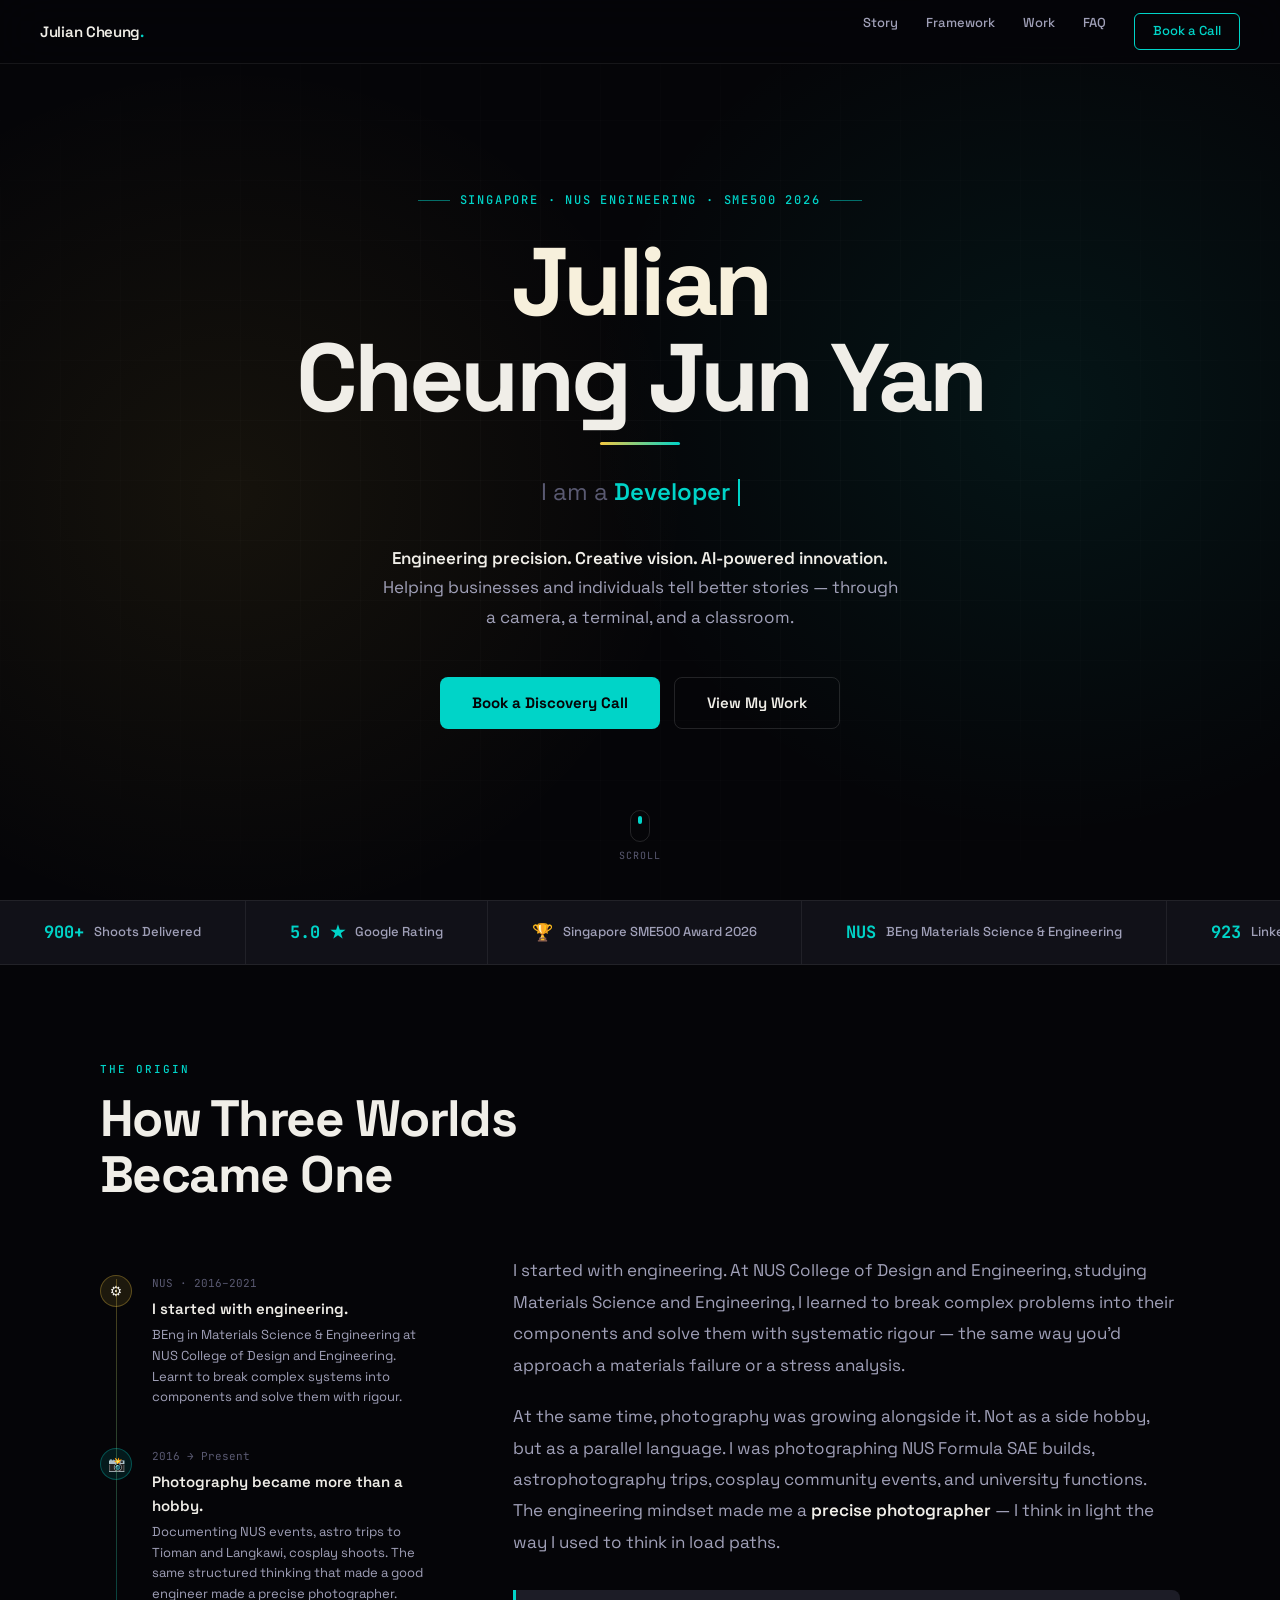
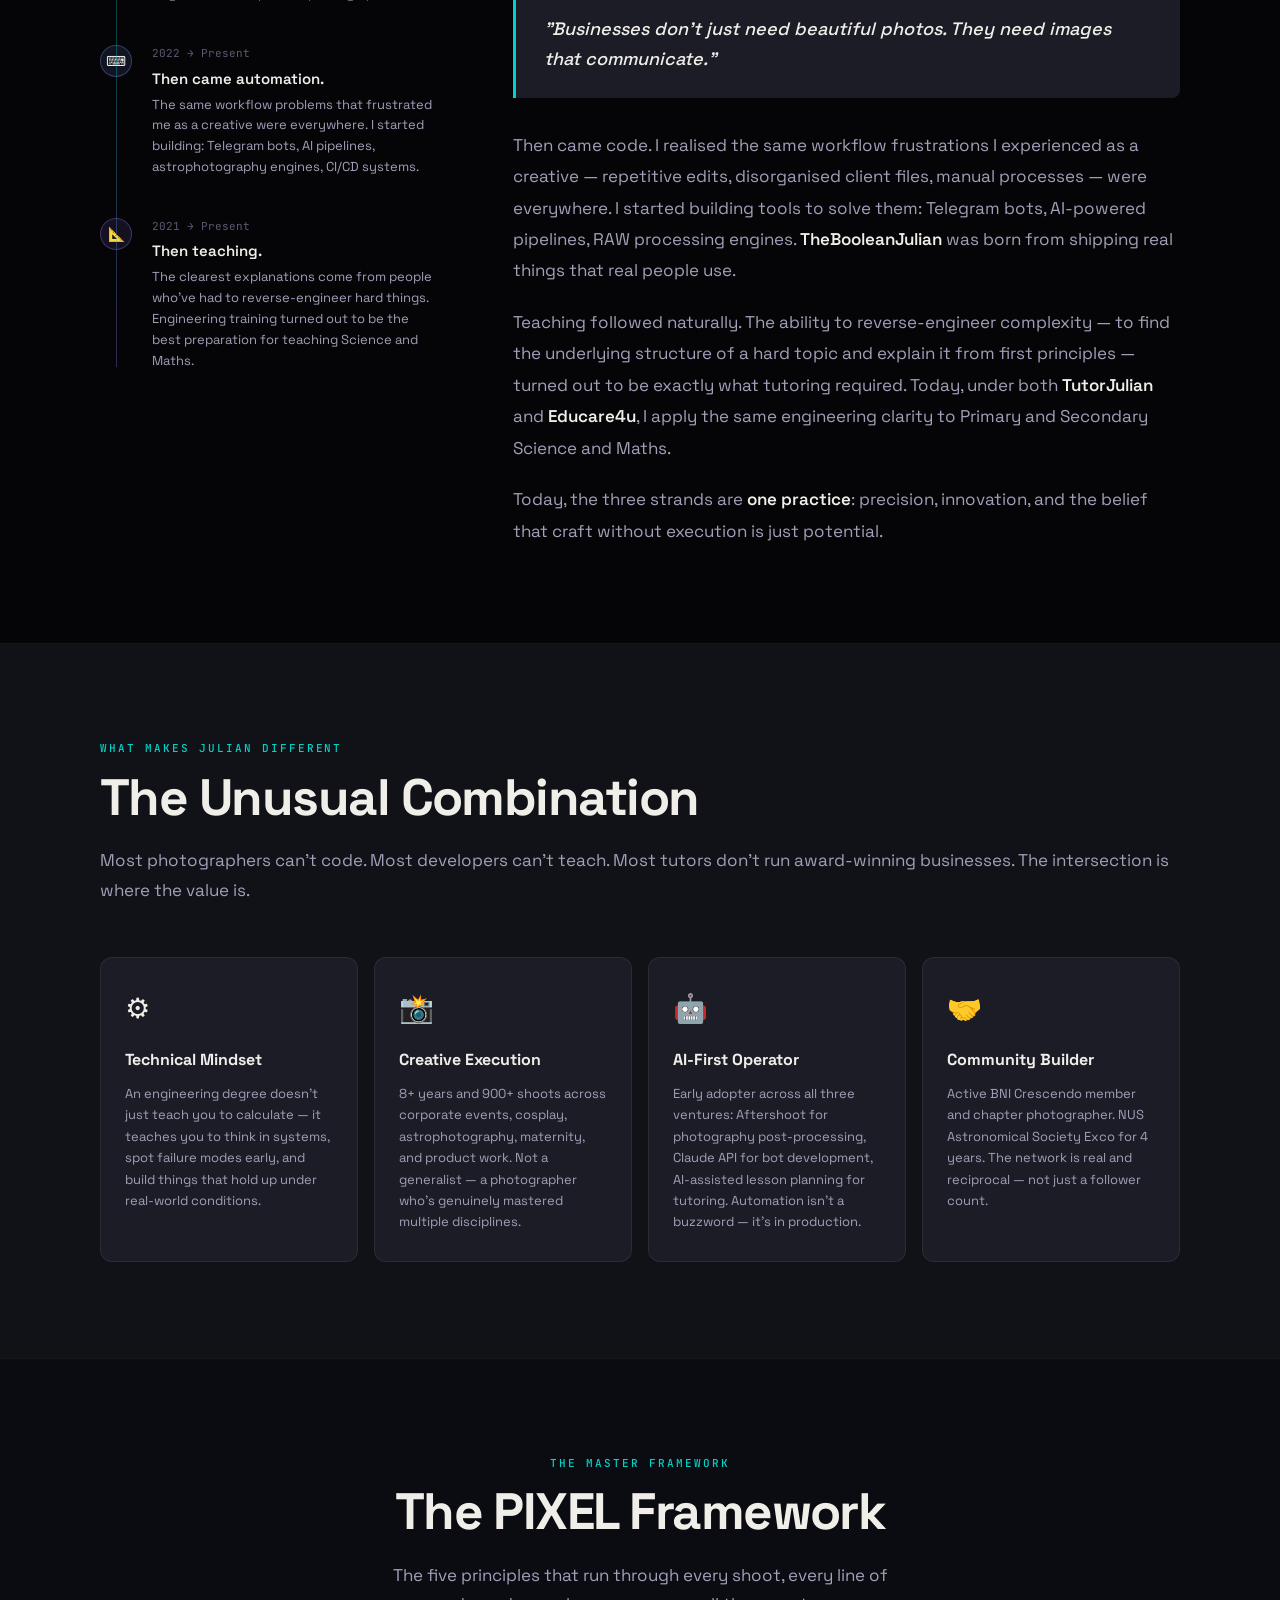
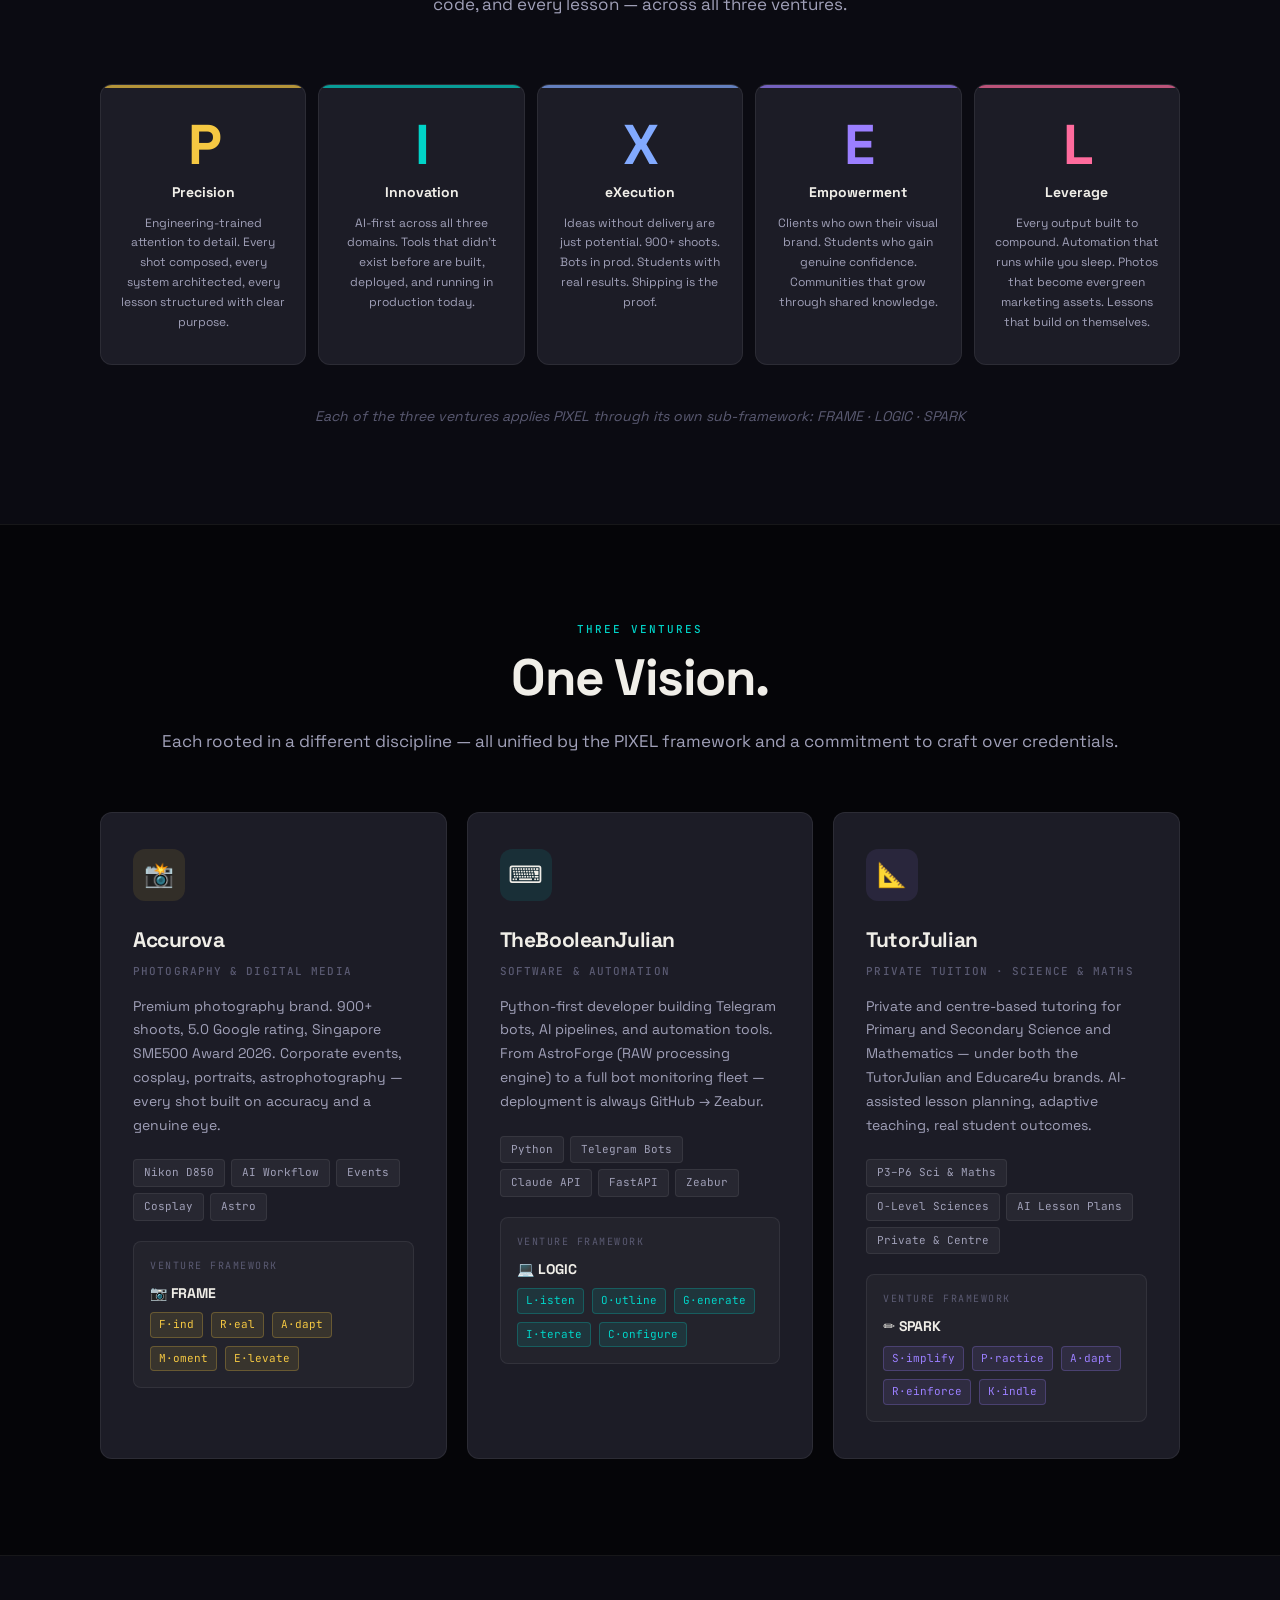
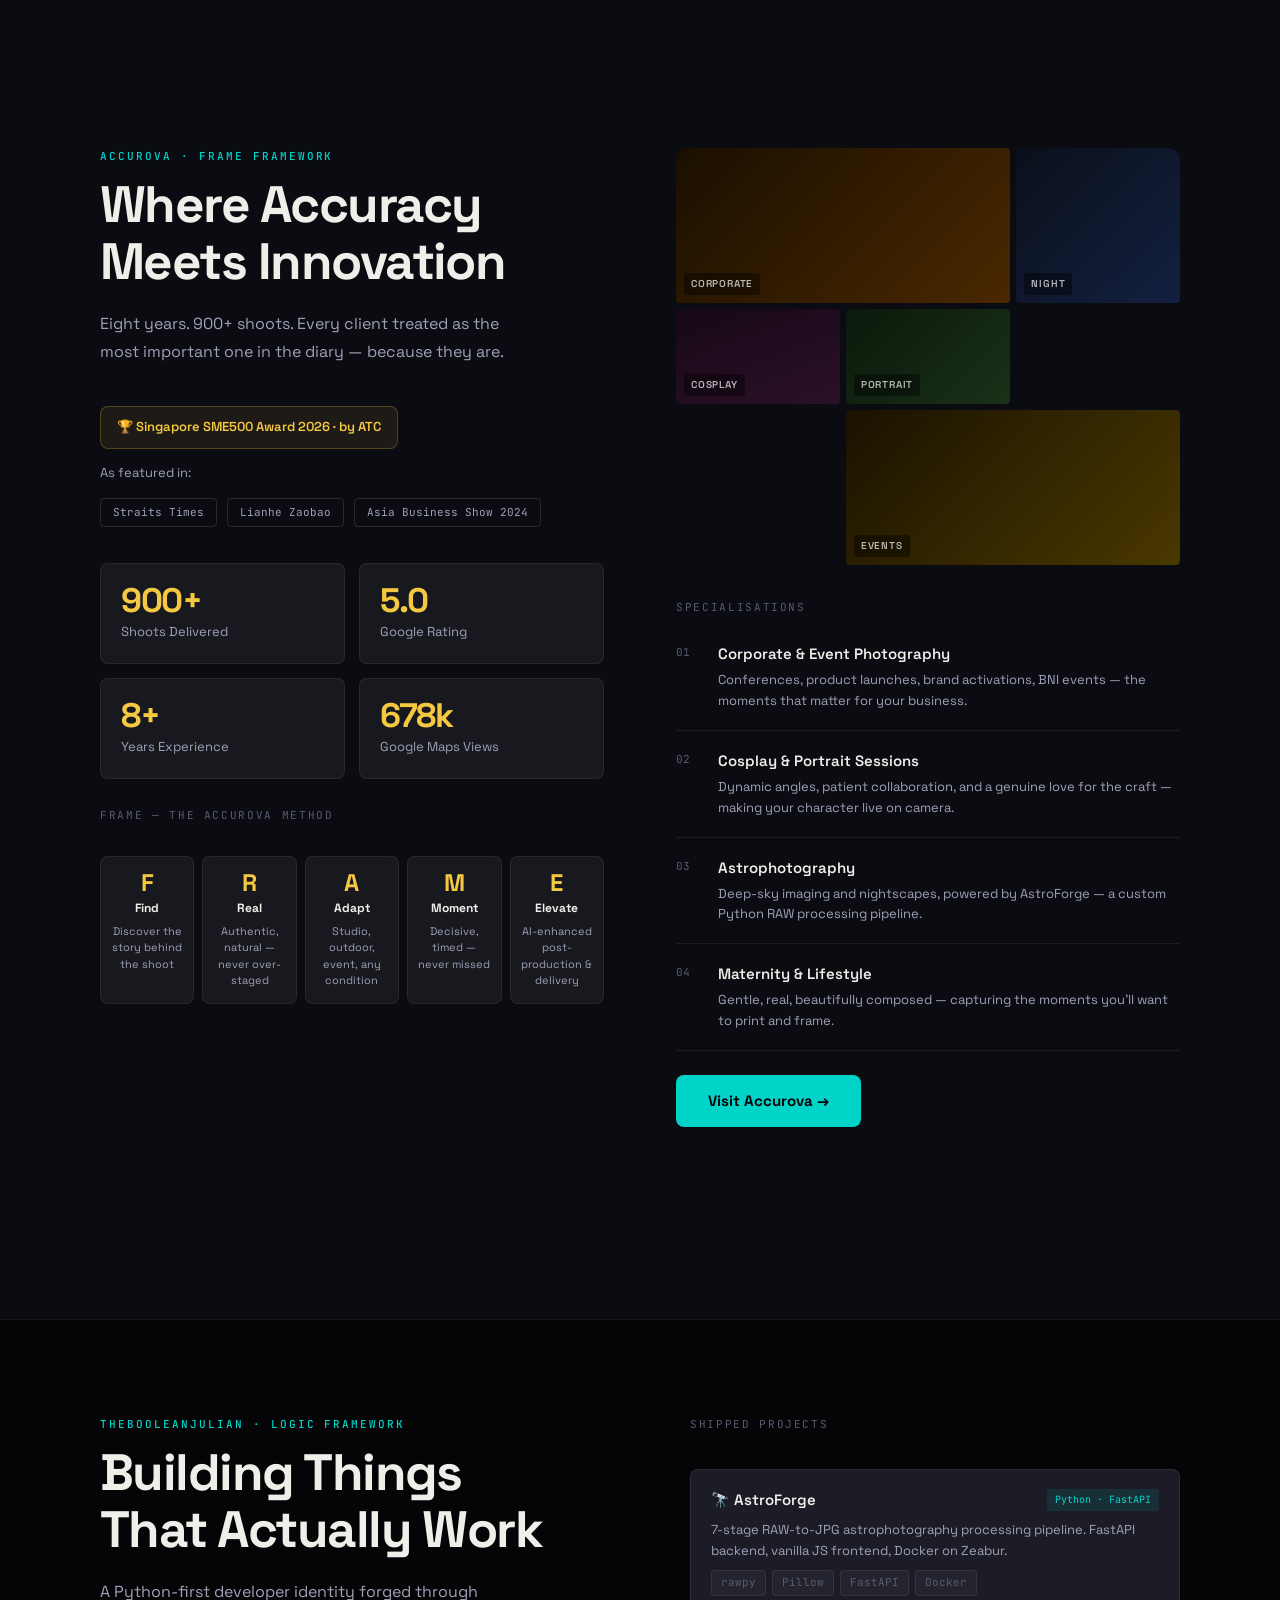
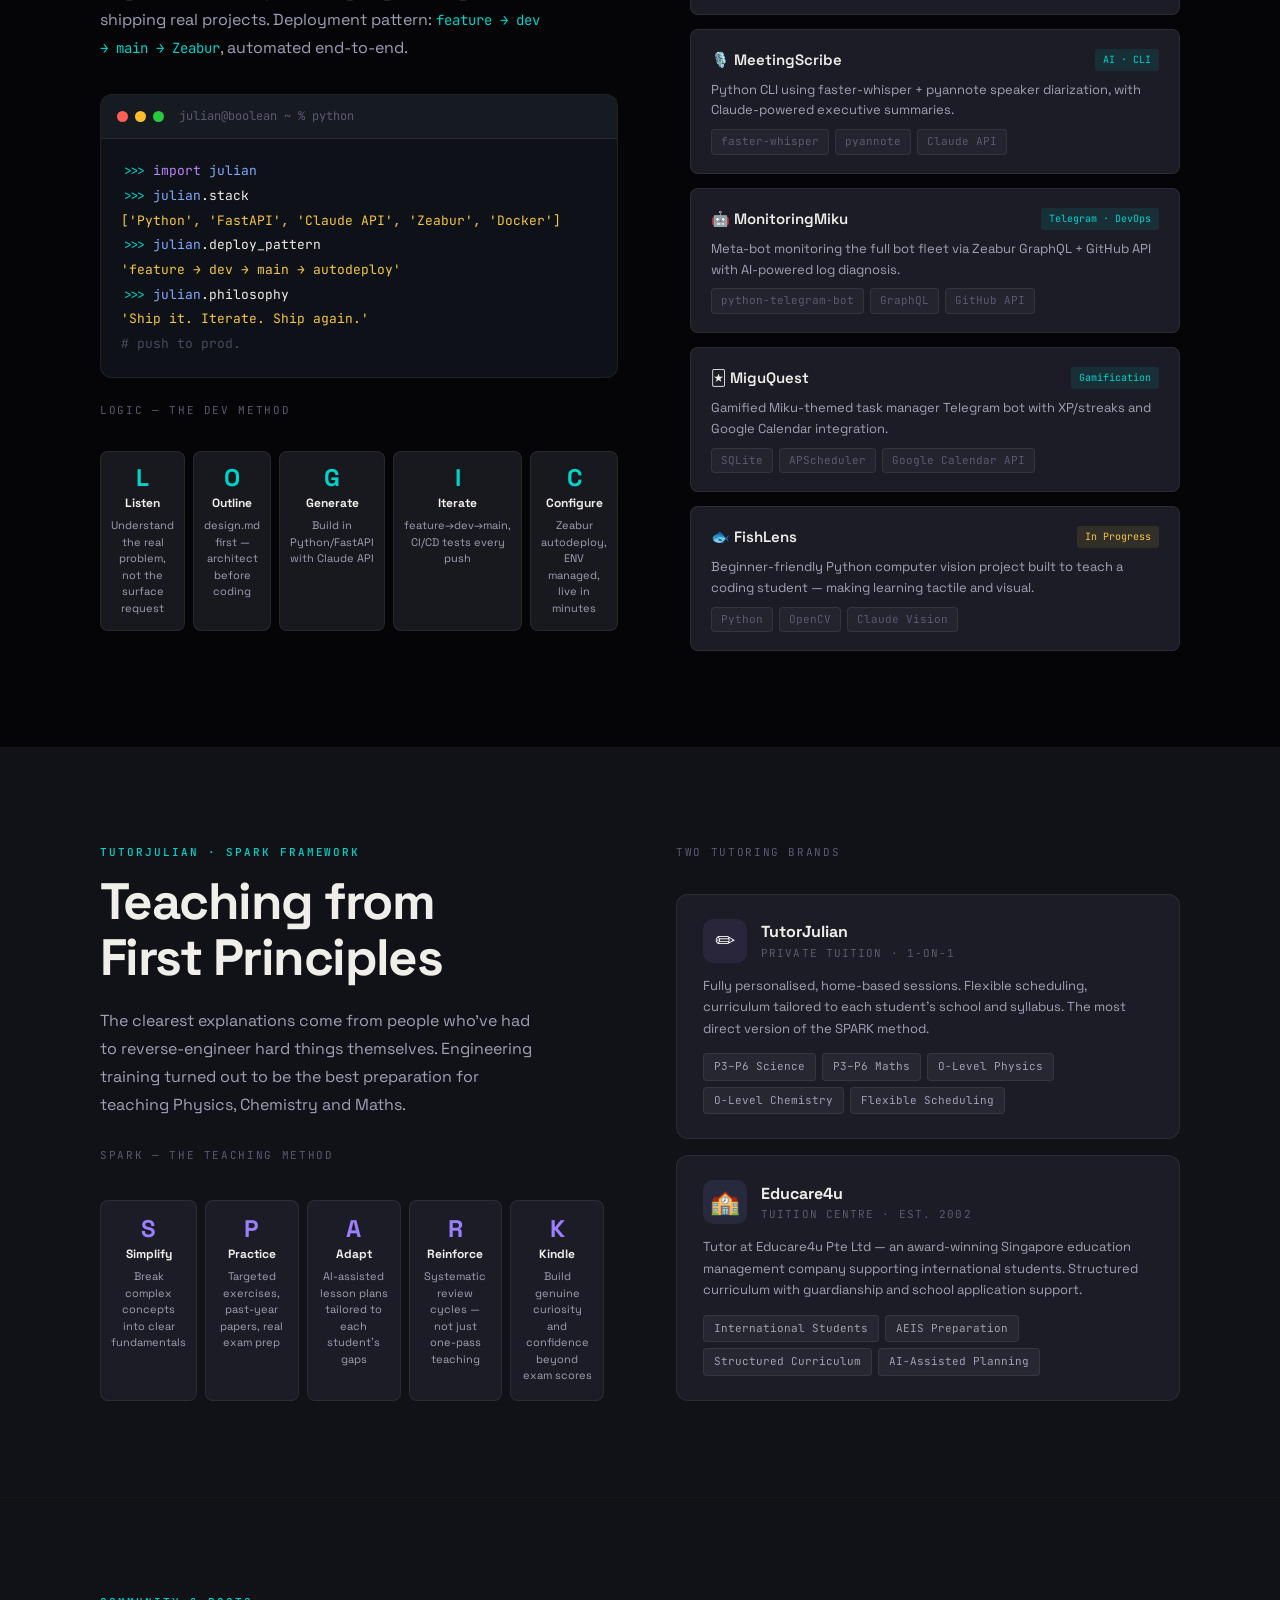
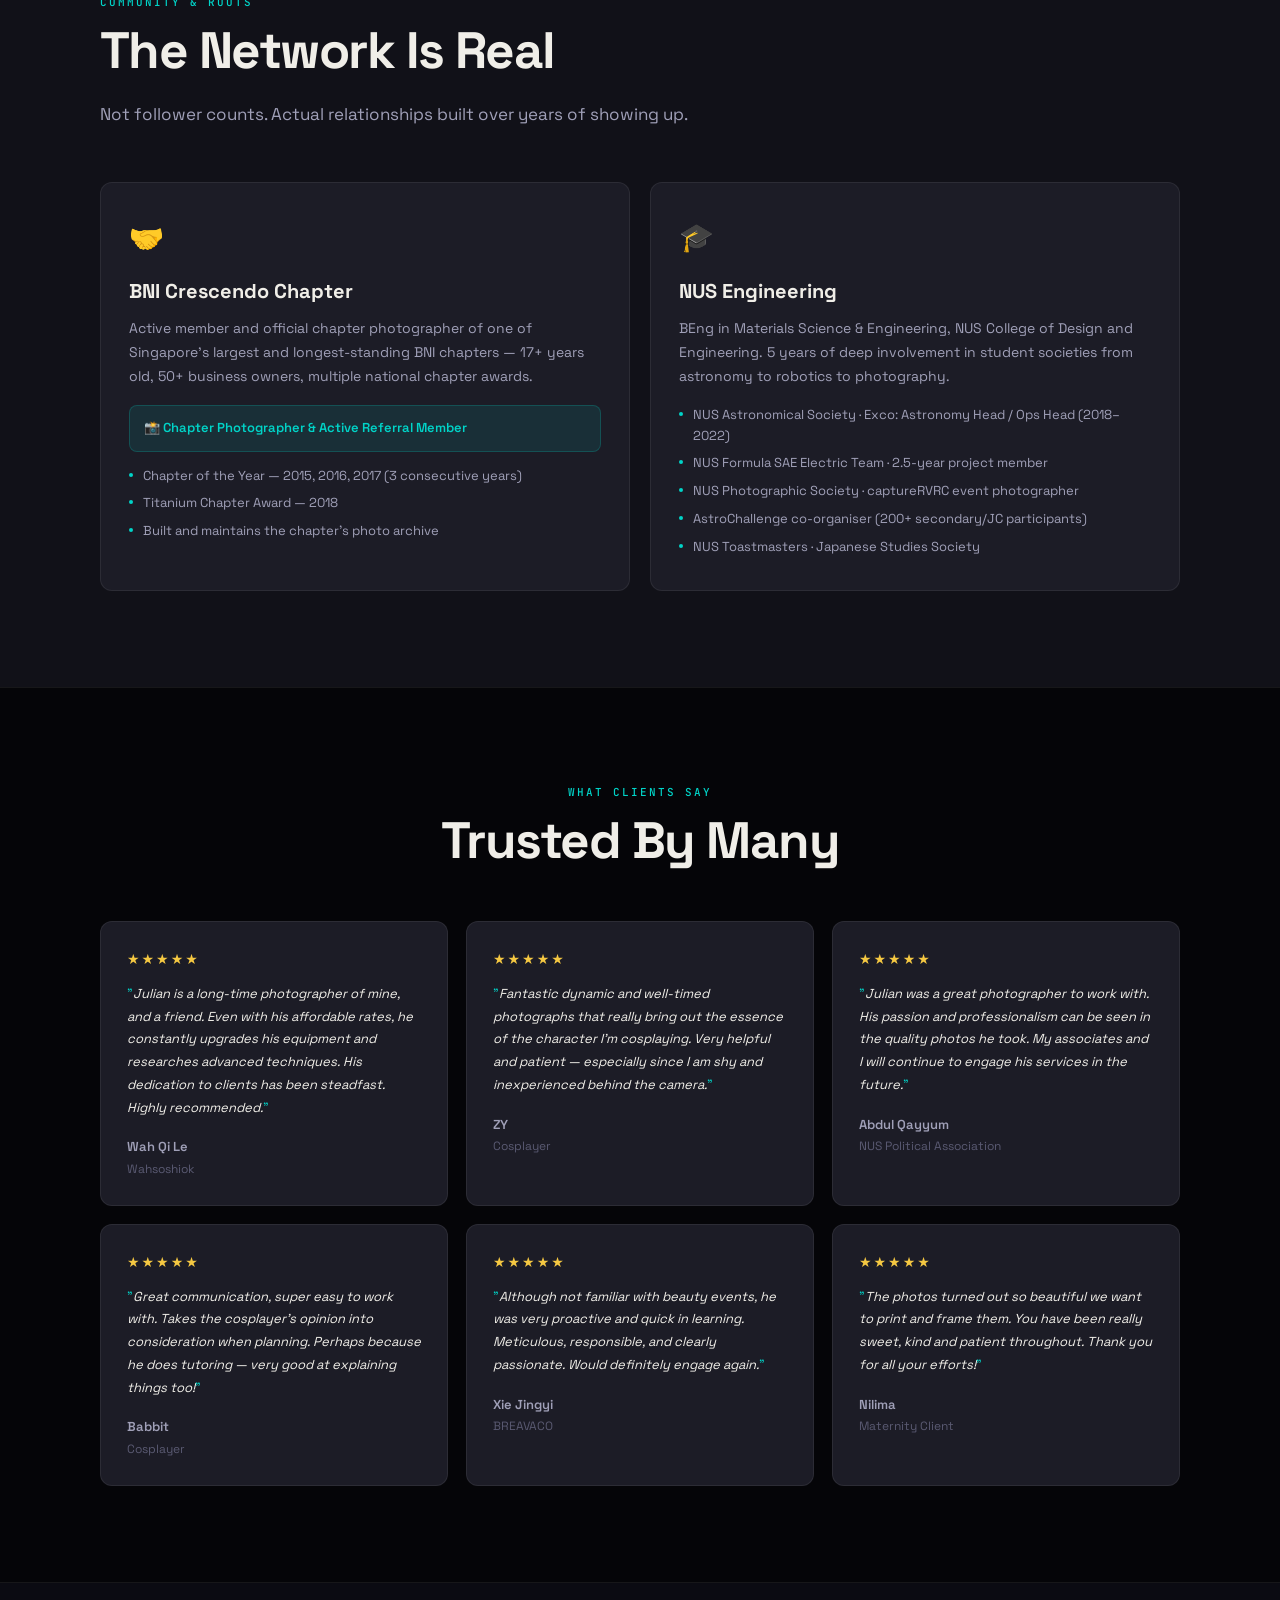
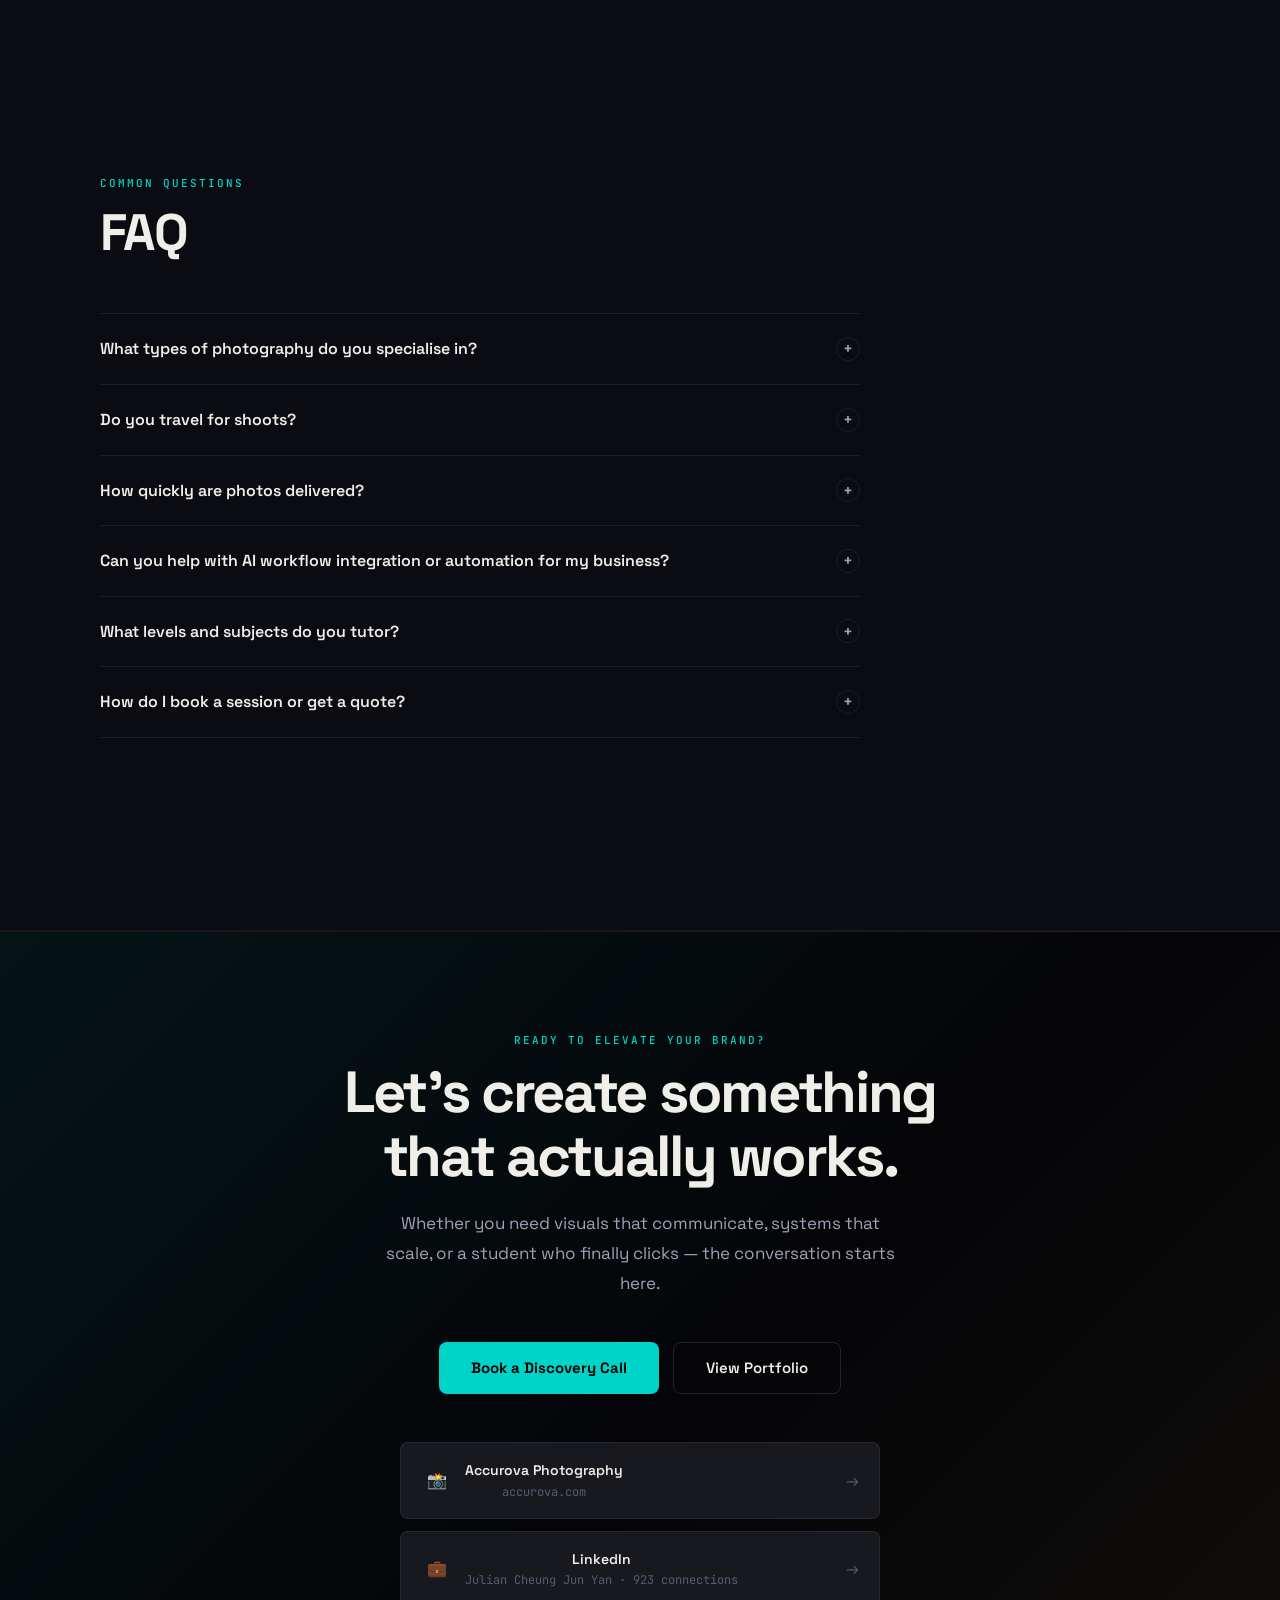
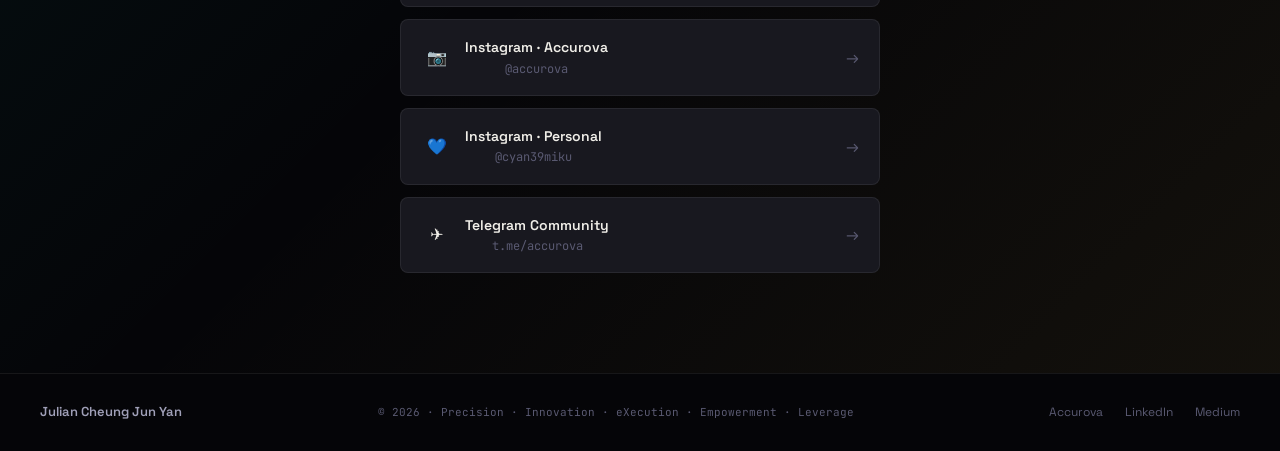
==== index.html @ e4d11c20 "Revamp README with badges/structure and update index.html Co-Authored-By: Claude Sonnet 5 <noreply@a" ====
<!DOCTYPE html>
<html lang="en">
<head>
<meta charset="UTF-8">
<meta name="viewport" content="width=device-width, initial-scale=1.0">
<title>Julian Cheung Jun Yan — Photographer · Developer · Educator</title>
<meta name="description" content="Singapore-based photographer, developer and educator. Founder of Accurova (SME500 2026). NUS Engineering graduate. Precision, Innovation, and real results.">
<link rel="preconnect" href="https://fonts.googleapis.com">
<link href="https://fonts.googleapis.com/css2?family=Space+Grotesk:wght@300;400;500;600;700&family=JetBrains+Mono:wght@400;500&display=swap" rel="stylesheet">
<style>
:root {
  --void:#050508; --deep:#0B0B12; --surface:#111118; --raised:#18181F; --card:#1C1C26;
  --border:rgba(255,255,255,0.07); --border-mid:rgba(255,255,255,0.12);
  --teal:#00D4C8; --teal-dim:rgba(0,212,200,0.1); --teal-glow:rgba(0,212,200,0.25);
  --gold:#F5C842; --gold-dim:rgba(245,200,66,0.10);
  --purple:#9B7FFF; --purple-dim:rgba(155,127,255,0.1);
  --t1:#F0EEE8; --t2:#A0A0B8; --t3:#5A5A72;
  --fd:'Space Grotesk',system-ui,sans-serif; --fm:'JetBrains Mono',monospace;
  --r:12px; --rs:8px;
}
*,*::before,*::after{box-sizing:border-box;margin:0;padding:0}
html{scroll-behavior:smooth}
body{background:var(--void);color:var(--t1);font-family:var(--fd);font-size:16px;line-height:1.6;-webkit-font-smoothing:antialiased;overflow-x:hidden}
a{color:inherit;text-decoration:none}

/* ── NAV ── */
nav{position:fixed;top:0;left:0;right:0;z-index:100;display:flex;align-items:center;justify-content:space-between;padding:0 40px;height:64px;background:rgba(5,5,8,0.88);backdrop-filter:blur(24px);border-bottom:1px solid var(--border)}
.nwm{font-size:15px;font-weight:600;letter-spacing:-0.02em}.nwm span{color:var(--teal)}
.nlinks{display:flex;gap:28px}.nlinks a{font-size:13px;font-weight:500;color:var(--t2);transition:color .2s}.nlinks a:hover{color:var(--teal)}
.ncta{padding:7px 18px;border:1px solid var(--teal);border-radius:6px;font-size:13px;font-weight:600;color:var(--teal)!important;transition:background .2s}.ncta:hover{background:var(--teal-dim)}

/* ── HERO ── */
#hero{position:relative;min-height:100vh;display:flex;align-items:center;justify-content:center;overflow:hidden;padding:100px 40px 80px}
.hbgl{position:absolute;inset:0;background:radial-gradient(ellipse 60% 80% at 18% 55%,rgba(245,200,66,0.07) 0%,transparent 60%);pointer-events:none}
.hbgr{position:absolute;inset:0;background:radial-gradient(ellipse 60% 80% at 82% 45%,rgba(0,212,200,0.08) 0%,transparent 60%);pointer-events:none}
.hgrid{position:absolute;inset:0;background-image:linear-gradient(rgba(255,255,255,0.022) 1px,transparent 1px),linear-gradient(90deg,rgba(255,255,255,0.022) 1px,transparent 1px);background-size:60px 60px;mask-image:radial-gradient(ellipse 80% 70% at 50% 50%,black 0%,transparent 100%);pointer-events:none}
.hc{position:relative;z-index:1;text-align:center;max-width:880px;width:100%}
.hey{font-family:var(--fm);font-size:12px;font-weight:500;letter-spacing:.15em;text-transform:uppercase;color:var(--teal);margin-bottom:24px;display:flex;align-items:center;justify-content:center;gap:10px}
.hey::before,.hey::after{content:'';display:block;width:32px;height:1px;background:var(--teal);opacity:.5}
.hname{font-size:clamp(52px,8vw,96px);font-weight:700;letter-spacing:-0.04em;line-height:1.0;margin-bottom:8px}
.hname .f{color:#F7F0DC}.hname .l{color:var(--t1)}
.hline{height:3px;width:80px;margin:16px auto 28px;background:linear-gradient(90deg,var(--gold),var(--teal));border-radius:99px}
.hroles{font-size:clamp(18px,2.5vw,24px);font-weight:400;color:var(--t2);margin-bottom:32px;min-height:34px;display:flex;align-items:center;justify-content:center;gap:6px}
.hroles .st{color:var(--t3)}
#role-text{color:var(--teal);font-weight:600;transition:opacity .3s}
.cur{display:inline-block;width:2px;height:1.1em;background:var(--teal);margin-left:2px;vertical-align:middle;animation:blink .9s step-end infinite}
@keyframes blink{0%,100%{opacity:1}50%{opacity:0}}
.htag{font-size:17px;color:var(--t2);max-width:520px;margin:0 auto 44px;line-height:1.75}
.htag strong{color:var(--t1);font-weight:600}
.hbtns{display:flex;gap:14px;justify-content:center;flex-wrap:wrap}
.btn-p{padding:14px 32px;background:var(--teal);color:#050508;font-family:var(--fd);font-weight:700;font-size:15px;border-radius:8px;display:inline-block;transition:transform .15s,box-shadow .15s}
.btn-p:hover{transform:translateY(-2px);box-shadow:0 8px 32px var(--teal-glow)}
.btn-s{padding:13px 32px;background:transparent;color:var(--t1);font-family:var(--fd);font-weight:600;font-size:15px;border-radius:8px;border:1px solid var(--border-mid);display:inline-block;transition:border-color .2s,color .2s}
.btn-s:hover{border-color:var(--teal);color:var(--teal)}
.hscroll{position:absolute;bottom:36px;left:50%;transform:translateX(-50%);display:flex;flex-direction:column;align-items:center;gap:6px;font-family:var(--fm);font-size:10px;letter-spacing:.1em;color:var(--t3);text-transform:uppercase}
.sdot{width:20px;height:32px;border:1px solid var(--border-mid);border-radius:10px;display:flex;align-items:flex-start;justify-content:center;padding-top:5px}
.sdot::after{content:'';width:4px;height:8px;background:var(--teal);border-radius:99px;animation:sd 1.8s ease-in-out infinite}
@keyframes sd{0%,100%{transform:translateY(0);opacity:1}80%{transform:translateY(10px);opacity:0}}

/* ── CRED STRIP ── */
#cred{background:var(--surface);border-top:1px solid var(--border);border-bottom:1px solid var(--border);overflow:hidden}
.mtrack{display:flex;align-items:center;animation:mq 30s linear infinite;white-space:nowrap}
.mtrack:hover{animation-play-state:paused}
@keyframes mq{0%{transform:translateX(0)}100%{transform:translateX(-50%)}}
.ci{display:flex;align-items:center;gap:10px;padding:18px 44px;font-size:13px;font-weight:500;color:var(--t2);white-space:nowrap;border-right:1px solid var(--border)}
.ci .n{font-family:var(--fm);font-size:17px;font-weight:700;color:var(--teal)}

/* ── LAYOUT ── */
.sec{padding:96px 40px;max-width:1160px;margin:0 auto}
.sec-bg{padding:96px 0}
.sec-in{max-width:1160px;margin:0 auto;padding:0 40px}
.slbl{font-family:var(--fm);font-size:11px;font-weight:500;letter-spacing:.18em;text-transform:uppercase;color:var(--teal);margin-bottom:12px}
.stit{font-size:clamp(32px,4vw,52px);font-weight:700;letter-spacing:-0.03em;line-height:1.1;margin-bottom:20px}
.ssub{font-size:17px;color:var(--t2);line-height:1.75}
.sdiv{width:100%;height:1px;background:var(--border)}
.fi{opacity:0;transform:translateY(24px);transition:opacity .65s ease,transform .65s ease}
.fi.vis{opacity:1;transform:translateY(0)}

/* ── STORY ── */
.story-layout{display:grid;grid-template-columns:1fr 2fr;gap:80px;align-items:start}
.story-spine{display:flex;flex-direction:column;gap:0;position:relative}
.story-spine::before{content:'';position:absolute;left:16px;top:24px;bottom:24px;width:1px;background:linear-gradient(to bottom,var(--gold),var(--teal),var(--purple));opacity:.3}
.story-node{display:flex;align-items:flex-start;gap:20px;padding:20px 0}
.s-dot{width:32px;height:32px;border-radius:50%;display:flex;align-items:center;justify-content:center;font-size:14px;flex-shrink:0;border:1px solid var(--border)}
.s-dot.eng{background:var(--gold-dim);border-color:rgba(245,200,66,0.3)}
.s-dot.photo{background:var(--teal-dim);border-color:rgba(0,212,200,0.3)}
.s-dot.code{background:rgba(130,170,255,0.1);border-color:rgba(130,170,255,0.3)}
.s-dot.teach{background:var(--purple-dim);border-color:rgba(155,127,255,0.3)}
.s-year{font-family:var(--fm);font-size:11px;color:var(--t3);margin-bottom:4px}
.s-title{font-size:15px;font-weight:600;margin-bottom:4px}
.s-desc{font-size:13px;color:var(--t2);line-height:1.6}
.story-text p{font-size:17px;color:var(--t2);line-height:1.85;margin-bottom:20px}
.story-text p:last-child{margin-bottom:0}
.story-text strong{color:var(--t1);font-weight:600}
.story-quote{margin:32px 0;padding:24px 28px;border-left:3px solid var(--teal);background:var(--card);border-radius:0 var(--rs) var(--rs) 0;font-size:18px;font-weight:500;color:var(--t1);line-height:1.65;font-style:italic}

/* ── DIFFERENTIATORS ── */
.diff-grid{display:grid;grid-template-columns:repeat(4,1fr);gap:16px;margin-top:52px}
.diff-card{background:var(--card);border:1px solid var(--border);border-radius:var(--r);padding:28px 24px;transition:border-color .3s,transform .3s}
.diff-card:hover{border-color:var(--border-mid);transform:translateY(-3px)}
.diff-icon{font-size:28px;margin-bottom:16px}
.diff-title{font-size:16px;font-weight:700;margin-bottom:10px}
.diff-desc{font-size:13px;color:var(--t2);line-height:1.65}

/* ── PIXEL FRAMEWORK ── */
#pixel{background:var(--deep)}
.pixel-header{text-align:center;margin-bottom:64px}
.pixel-grid{display:grid;grid-template-columns:repeat(5,1fr);gap:12px}
.pix{background:var(--card);border:1px solid var(--border);border-radius:var(--r);padding:32px 20px;text-align:center;transition:border-color .3s,transform .3s;position:relative;overflow:hidden}
.pix::before{content:'';position:absolute;top:0;left:0;right:0;height:3px;border-radius:12px 12px 0 0;opacity:.7}
.pix:nth-child(1)::before{background:var(--gold)}
.pix:nth-child(2)::before{background:var(--teal)}
.pix:nth-child(3)::before{background:#82AAFF}
.pix:nth-child(4)::before{background:var(--purple)}
.pix:nth-child(5)::before{background:#FF6B9D}
.pix:hover{border-color:var(--border-mid);transform:translateY(-4px)}
.pix-letter{font-size:56px;font-weight:700;letter-spacing:-0.05em;line-height:1;margin-bottom:8px}
.pix:nth-child(1) .pix-letter{color:var(--gold)}
.pix:nth-child(2) .pix-letter{color:var(--teal)}
.pix:nth-child(3) .pix-letter{color:#82AAFF}
.pix:nth-child(4) .pix-letter{color:var(--purple)}
.pix:nth-child(5) .pix-letter{color:#FF6B9D}
.pix-word{font-size:14px;font-weight:700;margin-bottom:10px;color:var(--t1)}
.pix-desc{font-size:12px;color:var(--t2);line-height:1.65}
.pixel-note{text-align:center;margin-top:40px;font-size:14px;color:var(--t3);font-style:italic}

/* ── VENTURES ── */
.v-header{text-align:center;margin-bottom:56px}
.v-grid{display:grid;grid-template-columns:repeat(3,1fr);gap:20px}
.vc{background:var(--card);border:1px solid var(--border);border-radius:var(--r);padding:36px 32px;transition:border-color .3s,transform .3s;position:relative;overflow:hidden}
.vc::before{content:'';position:absolute;top:0;left:0;right:0;height:3px;border-radius:12px 12px 0 0;opacity:0;transition:opacity .3s}
.vc.photo::before{background:linear-gradient(90deg,var(--gold),#E8A020)}
.vc.code::before{background:linear-gradient(90deg,var(--teal),#0097A7)}
.vc.edu::before{background:linear-gradient(90deg,var(--purple),#7C5CBF)}
.vc:hover{border-color:var(--border-mid);transform:translateY(-4px)}.vc:hover::before{opacity:1}
.v-icon{width:52px;height:52px;border-radius:12px;display:flex;align-items:center;justify-content:center;font-size:24px;margin-bottom:22px}
.vc.photo .v-icon{background:var(--gold-dim)}.vc.code .v-icon{background:var(--teal-dim)}.vc.edu .v-icon{background:var(--purple-dim)}
.v-name{font-size:21px;font-weight:700;letter-spacing:-0.02em;margin-bottom:6px}
.v-badge{font-family:var(--fm);font-size:11px;font-weight:500;color:var(--t3);letter-spacing:.1em;text-transform:uppercase;margin-bottom:14px}
.v-desc{font-size:14px;color:var(--t2);line-height:1.7;margin-bottom:22px}
.pills{display:flex;flex-wrap:wrap;gap:6px}
.pill{font-family:var(--fm);font-size:11px;padding:4px 10px;border-radius:4px;background:rgba(255,255,255,0.05);color:var(--t2);border:1px solid var(--border)}

/* ── MINI FRAMEWORK BADGES ── */
.mfw{margin-top:20px;padding:16px;background:rgba(255,255,255,0.03);border:1px solid var(--border);border-radius:var(--rs)}
.mfw-label{font-family:var(--fm);font-size:10px;letter-spacing:.15em;text-transform:uppercase;color:var(--t3);margin-bottom:8px}
.mfw-name{font-size:14px;font-weight:700;margin-bottom:8px}
.mfw-steps{display:flex;gap:8px;flex-wrap:wrap}
.mfw-step{font-family:var(--fm);font-size:11px;padding:3px 8px;border-radius:4px;border:1px solid var(--border)}
.vc.photo .mfw-step{color:var(--gold);border-color:rgba(245,200,66,.25);background:var(--gold-dim)}
.vc.code .mfw-step{color:var(--teal);border-color:rgba(0,212,200,.25);background:var(--teal-dim)}
.vc.edu .mfw-step{color:var(--purple);border-color:rgba(155,127,255,.25);background:var(--purple-dim)}

/* ── ACCUROVA DEEP ── */
.a-layout{display:grid;grid-template-columns:1fr 1fr;gap:72px;align-items:start}
.astats{display:grid;grid-template-columns:1fr 1fr;gap:14px;margin-top:36px}
.sc{background:var(--raised);border:1px solid var(--border);border-radius:var(--rs);padding:20px}
.sc .n{font-size:34px;font-weight:700;letter-spacing:-0.04em;color:var(--gold);line-height:1;margin-bottom:4px}
.sc .l{font-size:13px;color:var(--t2)}
.svc-item{display:flex;gap:16px;padding:18px 0;border-bottom:1px solid var(--border)}
.svc-item:last-child{border-bottom:none}
.svc-n{font-family:var(--fm);font-size:11px;color:var(--t3);padding-top:2px;min-width:26px}
.svc-t{font-size:15px;font-weight:600;margin-bottom:4px}
.svc-d{font-size:13px;color:var(--t2);line-height:1.6}
.pgrid{display:grid;grid-template-columns:repeat(3,1fr);grid-template-rows:155px 95px 155px;gap:6px;border-radius:var(--r);overflow:hidden}
.pc{border-radius:4px;position:relative;overflow:hidden}
.pc::after{content:attr(data-label);position:absolute;bottom:8px;left:8px;font-size:10px;font-weight:600;letter-spacing:.08em;text-transform:uppercase;color:rgba(255,255,255,0.7);background:rgba(0,0,0,.4);padding:3px 7px;border-radius:3px;backdrop-filter:blur(4px)}
.pc:nth-child(1){background:linear-gradient(135deg,#1A0F00,#4A2800);grid-column:1/3}
.pc:nth-child(2){background:linear-gradient(135deg,#0A0F1A,#132040)}
.pc:nth-child(3){background:linear-gradient(160deg,#160816,#2C1028)}
.pc:nth-child(4){background:linear-gradient(135deg,#0B1A0B,#1A3018)}
.pc:nth-child(5){background:linear-gradient(135deg,#1A1200,#4A3800);grid-column:2/4}
.pc:nth-child(6){background:radial-gradient(ellipse at 30% 40%,#001A1A,#000810);grid-column:1/4}
.award-b{display:inline-flex;align-items:center;gap:10px;padding:10px 16px;background:rgba(245,200,66,0.08);border:1px solid rgba(245,200,66,.25);border-radius:8px;font-size:13px;font-weight:600;color:var(--gold);margin-top:20px}
.media-s{display:flex;gap:10px;margin-top:14px;flex-wrap:wrap}
.mtag{font-family:var(--fm);font-size:11px;padding:5px 12px;border-radius:4px;border:1px solid var(--border-mid);color:var(--t2)}
.frame-grid{display:grid;grid-template-columns:repeat(5,1fr);gap:8px;margin-top:32px}
.fg{background:var(--raised);border:1px solid var(--border);border-radius:var(--rs);padding:14px 10px;text-align:center}
.fg-l{font-size:24px;font-weight:700;color:var(--gold);line-height:1;margin-bottom:4px}
.fg-w{font-size:12px;font-weight:700;color:var(--t1);margin-bottom:4px}
.fg-d{font-size:11px;color:var(--t2);line-height:1.5}

/* ── TECH DEEP ── */
.tech-layout{display:grid;grid-template-columns:1fr 1fr;gap:72px;align-items:start}
.tw{background:#0E1117;border:1px solid var(--border);border-radius:var(--r);overflow:hidden}
.tbar{display:flex;align-items:center;gap:7px;padding:12px 16px;background:#161B22;border-bottom:1px solid var(--border)}
.td{width:11px;height:11px;border-radius:50%}
.td.r{background:#FF5F56}.td.y{background:#FFBD2E}.td.g{background:#27C93F}
.tt{font-family:var(--fm);font-size:12px;color:var(--t3);margin-left:8px}
.tbody{padding:20px;font-family:var(--fm);font-size:13px;line-height:1.9}
.tp{color:var(--teal)}.tcm{color:#4A4A60}.ts{color:var(--gold)}.tk{color:#BB86FC}.tf{color:#82AAFF}
.plist{display:flex;flex-direction:column;gap:14px;margin-top:36px}
.pcard{background:var(--card);border:1px solid var(--border);border-radius:var(--rs);padding:18px 20px;transition:border-color .25s}
.pcard:hover{border-color:rgba(0,212,200,.3)}
.pc-h{display:flex;align-items:center;justify-content:space-between;margin-bottom:8px}
.pc-n{font-size:15px;font-weight:600}
.pc-t{font-family:var(--fm);font-size:10px;padding:3px 8px;border-radius:3px;background:var(--teal-dim);color:var(--teal)}
.pc-wip{font-family:var(--fm);font-size:10px;padding:3px 8px;border-radius:3px;background:rgba(245,200,66,.1);color:var(--gold)}
.pc-d{font-size:13px;color:var(--t2);line-height:1.6}
.spills{display:flex;flex-wrap:wrap;gap:6px;margin-top:8px}
.sp{font-family:var(--fm);font-size:11px;padding:3px 9px;border-radius:4px;background:rgba(255,255,255,.04);color:var(--t3);border:1px solid var(--border)}
.logic-grid{display:grid;grid-template-columns:repeat(5,1fr);gap:8px;margin-top:32px}
.lg{background:var(--raised);border:1px solid var(--border);border-radius:var(--rs);padding:14px 10px;text-align:center}
.lg-l{font-size:24px;font-weight:700;color:var(--teal);line-height:1;margin-bottom:4px}
.lg-w{font-size:12px;font-weight:700;color:var(--t1);margin-bottom:4px}
.lg-d{font-size:11px;color:var(--t2);line-height:1.5}

/* ── TUTOR SECTION ── */
#tutor{background:var(--surface)}
.tutor-layout{display:grid;grid-template-columns:1fr 1fr;gap:72px;align-items:start}
.tutor-brands{display:flex;flex-direction:column;gap:16px;margin-top:32px}
.tbrand{background:var(--card);border:1px solid var(--border);border-radius:var(--r);padding:24px 26px;transition:border-color .3s}
.tbrand:hover{border-color:var(--border-mid)}
.tb-head{display:flex;align-items:center;gap:14px;margin-bottom:12px}
.tb-icon{font-size:24px;width:44px;height:44px;border-radius:10px;display:flex;align-items:center;justify-content:center;flex-shrink:0}
.tbrand.private .tb-icon{background:var(--purple-dim)}
.tbrand.centre .tb-icon{background:rgba(130,170,255,.1)}
.tb-name{font-size:16px;font-weight:700}
.tb-type{font-family:var(--fm);font-size:11px;color:var(--t3);letter-spacing:.1em;text-transform:uppercase}
.tb-desc{font-size:13px;color:var(--t2);line-height:1.65;margin-bottom:14px}
.tb-pills{display:flex;flex-wrap:wrap;gap:6px}
.spark-grid{display:grid;grid-template-columns:repeat(5,1fr);gap:8px;margin-top:36px}
.sg{background:var(--card);border:1px solid var(--border);border-radius:var(--rs);padding:16px 10px;text-align:center}
.sg-l{font-size:24px;font-weight:700;color:var(--purple);line-height:1;margin-bottom:4px}
.sg-w{font-size:12px;font-weight:700;color:var(--t1);margin-bottom:4px}
.sg-d{font-size:11px;color:var(--t2);line-height:1.5}

/* ── COMMUNITY ── */
.com-grid{display:grid;grid-template-columns:1fr 1fr;gap:20px;margin-top:52px}
.com-card{background:var(--card);border:1px solid var(--border);border-radius:var(--r);padding:32px 28px}
.com-icon{font-size:28px;margin-bottom:16px}
.com-title{font-size:20px;font-weight:700;margin-bottom:10px}
.com-desc{font-size:14px;color:var(--t2);line-height:1.7;margin-bottom:16px}
.bni-b{display:flex;align-items:center;gap:10px;padding:12px 14px;background:var(--teal-dim);border:1px solid rgba(0,212,200,.2);border-radius:var(--rs);margin:14px 0;font-size:13px;font-weight:600;color:var(--teal)}
.eitems{display:flex;flex-direction:column;gap:7px}
.eitem{display:flex;align-items:flex-start;gap:10px;font-size:13px;color:var(--t2)}
.eitem::before{content:'';width:4px;height:4px;border-radius:50%;background:var(--teal);flex-shrink:0;margin-top:7px}

/* ── TESTIMONIALS ── */
.tgrid{display:grid;grid-template-columns:repeat(3,1fr);gap:18px}
.tc{background:var(--card);border:1px solid var(--border);border-radius:var(--r);padding:26px;transition:border-color .25s}
.tc:hover{border-color:var(--border-mid)}
.tst{color:var(--gold);font-size:14px;margin-bottom:12px;letter-spacing:2px}
.tq{font-size:13px;color:var(--t1);line-height:1.75;margin-bottom:18px;font-style:italic}
.tq::before{content:'"';color:var(--teal);font-style:normal}
.tq::after{content:'"';color:var(--teal);font-style:normal}
.tp2{font-size:13px;font-weight:600;color:var(--t2)}.tr{font-size:12px;color:var(--t3);margin-top:2px}

/* ── FAQ ── */
#faq{background:var(--deep)}
.faq-list{margin-top:52px;display:flex;flex-direction:column;gap:0;max-width:760px}
.faq-item{border-bottom:1px solid var(--border)}
.faq-item:first-child{border-top:1px solid var(--border)}
.faq-q{display:flex;align-items:center;justify-content:space-between;padding:22px 0;cursor:pointer;font-size:16px;font-weight:600;color:var(--t1);gap:20px;list-style:none}
.faq-q::-webkit-details-marker{display:none}
.faq-icon{width:24px;height:24px;border-radius:50%;border:1px solid var(--border);display:flex;align-items:center;justify-content:center;flex-shrink:0;font-size:16px;transition:background .2s,border-color .2s;color:var(--t2)}
details[open] .faq-icon{background:var(--teal-dim);border-color:var(--teal);color:var(--teal)}
details[open] .faq-icon::after{content:'−'}
.faq-icon::after{content:'+'}
.faq-a{padding:0 0 22px;font-size:14px;color:var(--t2);line-height:1.75;max-width:680px}

/* ── FINAL CTA ── */
#finalcta{background:linear-gradient(135deg,rgba(0,212,200,0.07) 0%,rgba(5,5,8,0) 50%,rgba(245,200,66,0.06) 100%);border-top:1px solid var(--border)}
.cta-inner{max-width:760px;margin:0 auto;text-align:center;padding:100px 40px}
.cta-title{font-size:clamp(36px,5vw,58px);font-weight:700;letter-spacing:-0.04em;line-height:1.1;margin-bottom:20px}
.cta-sub{font-size:17px;color:var(--t2);line-height:1.75;margin-bottom:44px;max-width:520px;margin-left:auto;margin-right:auto}
.cta-btns{display:flex;gap:14px;justify-content:center;flex-wrap:wrap;margin-bottom:48px}
.clinks{display:flex;flex-direction:column;gap:12px;max-width:480px;margin:0 auto}
.clc{display:flex;align-items:center;justify-content:space-between;padding:16px 20px;background:var(--raised);border:1px solid var(--border);border-radius:var(--rs);transition:border-color .25s,transform .2s}
.clc:hover{border-color:var(--teal);transform:translateX(4px)}
.clc-l{display:flex;align-items:center;gap:12px}
.clc-ico{font-size:16px;width:32px;text-align:center}
.clc-lb{font-size:14px;font-weight:600}
.clc-h{font-size:12px;color:var(--t3);font-family:var(--fm);margin-top:1px}
.clc-arr{color:var(--t3);transition:color .2s}.clc:hover .clc-arr{color:var(--teal)}

/* ── FOOTER ── */
footer{background:var(--void);border-top:1px solid var(--border);padding:28px 40px;display:flex;align-items:center;justify-content:space-between}
.f-name{font-size:13px;font-weight:600;color:var(--t2)}
.f-copy{font-family:var(--fm);font-size:11px;color:var(--t3)}
.f-links{display:flex;gap:22px}.f-links a{font-size:12px;color:var(--t3);transition:color .2s}.f-links a:hover{color:var(--teal)}

/* ── RESPONSIVE ── */
@media(max-width:960px){
  nav{padding:0 20px}.nlinks{display:none}
  #hero{padding:100px 24px 80px}
  .story-layout,.a-layout,.tech-layout,.tutor-layout{grid-template-columns:1fr;gap:40px}
  .v-grid,.diff-grid,.tgrid,.com-grid{grid-template-columns:1fr}
  .pixel-grid{grid-template-columns:repeat(3,1fr)}
  .frame-grid,.logic-grid,.spark-grid{grid-template-columns:repeat(3,1fr)}
  .sec{padding:68px 24px}
  footer{flex-direction:column;gap:14px;text-align:center}
  .cta-inner{padding:72px 24px}
}
</style>
</head>
<body>

<!-- ═══════════════════════════ NAV ═══════════════════════════ -->
<nav>
  <div class="nwm">Julian Cheung<span>.</span></div>
  <div class="nlinks">
    <a href="#story">Story</a>
    <a href="#pixel">Framework</a>
    <a href="#ventures">Work</a>
    <a href="#faq">FAQ</a>
    <a href="#finalcta" class="ncta">Book a Call</a>
  </div>
</nav>

<!-- ═══════════════════════════ HERO ═══════════════════════════ -->
<section id="hero">
  <div class="hbgl"></div><div class="hbgr"></div><div class="hgrid"></div>
  <div class="hc">
    <div class="hey">Singapore · NUS Engineering · SME500 2026</div>
    <h1 class="hname">
      <span class="f">Julian</span><br>
      <span class="l">Cheung Jun Yan</span>
    </h1>
    <div class="hline"></div>
    <div class="hroles">
      <span class="st">I am a</span>
      <span id="role-text">Photographer</span>
      <span class="cur"></span>
    </div>
    <p class="htag">
      <strong>Engineering precision. Creative vision. AI-powered innovation.</strong><br>
      Helping businesses and individuals tell better stories — through a camera, a terminal, and a classroom.
    </p>
    <div class="hbtns">
      <a href="https://www.accurova.com/contact/" class="btn-p" target="_blank">Book a Discovery Call</a>
      <a href="#ventures" class="btn-s">View My Work</a>
    </div>
  </div>
  <div class="hscroll"><div class="sdot"></div><span>scroll</span></div>
</section>

<!-- ═══════════════════════════ CRED STRIP ═══════════════════════════ -->
<div id="cred">
  <div class="mtrack">
    <!-- duplicated for seamless loop -->
    <div class="ci"><span class="n">900+</span> Shoots Delivered</div>
    <div class="ci"><span class="n">5.0 ★</span> Google Rating</div>
    <div class="ci"><span class="n">🏆</span> Singapore SME500 Award 2026</div>
    <div class="ci"><span class="n">NUS</span> BEng Materials Science & Engineering</div>
    <div class="ci"><span class="n">923</span> LinkedIn Connections</div>
    <div class="ci"><span class="n">8+</span> Years in Photography</div>
    <div class="ci"><span class="n">BNI</span> Crescendo Member</div>
    <div class="ci"><span class="n">Straits Times</span> Featured</div>
    <div class="ci"><span class="n">Lianhe Zaobao</span> Featured</div>
    <div class="ci"><span class="n">Asia Business Show</span> 2024 Exhibitor</div>
    <div class="ci"><span class="n">900+</span> Shoots Delivered</div>
    <div class="ci"><span class="n">5.0 ★</span> Google Rating</div>
    <div class="ci"><span class="n">🏆</span> Singapore SME500 Award 2026</div>
    <div class="ci"><span class="n">NUS</span> BEng Materials Science & Engineering</div>
    <div class="ci"><span class="n">923</span> LinkedIn Connections</div>
    <div class="ci"><span class="n">8+</span> Years in Photography</div>
    <div class="ci"><span class="n">BNI</span> Crescendo Member</div>
    <div class="ci"><span class="n">Straits Times</span> Featured</div>
    <div class="ci"><span class="n">Lianhe Zaobao</span> Featured</div>
    <div class="ci"><span class="n">Asia Business Show</span> 2024 Exhibitor</div>
  </div>
</div>

<!-- ═══════════════════════════ STORY ═══════════════════════════ -->
<section id="story">
  <div class="sec fi">
    <div class="slbl">The Origin</div>
    <h2 class="stit">How Three Worlds<br>Became One</h2>
    <div class="story-layout" style="margin-top:52px">
      <div class="story-spine">
        <div class="story-node">
          <div class="s-dot eng">⚙️</div>
          <div>
            <div class="s-year">NUS · 2016–2021</div>
            <div class="s-title">I started with engineering.</div>
            <div class="s-desc">BEng in Materials Science &amp; Engineering at NUS College of Design and Engineering. Learnt to break complex systems into components and solve them with rigour.</div>
          </div>
        </div>
        <div class="story-node">
          <div class="s-dot photo">📸</div>
          <div>
            <div class="s-year">2016 → Present</div>
            <div class="s-title">Photography became more than a hobby.</div>
            <div class="s-desc">Documenting NUS events, astro trips to Tioman and Langkawi, cosplay shoots. The same structured thinking that made a good engineer made a precise photographer.</div>
          </div>
        </div>
        <div class="story-node">
          <div class="s-dot code">⌨️</div>
          <div>
            <div class="s-year">2022 → Present</div>
            <div class="s-title">Then came automation.</div>
            <div class="s-desc">The same workflow problems that frustrated me as a creative were everywhere. I started building: Telegram bots, AI pipelines, astrophotography engines, CI/CD systems.</div>
          </div>
        </div>
        <div class="story-node">
          <div class="s-dot teach">📐</div>
          <div>
            <div class="s-year">2021 → Present</div>
            <div class="s-title">Then teaching.</div>
            <div class="s-desc">The clearest explanations come from people who've had to reverse-engineer hard things. Engineering training turned out to be the best preparation for teaching Science and Maths.</div>
          </div>
        </div>
      </div>
      <div class="story-text">
        <p>I started with engineering. At NUS College of Design and Engineering, studying Materials Science and Engineering, I learned to break complex problems into their components and solve them with systematic rigour — the same way you'd approach a materials failure or a stress analysis.</p>
        <p>At the same time, photography was growing alongside it. Not as a side hobby, but as a parallel language. I was photographing NUS Formula SAE builds, astrophotography trips, cosplay community events, and university functions. The engineering mindset made me a <strong>precise photographer</strong> — I think in light the way I used to think in load paths.</p>
        <div class="story-quote">
          "Businesses don't just need beautiful photos. They need images that communicate."
        </div>
        <p>Then came code. I realised the same workflow frustrations I experienced as a creative — repetitive edits, disorganised client files, manual processes — were everywhere. I started building tools to solve them: Telegram bots, AI-powered pipelines, RAW processing engines. <strong>TheBooleanJulian</strong> was born from shipping real things that real people use.</p>
        <p>Teaching followed naturally. The ability to reverse-engineer complexity — to find the underlying structure of a hard topic and explain it from first principles — turned out to be exactly what tutoring required. Today, under both <strong>TutorJulian</strong> and <strong>Educare4u</strong>, I apply the same engineering clarity to Primary and Secondary Science and Maths.</p>
        <p>Today, the three strands are <strong>one practice</strong>: precision, innovation, and the belief that craft without execution is just potential.</p>
      </div>
    </div>
  </div>
</section>

<div class="sdiv"></div>

<!-- ═══════════════════════════ DIFFERENTIATORS ═══════════════════════════ -->
<section id="diff" style="background:var(--surface)">
  <div class="sec fi">
    <div class="slbl">What Makes Julian Different</div>
    <h2 class="stit">The Unusual Combination</h2>
    <p class="ssub">Most photographers can't code. Most developers can't teach. Most tutors don't run award-winning businesses. The intersection is where the value is.</p>
    <div class="diff-grid">
      <div class="diff-card fi">
        <div class="diff-icon">⚙️</div>
        <div class="diff-title">Technical Mindset</div>
        <div class="diff-desc">An engineering degree doesn't just teach you to calculate — it teaches you to think in systems, spot failure modes early, and build things that hold up under real-world conditions.</div>
      </div>
      <div class="diff-card fi">
        <div class="diff-icon">📸</div>
        <div class="diff-title">Creative Execution</div>
        <div class="diff-desc">8+ years and 900+ shoots across corporate events, cosplay, astrophotography, maternity, and product work. Not a generalist — a photographer who's genuinely mastered multiple disciplines.</div>
      </div>
      <div class="diff-card fi">
        <div class="diff-icon">🤖</div>
        <div class="diff-title">AI-First Operator</div>
        <div class="diff-desc">Early adopter across all three ventures: Aftershoot for photography post-processing, Claude API for bot development, AI-assisted lesson planning for tutoring. Automation isn't a buzzword — it's in production.</div>
      </div>
      <div class="diff-card fi">
        <div class="diff-icon">🤝</div>
        <div class="diff-title">Community Builder</div>
        <div class="diff-desc">Active BNI Crescendo member and chapter photographer. NUS Astronomical Society Exco for 4 years. The network is real and reciprocal — not just a follower count.</div>
      </div>
    </div>
  </div>
</section>

<div class="sdiv"></div>

<!-- ═══════════════════════════ PIXEL FRAMEWORK ═══════════════════════════ -->
<section id="pixel" class="sec-bg" style="background:var(--deep)">
  <div class="sec-in fi">
    <div class="pixel-header">
      <div class="slbl">The Master Framework</div>
      <h2 class="stit">The PIXEL Framework</h2>
      <p class="ssub" style="margin:0 auto;text-align:center;max-width:540px">The five principles that run through every shoot, every line of code, and every lesson — across all three ventures.</p>
    </div>
    <div class="pixel-grid">
      <div class="pix fi">
        <div class="pix-letter">P</div>
        <div class="pix-word">Precision</div>
        <div class="pix-desc">Engineering-trained attention to detail. Every shot composed, every system architected, every lesson structured with clear purpose.</div>
      </div>
      <div class="pix fi">
        <div class="pix-letter">I</div>
        <div class="pix-word">Innovation</div>
        <div class="pix-desc">AI-first across all three domains. Tools that didn't exist before are built, deployed, and running in production today.</div>
      </div>
      <div class="pix fi">
        <div class="pix-letter">X</div>
        <div class="pix-word">eXecution</div>
        <div class="pix-desc">Ideas without delivery are just potential. 900+ shoots. Bots in prod. Students with real results. Shipping is the proof.</div>
      </div>
      <div class="pix fi">
        <div class="pix-letter">E</div>
        <div class="pix-word">Empowerment</div>
        <div class="pix-desc">Clients who own their visual brand. Students who gain genuine confidence. Communities that grow through shared knowledge.</div>
      </div>
      <div class="pix fi">
        <div class="pix-letter">L</div>
        <div class="pix-word">Leverage</div>
        <div class="pix-desc">Every output built to compound. Automation that runs while you sleep. Photos that become evergreen marketing assets. Lessons that build on themselves.</div>
      </div>
    </div>
    <div class="pixel-note">Each of the three ventures applies PIXEL through its own sub-framework: FRAME · LOGIC · SPARK</div>
  </div>
</section>

<div class="sdiv"></div>

<!-- ═══════════════════════════ VENTURES OVERVIEW ═══════════════════════════ -->
<div id="ventures">
  <div class="sec fi">
    <div class="v-header">
      <div class="slbl">Three Ventures</div>
      <h2 class="stit">One Vision.</h2>
      <p class="ssub" style="margin:0 auto;text-align:center">Each rooted in a different discipline — all unified by the PIXEL framework and a commitment to craft over credentials.</p>
    </div>
    <div class="v-grid">

      <!-- ACCUROVA -->
      <div class="vc photo fi">
        <div class="v-icon">📸</div>
        <div class="v-name">Accurova</div>
        <div class="v-badge">Photography & Digital Media</div>
        <p class="v-desc">Premium photography brand. 900+ shoots, 5.0 Google rating, Singapore SME500 Award 2026. Corporate events, cosplay, portraits, astrophotography — every shot built on accuracy and a genuine eye.</p>
        <div class="pills">
          <span class="pill">Nikon D850</span>
          <span class="pill">AI Workflow</span>
          <span class="pill">Events</span>
          <span class="pill">Cosplay</span>
          <span class="pill">Astro</span>
        </div>
        <div class="mfw">
          <div class="mfw-label">Venture Framework</div>
          <div class="mfw-name">📷 FRAME</div>
          <div class="mfw-steps">
            <span class="mfw-step">F·ind</span>
            <span class="mfw-step">R·eal</span>
            <span class="mfw-step">A·dapt</span>
            <span class="mfw-step">M·oment</span>
            <span class="mfw-step">E·levate</span>
          </div>
        </div>
      </div>

      <!-- THEBOOLEANJULIAN -->
      <div class="vc code fi">
        <div class="v-icon">⌨️</div>
        <div class="v-name">TheBooleanJulian</div>
        <div class="v-badge">Software & Automation</div>
        <p class="v-desc">Python-first developer building Telegram bots, AI pipelines, and automation tools. From AstroForge (RAW processing engine) to a full bot monitoring fleet — deployment is always GitHub → Zeabur.</p>
        <div class="pills">
          <span class="pill">Python</span>
          <span class="pill">Telegram Bots</span>
          <span class="pill">Claude API</span>
          <span class="pill">FastAPI</span>
          <span class="pill">Zeabur</span>
        </div>
        <div class="mfw">
          <div class="mfw-label">Venture Framework</div>
          <div class="mfw-name">💻 LOGIC</div>
          <div class="mfw-steps">
            <span class="mfw-step">L·isten</span>
            <span class="mfw-step">O·utline</span>
            <span class="mfw-step">G·enerate</span>
            <span class="mfw-step">I·terate</span>
            <span class="mfw-step">C·onfigure</span>
          </div>
        </div>
      </div>

      <!-- TUTORJULIAN -->
      <div class="vc edu fi">
        <div class="v-icon">📐</div>
        <div class="v-name">TutorJulian</div>
        <div class="v-badge">Private Tuition · Science & Maths</div>
        <p class="v-desc">Private and centre-based tutoring for Primary and Secondary Science and Mathematics — under both the TutorJulian and Educare4u brands. AI-assisted lesson planning, adaptive teaching, real student outcomes.</p>
        <div class="pills">
          <span class="pill">P3–P6 Sci & Maths</span>
          <span class="pill">O-Level Sciences</span>
          <span class="pill">AI Lesson Plans</span>
          <span class="pill">Private & Centre</span>
        </div>
        <div class="mfw">
          <div class="mfw-label">Venture Framework</div>
          <div class="mfw-name">✏️ SPARK</div>
          <div class="mfw-steps">
            <span class="mfw-step">S·implify</span>
            <span class="mfw-step">P·ractice</span>
            <span class="mfw-step">A·dapt</span>
            <span class="mfw-step">R·einforce</span>
            <span class="mfw-step">K·indle</span>
          </div>
        </div>
      </div>
    </div>
  </div>
</div>

<div class="sdiv"></div>

<!-- ═══════════════════════════ ACCUROVA DEEP ═══════════════════════════ -->
<section id="accurova" class="sec-bg" style="background:var(--deep)">
  <div class="sec-in" style="padding-top:96px;padding-bottom:96px">
    <div class="a-layout fi">
      <div>
        <div class="slbl">Accurova · FRAME Framework</div>
        <h2 class="stit">Where Accuracy<br>Meets Innovation</h2>
        <p style="font-size:16px;color:var(--t2);line-height:1.75;max-width:440px;margin-bottom:20px">Eight years. 900+ shoots. Every client treated as the most important one in the diary — because they are.</p>
        <div class="award-b">🏆 Singapore SME500 Award 2026 · by ATC</div>
        <div style="margin-top:14px;font-size:13px;color:var(--t2)">As featured in:</div>
        <div class="media-s">
          <span class="mtag">Straits Times</span>
          <span class="mtag">Lianhe Zaobao</span>
          <span class="mtag">Asia Business Show 2024</span>
        </div>
        <div class="astats">
          <div class="sc"><div class="n">900+</div><div class="l">Shoots Delivered</div></div>
          <div class="sc"><div class="n">5.0</div><div class="l">Google Rating</div></div>
          <div class="sc"><div class="n">8+</div><div class="l">Years Experience</div></div>
          <div class="sc"><div class="n">678k</div><div class="l">Google Maps Views</div></div>
        </div>
        <!-- FRAME Framework detail -->
        <div style="margin-top:28px;font-family:var(--fm);font-size:11px;letter-spacing:.15em;text-transform:uppercase;color:var(--t3);margin-bottom:12px">FRAME — The Accurova Method</div>
        <div class="frame-grid">
          <div class="fg"><div class="fg-l">F</div><div class="fg-w">Find</div><div class="fg-d">Discover the story behind the shoot</div></div>
          <div class="fg"><div class="fg-l">R</div><div class="fg-w">Real</div><div class="fg-d">Authentic, natural — never over-staged</div></div>
          <div class="fg"><div class="fg-l">A</div><div class="fg-w">Adapt</div><div class="fg-d">Studio, outdoor, event, any condition</div></div>
          <div class="fg"><div class="fg-l">M</div><div class="fg-w">Moment</div><div class="fg-d">Decisive, timed — never missed</div></div>
          <div class="fg"><div class="fg-l">E</div><div class="fg-w">Elevate</div><div class="fg-d">AI-enhanced post-production &amp; delivery</div></div>
        </div>
      </div>
      <div>
        <div class="pgrid">
          <div class="pc" data-label="Corporate"></div>
          <div class="pc" data-label="Night"></div>
          <div class="pc" data-label="Cosplay"></div>
          <div class="pc" data-label="Portrait"></div>
          <div class="pc" data-label="Events"></div>
          <div class="pc" data-label="Astrophotography"></div>
        </div>
        <div style="margin-top:28px;font-family:var(--fm);font-size:11px;letter-spacing:.15em;text-transform:uppercase;color:var(--t3);margin-bottom:8px">Specialisations</div>
        <div class="svc-item"><div class="svc-n">01</div><div><div class="svc-t">Corporate & Event Photography</div><div class="svc-d">Conferences, product launches, brand activations, BNI events — the moments that matter for your business.</div></div></div>
        <div class="svc-item"><div class="svc-n">02</div><div><div class="svc-t">Cosplay & Portrait Sessions</div><div class="svc-d">Dynamic angles, patient collaboration, and a genuine love for the craft — making your character live on camera.</div></div></div>
        <div class="svc-item"><div class="svc-n">03</div><div><div class="svc-t">Astrophotography</div><div class="svc-d">Deep-sky imaging and nightscapes, powered by AstroForge — a custom Python RAW processing pipeline.</div></div></div>
        <div class="svc-item"><div class="svc-n">04</div><div><div class="svc-t">Maternity & Lifestyle</div><div class="svc-d">Gentle, real, beautifully composed — capturing the moments you'll want to print and frame.</div></div></div>
        <div style="margin-top:24px"><a href="https://www.accurova.com" class="btn-p" target="_blank">Visit Accurova →</a></div>
      </div>
    </div>
  </div>
</section>

<div class="sdiv"></div>

<!-- ═══════════════════════════ TECH DEEP ═══════════════════════════ -->
<section id="tech">
  <div class="sec-in" style="padding-top:96px;padding-bottom:96px">
    <div class="tech-layout fi">
      <div>
        <div class="slbl">TheBooleanJulian · LOGIC Framework</div>
        <h2 class="stit">Building Things<br>That Actually Work</h2>
        <p style="font-size:16px;color:var(--t2);line-height:1.75;max-width:440px;margin-bottom:32px">A Python-first developer identity forged through shipping real projects. Deployment pattern: <code style="font-family:var(--fm);color:var(--teal);font-size:14px">feature → dev → main → Zeabur</code>, automated end-to-end.</p>
        <div class="tw">
          <div class="tbar"><div class="td r"></div><div class="td y"></div><div class="td g"></div><span class="tt">julian@boolean ~ % python</span></div>
          <div class="tbody">
            <div><span class="tp">&gt;&gt;&gt; </span><span class="tk">import</span> <span class="tf">julian</span></div>
            <div><span class="tp">&gt;&gt;&gt; </span><span class="tf">julian</span>.stack</div>
            <div><span class="ts">['Python', 'FastAPI', 'Claude API', 'Zeabur', 'Docker']</span></div>
            <div><span class="tp">&gt;&gt;&gt; </span><span class="tf">julian</span>.deploy_pattern</div>
            <div><span class="ts">'feature → dev → main → autodeploy'</span></div>
            <div><span class="tp">&gt;&gt;&gt; </span><span class="tf">julian</span>.philosophy</div>
            <div><span class="ts">'Ship it. Iterate. Ship again.'</span></div>
            <div><span class="tcm"># push to prod.</span></div>
          </div>
        </div>
        <div style="margin-top:24px;font-family:var(--fm);font-size:11px;letter-spacing:.15em;text-transform:uppercase;color:var(--t3);margin-bottom:12px">LOGIC — The Dev Method</div>
        <div class="logic-grid">
          <div class="lg"><div class="lg-l">L</div><div class="lg-w">Listen</div><div class="lg-d">Understand the real problem, not the surface request</div></div>
          <div class="lg"><div class="lg-l">O</div><div class="lg-w">Outline</div><div class="lg-d">design.md first — architect before coding</div></div>
          <div class="lg"><div class="lg-l">G</div><div class="lg-w">Generate</div><div class="lg-d">Build in Python/FastAPI with Claude API</div></div>
          <div class="lg"><div class="lg-l">I</div><div class="lg-w">Iterate</div><div class="lg-d">feature→dev→main, CI/CD tests every push</div></div>
          <div class="lg"><div class="lg-l">C</div><div class="lg-w">Configure</div><div class="lg-d">Zeabur autodeploy, ENV managed, live in minutes</div></div>
        </div>
      </div>
      <div>
        <div style="font-family:var(--fm);font-size:11px;letter-spacing:.15em;text-transform:uppercase;color:var(--t3);margin-bottom:18px">Shipped Projects</div>
        <div class="plist">
          <div class="pcard"><div class="pc-h"><div class="pc-n">🔭 AstroForge</div><div class="pc-t">Python · FastAPI</div></div><div class="pc-d">7-stage RAW-to-JPG astrophotography processing pipeline. FastAPI backend, vanilla JS frontend, Docker on Zeabur.</div><div class="spills"><span class="sp">rawpy</span><span class="sp">Pillow</span><span class="sp">FastAPI</span><span class="sp">Docker</span></div></div>
          <div class="pcard"><div class="pc-h"><div class="pc-n">🎙️ MeetingScribe</div><div class="pc-t">AI · CLI</div></div><div class="pc-d">Python CLI using faster-whisper + pyannote speaker diarization, with Claude-powered executive summaries.</div><div class="spills"><span class="sp">faster-whisper</span><span class="sp">pyannote</span><span class="sp">Claude API</span></div></div>
          <div class="pcard"><div class="pc-h"><div class="pc-n">🤖 MonitoringMiku</div><div class="pc-t">Telegram · DevOps</div></div><div class="pc-d">Meta-bot monitoring the full bot fleet via Zeabur GraphQL + GitHub API with AI-powered log diagnosis.</div><div class="spills"><span class="sp">python-telegram-bot</span><span class="sp">GraphQL</span><span class="sp">GitHub API</span></div></div>
          <div class="pcard"><div class="pc-h"><div class="pc-n">🃏 MiguQuest</div><div class="pc-t">Gamification</div></div><div class="pc-d">Gamified Miku-themed task manager Telegram bot with XP/streaks and Google Calendar integration.</div><div class="spills"><span class="sp">SQLite</span><span class="sp">APScheduler</span><span class="sp">Google Calendar API</span></div></div>
          <div class="pcard"><div class="pc-h"><div class="pc-n">🐟 FishLens</div><div class="pc-wip">In Progress</div></div><div class="pc-d">Beginner-friendly Python computer vision project built to teach a coding student — making learning tactile and visual.</div><div class="spills"><span class="sp">Python</span><span class="sp">OpenCV</span><span class="sp">Claude Vision</span></div></div>
        </div>
      </div>
    </div>
  </div>
</section>

<div class="sdiv"></div>

<!-- ═══════════════════════════ TUTOR SECTION ═══════════════════════════ -->
<section id="tutor">
  <div class="sec-in" style="padding-top:96px;padding-bottom:96px">
    <div class="tutor-layout fi">
      <div>
        <div class="slbl">TutorJulian · SPARK Framework</div>
        <h2 class="stit">Teaching from<br>First Principles</h2>
        <p style="font-size:16px;color:var(--t2);line-height:1.75;max-width:440px;margin-bottom:28px">The clearest explanations come from people who've had to reverse-engineer hard things themselves. Engineering training turned out to be the best preparation for teaching Physics, Chemistry and Maths.</p>
        <div style="font-family:var(--fm);font-size:11px;letter-spacing:.15em;text-transform:uppercase;color:var(--t3);margin-bottom:12px">SPARK — The Teaching Method</div>
        <div class="spark-grid">
          <div class="sg"><div class="sg-l">S</div><div class="sg-w">Simplify</div><div class="sg-d">Break complex concepts into clear fundamentals</div></div>
          <div class="sg"><div class="sg-l">P</div><div class="sg-w">Practice</div><div class="sg-d">Targeted exercises, past-year papers, real exam prep</div></div>
          <div class="sg"><div class="sg-l">A</div><div class="sg-w">Adapt</div><div class="sg-d">AI-assisted lesson plans tailored to each student's gaps</div></div>
          <div class="sg"><div class="sg-l">R</div><div class="sg-w">Reinforce</div><div class="sg-d">Systematic review cycles — not just one-pass teaching</div></div>
          <div class="sg"><div class="sg-l">K</div><div class="sg-w">Kindle</div><div class="sg-d">Build genuine curiosity and confidence beyond exam scores</div></div>
        </div>
      </div>
      <div>
        <div style="font-family:var(--fm);font-size:11px;letter-spacing:.15em;text-transform:uppercase;color:var(--t3);margin-bottom:20px">Two Tutoring Brands</div>
        <div class="tutor-brands">
          <div class="tbrand private">
            <div class="tb-head">
              <div class="tb-icon">✏️</div>
              <div>
                <div class="tb-name">TutorJulian</div>
                <div class="tb-type">Private Tuition · 1-on-1</div>
              </div>
            </div>
            <div class="tb-desc">Fully personalised, home-based sessions. Flexible scheduling, curriculum tailored to each student's school and syllabus. The most direct version of the SPARK method.</div>
            <div class="tb-pills pills">
              <span class="pill">P3–P6 Science</span>
              <span class="pill">P3–P6 Maths</span>
              <span class="pill">O-Level Physics</span>
              <span class="pill">O-Level Chemistry</span>
              <span class="pill">Flexible Scheduling</span>
            </div>
          </div>
          <div class="tbrand centre">
            <div class="tb-head">
              <div class="tb-icon">🏫</div>
              <div>
                <div class="tb-name">Educare4u</div>
                <div class="tb-type">Tuition Centre · Est. 2002</div>
              </div>
            </div>
            <div class="tb-desc">Tutor at Educare4u Pte Ltd — an award-winning Singapore education management company supporting international students. Structured curriculum with guardianship and school application support.</div>
            <div class="tb-pills pills">
              <span class="pill">International Students</span>
              <span class="pill">AEIS Preparation</span>
              <span class="pill">Structured Curriculum</span>
              <span class="pill">AI-Assisted Planning</span>
            </div>
          </div>
        </div>
      </div>
    </div>
  </div>
</section>

<div class="sdiv"></div>

<!-- ═══════════════════════════ COMMUNITY ═══════════════════════════ -->
<section id="community" style="background:var(--surface)">
  <div class="sec fi">
    <div class="slbl">Community & Roots</div>
    <h2 class="stit">The Network Is Real</h2>
    <p class="ssub">Not follower counts. Actual relationships built over years of showing up.</p>
    <div class="com-grid">
      <div class="com-card fi">
        <div class="com-icon">🤝</div>
        <div class="com-title">BNI Crescendo Chapter</div>
        <div class="com-desc">Active member and official chapter photographer of one of Singapore's largest and longest-standing BNI chapters — 17+ years old, 50+ business owners, multiple national chapter awards.</div>
        <div class="bni-b">📸 Chapter Photographer & Active Referral Member</div>
        <div class="eitems">
          <div class="eitem">Chapter of the Year — 2015, 2016, 2017 (3 consecutive years)</div>
          <div class="eitem">Titanium Chapter Award — 2018</div>
          <div class="eitem">Built and maintains the chapter's photo archive</div>
        </div>
      </div>
      <div class="com-card fi">
        <div class="com-icon">🎓</div>
        <div class="com-title">NUS Engineering</div>
        <div class="com-desc">BEng in Materials Science & Engineering, NUS College of Design and Engineering. 5 years of deep involvement in student societies from astronomy to robotics to photography.</div>
        <div class="eitems">
          <div class="eitem">NUS Astronomical Society · Exco: Astronomy Head / Ops Head (2018–2022)</div>
          <div class="eitem">NUS Formula SAE Electric Team · 2.5-year project member</div>
          <div class="eitem">NUS Photographic Society · captureRVRC event photographer</div>
          <div class="eitem">AstroChallenge co-organiser (200+ secondary/JC participants)</div>
          <div class="eitem">NUS Toastmasters · Japanese Studies Society</div>
        </div>
      </div>
    </div>
  </div>
</section>

<div class="sdiv"></div>

<!-- ═══════════════════════════ TESTIMONIALS ═══════════════════════════ -->
<section id="testimonials">
  <div class="sec fi">
    <div style="text-align:center;margin-bottom:52px">
      <div class="slbl">What Clients Say</div>
      <h2 class="stit">Trusted By Many</h2>
    </div>
    <div class="tgrid">
      <div class="tc"><div class="tst">★★★★★</div><div class="tq">Julian is a long-time photographer of mine, and a friend. Even with his affordable rates, he constantly upgrades his equipment and researches advanced techniques. His dedication to clients has been steadfast. Highly recommended.</div><div class="tp2">Wah Qi Le</div><div class="tr">Wahsoshiok</div></div>
      <div class="tc"><div class="tst">★★★★★</div><div class="tq">Fantastic dynamic and well-timed photographs that really bring out the essence of the character I'm cosplaying. Very helpful and patient — especially since I am shy and inexperienced behind the camera.</div><div class="tp2">ZY</div><div class="tr">Cosplayer</div></div>
      <div class="tc"><div class="tst">★★★★★</div><div class="tq">Julian was a great photographer to work with. His passion and professionalism can be seen in the quality photos he took. My associates and I will continue to engage his services in the future.</div><div class="tp2">Abdul Qayyum</div><div class="tr">NUS Political Association</div></div>
      <div class="tc"><div class="tst">★★★★★</div><div class="tq">Great communication, super easy to work with. Takes the cosplayer's opinion into consideration when planning. Perhaps because he does tutoring — very good at explaining things too!</div><div class="tp2">Babbit</div><div class="tr">Cosplayer</div></div>
      <div class="tc"><div class="tst">★★★★★</div><div class="tq">Although not familiar with beauty events, he was very proactive and quick in learning. Meticulous, responsible, and clearly passionate. Would definitely engage again.</div><div class="tp2">Xie Jingyi</div><div class="tr">BREAVACO</div></div>
      <div class="tc"><div class="tst">★★★★★</div><div class="tq">The photos turned out so beautiful we want to print and frame them. You have been really sweet, kind and patient throughout. Thank you for all your efforts!</div><div class="tp2">Nilima</div><div class="tr">Maternity Client</div></div>
    </div>
  </div>
</section>

<div class="sdiv"></div>

<!-- ═══════════════════════════ FAQ ═══════════════════════════ -->
<section id="faq" class="sec-bg" style="background:var(--deep)">
  <div class="sec-in" style="padding-top:96px;padding-bottom:96px">
    <div class="slbl fi">Common Questions</div>
    <h2 class="stit fi">FAQ</h2>
    <div class="faq-list fi">
      <details class="faq-item">
        <summary class="faq-q">What types of photography do you specialise in?<span class="faq-icon"></span></summary>
        <div class="faq-a">Corporate events, cosplay and character portraits, astrophotography, maternity, lifestyle, and product shoots. Each discipline applies the same FRAME method — but the technical approach is calibrated to the specific shoot type. If you're unsure whether your shoot fits, just ask.</div>
      </details>
      <details class="faq-item">
        <summary class="faq-q">Do you travel for shoots?<span class="faq-icon"></span></summary>
        <div class="faq-a">Yes, within Singapore without any surcharge. For shoots outside Singapore (including Malaysia and the region), travel and accommodation costs are discussed upfront and factored into the quote. The NUS Astronomical Society astro trips to Tioman and Langkawi confirmed that the camera goes wherever the shot requires.</div>
      </details>
      <details class="faq-item">
        <summary class="faq-q">How quickly are photos delivered?<span class="faq-icon"></span></summary>
        <div class="faq-a">Standard delivery is within 7–14 days of the shoot, depending on the volume of selects. Priority delivery (faster turnaround) is available on the Premium and Full-Day packages. Every client receives all raw selects to review before final edits are confirmed.</div>
      </details>
      <details class="faq-item">
        <summary class="faq-q">Can you help with AI workflow integration or automation for my business?<span class="faq-icon"></span></summary>
        <div class="faq-a">Yes, through TheBooleanJulian. This covers Telegram bot development, AI pipeline integration using the Claude API, workflow automation, and Python scripting. If you have a repetitive process eating your team's time, there's almost always a way to automate it. Reach out via LinkedIn to discuss.</div>
      </details>
      <details class="faq-item">
        <summary class="faq-q">What levels and subjects do you tutor?<span class="faq-icon"></span></summary>
        <div class="faq-a">Primary 3 to Primary 6 Mathematics and Science, and Secondary level Physics and Chemistry (O-Level syllabus). Available both privately (TutorJulian — 1-on-1, flexible location) and through Educare4u tuition centre. If you're unsure whether your child's level is a fit, a diagnostic session can be arranged first.</div>
      </details>
      <details class="faq-item">
        <summary class="faq-q">How do I book a session or get a quote?<span class="faq-icon"></span></summary>
        <div class="faq-a">For photography: visit accurova.com/contact or message via Instagram @accurova. For tutoring: reach out via LinkedIn or the contact links below. For development work: connect on LinkedIn with a brief description of the project. Response time is typically within 24 hours on weekdays.</div>
      </details>
    </div>
  </div>
</section>

<div class="sdiv"></div>

<!-- ═══════════════════════════ FINAL CTA ═══════════════════════════ -->
<section id="finalcta">
  <div class="cta-inner fi">
    <div class="slbl" style="text-align:center">Ready to Elevate Your Brand?</div>
    <h2 class="cta-title">Let's create something<br>that actually works.</h2>
    <p class="cta-sub">Whether you need visuals that communicate, systems that scale, or a student who finally clicks — the conversation starts here.</p>
    <div class="cta-btns">
      <a href="https://www.accurova.com/contact/" class="btn-p" target="_blank">Book a Discovery Call</a>
      <a href="https://www.accurova.com" class="btn-s" target="_blank">View Portfolio</a>
    </div>
    <div class="clinks">
      <a href="https://www.accurova.com" class="clc" target="_blank"><div class="clc-l"><div class="clc-ico">📸</div><div><div class="clc-lb">Accurova Photography</div><div class="clc-h">accurova.com</div></div></div><div class="clc-arr">→</div></a>
      <a href="https://sg.linkedin.com/in/juliancheungjunyan" class="clc" target="_blank"><div class="clc-l"><div class="clc-ico">💼</div><div><div class="clc-lb">LinkedIn</div><div class="clc-h">Julian Cheung Jun Yan · 923 connections</div></div></div><div class="clc-arr">→</div></a>
      <a href="https://www.instagram.com/accurova/" class="clc" target="_blank"><div class="clc-l"><div class="clc-ico">📷</div><div><div class="clc-lb">Instagram · Accurova</div><div class="clc-h">@accurova</div></div></div><div class="clc-arr">→</div></a>
      <a href="https://www.instagram.com/cyan39miku" class="clc" target="_blank"><div class="clc-l"><div class="clc-ico">💙</div><div><div class="clc-lb">Instagram · Personal</div><div class="clc-h">@cyan39miku</div></div></div><div class="clc-arr">→</div></a>
      <a href="https://t.me/accurova" class="clc" target="_blank"><div class="clc-l"><div class="clc-ico">✈️</div><div><div class="clc-lb">Telegram Community</div><div class="clc-h">t.me/accurova</div></div></div><div class="clc-arr">→</div></a>
    </div>
  </div>
</section>

<!-- ═══════════════════════════ FOOTER ═══════════════════════════ -->
<footer>
  <div class="f-name">Julian Cheung Jun Yan</div>
  <div class="f-copy">© 2026 · Precision · Innovation · eXecution · Empowerment · Leverage</div>
  <div class="f-links">
    <a href="https://www.accurova.com" target="_blank">Accurova</a>
    <a href="https://sg.linkedin.com/in/juliancheungjunyan" target="_blank">LinkedIn</a>
    <a href="https://accurova.medium.com" target="_blank">Medium</a>
  </div>
</footer>

<script>
// ── Role cycler
const roles = ['Photographer','Developer','Educator','Solopreneur','Bot Builder','Astrophotographer','Brand Storyteller'];
let i = 0;
const el = document.getElementById('role-text');
function cycle() {
  el.style.opacity = '0';
  setTimeout(() => { i = (i+1) % roles.length; el.textContent = roles[i]; el.style.opacity = '1'; }, 350);
}
setInterval(cycle, 2600);

// ── Scroll fade-in
const obs = new IntersectionObserver(entries => {
  entries.forEach(entry => {
    if (entry.isIntersecting) {
      const sibs = Array.from(entry.target.parentElement.querySelectorAll('.fi'));
      const idx = sibs.indexOf(entry.target);
      setTimeout(() => entry.target.classList.add('vis'), idx * 90);
      obs.unobserve(entry.target);
    }
  });
}, { threshold: 0.07, rootMargin: '0px 0px -40px 0px' });
document.querySelectorAll('.fi').forEach(el => obs.observe(el));
</script>
</body>
</html>
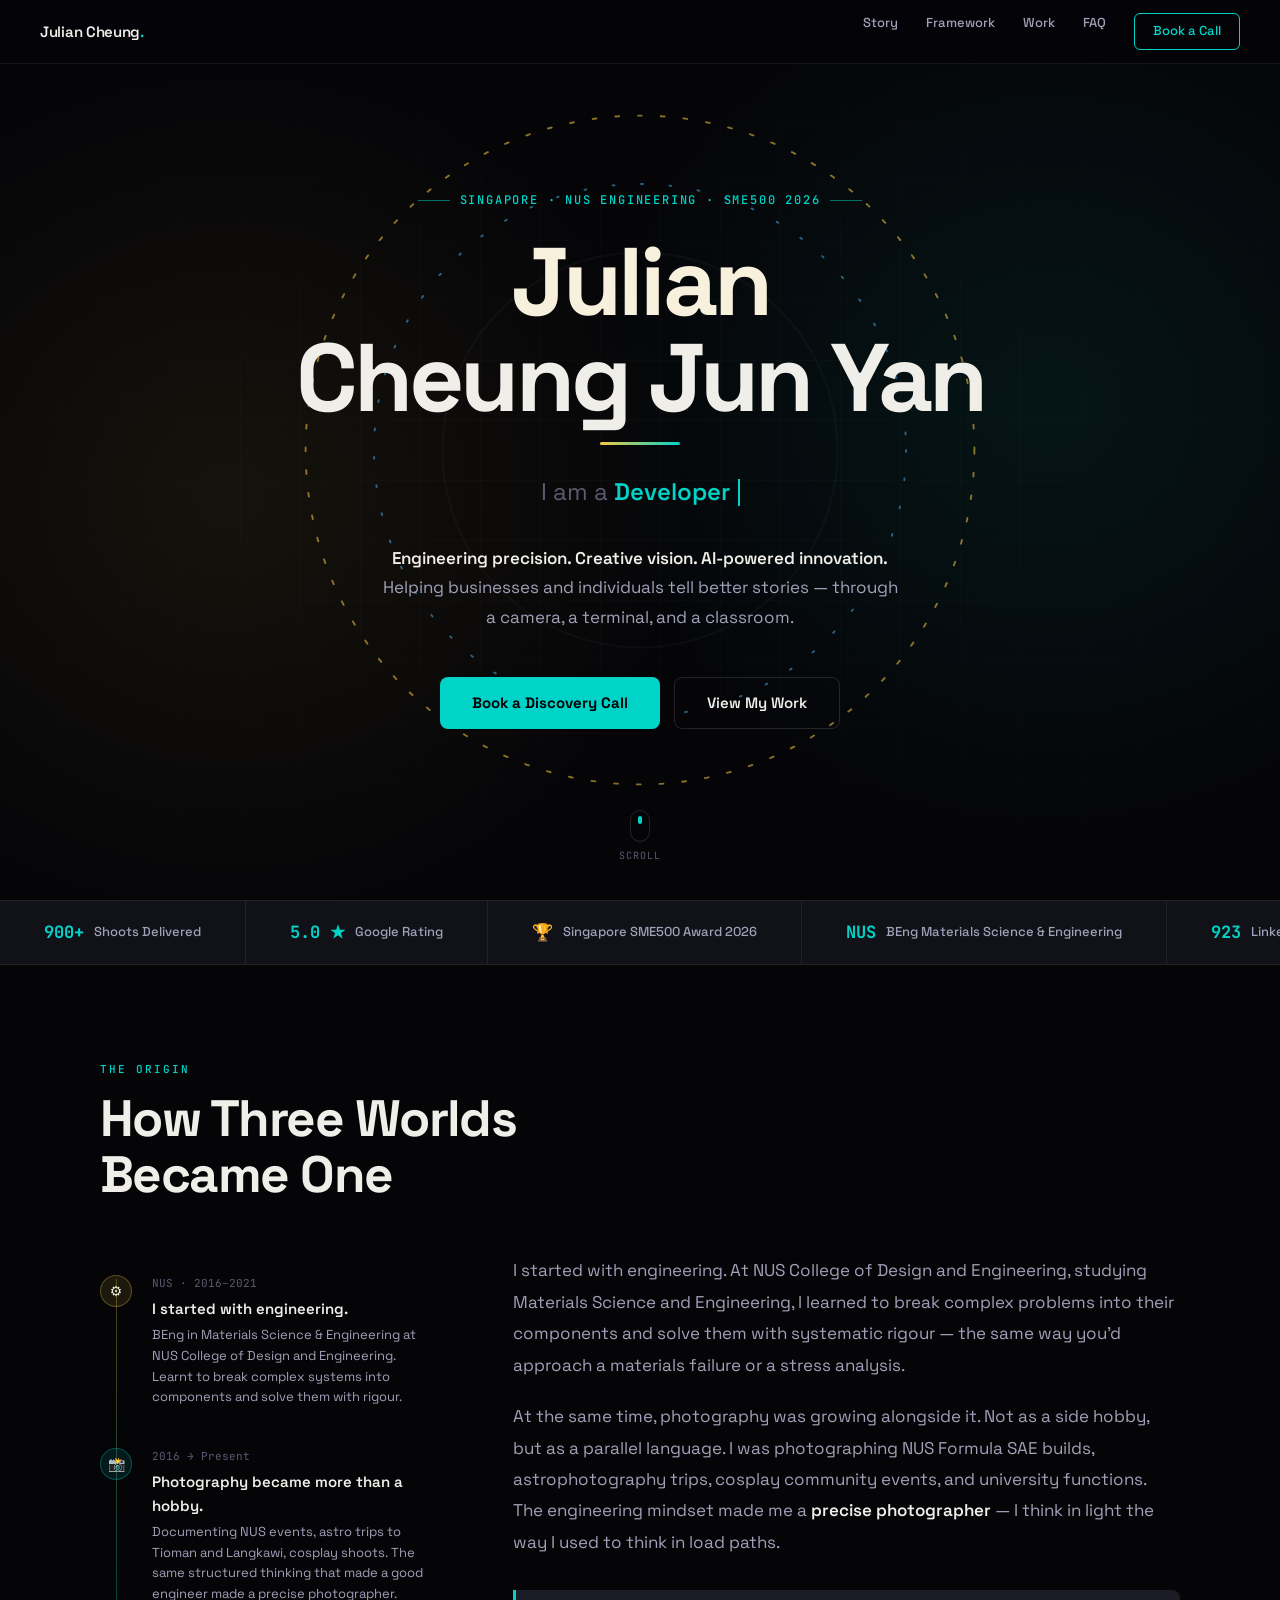
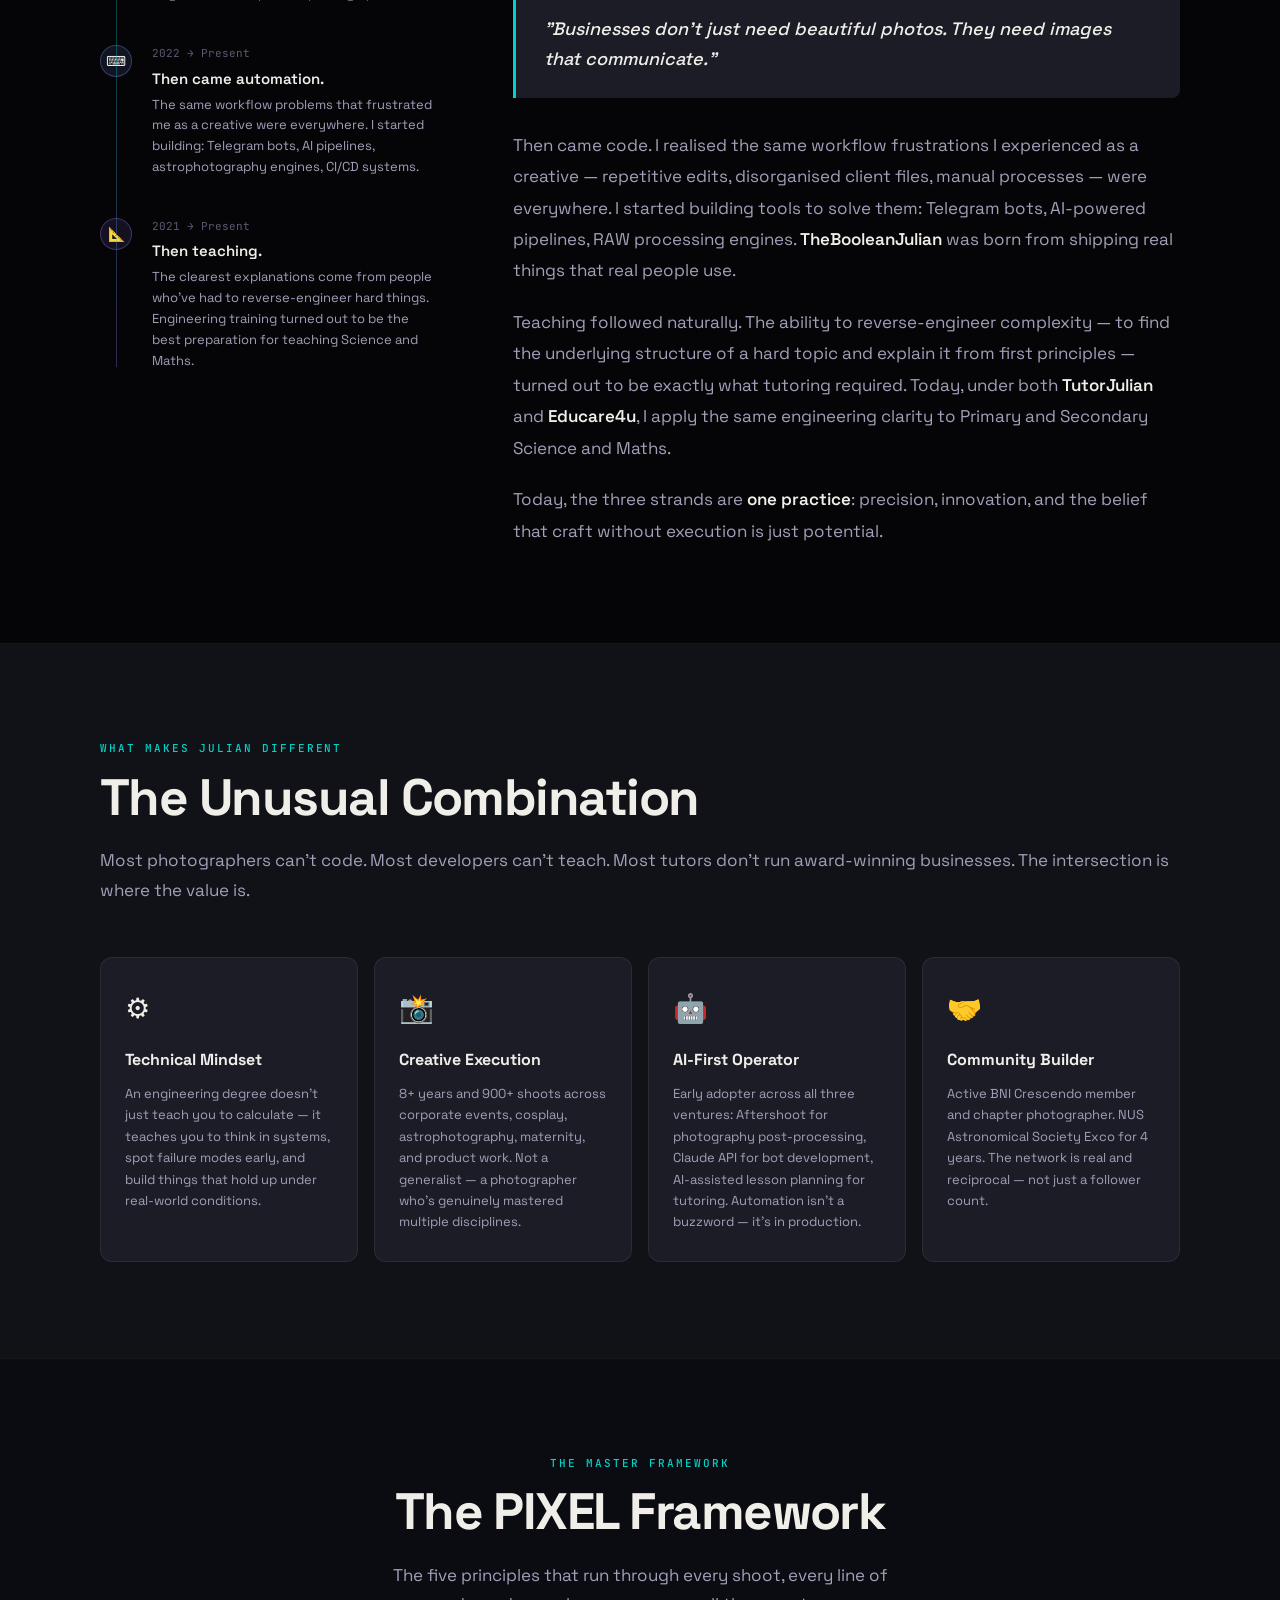
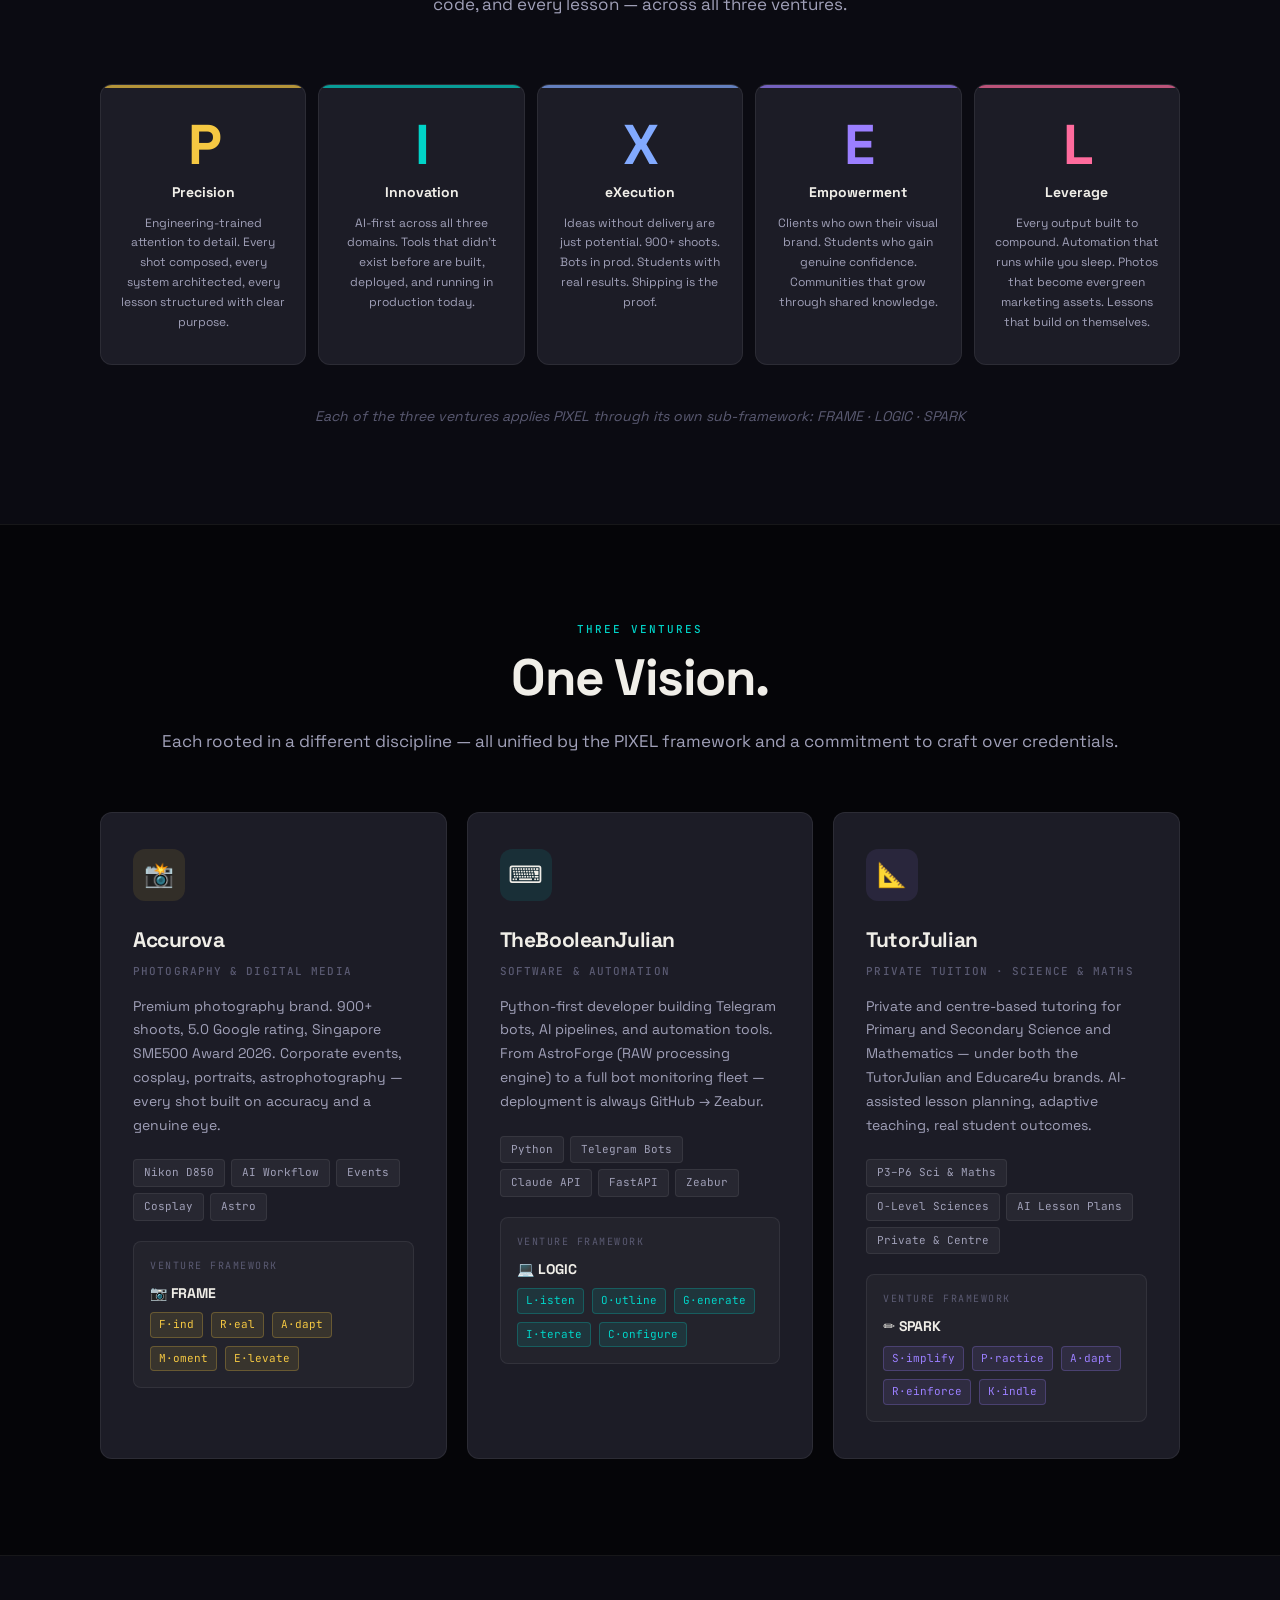
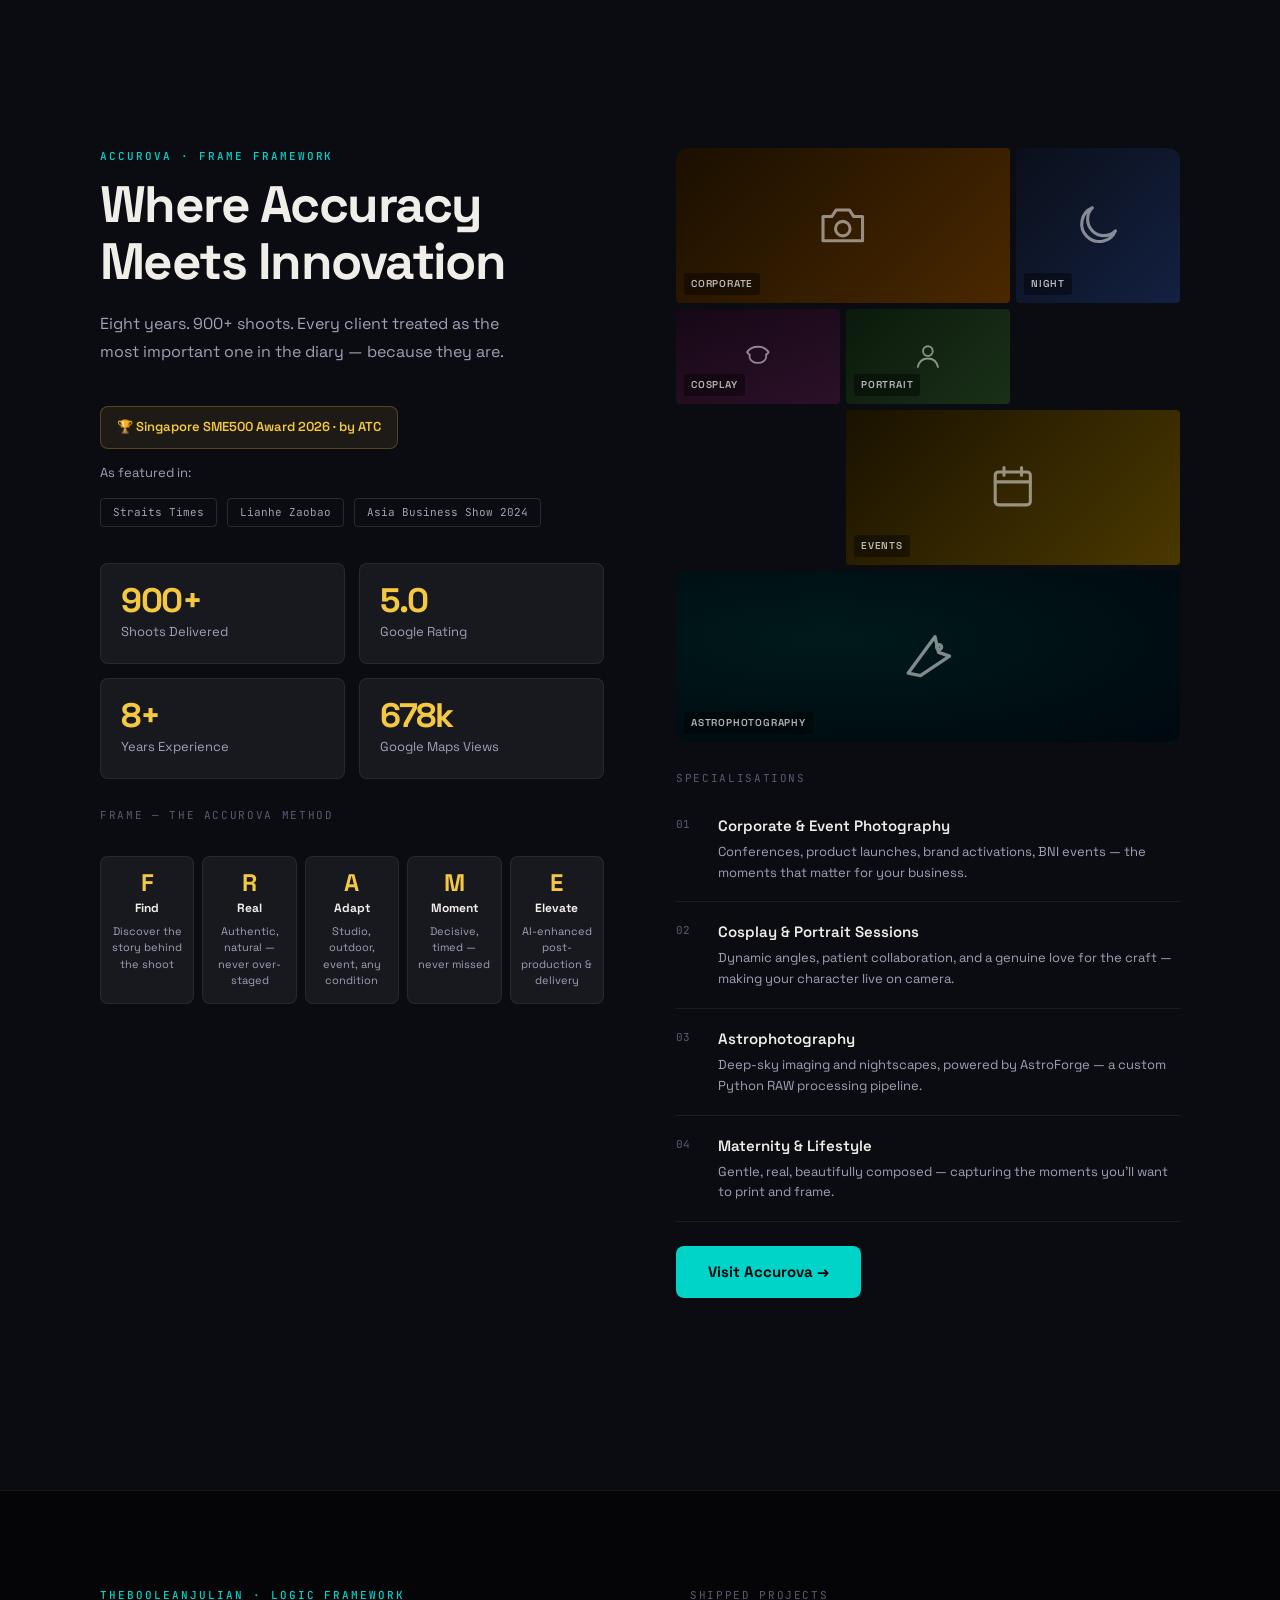
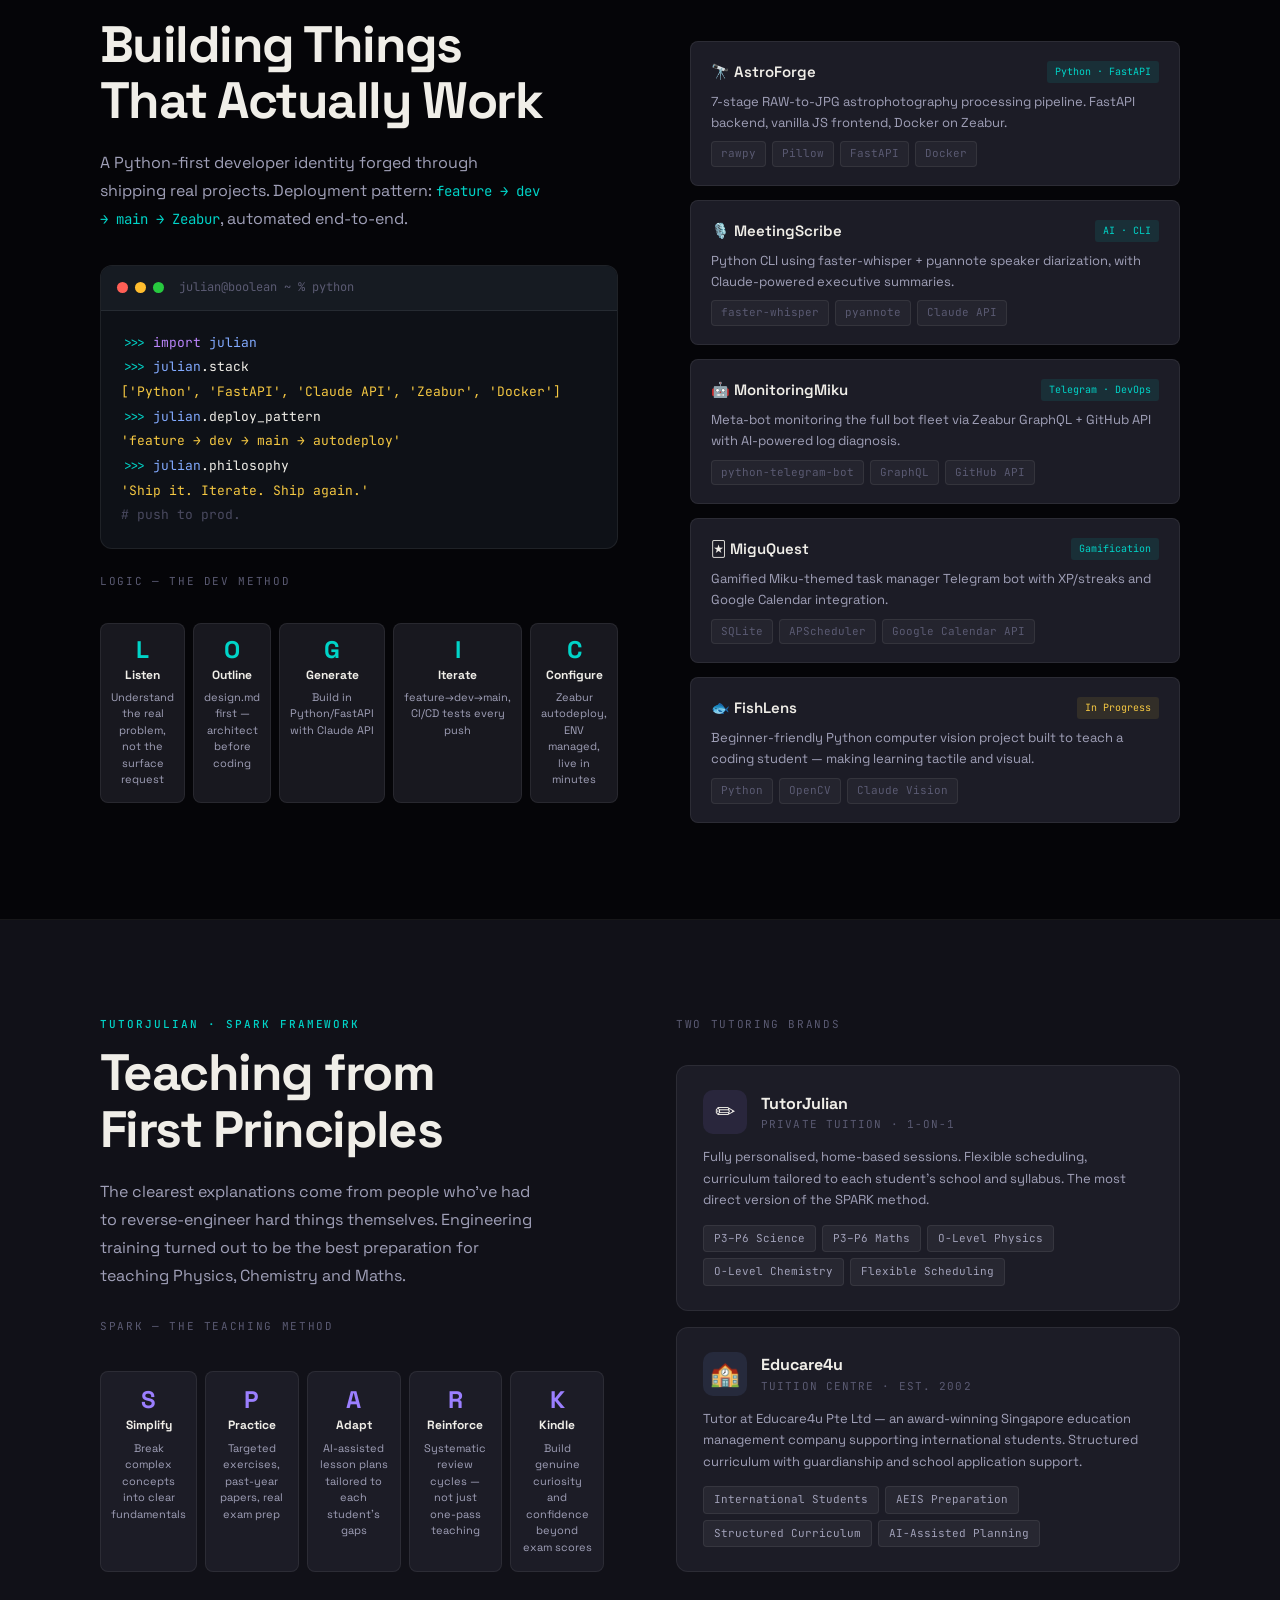
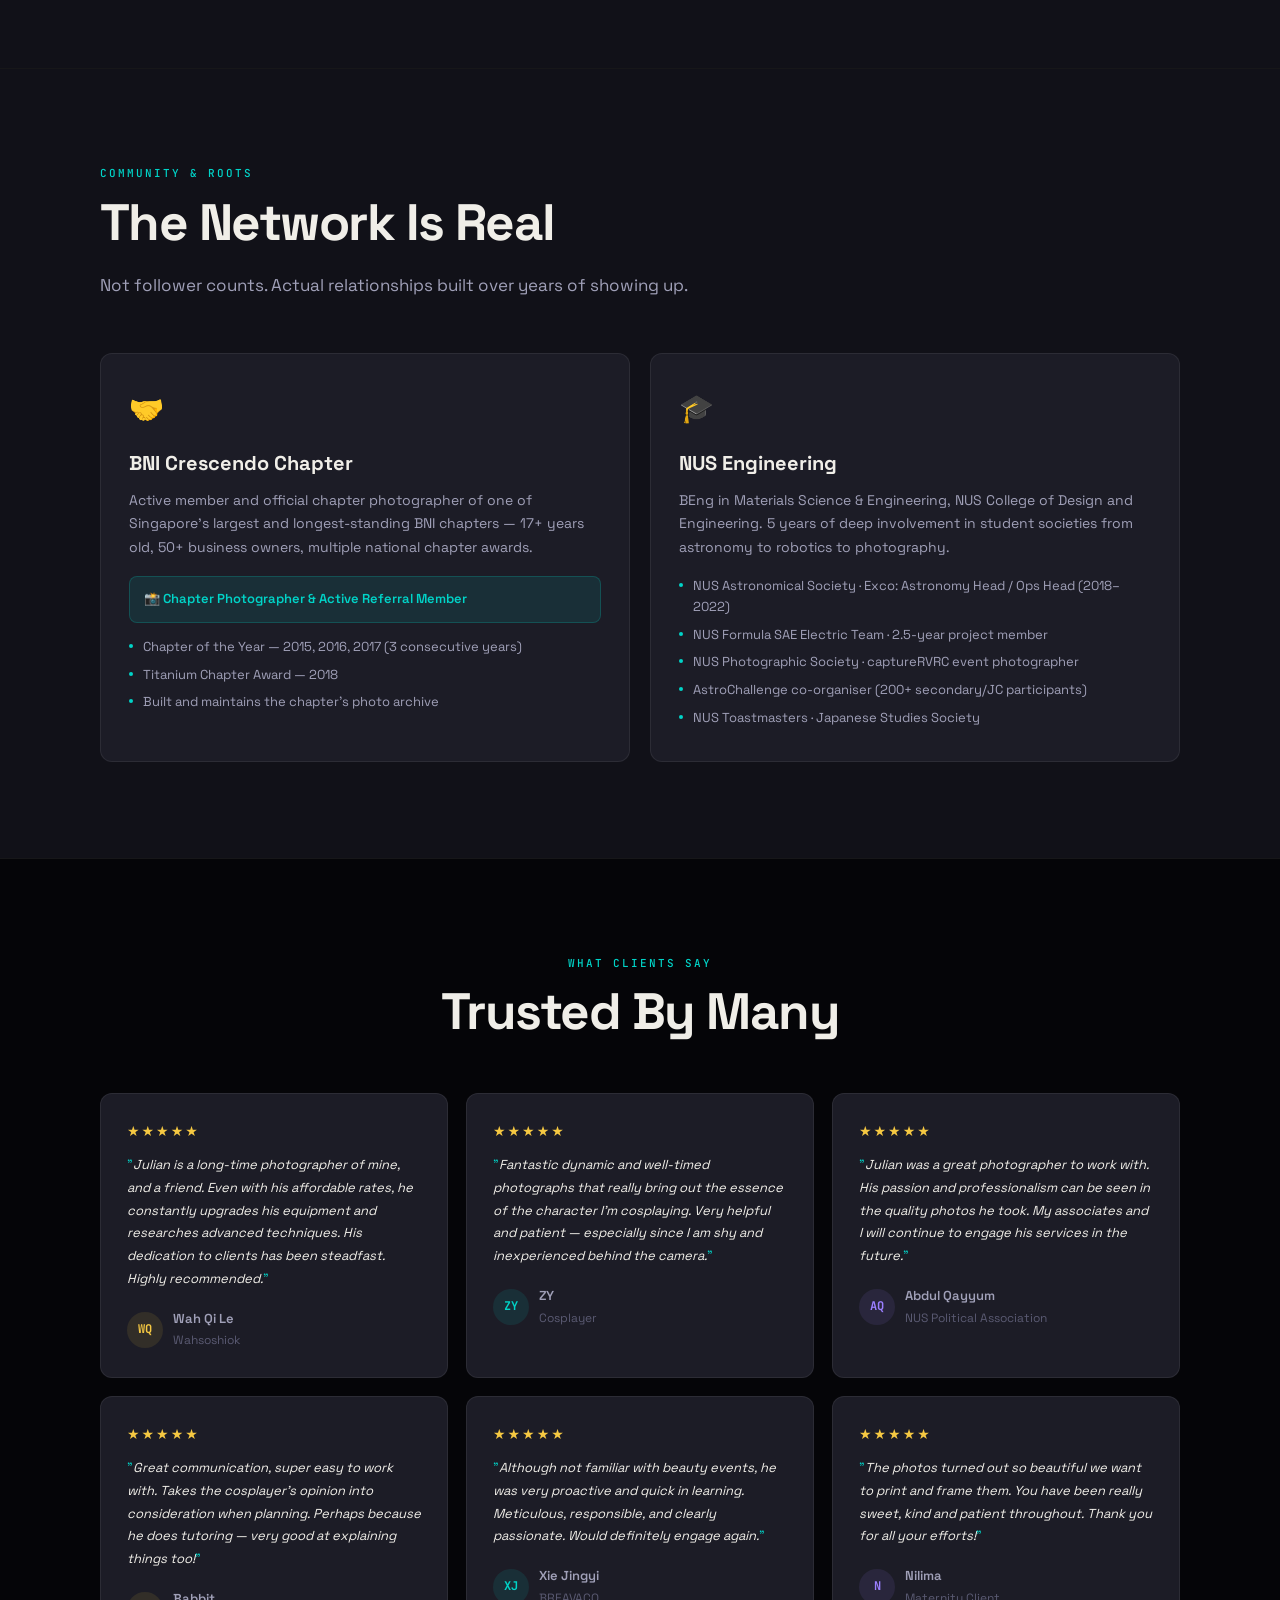
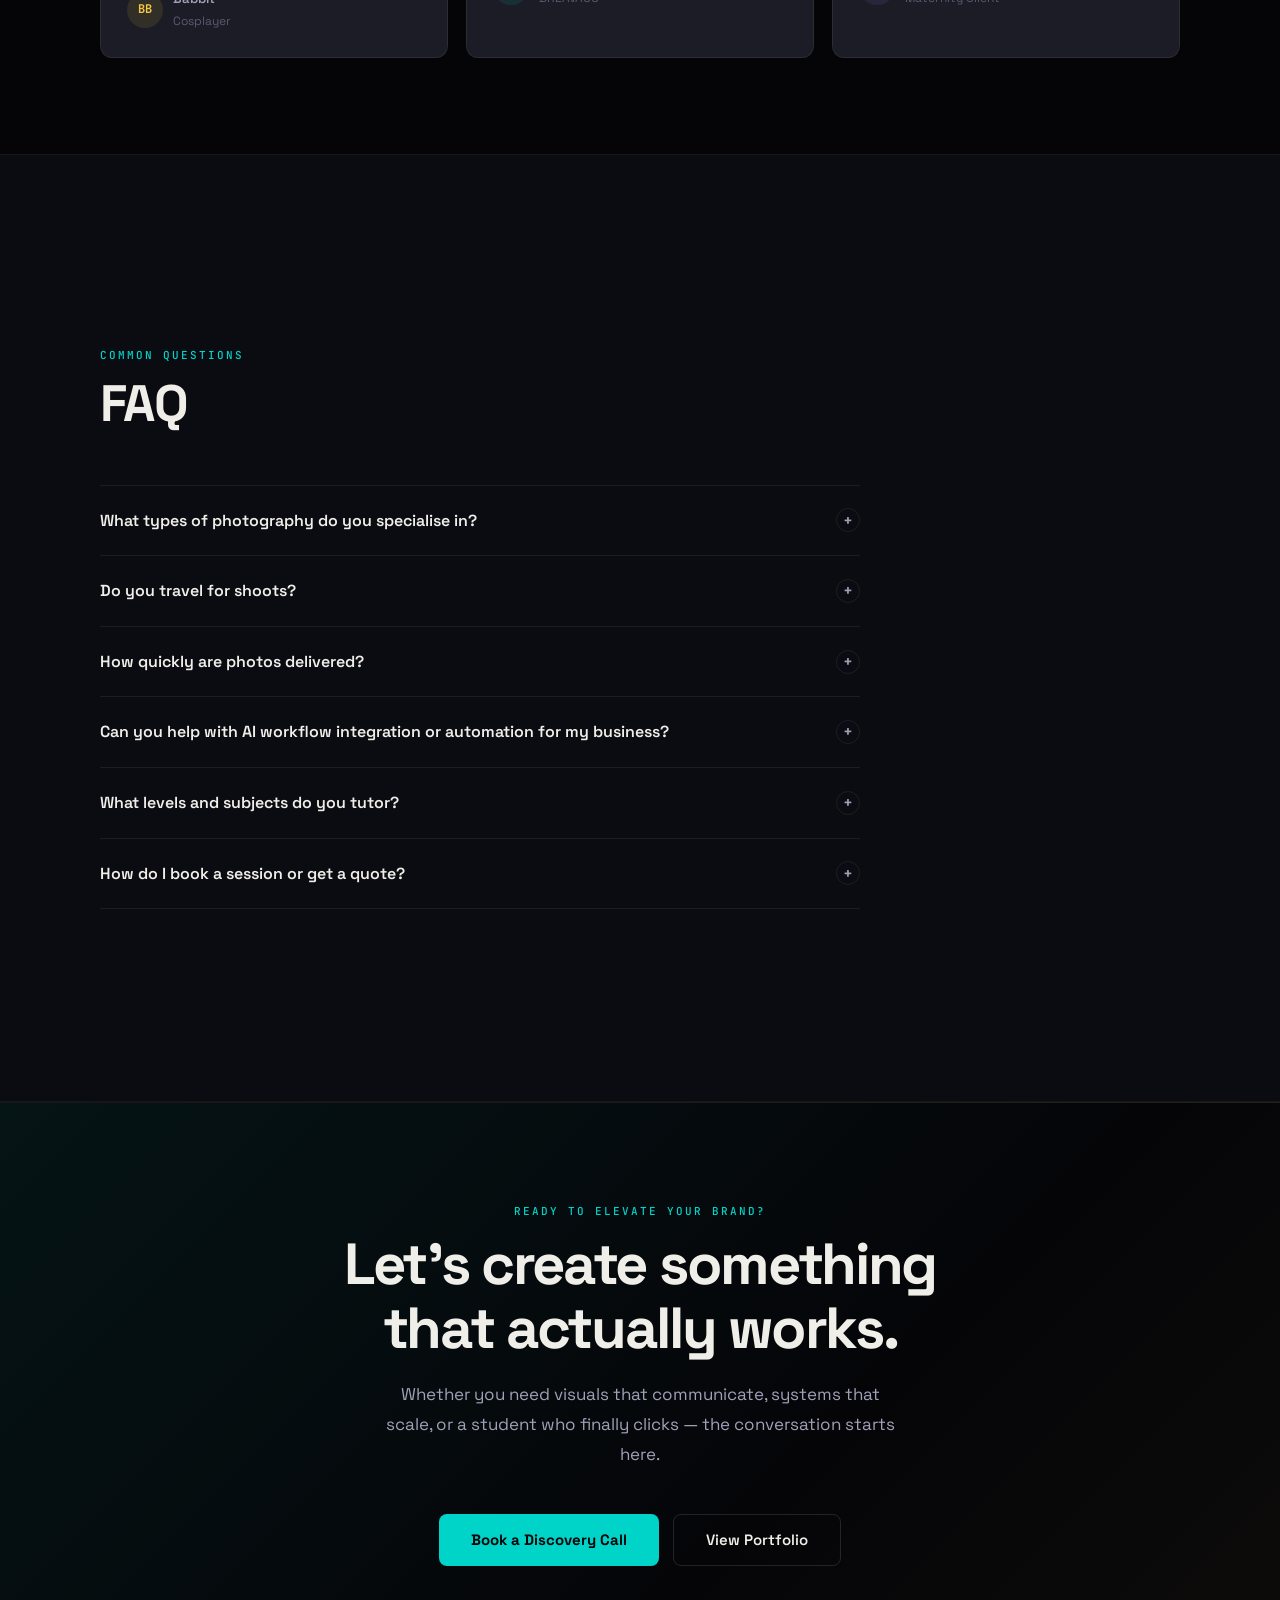
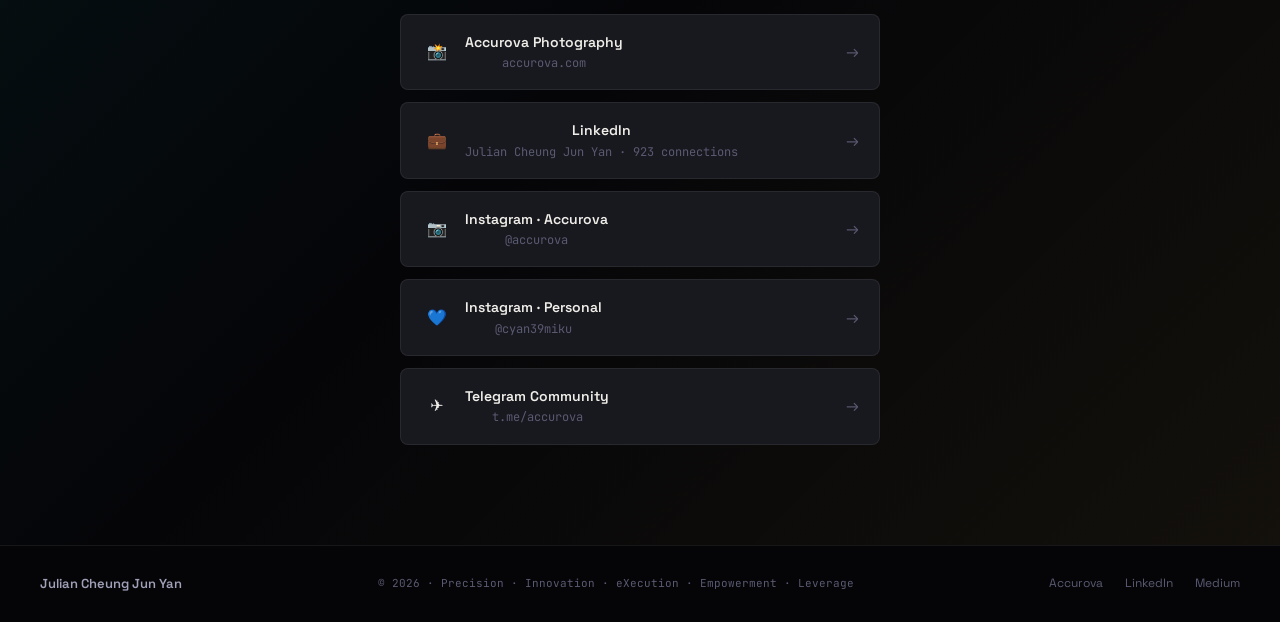
==== commit 218a6c0b: "Add abstract SVG graphics to hero, photo grid, and testimonials Co-Authored-By: Claude Sonnet 5 <nor" ====
--- a/index.html
+++ b/index.html
@@ -34,6 +34,10 @@
 .hbgl{position:absolute;inset:0;background:radial-gradient(ellipse 60% 80% at 18% 55%,rgba(245,200,66,0.07) 0%,transparent 60%);pointer-events:none}
 .hbgr{position:absolute;inset:0;background:radial-gradient(ellipse 60% 80% at 82% 45%,rgba(0,212,200,0.08) 0%,transparent 60%);pointer-events:none}
 .hgrid{position:absolute;inset:0;background-image:linear-gradient(rgba(255,255,255,0.022) 1px,transparent 1px),linear-gradient(90deg,rgba(255,255,255,0.022) 1px,transparent 1px);background-size:60px 60px;mask-image:radial-gradient(ellipse 80% 70% at 50% 50%,black 0%,transparent 100%);pointer-events:none}
+.hring{position:absolute;top:50%;left:50%;width:min(760px,90vw);height:min(760px,90vw);transform:translate(-50%,-50%);pointer-events:none;opacity:.55}
+.hring circle{animation:hspin 90s linear infinite;transform-origin:center}
+.hring .r2{animation-direction:reverse;animation-duration:70s}
+@keyframes hspin{to{transform:rotate(360deg)}}
 .hc{position:relative;z-index:1;text-align:center;max-width:880px;width:100%}
 .hey{font-family:var(--fm);font-size:12px;font-weight:500;letter-spacing:.15em;text-transform:uppercase;color:var(--teal);margin-bottom:24px;display:flex;align-items:center;justify-content:center;gap:10px}
 .hey::before,.hey::after{content:'';display:block;width:32px;height:1px;background:var(--teal);opacity:.5}
@@ -163,7 +167,9 @@
 .svc-t{font-size:15px;font-weight:600;margin-bottom:4px}
 .svc-d{font-size:13px;color:var(--t2);line-height:1.6}
 .pgrid{display:grid;grid-template-columns:repeat(3,1fr);grid-template-rows:155px 95px 155px;gap:6px;border-radius:var(--r);overflow:hidden}
-.pc{border-radius:4px;position:relative;overflow:hidden}
+.pc{border-radius:4px;position:relative;overflow:hidden;display:flex;align-items:center;justify-content:center}
+.pc svg{width:34%;height:34%;opacity:.5;stroke:#fff;transition:opacity .3s,transform .3s}
+.pc:hover svg{opacity:.85;transform:scale(1.08)}
 .pc::after{content:attr(data-label);position:absolute;bottom:8px;left:8px;font-size:10px;font-weight:600;letter-spacing:.08em;text-transform:uppercase;color:rgba(255,255,255,0.7);background:rgba(0,0,0,.4);padding:3px 7px;border-radius:3px;backdrop-filter:blur(4px)}
 .pc:nth-child(1){background:linear-gradient(135deg,#1A0F00,#4A2800);grid-column:1/3}
 .pc:nth-child(2){background:linear-gradient(135deg,#0A0F1A,#132040)}
@@ -244,6 +250,9 @@
 .tq{font-size:13px;color:var(--t1);line-height:1.75;margin-bottom:18px;font-style:italic}
 .tq::before{content:'"';color:var(--teal);font-style:normal}
 .tq::after{content:'"';color:var(--teal);font-style:normal}
+.tfoot{display:flex;align-items:center;gap:10px}
+.tav{width:36px;height:36px;border-radius:50%;display:flex;align-items:center;justify-content:center;font-family:var(--fm);font-size:12px;font-weight:700;flex-shrink:0}
+.tav.c1{background:var(--gold-dim);color:var(--gold)}.tav.c2{background:var(--teal-dim);color:var(--teal)}.tav.c3{background:var(--purple-dim);color:var(--purple)}
 .tp2{font-size:13px;font-weight:600;color:var(--t2)}.tr{font-size:12px;color:var(--t3);margin-top:2px}
 
 /* ── FAQ ── */
@@ -311,6 +320,15 @@
 <!-- ═══════════════════════════ HERO ═══════════════════════════ -->
 <section id="hero">
   <div class="hbgl"></div><div class="hbgr"></div><div class="hgrid"></div>
+  <svg class="hring" viewBox="0 0 400 400" fill="none">
+    <circle class="r1" cx="200" cy="200" r="176" stroke="url(#hg1)" stroke-width="1" stroke-dasharray="2 10" stroke-linecap="round"/>
+    <circle class="r2" cx="200" cy="200" r="140" stroke="url(#hg2)" stroke-width="1" stroke-dasharray="1 14" stroke-linecap="round"/>
+    <circle cx="200" cy="200" r="104" stroke="rgba(255,255,255,0.06)" stroke-width="1"/>
+    <defs>
+      <linearGradient id="hg1" x1="0" y1="0" x2="400" y2="400"><stop offset="0" stop-color="#F5C842"/><stop offset="1" stop-color="#00D4C8"/></linearGradient>
+      <linearGradient id="hg2" x1="400" y1="0" x2="0" y2="400"><stop offset="0" stop-color="#9B7FFF"/><stop offset="1" stop-color="#00D4C8"/></linearGradient>
+    </defs>
+  </svg>
   <div class="hc">
     <div class="hey">Singapore · NUS Engineering · SME500 2026</div>
     <h1 class="hname">
@@ -617,12 +635,12 @@
       </div>
       <div>
         <div class="pgrid">
-          <div class="pc" data-label="Corporate"></div>
-          <div class="pc" data-label="Night"></div>
-          <div class="pc" data-label="Cosplay"></div>
-          <div class="pc" data-label="Portrait"></div>
-          <div class="pc" data-label="Events"></div>
-          <div class="pc" data-label="Astrophotography"></div>
+          <div class="pc" data-label="Corporate"><svg viewBox="0 0 24 24" fill="none" stroke-width="1.4"><path d="M3 8h4l2-3h6l2 3h4v11H3z" stroke-linejoin="round"/><circle cx="12" cy="13.5" r="3.3"/></svg></div>
+          <div class="pc" data-label="Night"><svg viewBox="0 0 24 24" fill="none" stroke-width="1.4"><path d="M20 14.5A8 8 0 1 1 9.5 4a6.4 6.4 0 0 0 10.5 10.5z" stroke-linejoin="round"/></svg></div>
+          <div class="pc" data-label="Cosplay"><svg viewBox="0 0 24 24" fill="none" stroke-width="1.4"><path d="M4 9c2-3 5-4 8-4s6 1 8 4c-1 1.5-2 2-2 2s1 3-2 5c-1.5 1-2.5 1-4 1s-2.5 0-4-1c-3-2-2-5-2-5s-1-.5-2-2Z" stroke-linejoin="round"/></svg></div>
+          <div class="pc" data-label="Portrait"><svg viewBox="0 0 24 24" fill="none" stroke-width="1.4"><circle cx="12" cy="8.2" r="3.6"/><path d="M4.5 20c1-4.2 4-6.3 7.5-6.3S18.5 15.8 19.5 20" stroke-linecap="round"/></svg></div>
+          <div class="pc" data-label="Events"><svg viewBox="0 0 24 24" fill="none" stroke-width="1.4"><rect x="4" y="5" width="16" height="15" rx="1.5"/><path d="M4 9.5h16M8 3v3.5M16 3v3.5" stroke-linecap="round"/></svg></div>
+          <div class="pc" data-label="Astrophotography"><svg viewBox="0 0 24 24" fill="none" stroke-width="1.4"><path d="M4 19 15 4l1.5 6.5L21 12 9 20z" stroke-linejoin="round"/><circle cx="16.7" cy="8.3" r="1"/></svg></div>
         </div>
         <div style="margin-top:28px;font-family:var(--fm);font-size:11px;letter-spacing:.15em;text-transform:uppercase;color:var(--t3);margin-bottom:8px">Specialisations</div>
         <div class="svc-item"><div class="svc-n">01</div><div><div class="svc-t">Corporate & Event Photography</div><div class="svc-d">Conferences, product launches, brand activations, BNI events — the moments that matter for your business.</div></div></div>
@@ -788,12 +806,12 @@
       <h2 class="stit">Trusted By Many</h2>
     </div>
     <div class="tgrid">
-      <div class="tc"><div class="tst">★★★★★</div><div class="tq">Julian is a long-time photographer of mine, and a friend. Even with his affordable rates, he constantly upgrades his equipment and researches advanced techniques. His dedication to clients has been steadfast. Highly recommended.</div><div class="tp2">Wah Qi Le</div><div class="tr">Wahsoshiok</div></div>
-      <div class="tc"><div class="tst">★★★★★</div><div class="tq">Fantastic dynamic and well-timed photographs that really bring out the essence of the character I'm cosplaying. Very helpful and patient — especially since I am shy and inexperienced behind the camera.</div><div class="tp2">ZY</div><div class="tr">Cosplayer</div></div>
-      <div class="tc"><div class="tst">★★★★★</div><div class="tq">Julian was a great photographer to work with. His passion and professionalism can be seen in the quality photos he took. My associates and I will continue to engage his services in the future.</div><div class="tp2">Abdul Qayyum</div><div class="tr">NUS Political Association</div></div>
-      <div class="tc"><div class="tst">★★★★★</div><div class="tq">Great communication, super easy to work with. Takes the cosplayer's opinion into consideration when planning. Perhaps because he does tutoring — very good at explaining things too!</div><div class="tp2">Babbit</div><div class="tr">Cosplayer</div></div>
-      <div class="tc"><div class="tst">★★★★★</div><div class="tq">Although not familiar with beauty events, he was very proactive and quick in learning. Meticulous, responsible, and clearly passionate. Would definitely engage again.</div><div class="tp2">Xie Jingyi</div><div class="tr">BREAVACO</div></div>
-      <div class="tc"><div class="tst">★★★★★</div><div class="tq">The photos turned out so beautiful we want to print and frame them. You have been really sweet, kind and patient throughout. Thank you for all your efforts!</div><div class="tp2">Nilima</div><div class="tr">Maternity Client</div></div>
+      <div class="tc"><div class="tst">★★★★★</div><div class="tq">Julian is a long-time photographer of mine, and a friend. Even with his affordable rates, he constantly upgrades his equipment and researches advanced techniques. His dedication to clients has been steadfast. Highly recommended.</div><div class="tfoot"><div class="tav c1">WQ</div><div><div class="tp2">Wah Qi Le</div><div class="tr">Wahsoshiok</div></div></div></div>
+      <div class="tc"><div class="tst">★★★★★</div><div class="tq">Fantastic dynamic and well-timed photographs that really bring out the essence of the character I'm cosplaying. Very helpful and patient — especially since I am shy and inexperienced behind the camera.</div><div class="tfoot"><div class="tav c2">ZY</div><div><div class="tp2">ZY</div><div class="tr">Cosplayer</div></div></div></div>
+      <div class="tc"><div class="tst">★★★★★</div><div class="tq">Julian was a great photographer to work with. His passion and professionalism can be seen in the quality photos he took. My associates and I will continue to engage his services in the future.</div><div class="tfoot"><div class="tav c3">AQ</div><div><div class="tp2">Abdul Qayyum</div><div class="tr">NUS Political Association</div></div></div></div>
+      <div class="tc"><div class="tst">★★★★★</div><div class="tq">Great communication, super easy to work with. Takes the cosplayer's opinion into consideration when planning. Perhaps because he does tutoring — very good at explaining things too!</div><div class="tfoot"><div class="tav c1">BB</div><div><div class="tp2">Babbit</div><div class="tr">Cosplayer</div></div></div></div>
+      <div class="tc"><div class="tst">★★★★★</div><div class="tq">Although not familiar with beauty events, he was very proactive and quick in learning. Meticulous, responsible, and clearly passionate. Would definitely engage again.</div><div class="tfoot"><div class="tav c2">XJ</div><div><div class="tp2">Xie Jingyi</div><div class="tr">BREAVACO</div></div></div></div>
+      <div class="tc"><div class="tst">★★★★★</div><div class="tq">The photos turned out so beautiful we want to print and frame them. You have been really sweet, kind and patient throughout. Thank you for all your efforts!</div><div class="tfoot"><div class="tav c3">N</div><div><div class="tp2">Nilima</div><div class="tr">Maternity Client</div></div></div></div>
     </div>
   </div>
 </section>
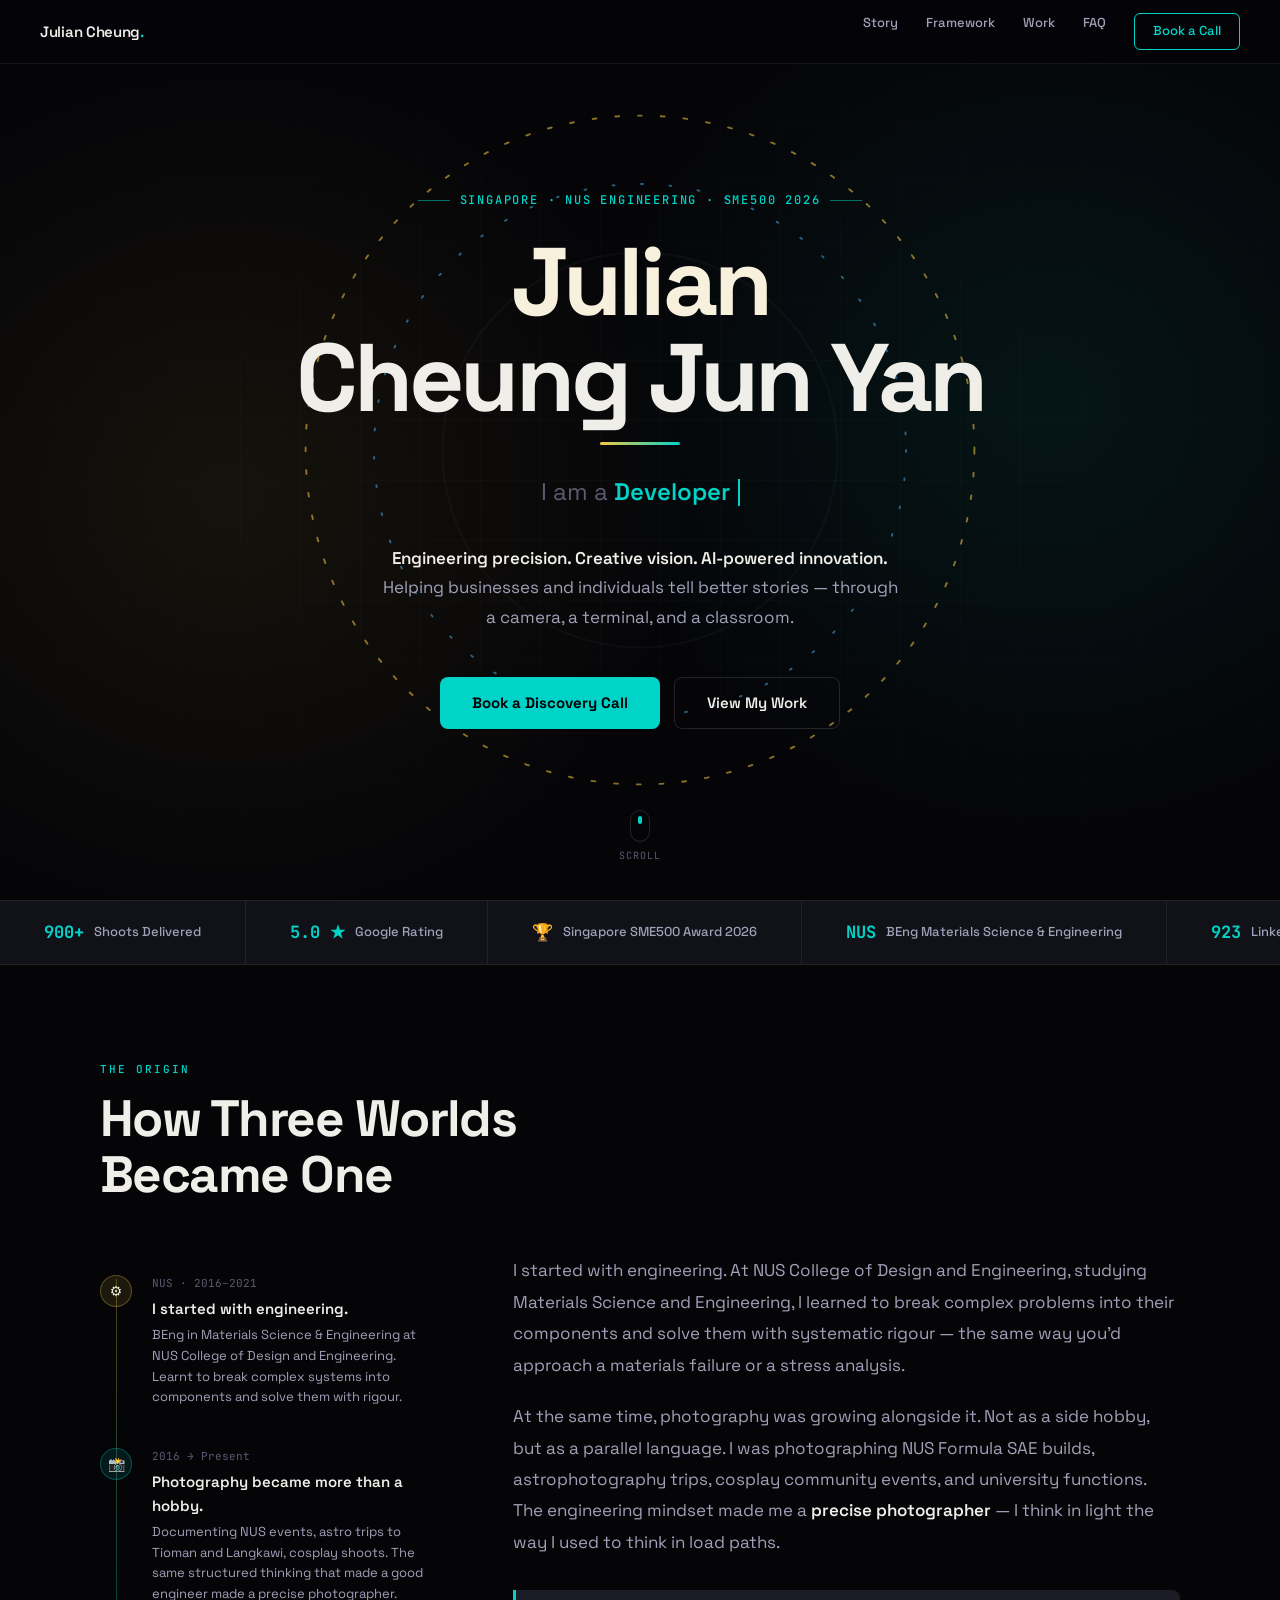
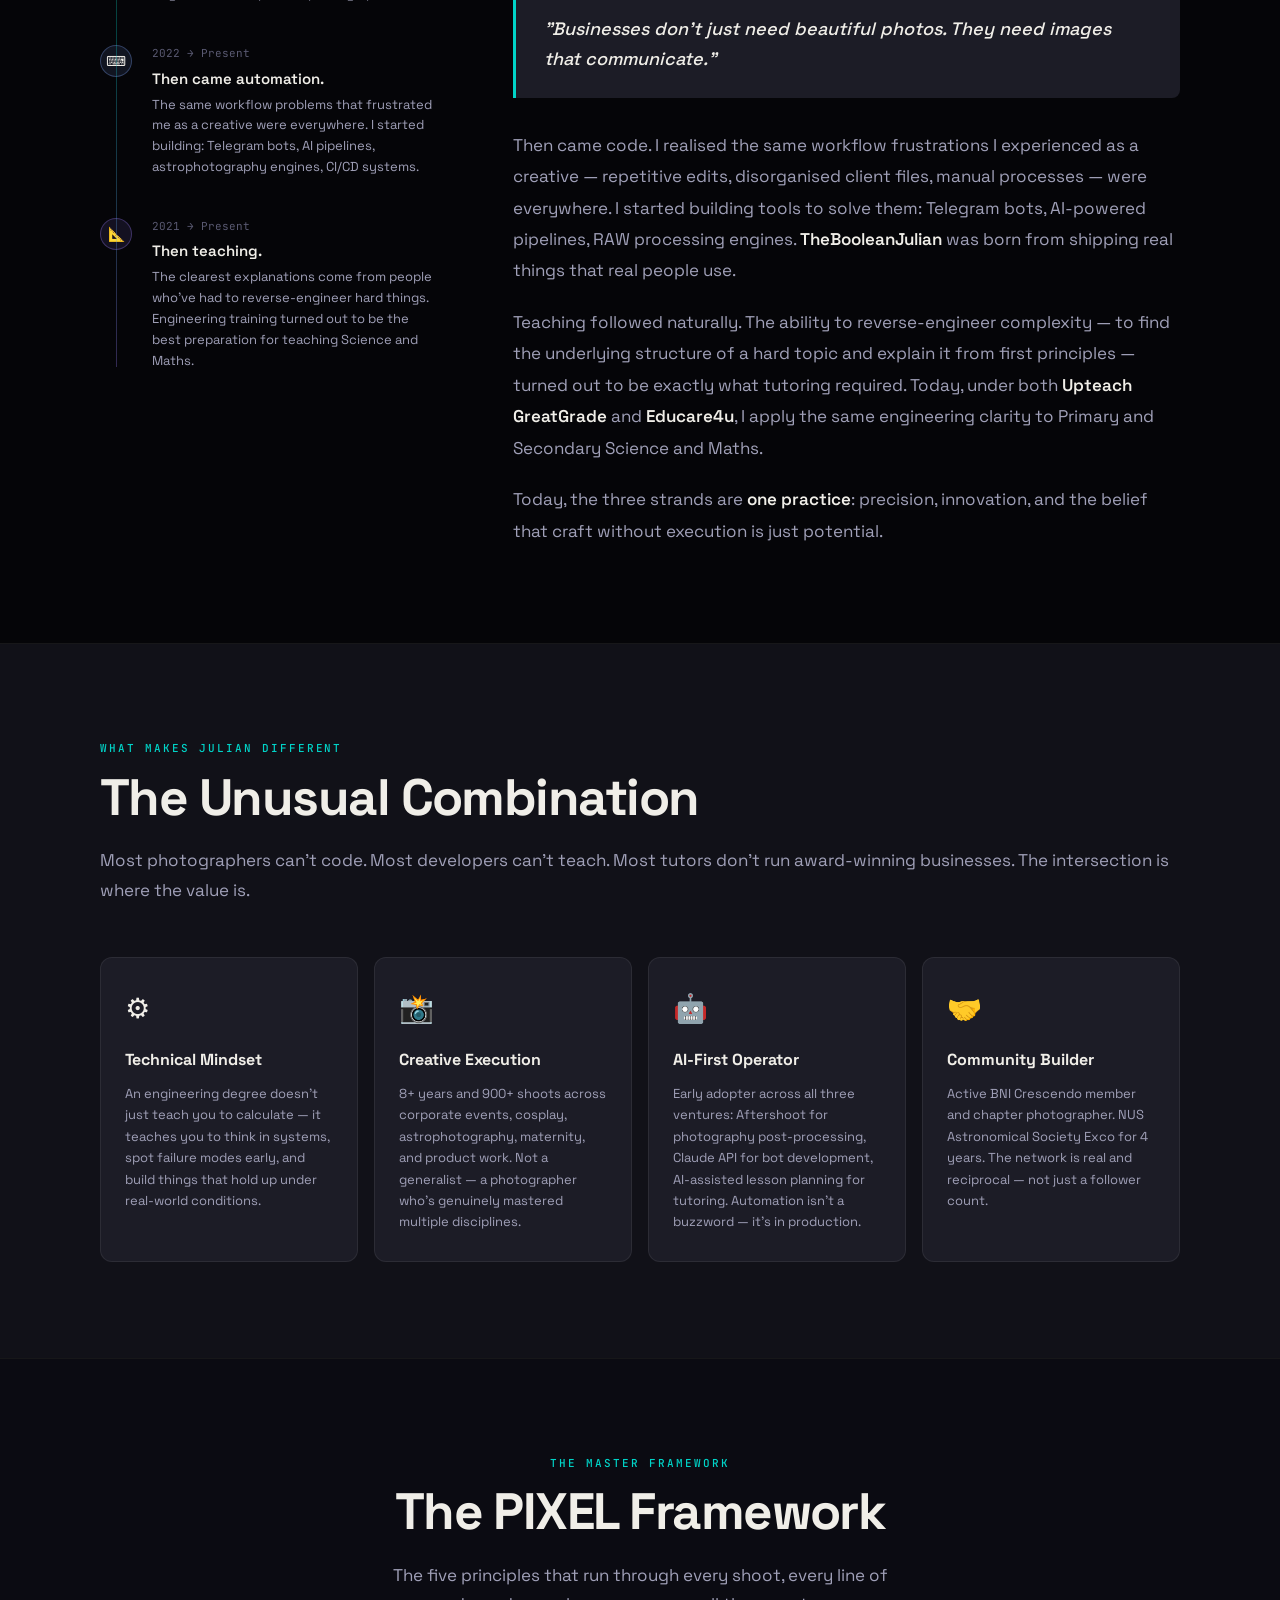
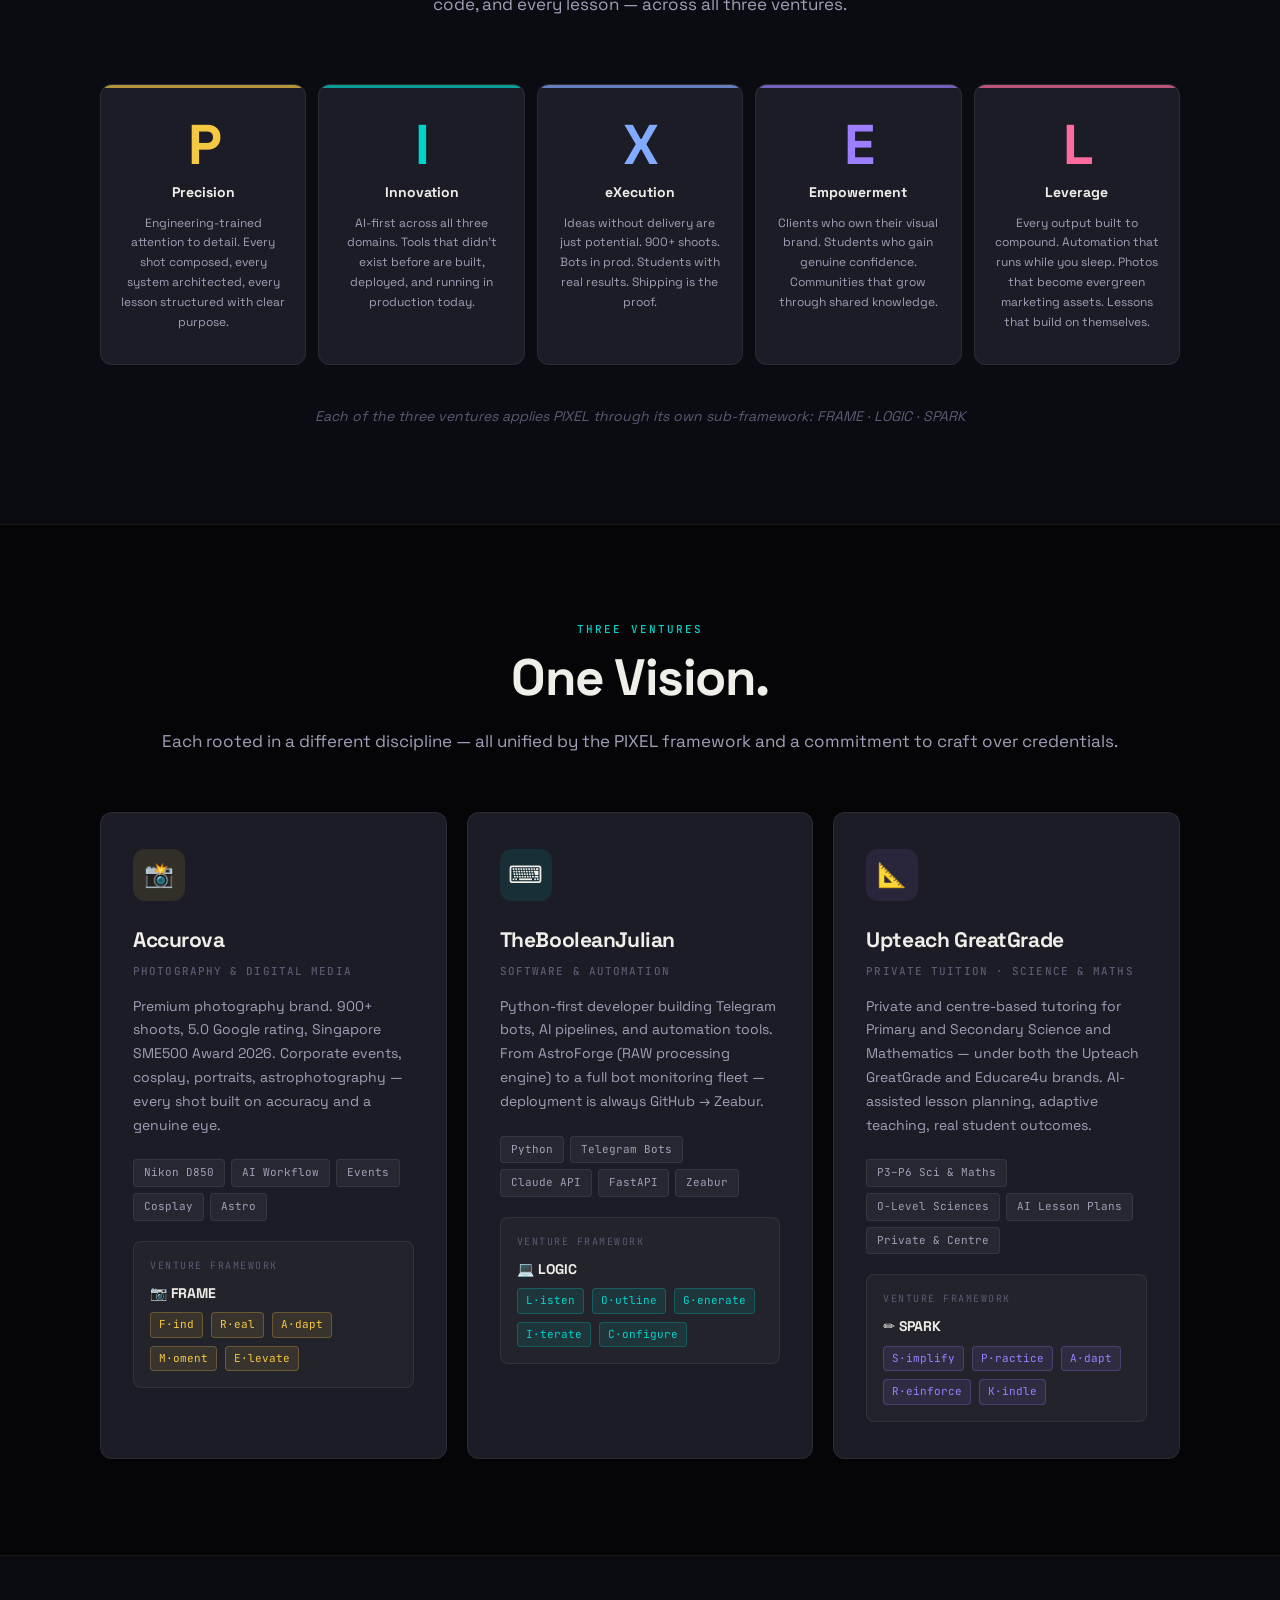
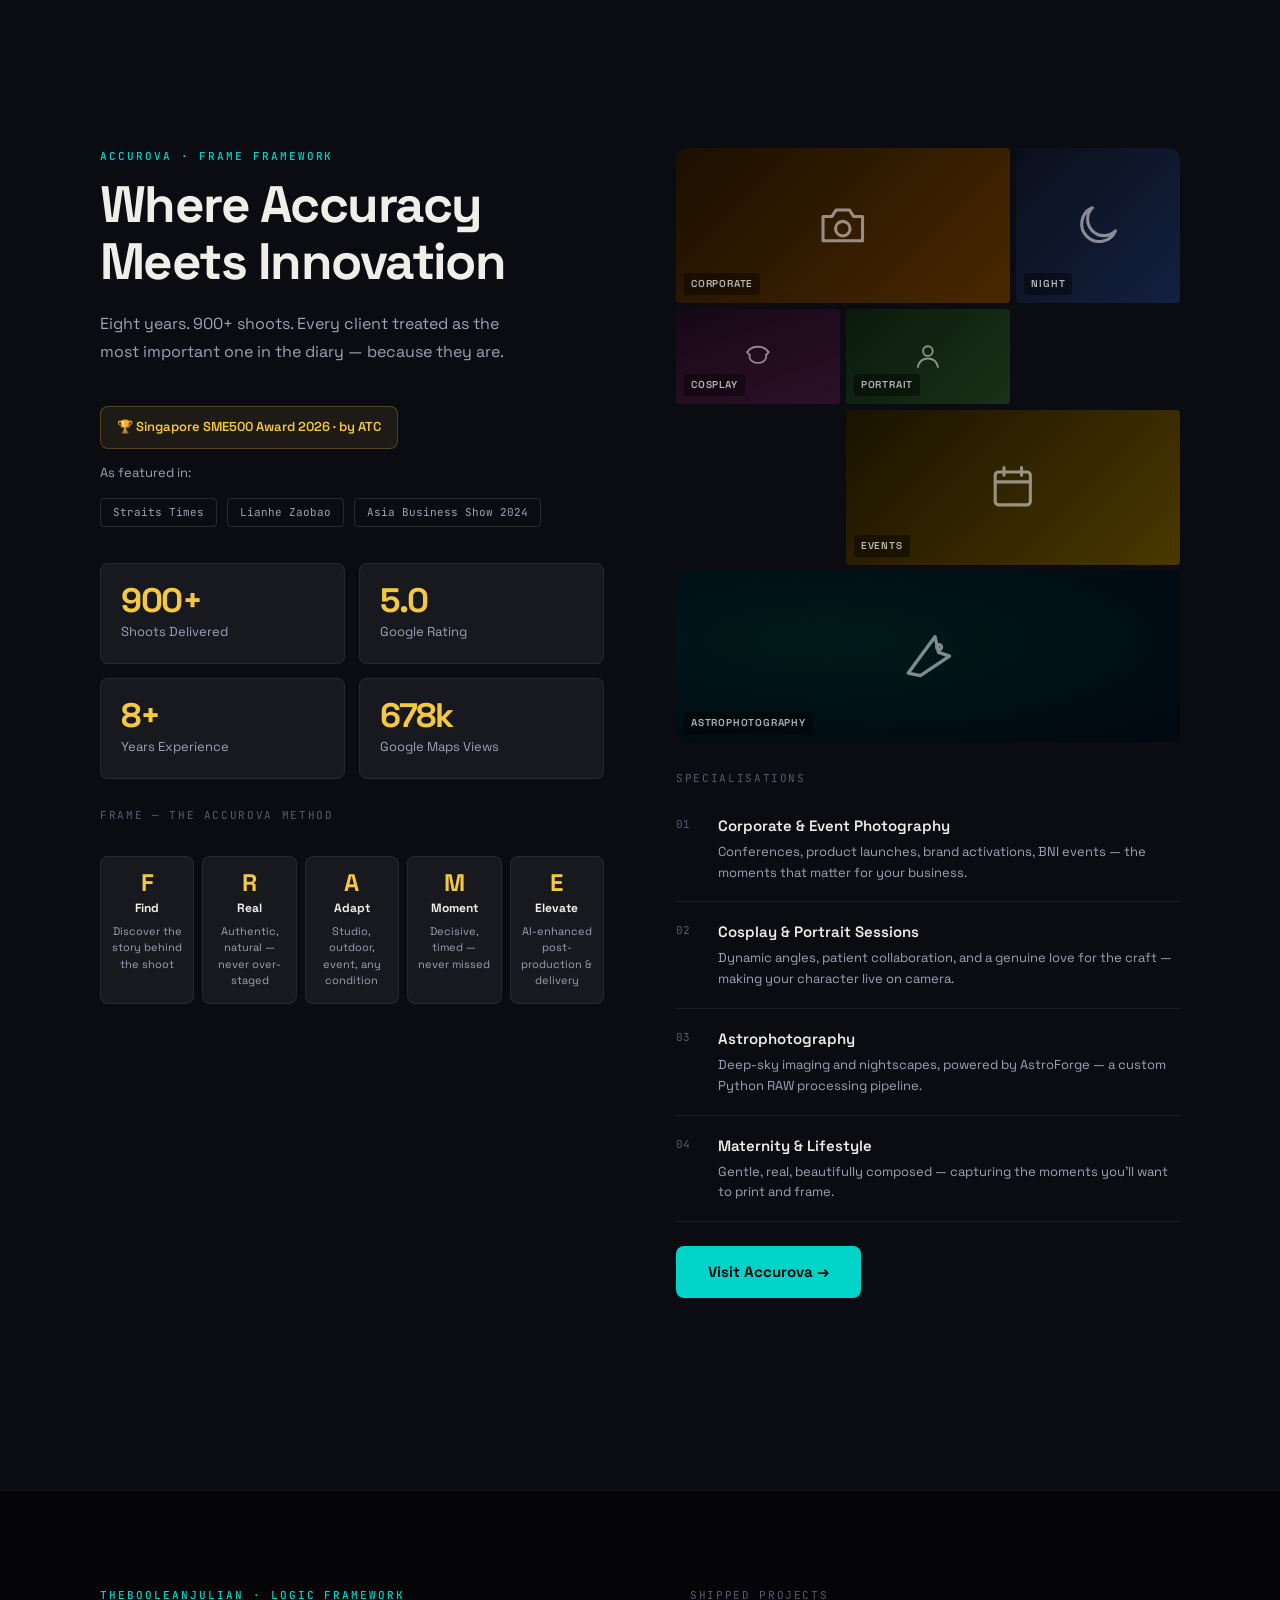
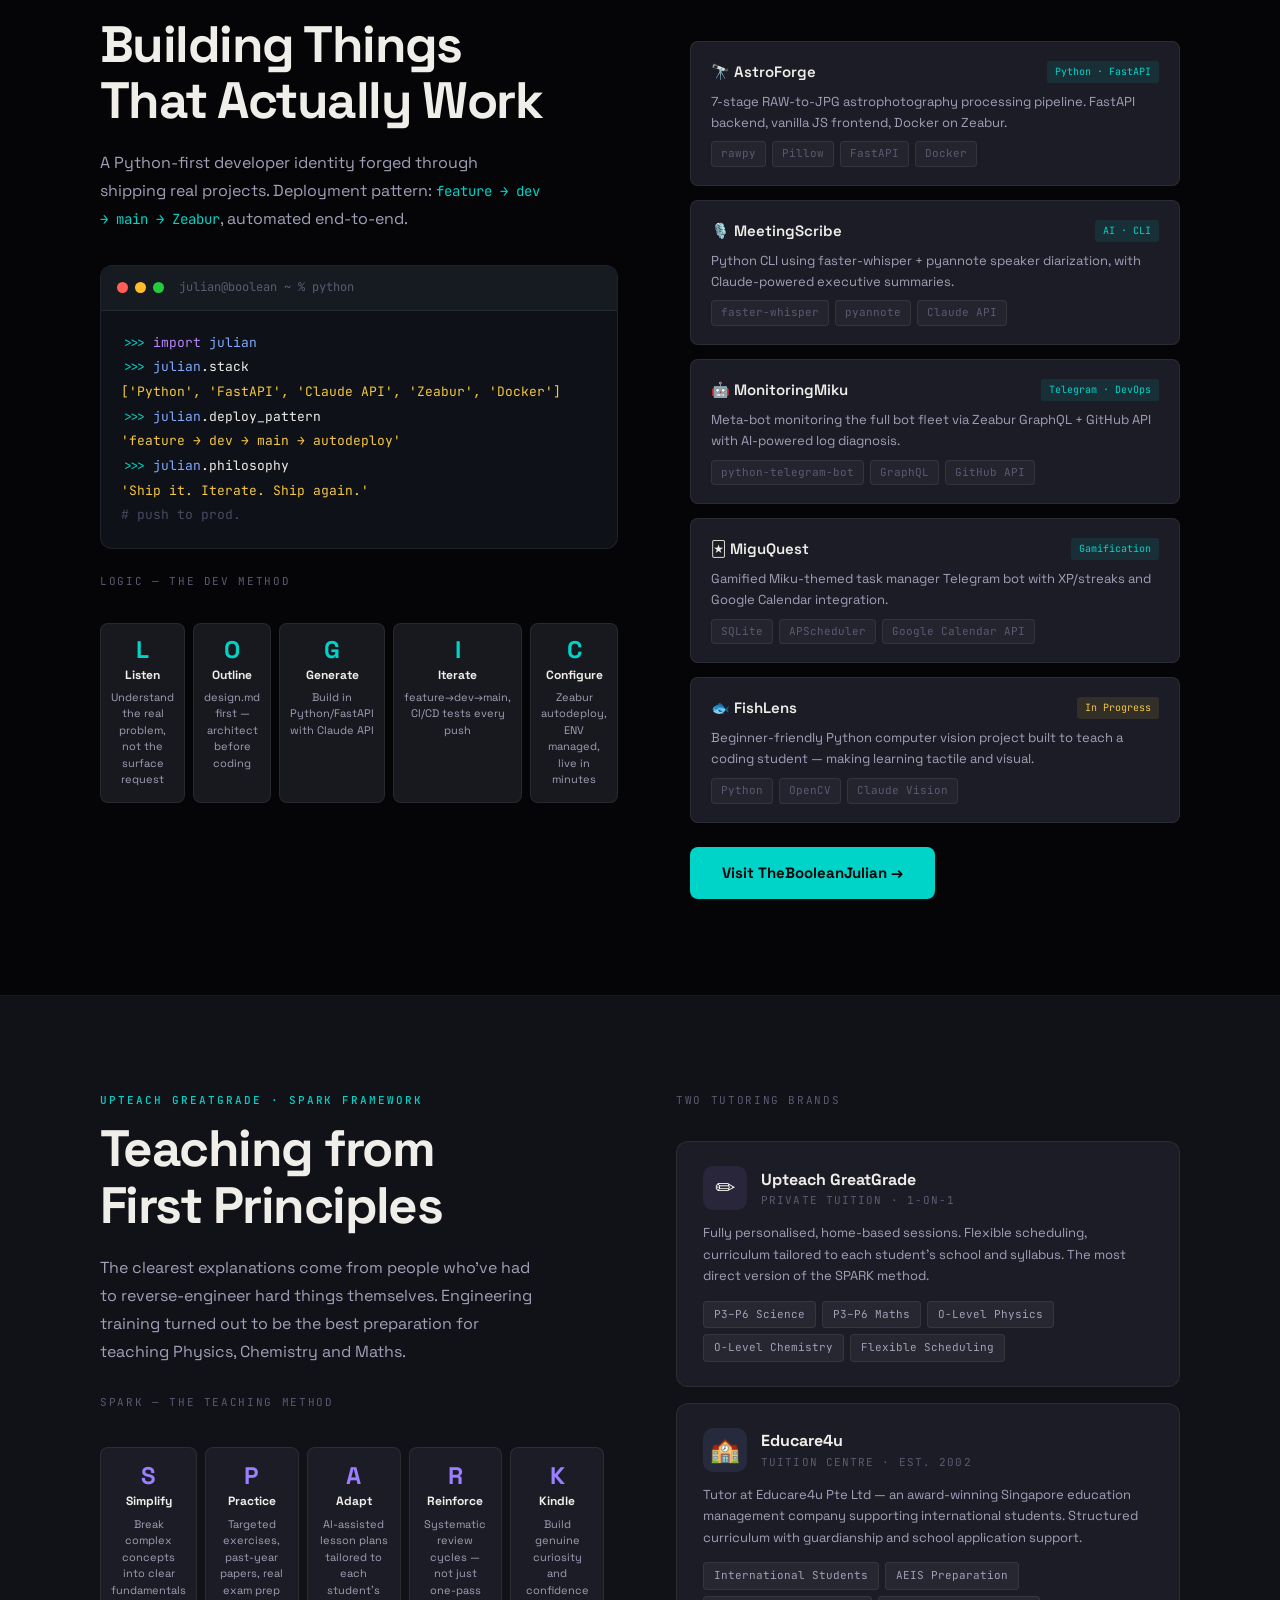
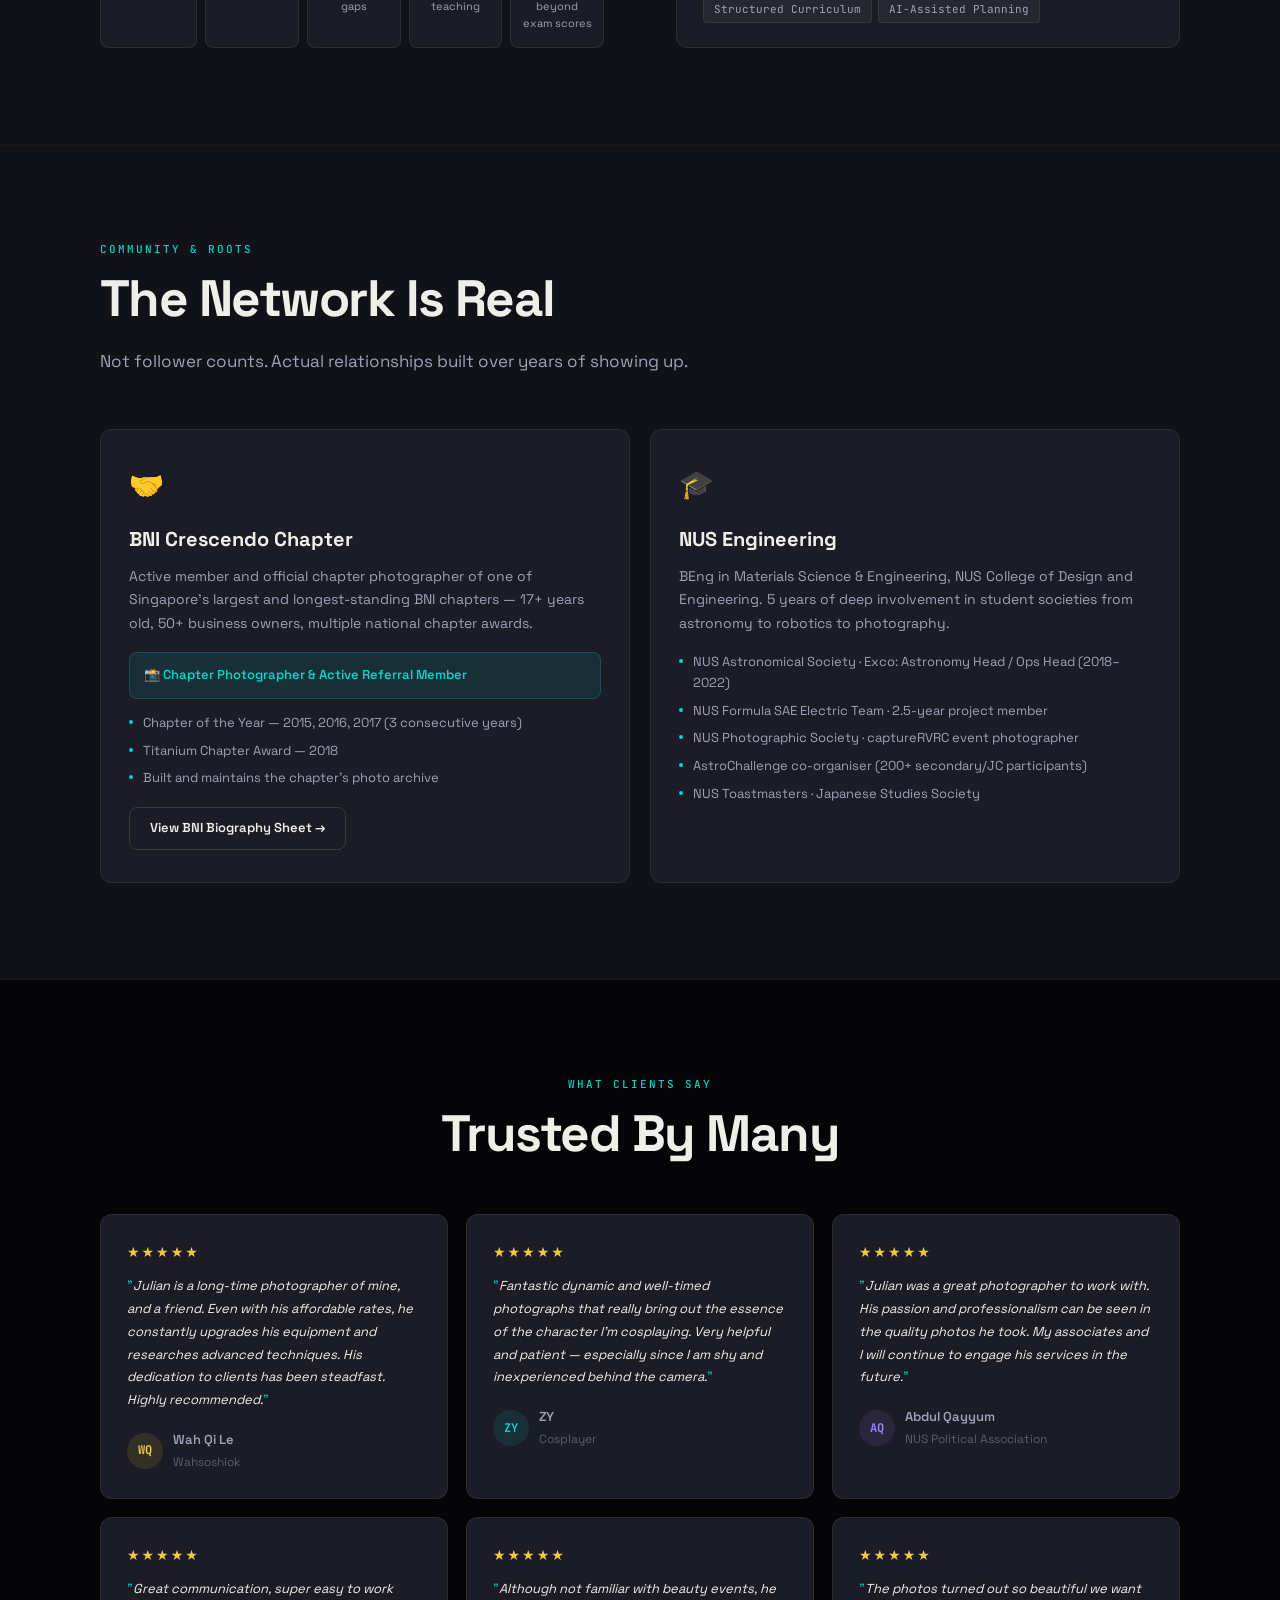
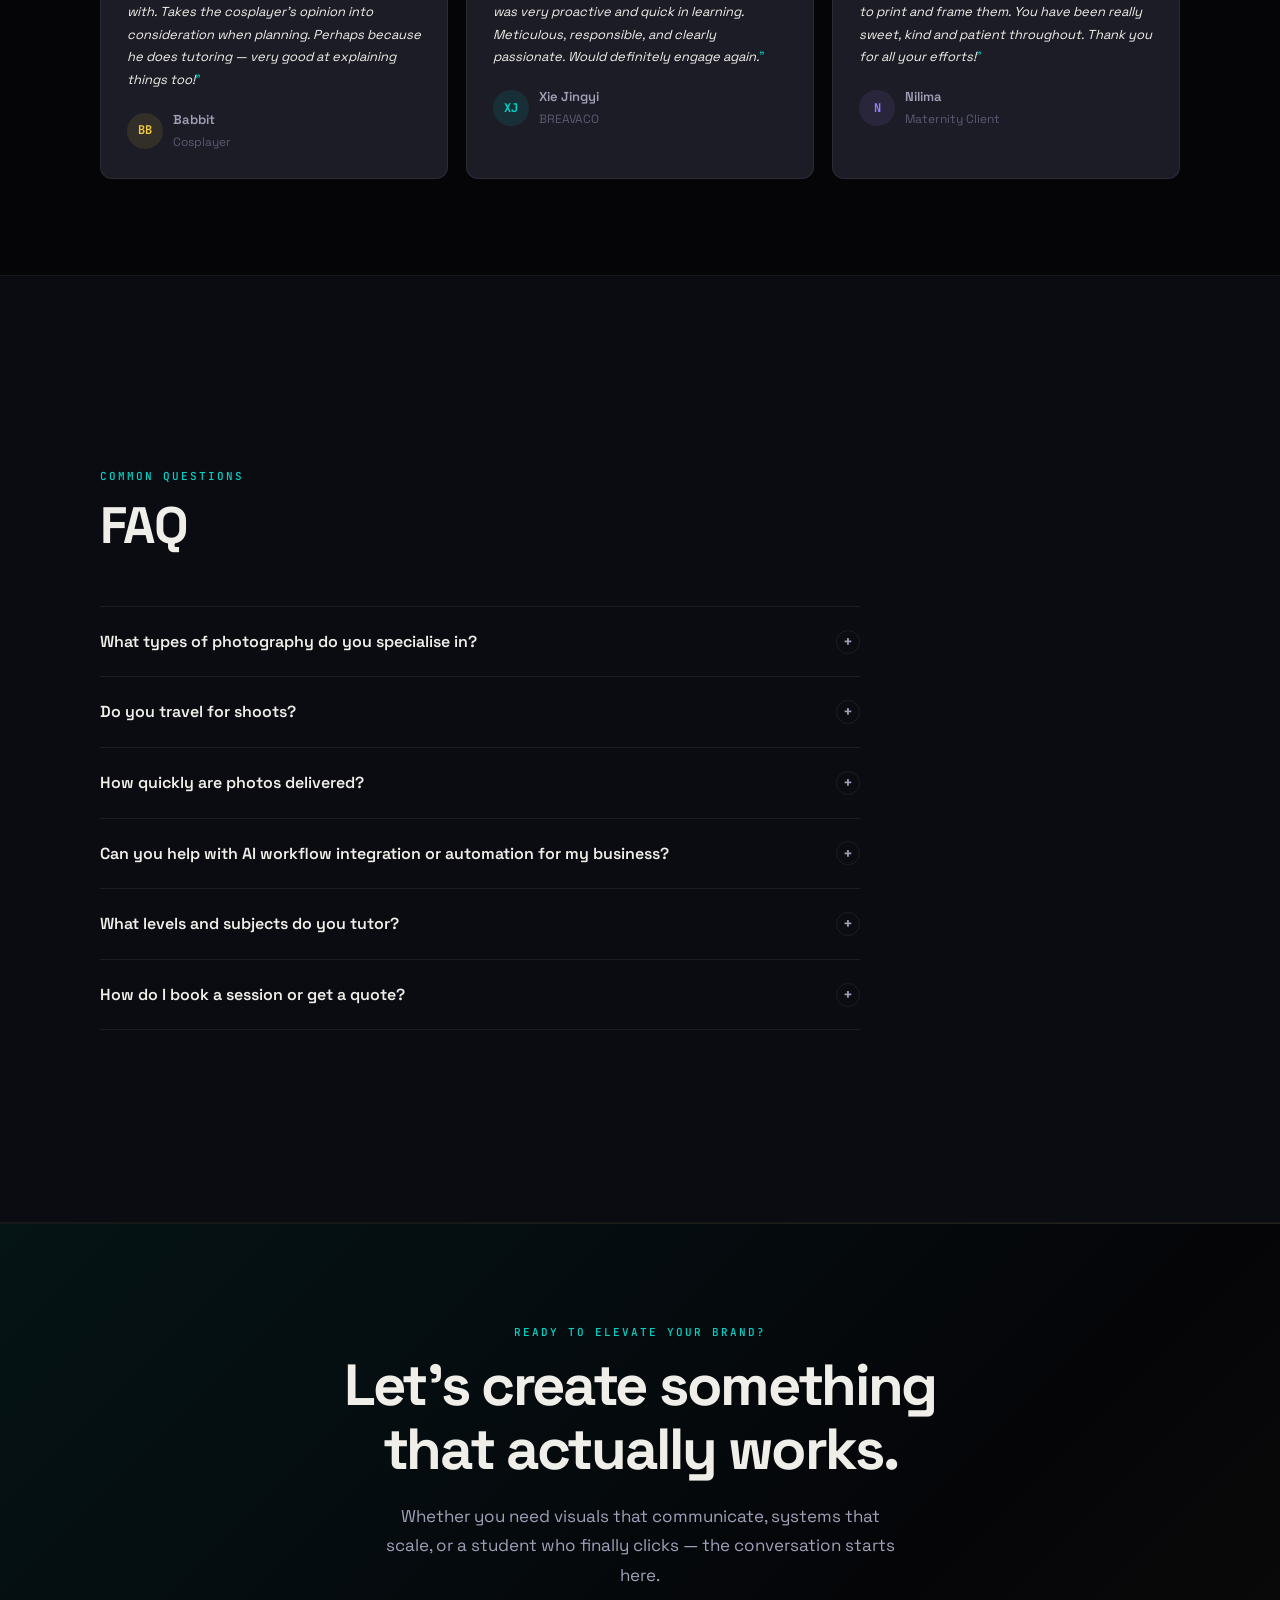
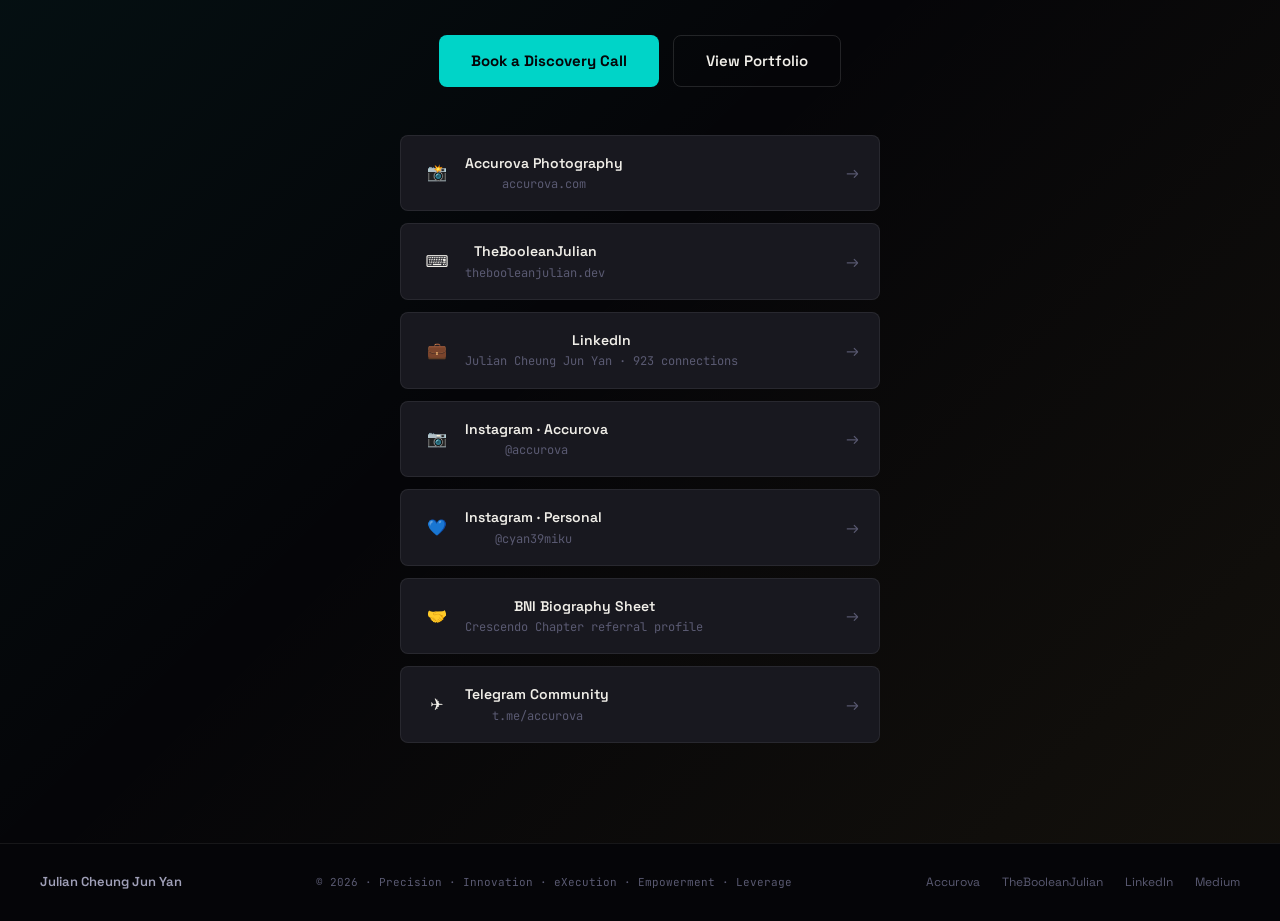
==== commit f9f9a9ab: "Link BNI biography sheet and TheBooleanJulian site, rebrand tutoring venture Restore link to bni-bio" ====
--- a/index.html
+++ b/index.html
@@ -427,7 +427,7 @@
           "Businesses don't just need beautiful photos. They need images that communicate."
         </div>
         <p>Then came code. I realised the same workflow frustrations I experienced as a creative — repetitive edits, disorganised client files, manual processes — were everywhere. I started building tools to solve them: Telegram bots, AI-powered pipelines, RAW processing engines. <strong>TheBooleanJulian</strong> was born from shipping real things that real people use.</p>
-        <p>Teaching followed naturally. The ability to reverse-engineer complexity — to find the underlying structure of a hard topic and explain it from first principles — turned out to be exactly what tutoring required. Today, under both <strong>TutorJulian</strong> and <strong>Educare4u</strong>, I apply the same engineering clarity to Primary and Secondary Science and Maths.</p>
+        <p>Teaching followed naturally. The ability to reverse-engineer complexity — to find the underlying structure of a hard topic and explain it from first principles — turned out to be exactly what tutoring required. Today, under both <strong>Upteach GreatGrade</strong> and <strong>Educare4u</strong>, I apply the same engineering clarity to Primary and Secondary Science and Maths.</p>
         <p>Today, the three strands are <strong>one practice</strong>: precision, innovation, and the belief that craft without execution is just potential.</p>
       </div>
     </div>
@@ -575,9 +575,9 @@
       <!-- TUTORJULIAN -->
       <div class="vc edu fi">
         <div class="v-icon">📐</div>
-        <div class="v-name">TutorJulian</div>
+        <div class="v-name">Upteach GreatGrade</div>
         <div class="v-badge">Private Tuition · Science & Maths</div>
-        <p class="v-desc">Private and centre-based tutoring for Primary and Secondary Science and Mathematics — under both the TutorJulian and Educare4u brands. AI-assisted lesson planning, adaptive teaching, real student outcomes.</p>
+        <p class="v-desc">Private and centre-based tutoring for Primary and Secondary Science and Mathematics — under both the Upteach GreatGrade and Educare4u brands. AI-assisted lesson planning, adaptive teaching, real student outcomes.</p>
         <div class="pills">
           <span class="pill">P3–P6 Sci & Maths</span>
           <span class="pill">O-Level Sciences</span>
@@ -694,6 +694,7 @@
           <div class="pcard"><div class="pc-h"><div class="pc-n">🃏 MiguQuest</div><div class="pc-t">Gamification</div></div><div class="pc-d">Gamified Miku-themed task manager Telegram bot with XP/streaks and Google Calendar integration.</div><div class="spills"><span class="sp">SQLite</span><span class="sp">APScheduler</span><span class="sp">Google Calendar API</span></div></div>
           <div class="pcard"><div class="pc-h"><div class="pc-n">🐟 FishLens</div><div class="pc-wip">In Progress</div></div><div class="pc-d">Beginner-friendly Python computer vision project built to teach a coding student — making learning tactile and visual.</div><div class="spills"><span class="sp">Python</span><span class="sp">OpenCV</span><span class="sp">Claude Vision</span></div></div>
         </div>
+        <div style="margin-top:24px"><a href="https://thebooleanjulian.dev" class="btn-p" target="_blank">Visit TheBooleanJulian →</a></div>
       </div>
     </div>
   </div>
@@ -706,7 +707,7 @@
   <div class="sec-in" style="padding-top:96px;padding-bottom:96px">
     <div class="tutor-layout fi">
       <div>
-        <div class="slbl">TutorJulian · SPARK Framework</div>
+        <div class="slbl">Upteach GreatGrade · SPARK Framework</div>
         <h2 class="stit">Teaching from<br>First Principles</h2>
         <p style="font-size:16px;color:var(--t2);line-height:1.75;max-width:440px;margin-bottom:28px">The clearest explanations come from people who've had to reverse-engineer hard things themselves. Engineering training turned out to be the best preparation for teaching Physics, Chemistry and Maths.</p>
         <div style="font-family:var(--fm);font-size:11px;letter-spacing:.15em;text-transform:uppercase;color:var(--t3);margin-bottom:12px">SPARK — The Teaching Method</div>
@@ -725,7 +726,7 @@
             <div class="tb-head">
               <div class="tb-icon">✏️</div>
               <div>
-                <div class="tb-name">TutorJulian</div>
+                <div class="tb-name">Upteach GreatGrade</div>
                 <div class="tb-type">Private Tuition · 1-on-1</div>
               </div>
             </div>
@@ -779,6 +780,7 @@
           <div class="eitem">Titanium Chapter Award — 2018</div>
           <div class="eitem">Built and maintains the chapter's photo archive</div>
         </div>
+        <div style="margin-top:18px"><a href="bni-bio.html" class="btn-s" style="padding:10px 20px;font-size:13px">View BNI Biography Sheet →</a></div>
       </div>
       <div class="com-card fi">
         <div class="com-icon">🎓</div>
@@ -842,7 +844,7 @@
       </details>
       <details class="faq-item">
         <summary class="faq-q">What levels and subjects do you tutor?<span class="faq-icon"></span></summary>
-        <div class="faq-a">Primary 3 to Primary 6 Mathematics and Science, and Secondary level Physics and Chemistry (O-Level syllabus). Available both privately (TutorJulian — 1-on-1, flexible location) and through Educare4u tuition centre. If you're unsure whether your child's level is a fit, a diagnostic session can be arranged first.</div>
+        <div class="faq-a">Primary 3 to Primary 6 Mathematics and Science, and Secondary level Physics and Chemistry (O-Level syllabus). Available both privately (Upteach GreatGrade — 1-on-1, flexible location) and through Educare4u tuition centre. If you're unsure whether your child's level is a fit, a diagnostic session can be arranged first.</div>
       </details>
       <details class="faq-item">
         <summary class="faq-q">How do I book a session or get a quote?<span class="faq-icon"></span></summary>
@@ -866,9 +868,11 @@
     </div>
     <div class="clinks">
       <a href="https://www.accurova.com" class="clc" target="_blank"><div class="clc-l"><div class="clc-ico">📸</div><div><div class="clc-lb">Accurova Photography</div><div class="clc-h">accurova.com</div></div></div><div class="clc-arr">→</div></a>
+      <a href="https://thebooleanjulian.dev" class="clc" target="_blank"><div class="clc-l"><div class="clc-ico">⌨️</div><div><div class="clc-lb">TheBooleanJulian</div><div class="clc-h">thebooleanjulian.dev</div></div></div><div class="clc-arr">→</div></a>
       <a href="https://sg.linkedin.com/in/juliancheungjunyan" class="clc" target="_blank"><div class="clc-l"><div class="clc-ico">💼</div><div><div class="clc-lb">LinkedIn</div><div class="clc-h">Julian Cheung Jun Yan · 923 connections</div></div></div><div class="clc-arr">→</div></a>
       <a href="https://www.instagram.com/accurova/" class="clc" target="_blank"><div class="clc-l"><div class="clc-ico">📷</div><div><div class="clc-lb">Instagram · Accurova</div><div class="clc-h">@accurova</div></div></div><div class="clc-arr">→</div></a>
       <a href="https://www.instagram.com/cyan39miku" class="clc" target="_blank"><div class="clc-l"><div class="clc-ico">💙</div><div><div class="clc-lb">Instagram · Personal</div><div class="clc-h">@cyan39miku</div></div></div><div class="clc-arr">→</div></a>
+      <a href="bni-bio.html" class="clc"><div class="clc-l"><div class="clc-ico">🤝</div><div><div class="clc-lb">BNI Biography Sheet</div><div class="clc-h">Crescendo Chapter referral profile</div></div></div><div class="clc-arr">→</div></a>
       <a href="https://t.me/accurova" class="clc" target="_blank"><div class="clc-l"><div class="clc-ico">✈️</div><div><div class="clc-lb">Telegram Community</div><div class="clc-h">t.me/accurova</div></div></div><div class="clc-arr">→</div></a>
     </div>
   </div>
@@ -880,6 +884,7 @@
   <div class="f-copy">© 2026 · Precision · Innovation · eXecution · Empowerment · Leverage</div>
   <div class="f-links">
     <a href="https://www.accurova.com" target="_blank">Accurova</a>
+    <a href="https://thebooleanjulian.dev" target="_blank">TheBooleanJulian</a>
     <a href="https://sg.linkedin.com/in/juliancheungjunyan" target="_blank">LinkedIn</a>
     <a href="https://accurova.medium.com" target="_blank">Medium</a>
   </div>
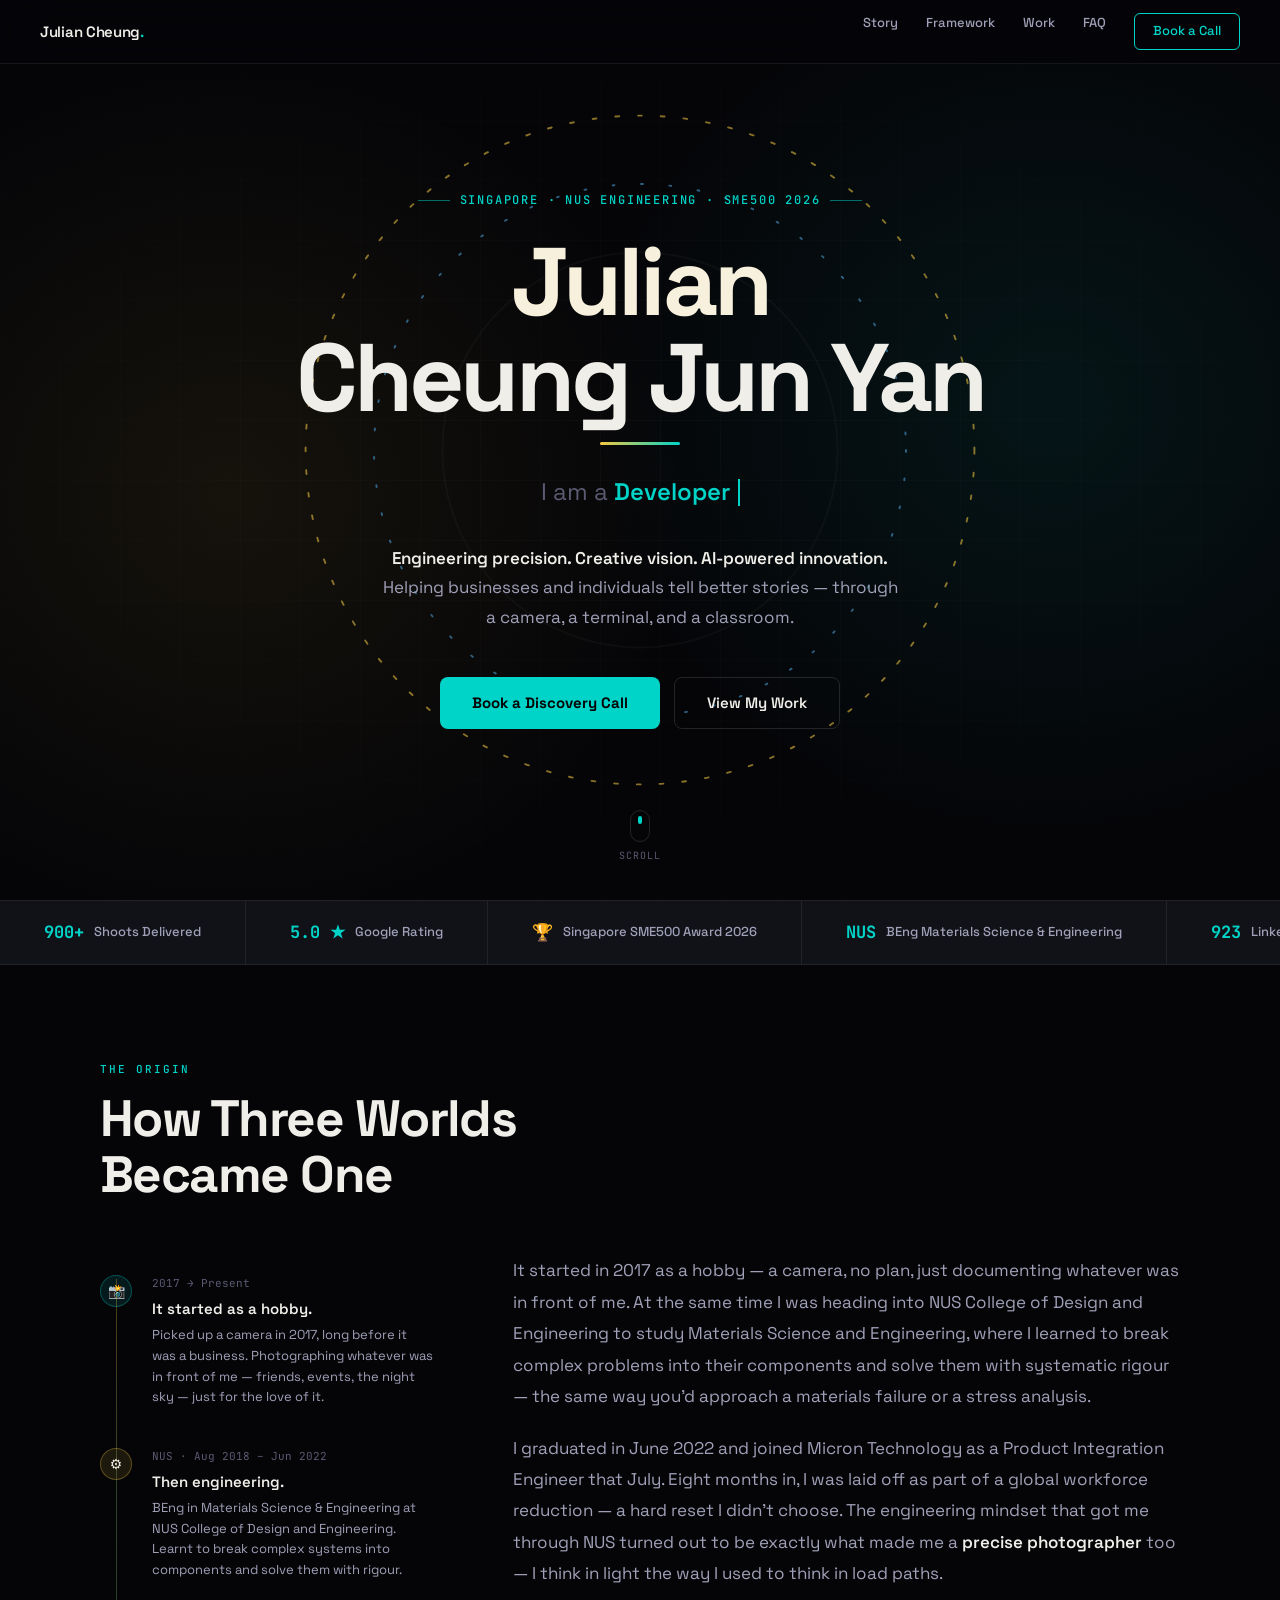
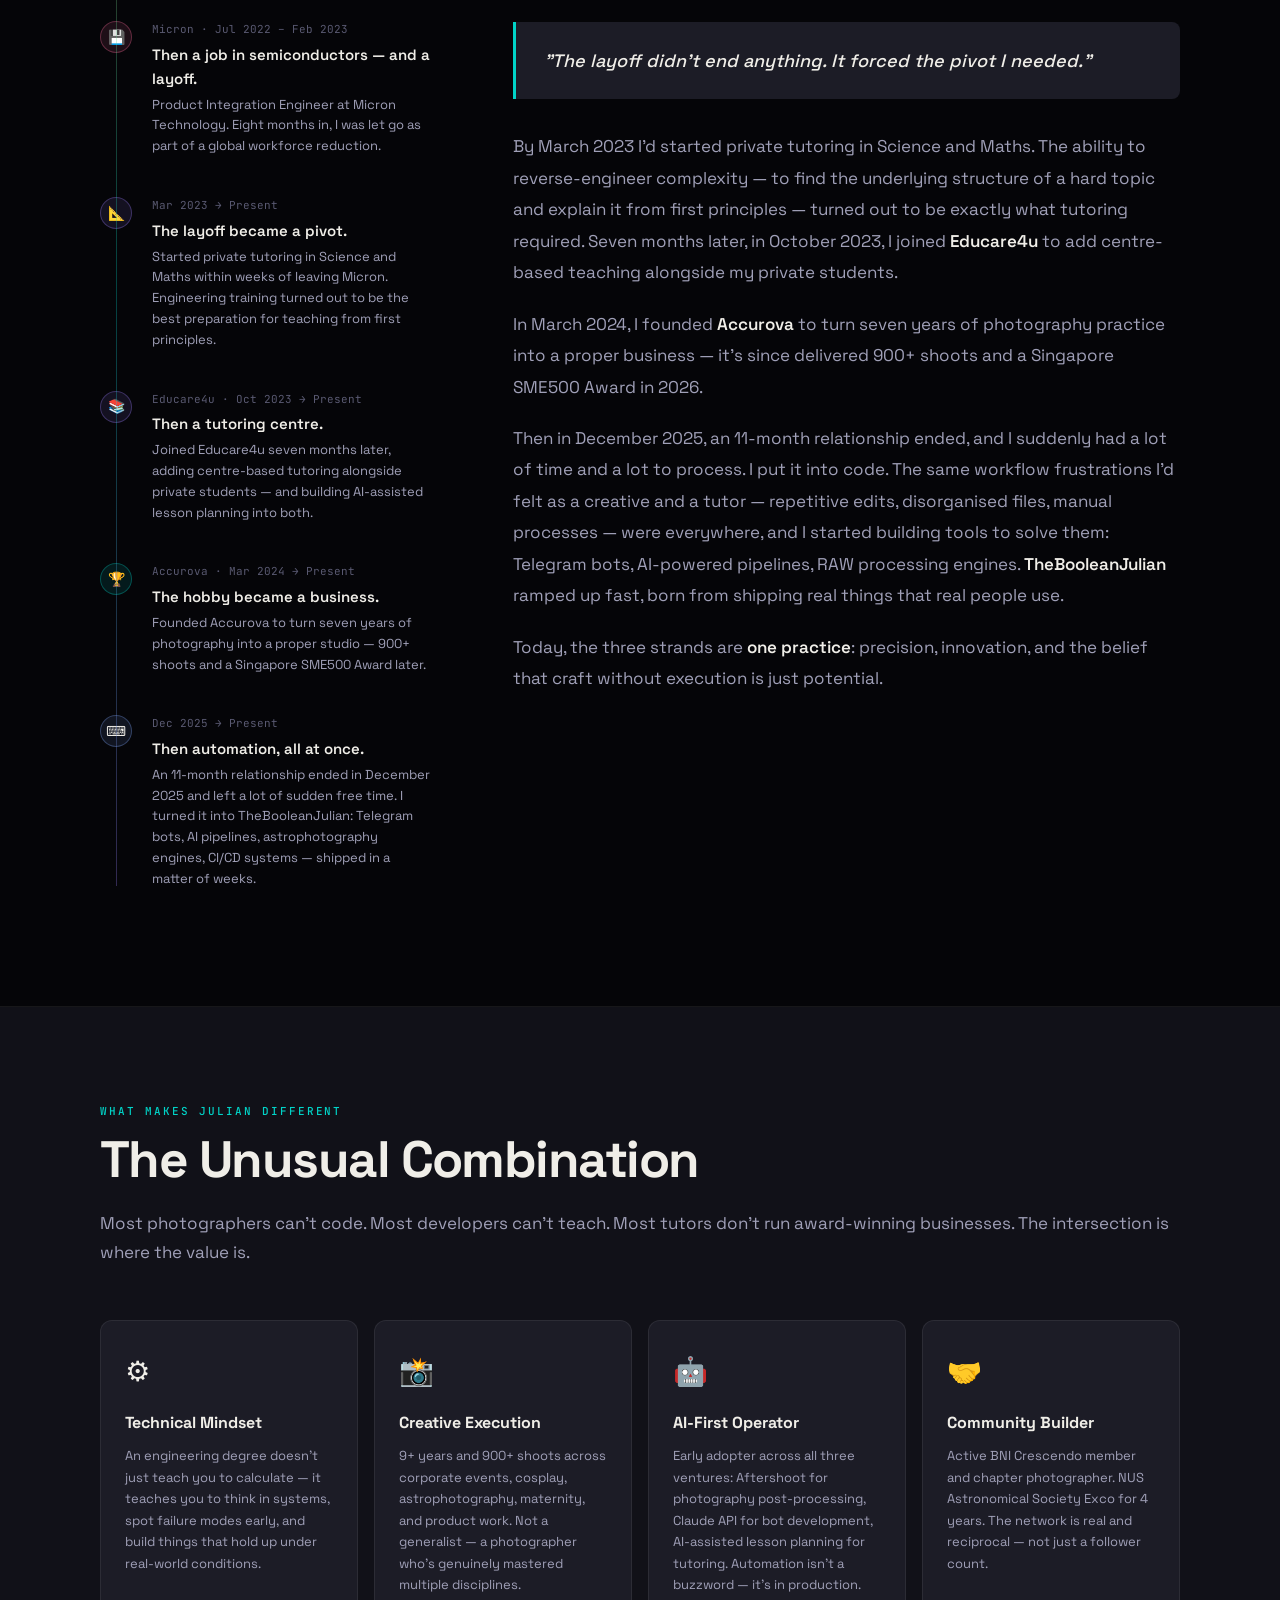
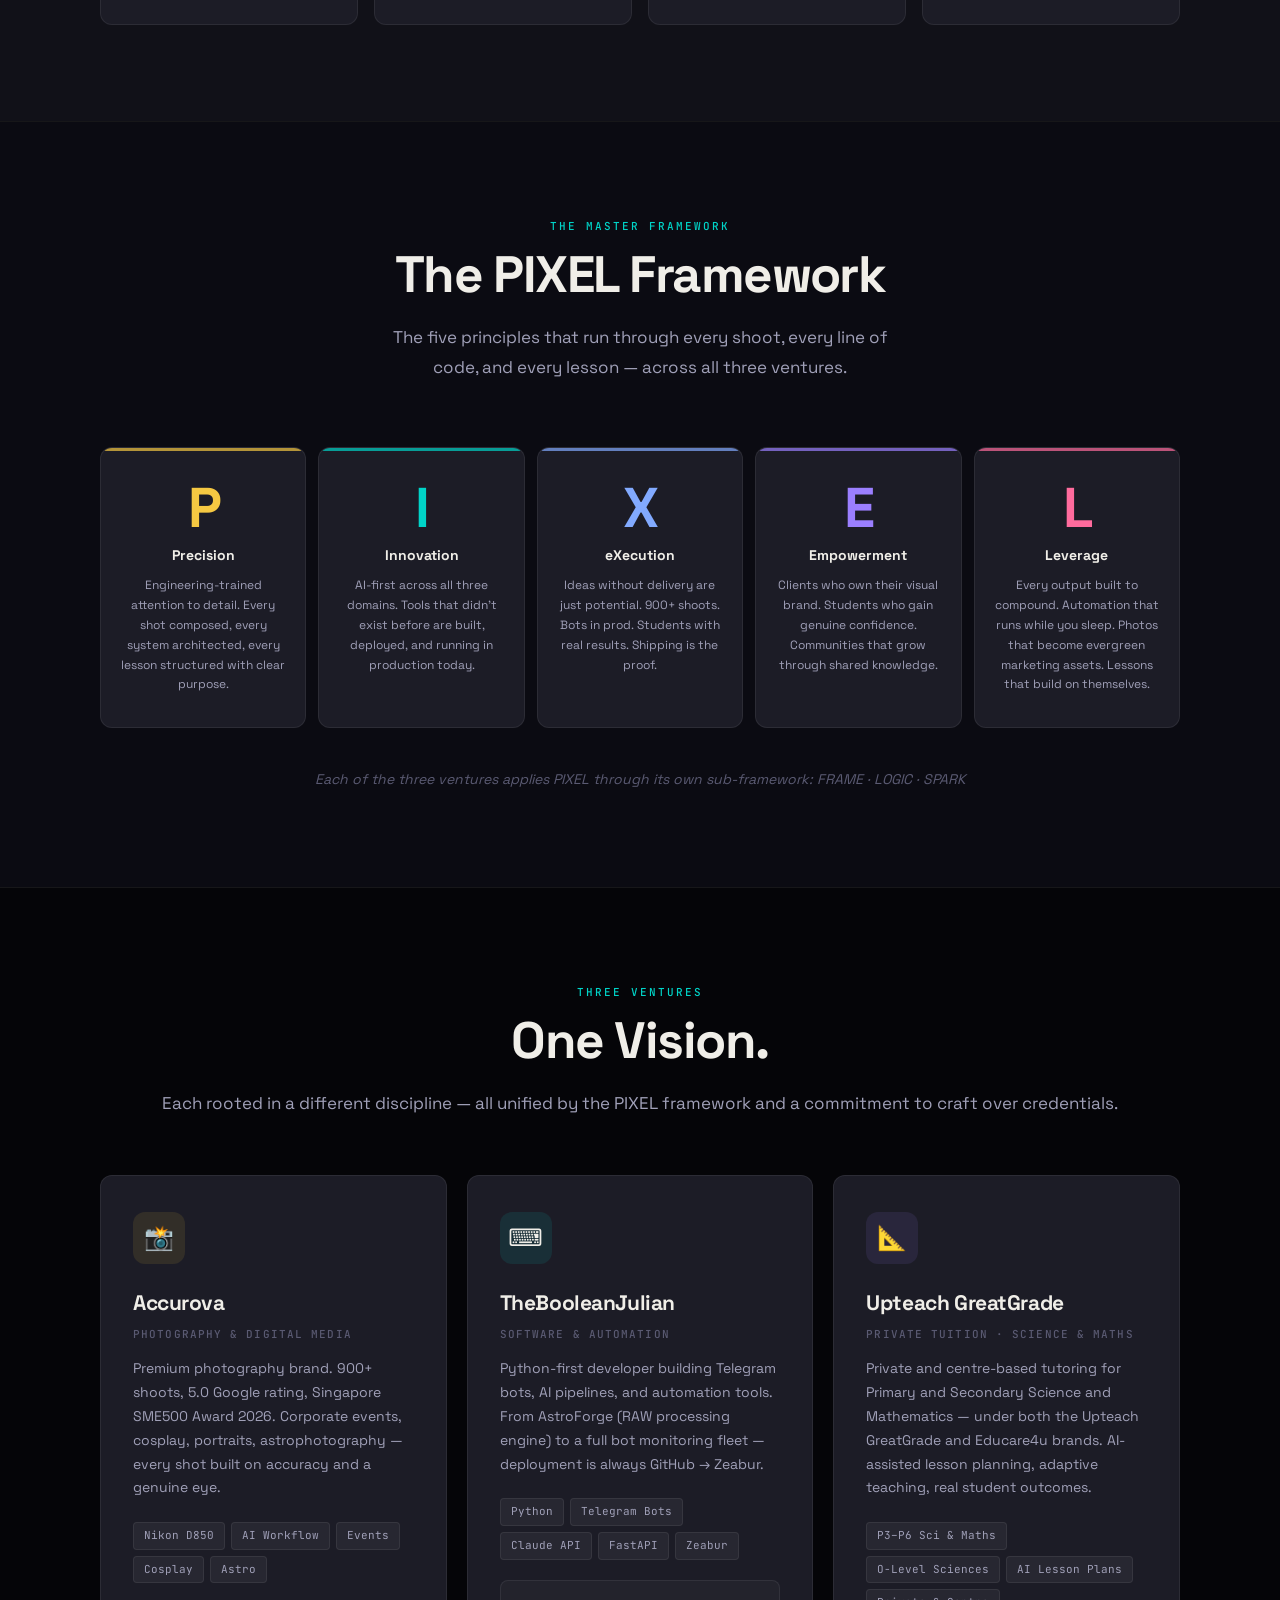
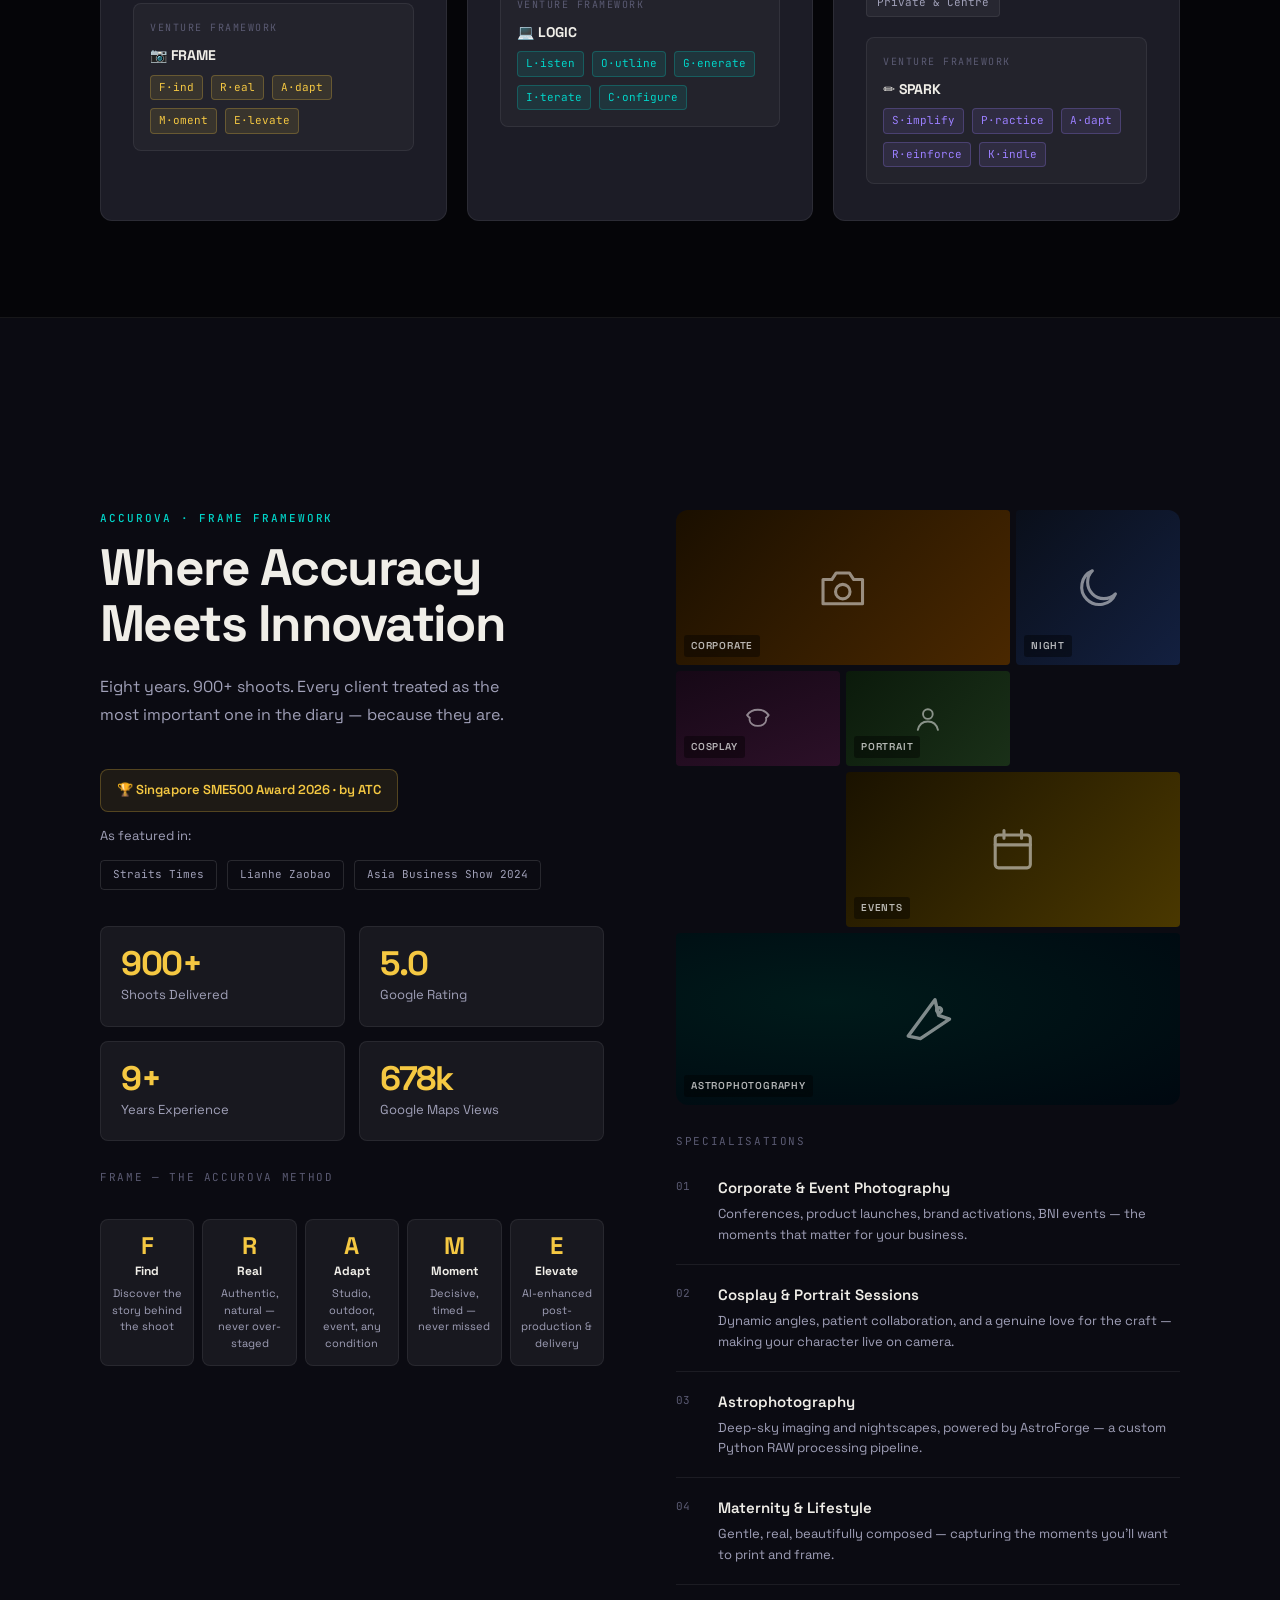
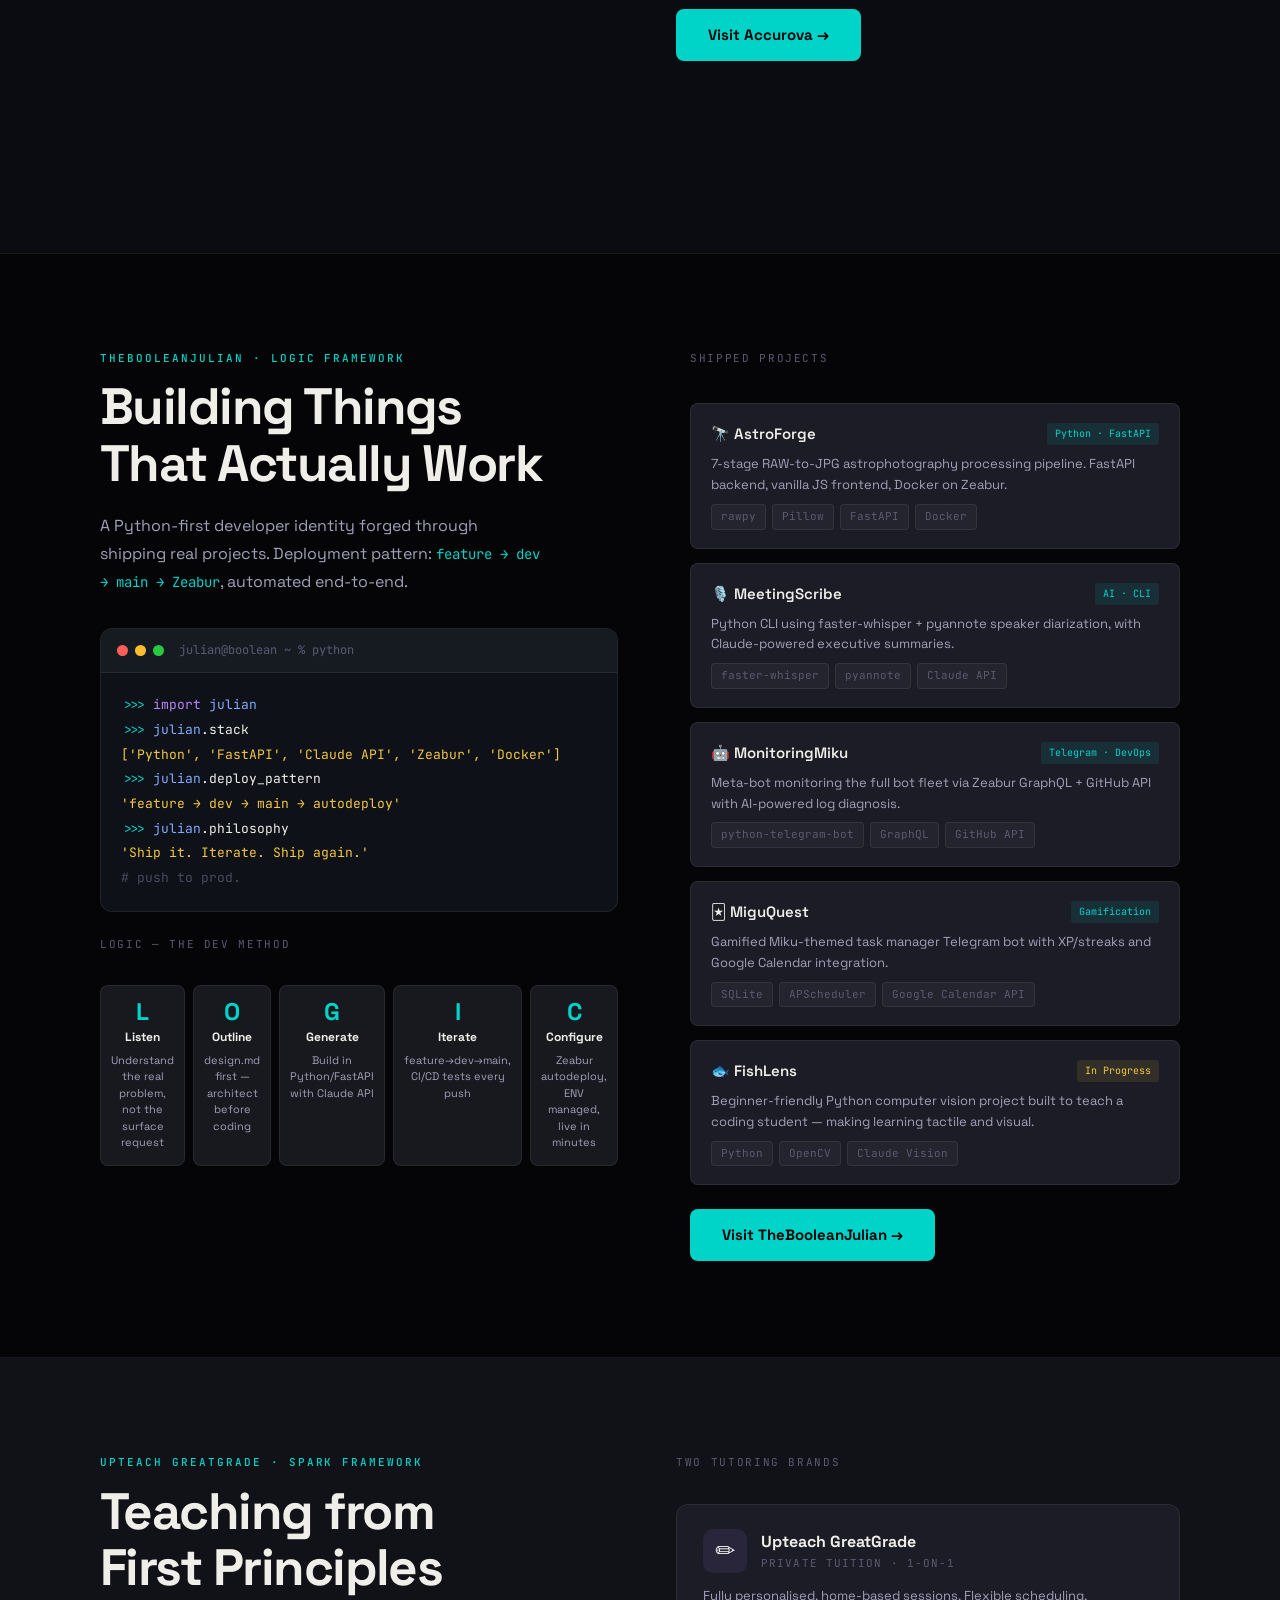
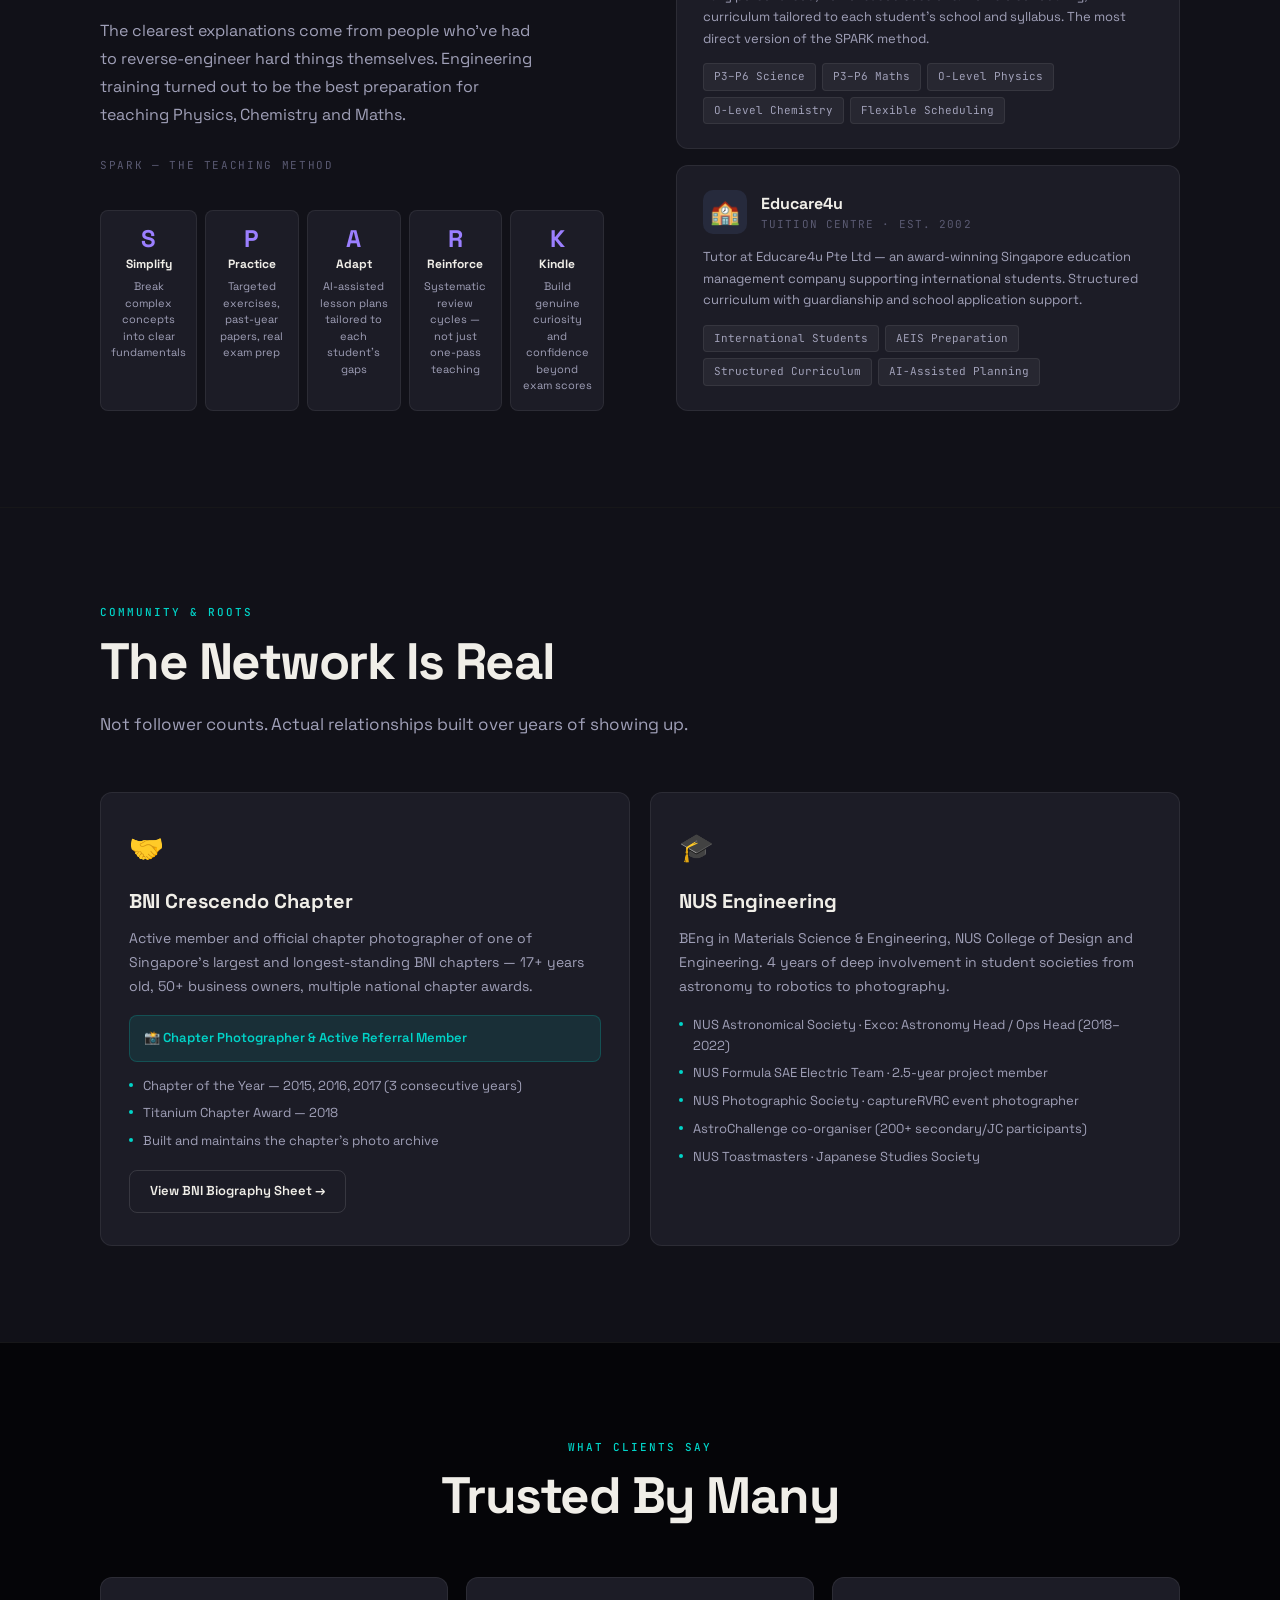
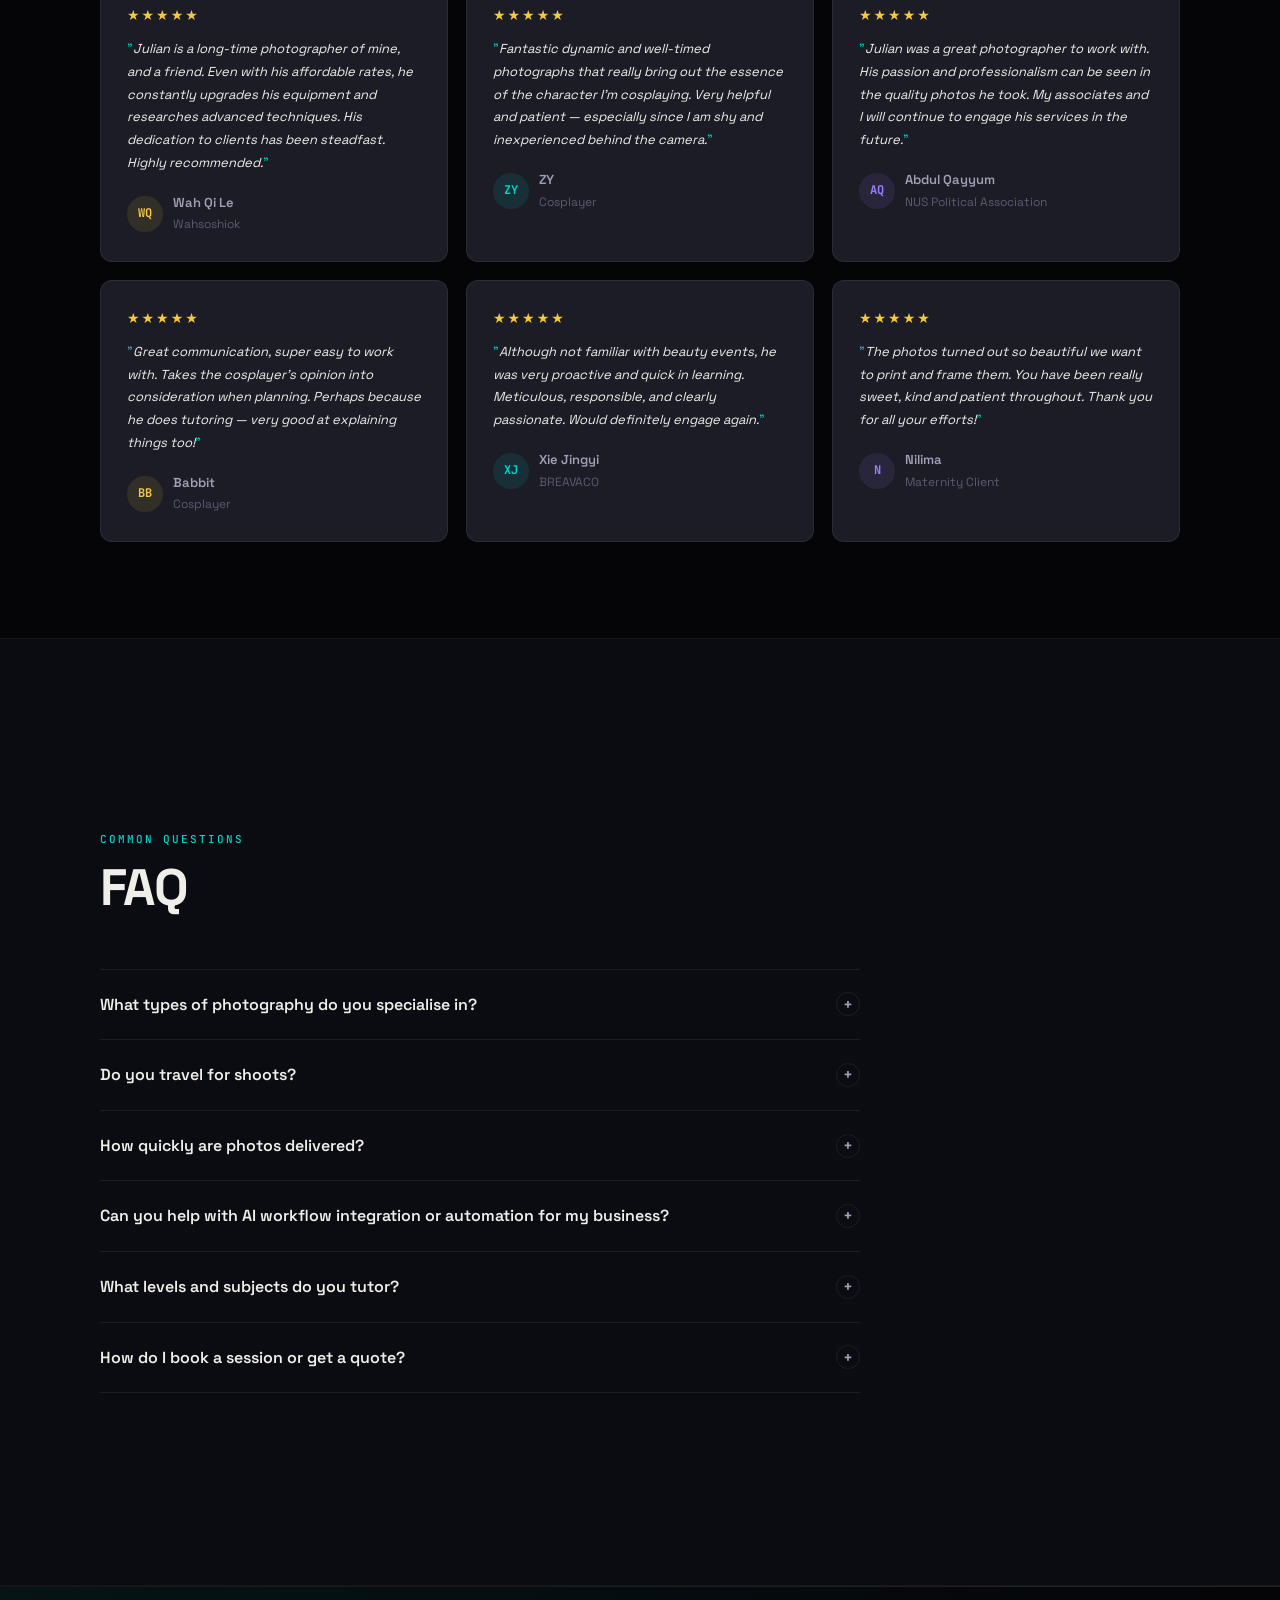
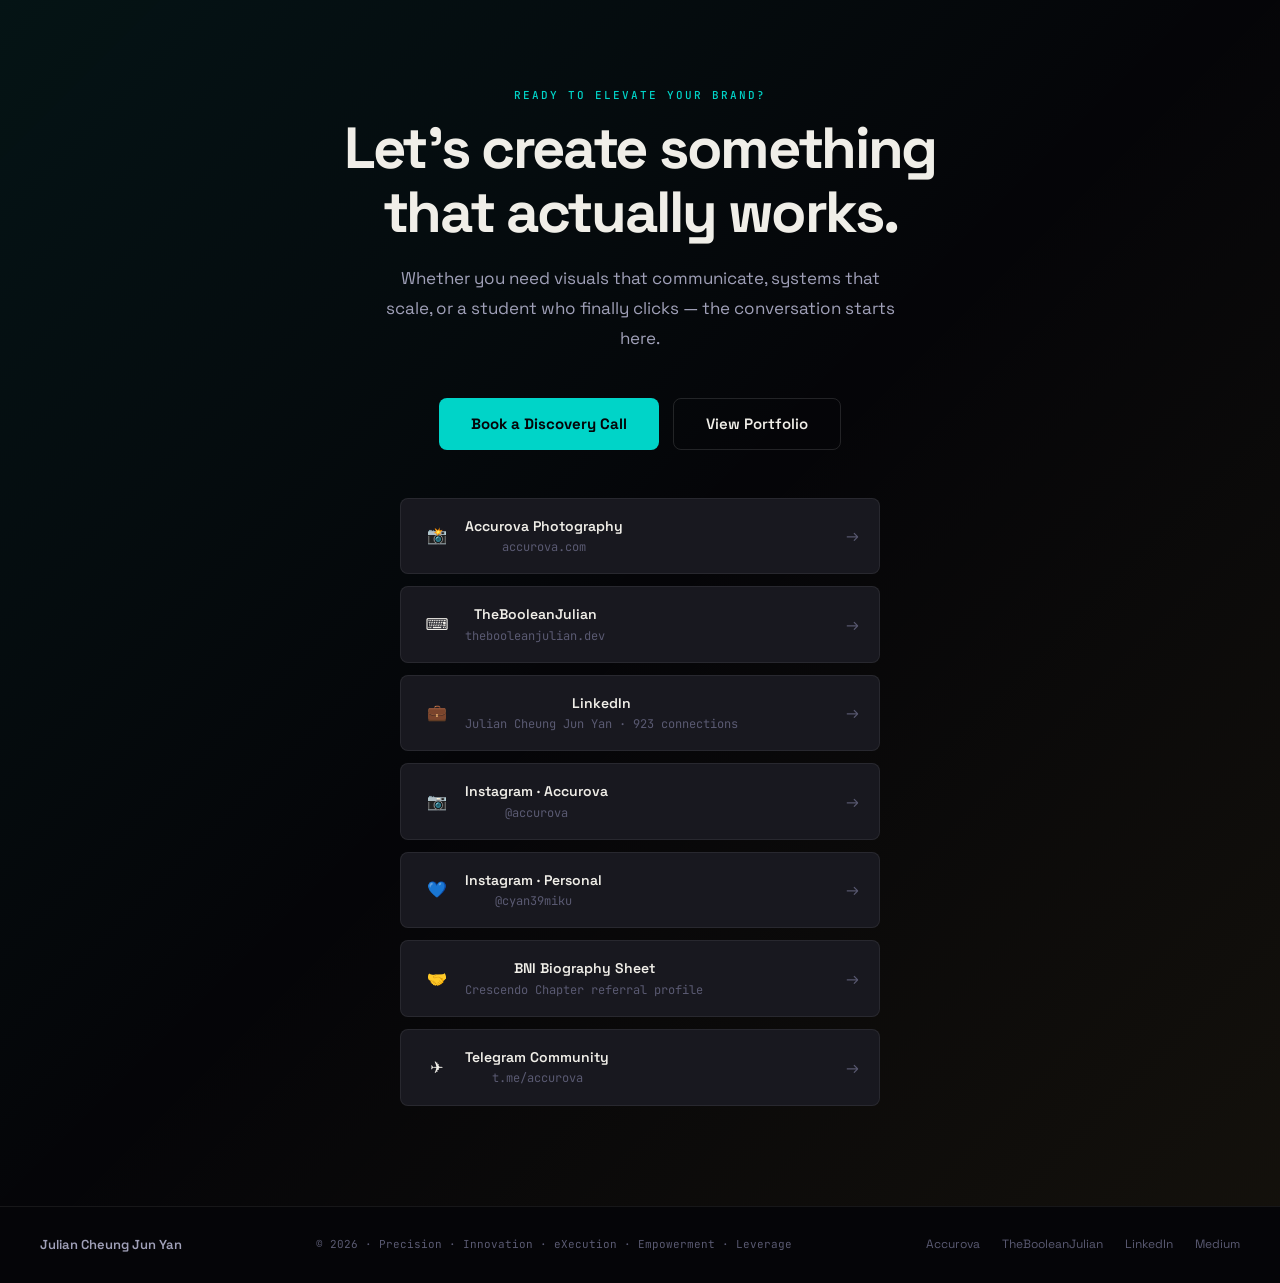
==== commit 934c4e4c: "Update origin story timeline with accurate career history Reflects real chronology: photography hobb" ====
--- a/index.html
+++ b/index.html
@@ -90,6 +90,7 @@
 .s-dot.photo{background:var(--teal-dim);border-color:rgba(0,212,200,0.3)}
 .s-dot.code{background:rgba(130,170,255,0.1);border-color:rgba(130,170,255,0.3)}
 .s-dot.teach{background:var(--purple-dim);border-color:rgba(155,127,255,0.3)}
+.s-dot.corp{background:rgba(255,107,157,0.1);border-color:rgba(255,107,157,0.3)}
 .s-year{font-family:var(--fm);font-size:11px;color:var(--t3);margin-bottom:4px}
 .s-title{font-size:15px;font-weight:600;margin-bottom:4px}
 .s-desc{font-size:13px;color:var(--t2);line-height:1.6}
@@ -362,7 +363,7 @@
     <div class="ci"><span class="n">🏆</span> Singapore SME500 Award 2026</div>
     <div class="ci"><span class="n">NUS</span> BEng Materials Science & Engineering</div>
     <div class="ci"><span class="n">923</span> LinkedIn Connections</div>
-    <div class="ci"><span class="n">8+</span> Years in Photography</div>
+    <div class="ci"><span class="n">9+</span> Years in Photography</div>
     <div class="ci"><span class="n">BNI</span> Crescendo Member</div>
     <div class="ci"><span class="n">Straits Times</span> Featured</div>
     <div class="ci"><span class="n">Lianhe Zaobao</span> Featured</div>
@@ -372,7 +373,7 @@
     <div class="ci"><span class="n">🏆</span> Singapore SME500 Award 2026</div>
     <div class="ci"><span class="n">NUS</span> BEng Materials Science & Engineering</div>
     <div class="ci"><span class="n">923</span> LinkedIn Connections</div>
-    <div class="ci"><span class="n">8+</span> Years in Photography</div>
+    <div class="ci"><span class="n">9+</span> Years in Photography</div>
     <div class="ci"><span class="n">BNI</span> Crescendo Member</div>
     <div class="ci"><span class="n">Straits Times</span> Featured</div>
     <div class="ci"><span class="n">Lianhe Zaobao</span> Featured</div>
@@ -388,46 +389,71 @@
     <div class="story-layout" style="margin-top:52px">
       <div class="story-spine">
         <div class="story-node">
+          <div class="s-dot photo">📸</div>
+          <div>
+            <div class="s-year">2017 → Present</div>
+            <div class="s-title">It started as a hobby.</div>
+            <div class="s-desc">Picked up a camera in 2017, long before it was a business. Photographing whatever was in front of me — friends, events, the night sky — just for the love of it.</div>
+          </div>
+        </div>
+        <div class="story-node">
           <div class="s-dot eng">⚙️</div>
           <div>
-            <div class="s-year">NUS · 2016–2021</div>
-            <div class="s-title">I started with engineering.</div>
+            <div class="s-year">NUS · Aug 2018 – Jun 2022</div>
+            <div class="s-title">Then engineering.</div>
             <div class="s-desc">BEng in Materials Science &amp; Engineering at NUS College of Design and Engineering. Learnt to break complex systems into components and solve them with rigour.</div>
           </div>
         </div>
         <div class="story-node">
-          <div class="s-dot photo">📸</div>
+          <div class="s-dot corp">💾</div>
           <div>
-            <div class="s-year">2016 → Present</div>
-            <div class="s-title">Photography became more than a hobby.</div>
-            <div class="s-desc">Documenting NUS events, astro trips to Tioman and Langkawi, cosplay shoots. The same structured thinking that made a good engineer made a precise photographer.</div>
+            <div class="s-year">Micron · Jul 2022 – Feb 2023</div>
+            <div class="s-title">Then a job in semiconductors — and a layoff.</div>
+            <div class="s-desc">Product Integration Engineer at Micron Technology. Eight months in, I was let go as part of a global workforce reduction.</div>
+          </div>
+        </div>
+        <div class="story-node">
+          <div class="s-dot teach">📐</div>
+          <div>
+            <div class="s-year">Mar 2023 → Present</div>
+            <div class="s-title">The layoff became a pivot.</div>
+            <div class="s-desc">Started private tutoring in Science and Maths within weeks of leaving Micron. Engineering training turned out to be the best preparation for teaching from first principles.</div>
+          </div>
+        </div>
+        <div class="story-node">
+          <div class="s-dot teach">📚</div>
+          <div>
+            <div class="s-year">Educare4u · Oct 2023 → Present</div>
+            <div class="s-title">Then a tutoring centre.</div>
+            <div class="s-desc">Joined Educare4u seven months later, adding centre-based tutoring alongside private students — and building AI-assisted lesson planning into both.</div>
+          </div>
+        </div>
+        <div class="story-node">
+          <div class="s-dot photo">🏆</div>
+          <div>
+            <div class="s-year">Accurova · Mar 2024 → Present</div>
+            <div class="s-title">The hobby became a business.</div>
+            <div class="s-desc">Founded Accurova to turn seven years of photography into a proper studio — 900+ shoots and a Singapore SME500 Award later.</div>
           </div>
         </div>
         <div class="story-node">
           <div class="s-dot code">⌨️</div>
           <div>
-            <div class="s-year">2022 → Present</div>
-            <div class="s-title">Then came automation.</div>
-            <div class="s-desc">The same workflow problems that frustrated me as a creative were everywhere. I started building: Telegram bots, AI pipelines, astrophotography engines, CI/CD systems.</div>
-          </div>
-        </div>
-        <div class="story-node">
-          <div class="s-dot teach">📐</div>
-          <div>
-            <div class="s-year">2021 → Present</div>
-            <div class="s-title">Then teaching.</div>
-            <div class="s-desc">The clearest explanations come from people who've had to reverse-engineer hard things. Engineering training turned out to be the best preparation for teaching Science and Maths.</div>
+            <div class="s-year">Dec 2025 → Present</div>
+            <div class="s-title">Then automation, all at once.</div>
+            <div class="s-desc">An 11-month relationship ended in December 2025 and left a lot of sudden free time. I turned it into TheBooleanJulian: Telegram bots, AI pipelines, astrophotography engines, CI/CD systems — shipped in a matter of weeks.</div>
           </div>
         </div>
       </div>
       <div class="story-text">
-        <p>I started with engineering. At NUS College of Design and Engineering, studying Materials Science and Engineering, I learned to break complex problems into their components and solve them with systematic rigour — the same way you'd approach a materials failure or a stress analysis.</p>
-        <p>At the same time, photography was growing alongside it. Not as a side hobby, but as a parallel language. I was photographing NUS Formula SAE builds, astrophotography trips, cosplay community events, and university functions. The engineering mindset made me a <strong>precise photographer</strong> — I think in light the way I used to think in load paths.</p>
+        <p>It started in 2017 as a hobby — a camera, no plan, just documenting whatever was in front of me. At the same time I was heading into NUS College of Design and Engineering to study Materials Science and Engineering, where I learned to break complex problems into their components and solve them with systematic rigour — the same way you'd approach a materials failure or a stress analysis.</p>
+        <p>I graduated in June 2022 and joined Micron Technology as a Product Integration Engineer that July. Eight months in, I was laid off as part of a global workforce reduction — a hard reset I didn't choose. The engineering mindset that got me through NUS turned out to be exactly what made me a <strong>precise photographer</strong> too — I think in light the way I used to think in load paths.</p>
         <div class="story-quote">
-          "Businesses don't just need beautiful photos. They need images that communicate."
-        </div>
-        <p>Then came code. I realised the same workflow frustrations I experienced as a creative — repetitive edits, disorganised client files, manual processes — were everywhere. I started building tools to solve them: Telegram bots, AI-powered pipelines, RAW processing engines. <strong>TheBooleanJulian</strong> was born from shipping real things that real people use.</p>
-        <p>Teaching followed naturally. The ability to reverse-engineer complexity — to find the underlying structure of a hard topic and explain it from first principles — turned out to be exactly what tutoring required. Today, under both <strong>Upteach GreatGrade</strong> and <strong>Educare4u</strong>, I apply the same engineering clarity to Primary and Secondary Science and Maths.</p>
+          "The layoff didn't end anything. It forced the pivot I needed."
+        </div>
+        <p>By March 2023 I'd started private tutoring in Science and Maths. The ability to reverse-engineer complexity — to find the underlying structure of a hard topic and explain it from first principles — turned out to be exactly what tutoring required. Seven months later, in October 2023, I joined <strong>Educare4u</strong> to add centre-based teaching alongside my private students.</p>
+        <p>In March 2024, I founded <strong>Accurova</strong> to turn seven years of photography practice into a proper business — it's since delivered 900+ shoots and a Singapore SME500 Award in 2026.</p>
+        <p>Then in December 2025, an 11-month relationship ended, and I suddenly had a lot of time and a lot to process. I put it into code. The same workflow frustrations I'd felt as a creative and a tutor — repetitive edits, disorganised files, manual processes — were everywhere, and I started building tools to solve them: Telegram bots, AI-powered pipelines, RAW processing engines. <strong>TheBooleanJulian</strong> ramped up fast, born from shipping real things that real people use.</p>
         <p>Today, the three strands are <strong>one practice</strong>: precision, innovation, and the belief that craft without execution is just potential.</p>
       </div>
     </div>
@@ -451,7 +477,7 @@
       <div class="diff-card fi">
         <div class="diff-icon">📸</div>
         <div class="diff-title">Creative Execution</div>
-        <div class="diff-desc">8+ years and 900+ shoots across corporate events, cosplay, astrophotography, maternity, and product work. Not a generalist — a photographer who's genuinely mastered multiple disciplines.</div>
+        <div class="diff-desc">9+ years and 900+ shoots across corporate events, cosplay, astrophotography, maternity, and product work. Not a generalist — a photographer who's genuinely mastered multiple disciplines.</div>
       </div>
       <div class="diff-card fi">
         <div class="diff-icon">🤖</div>
@@ -620,7 +646,7 @@
         <div class="astats">
           <div class="sc"><div class="n">900+</div><div class="l">Shoots Delivered</div></div>
           <div class="sc"><div class="n">5.0</div><div class="l">Google Rating</div></div>
-          <div class="sc"><div class="n">8+</div><div class="l">Years Experience</div></div>
+          <div class="sc"><div class="n">9+</div><div class="l">Years Experience</div></div>
           <div class="sc"><div class="n">678k</div><div class="l">Google Maps Views</div></div>
         </div>
         <!-- FRAME Framework detail -->
@@ -785,7 +811,7 @@
       <div class="com-card fi">
         <div class="com-icon">🎓</div>
         <div class="com-title">NUS Engineering</div>
-        <div class="com-desc">BEng in Materials Science & Engineering, NUS College of Design and Engineering. 5 years of deep involvement in student societies from astronomy to robotics to photography.</div>
+        <div class="com-desc">BEng in Materials Science & Engineering, NUS College of Design and Engineering. 4 years of deep involvement in student societies from astronomy to robotics to photography.</div>
         <div class="eitems">
           <div class="eitem">NUS Astronomical Society · Exco: Astronomy Head / Ops Head (2018–2022)</div>
           <div class="eitem">NUS Formula SAE Electric Team · 2.5-year project member</div>
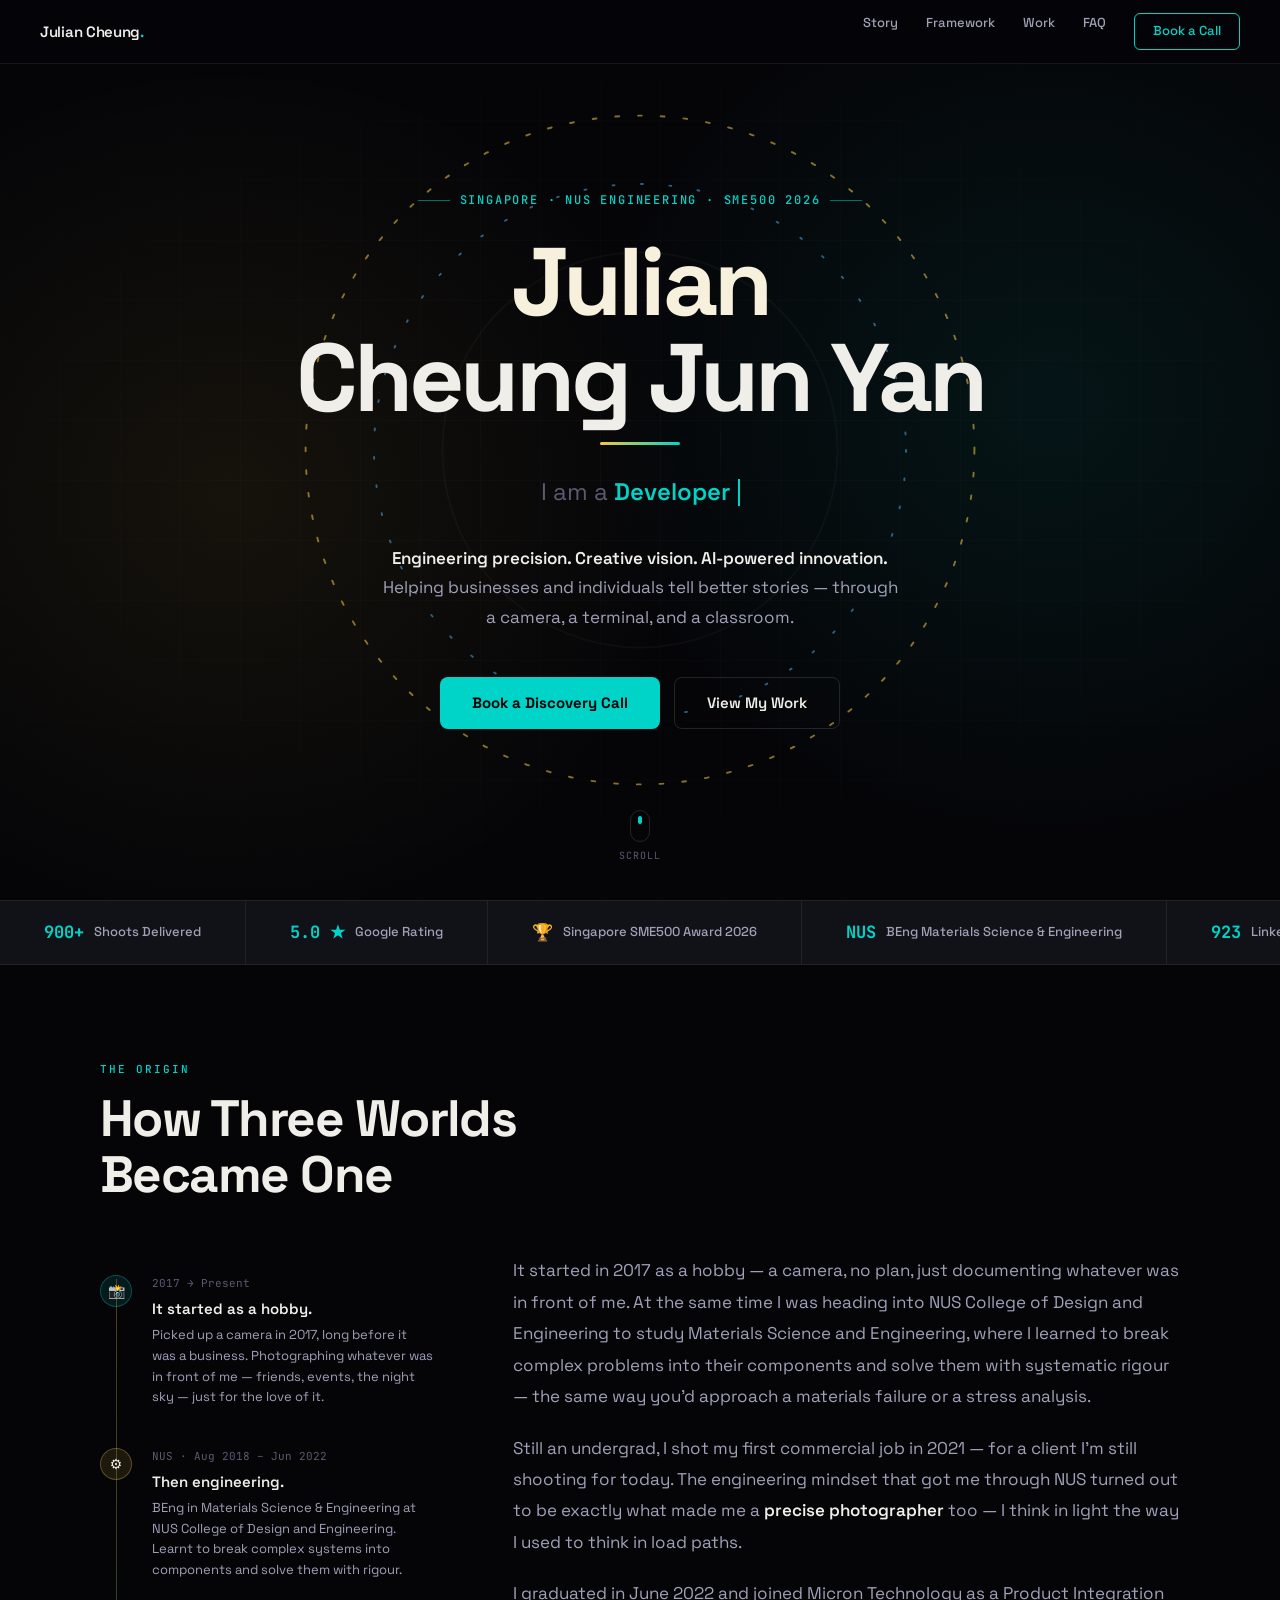
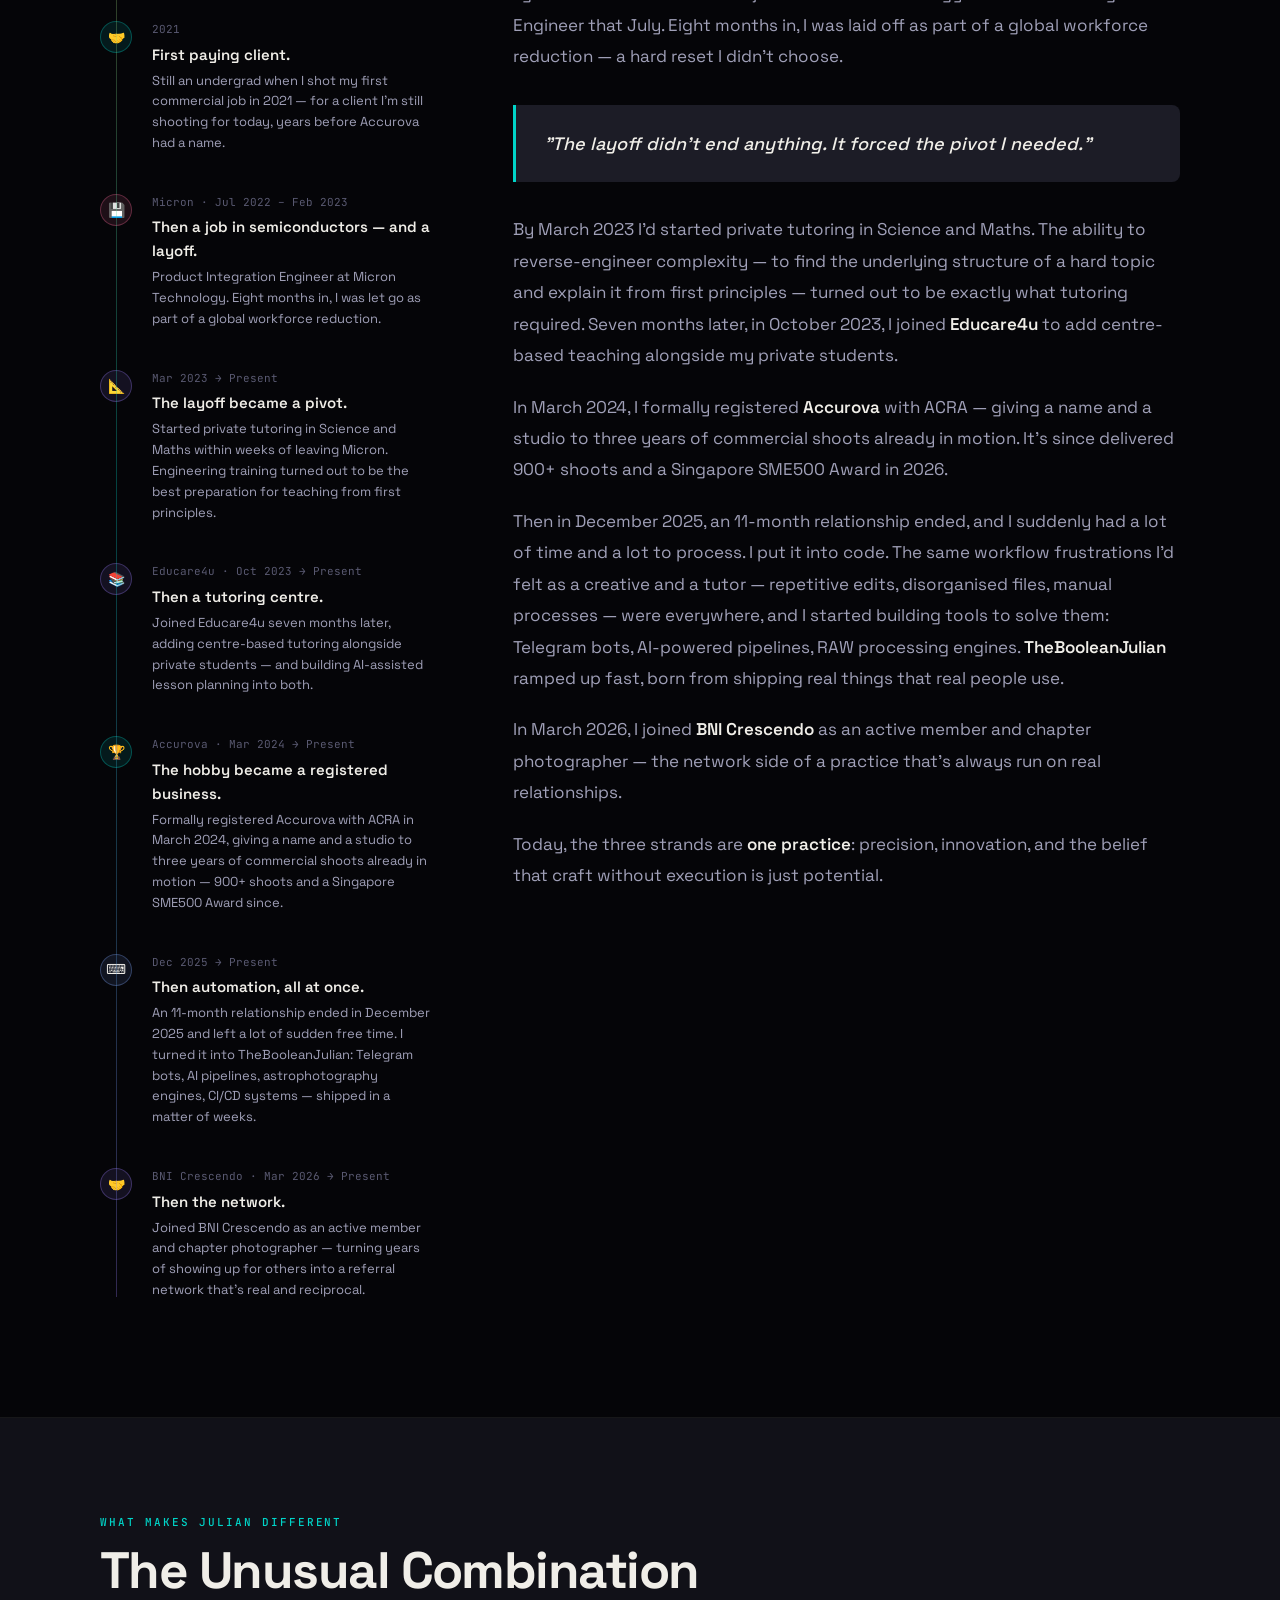
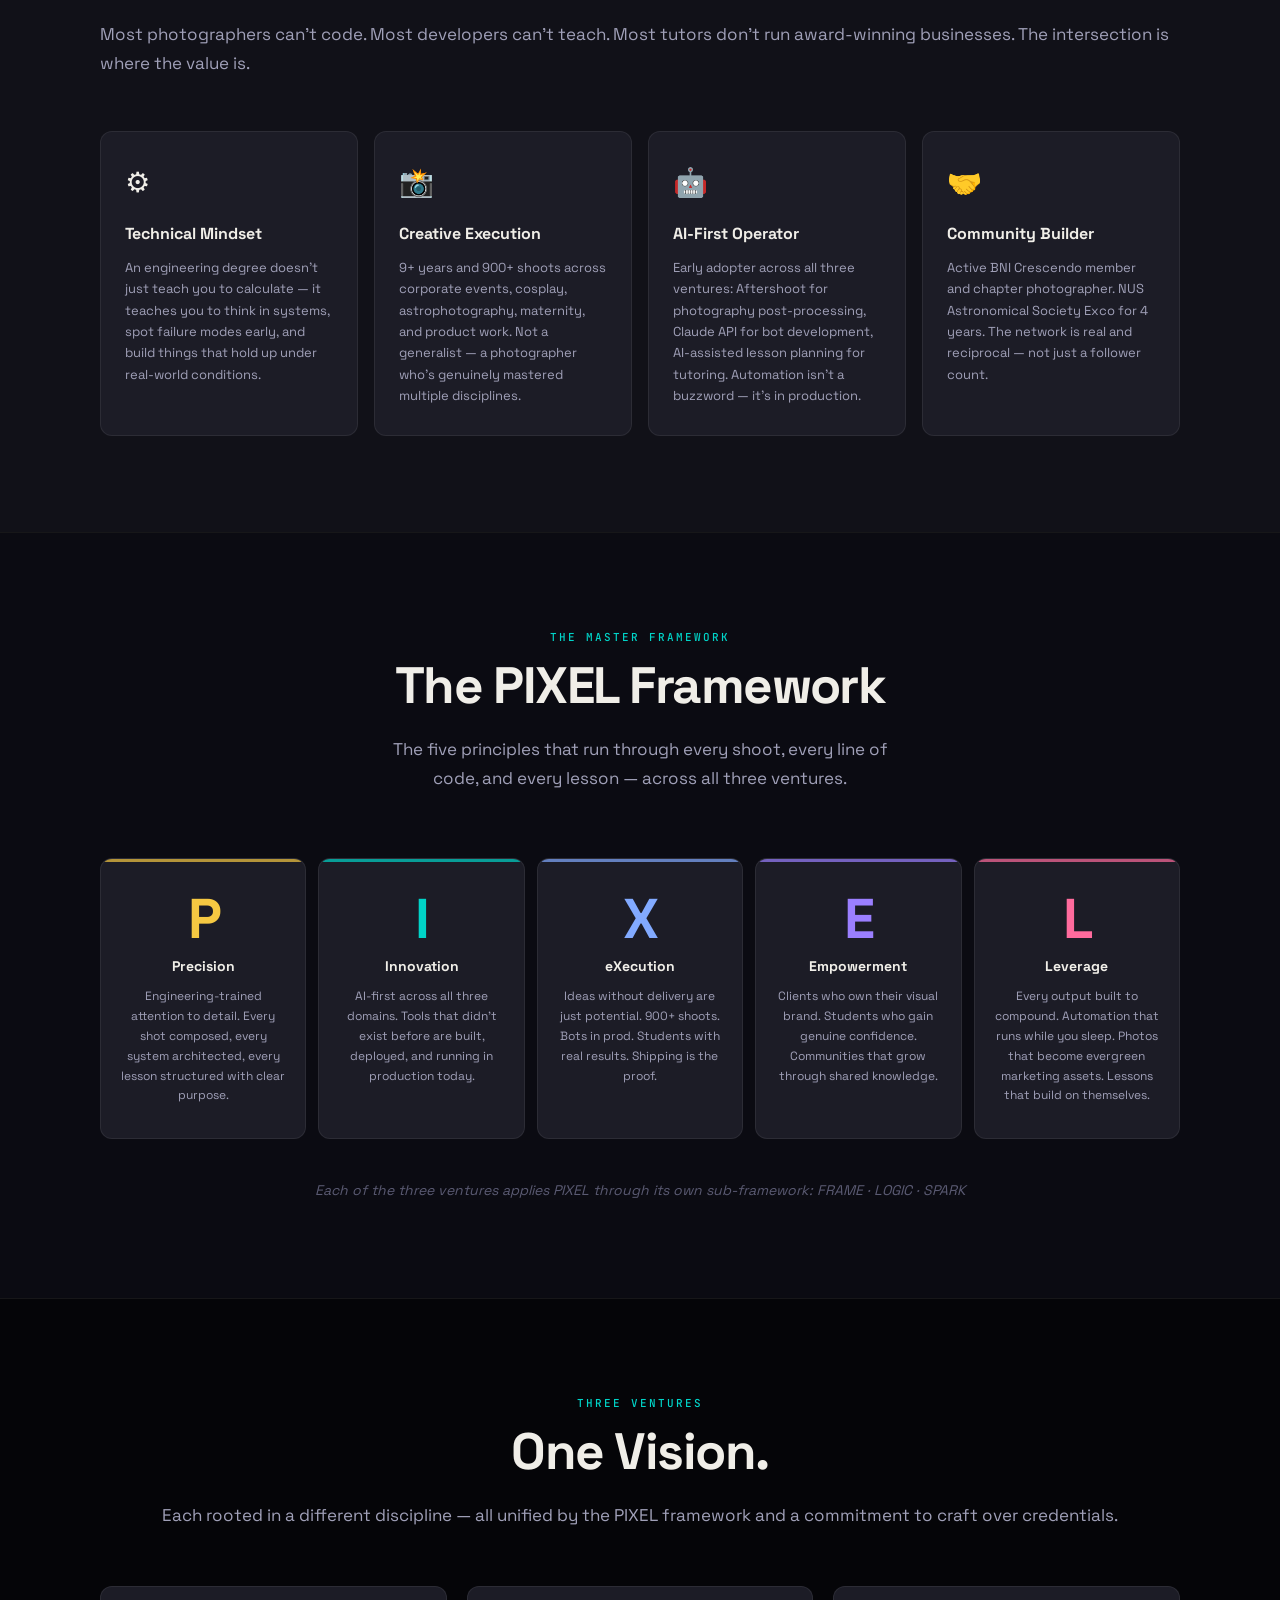
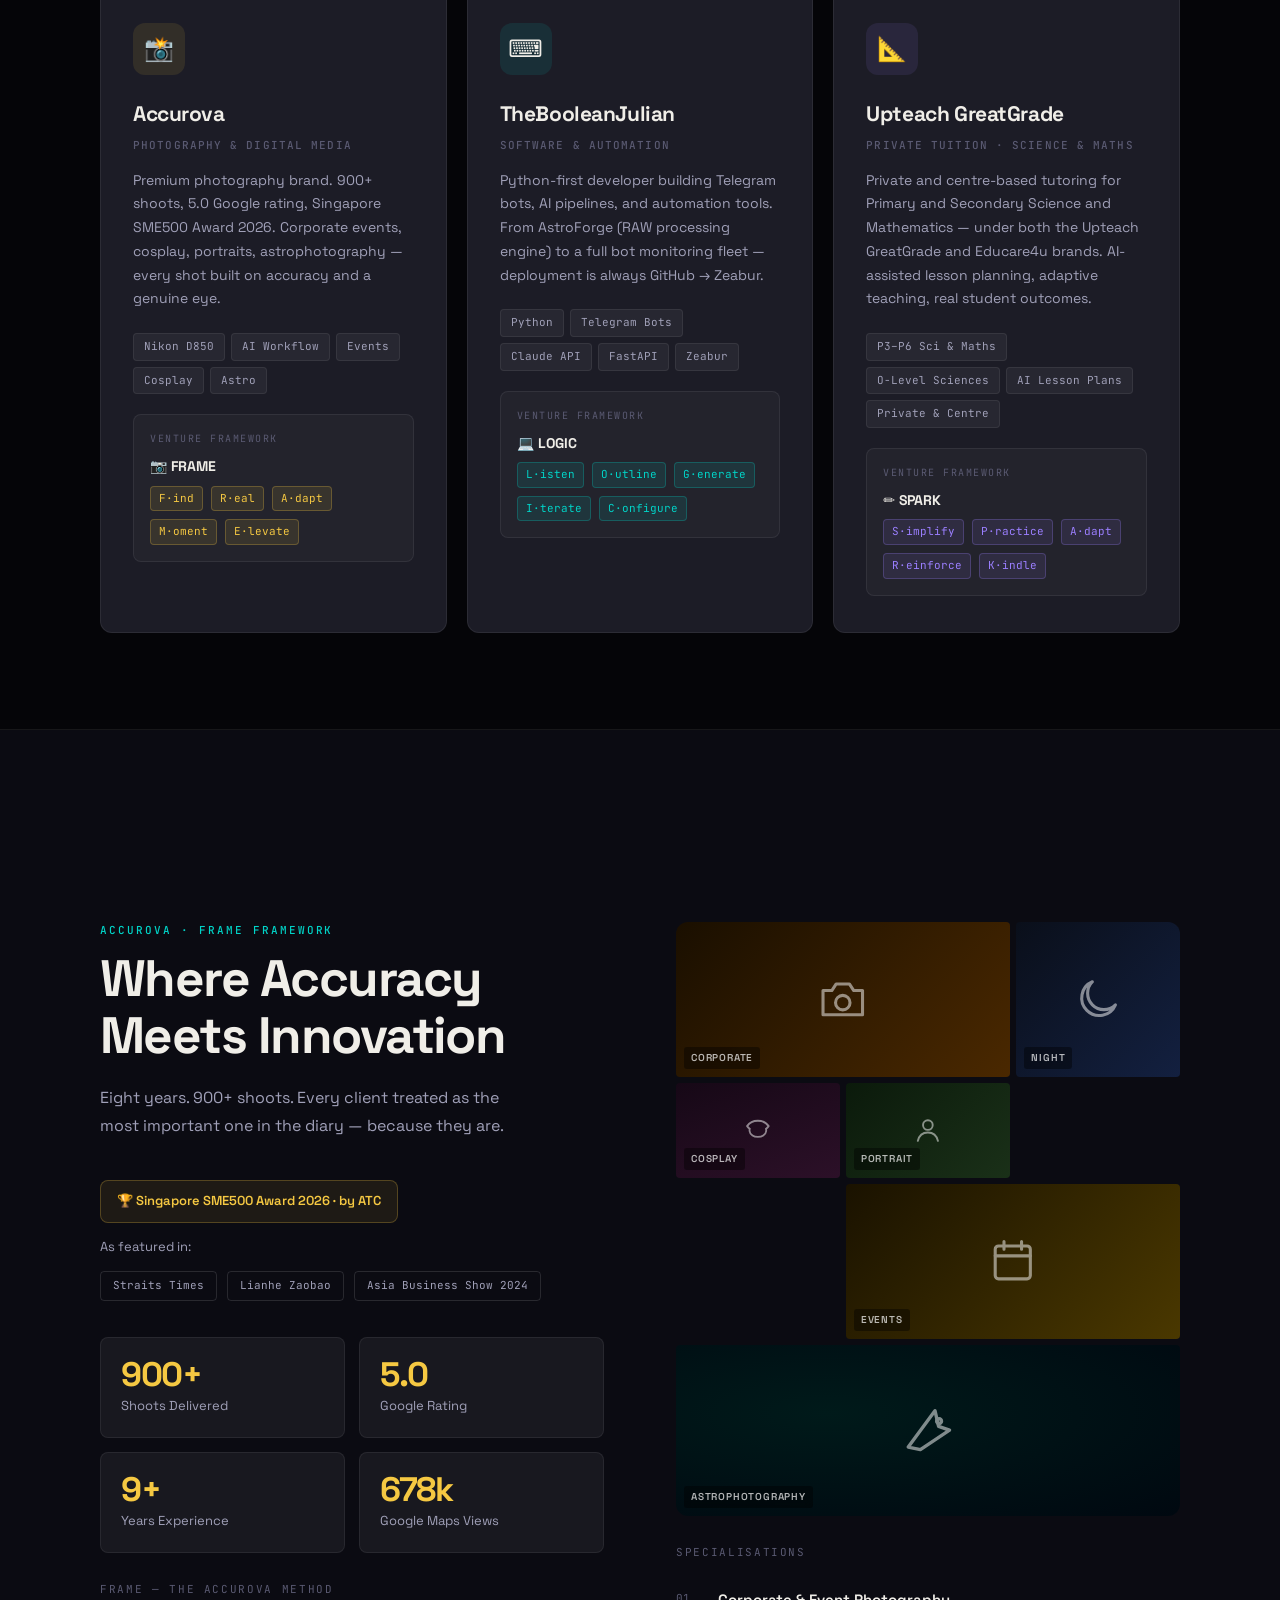
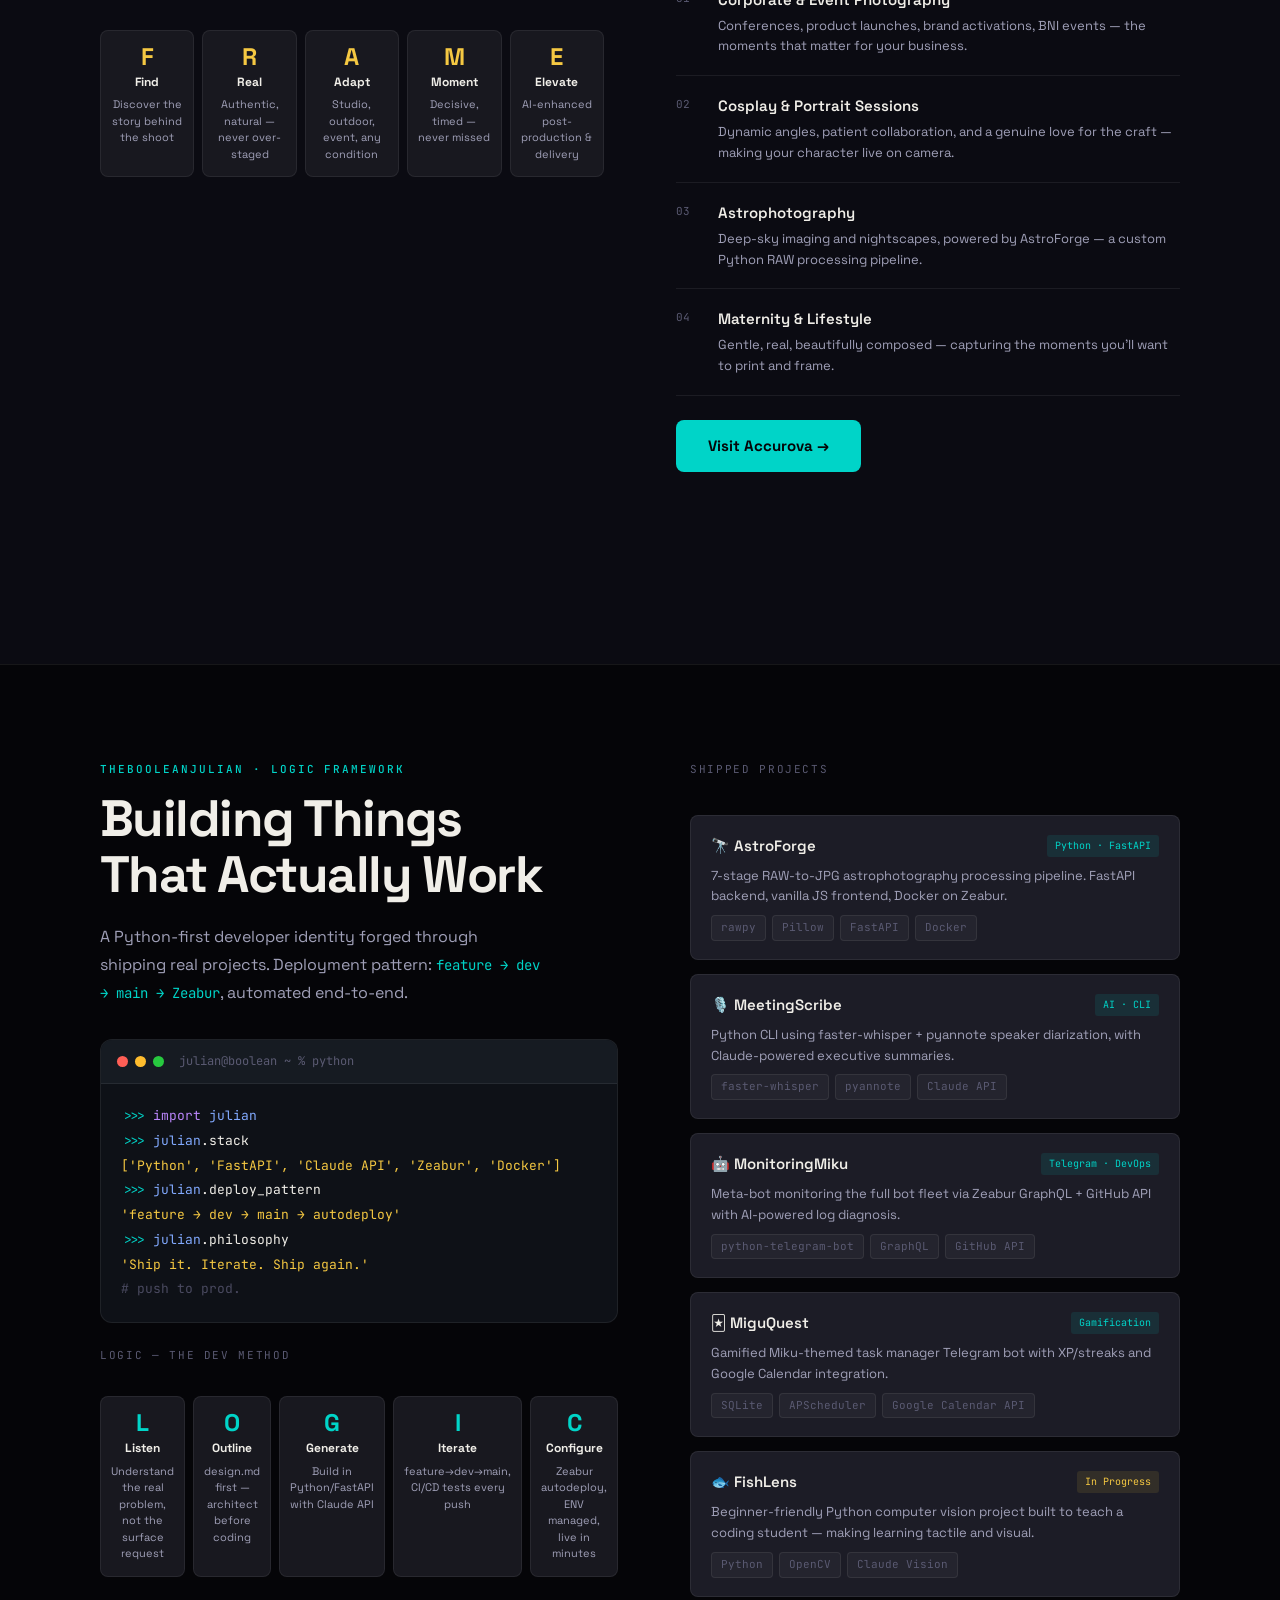
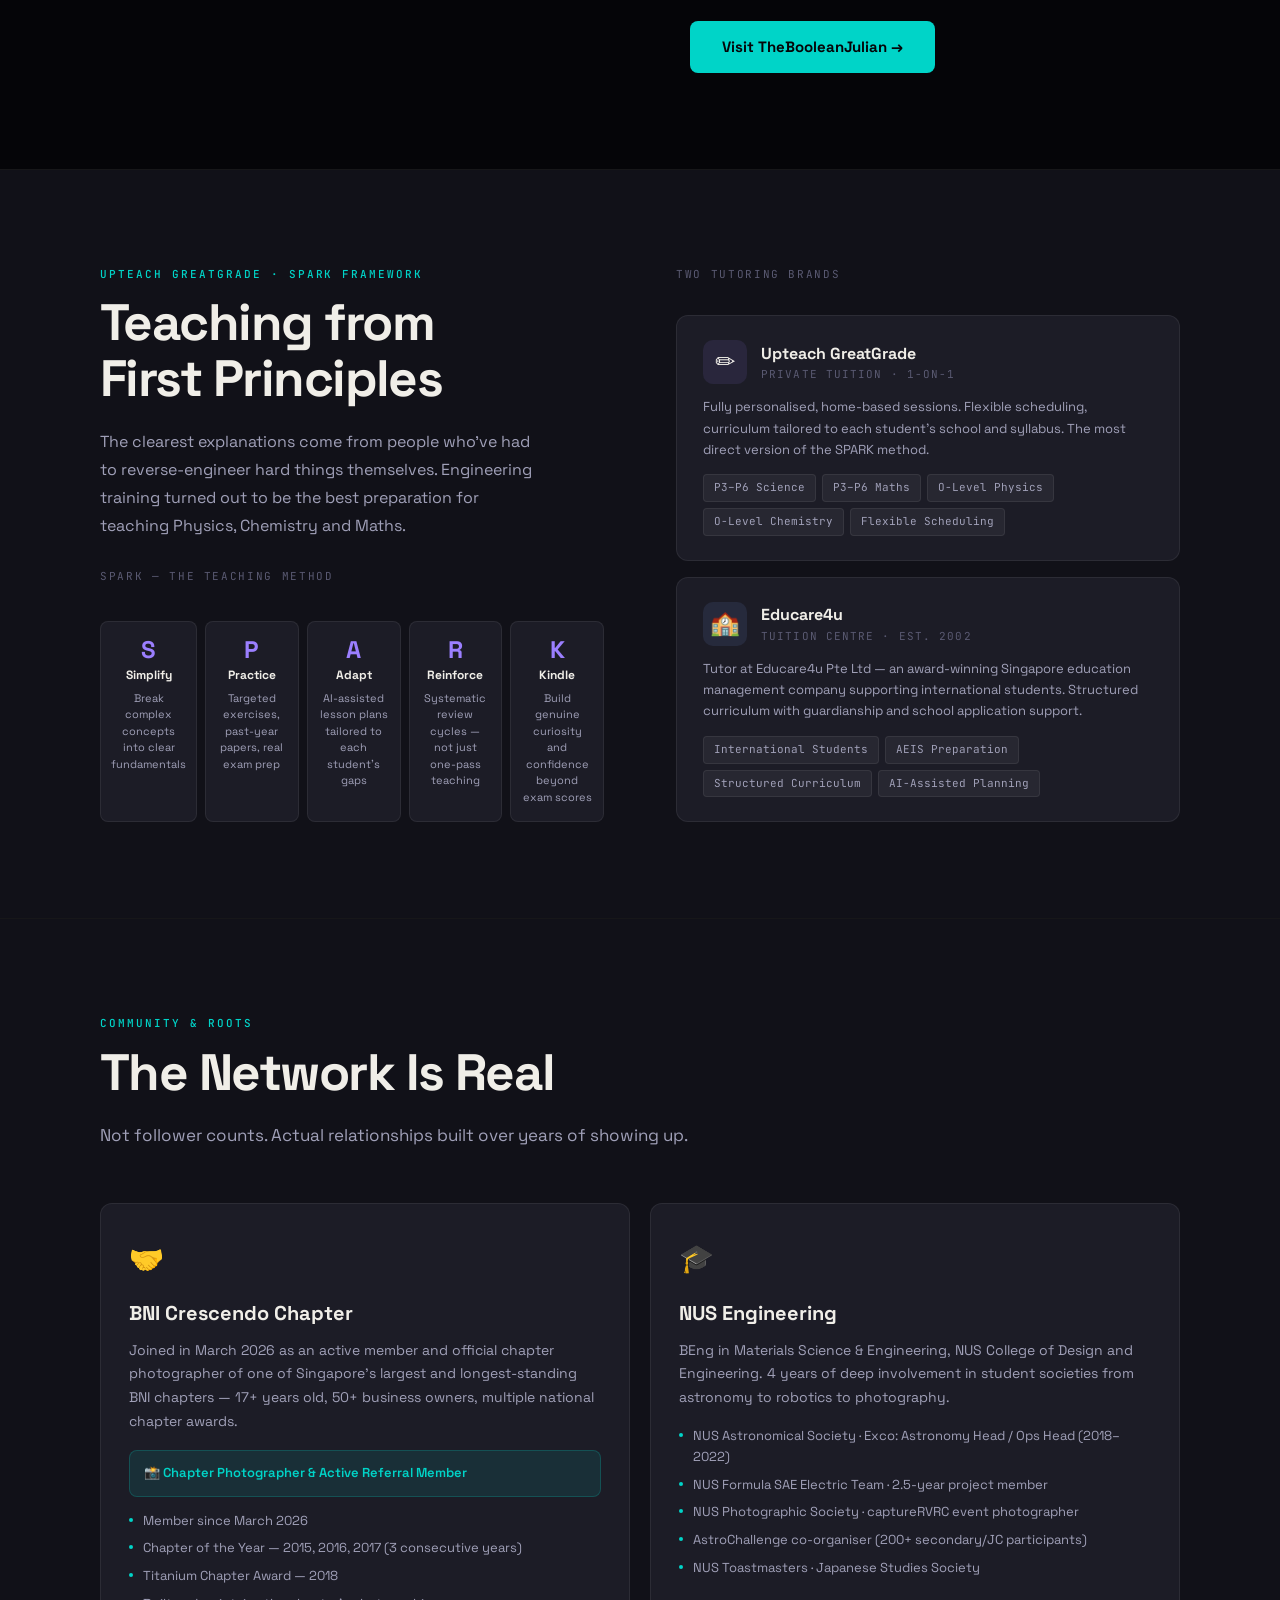
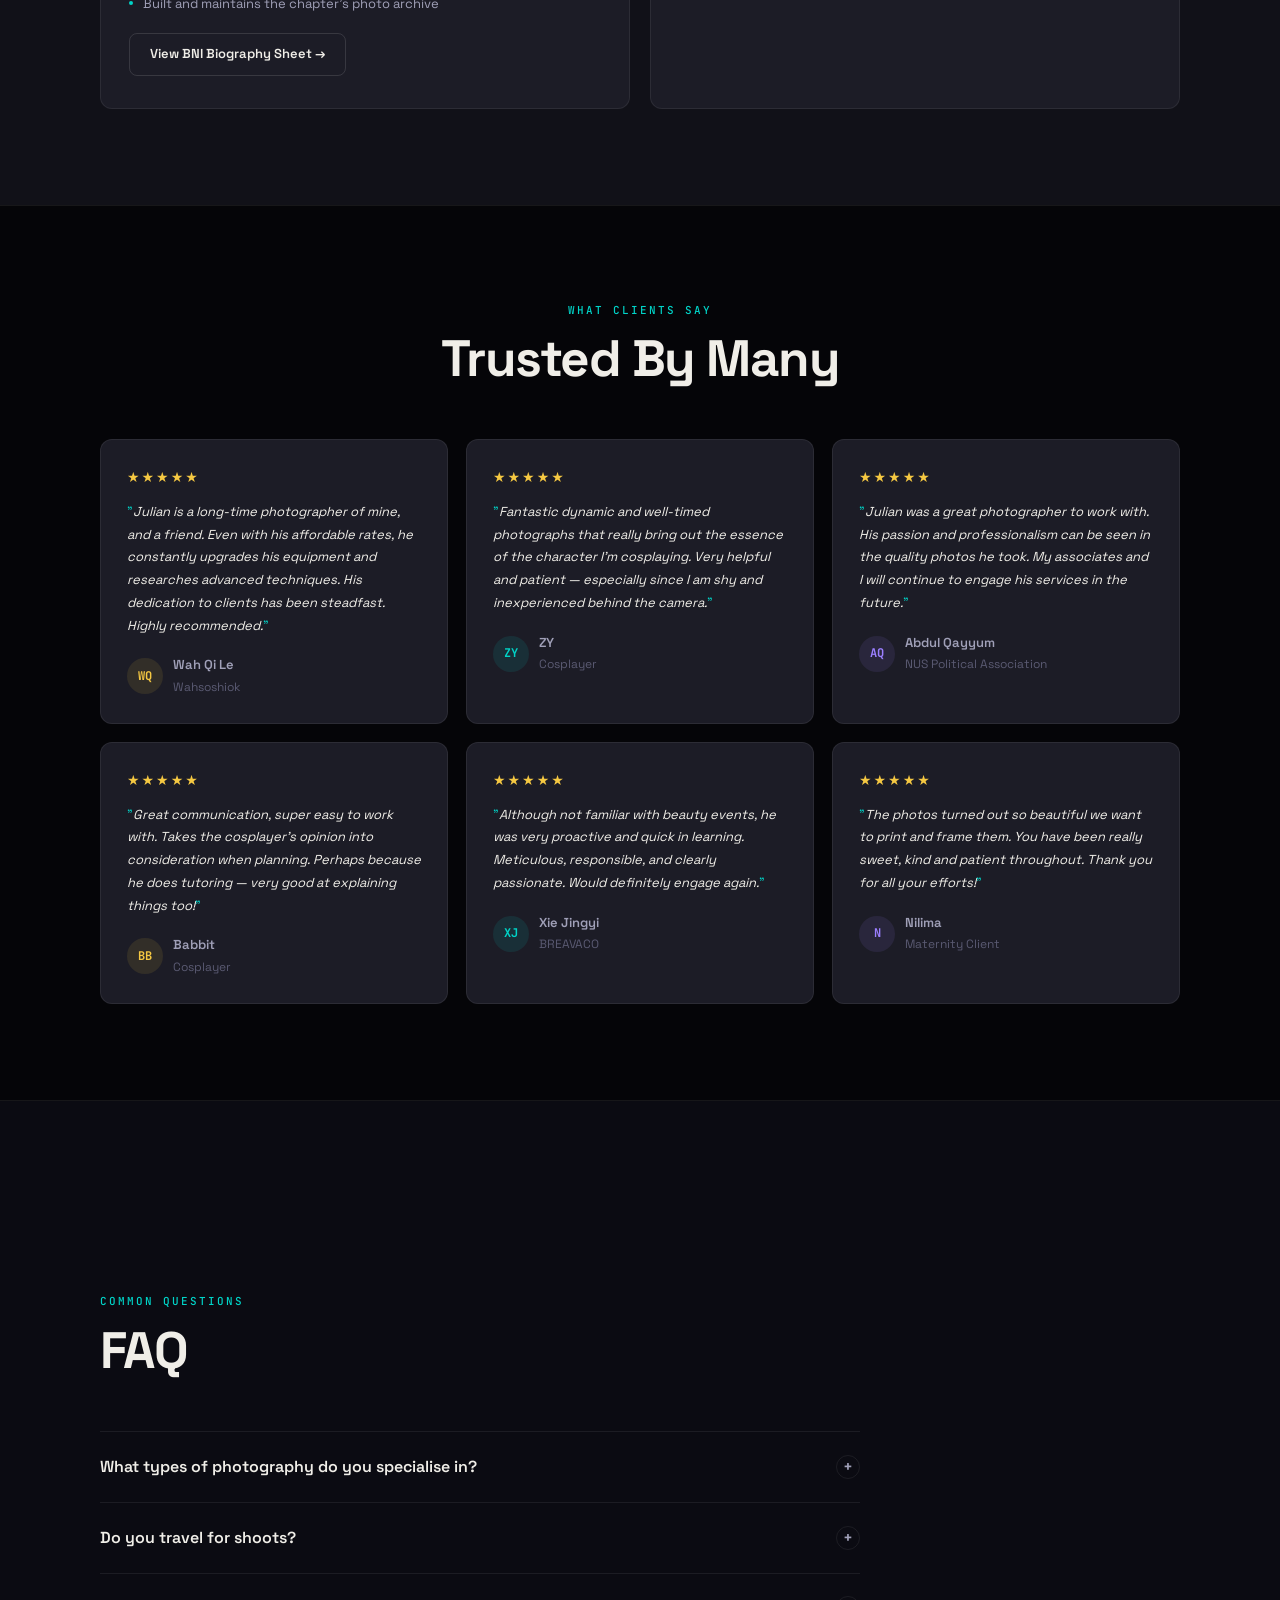
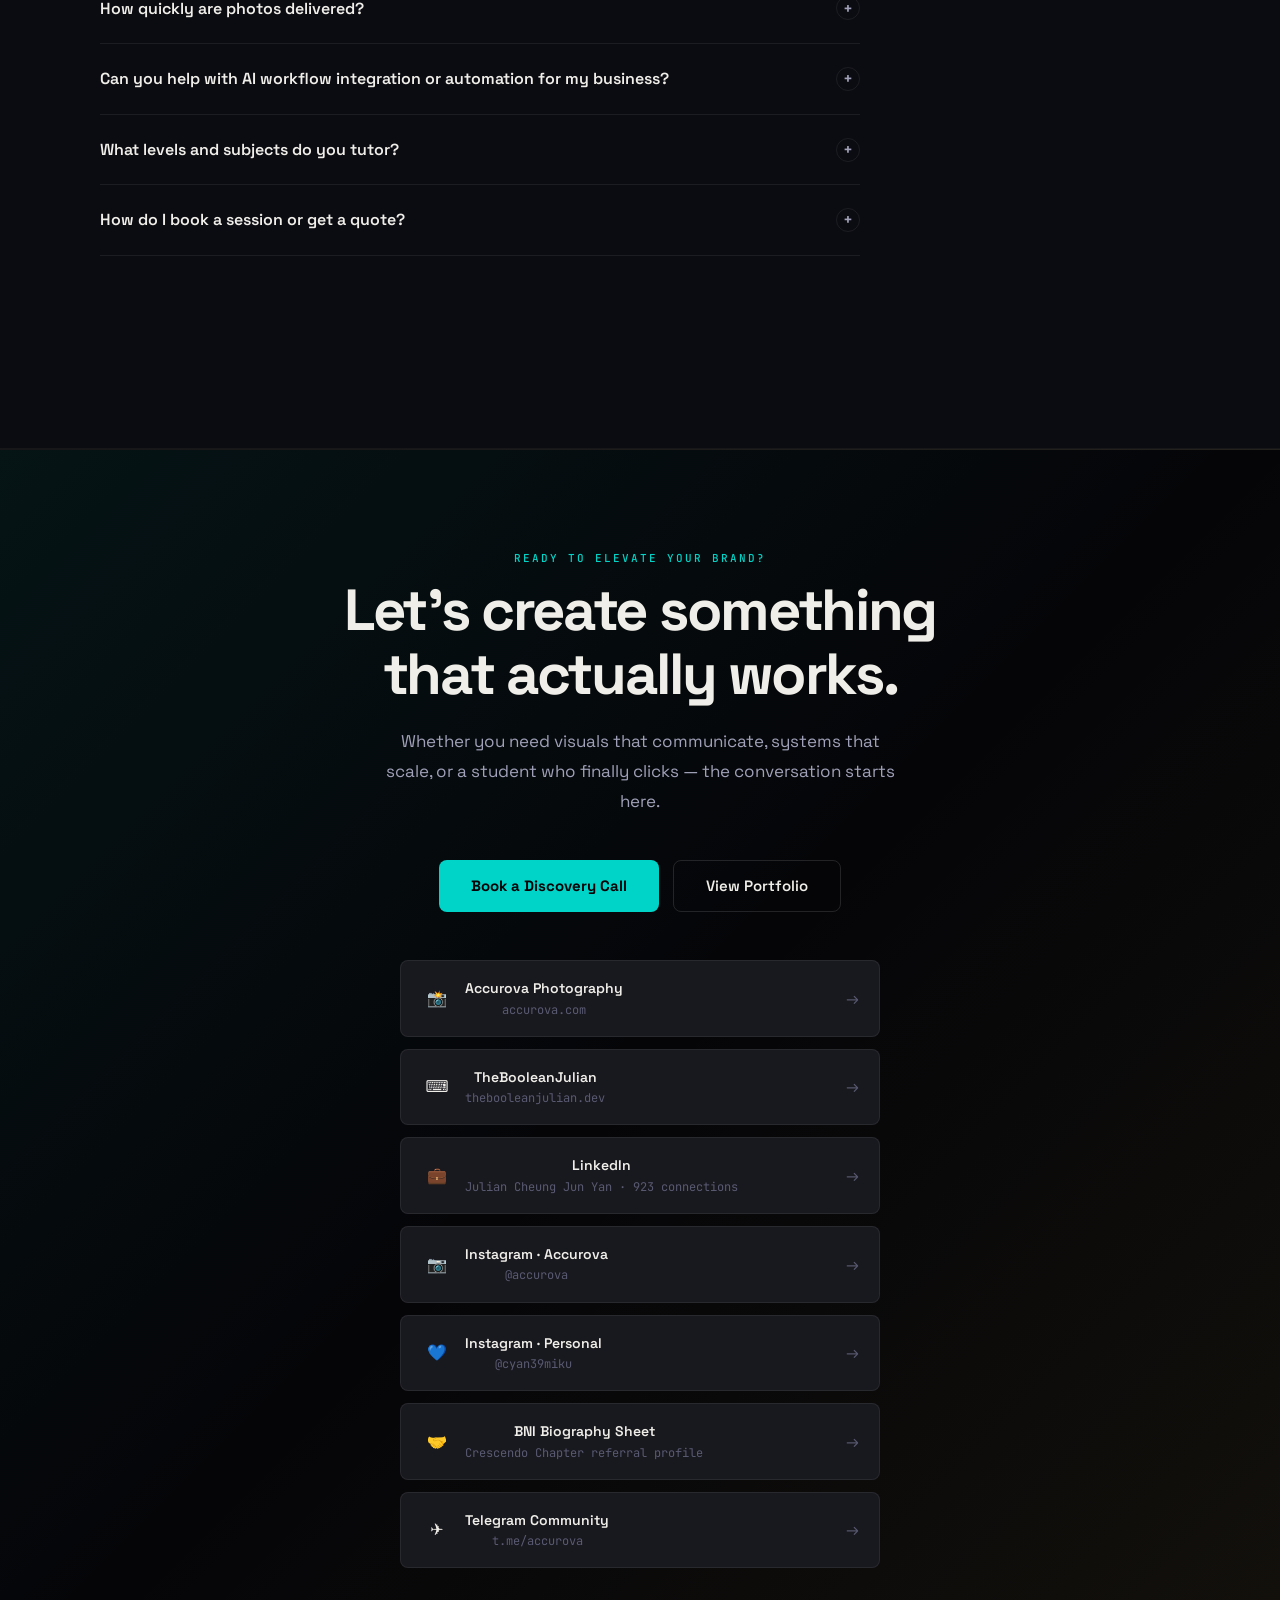
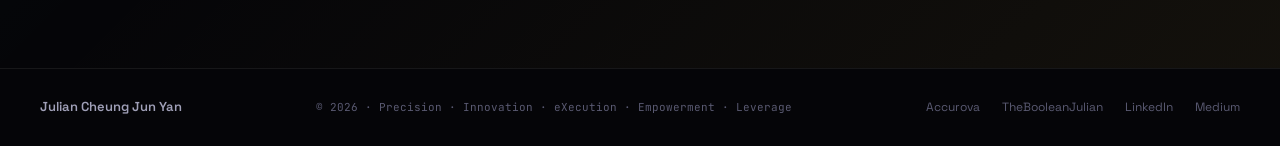
==== commit 5b07e069: "Add 2021 first commercial client and BNI Crescendo Mar 2026 to timeline Clarifies Accurova's Mar 202" ====
--- a/index.html
+++ b/index.html
@@ -405,6 +405,14 @@
           </div>
         </div>
         <div class="story-node">
+          <div class="s-dot photo">🤝</div>
+          <div>
+            <div class="s-year">2021</div>
+            <div class="s-title">First paying client.</div>
+            <div class="s-desc">Still an undergrad when I shot my first commercial job in 2021 — for a client I'm still shooting for today, years before Accurova had a name.</div>
+          </div>
+        </div>
+        <div class="story-node">
           <div class="s-dot corp">💾</div>
           <div>
             <div class="s-year">Micron · Jul 2022 – Feb 2023</div>
@@ -432,8 +440,8 @@
           <div class="s-dot photo">🏆</div>
           <div>
             <div class="s-year">Accurova · Mar 2024 → Present</div>
-            <div class="s-title">The hobby became a business.</div>
-            <div class="s-desc">Founded Accurova to turn seven years of photography into a proper studio — 900+ shoots and a Singapore SME500 Award later.</div>
+            <div class="s-title">The hobby became a registered business.</div>
+            <div class="s-desc">Formally registered Accurova with ACRA in March 2024, giving a name and a studio to three years of commercial shoots already in motion — 900+ shoots and a Singapore SME500 Award since.</div>
           </div>
         </div>
         <div class="story-node">
@@ -444,16 +452,26 @@
             <div class="s-desc">An 11-month relationship ended in December 2025 and left a lot of sudden free time. I turned it into TheBooleanJulian: Telegram bots, AI pipelines, astrophotography engines, CI/CD systems — shipped in a matter of weeks.</div>
           </div>
         </div>
+        <div class="story-node">
+          <div class="s-dot teach">🤝</div>
+          <div>
+            <div class="s-year">BNI Crescendo · Mar 2026 → Present</div>
+            <div class="s-title">Then the network.</div>
+            <div class="s-desc">Joined BNI Crescendo as an active member and chapter photographer — turning years of showing up for others into a referral network that's real and reciprocal.</div>
+          </div>
+        </div>
       </div>
       <div class="story-text">
         <p>It started in 2017 as a hobby — a camera, no plan, just documenting whatever was in front of me. At the same time I was heading into NUS College of Design and Engineering to study Materials Science and Engineering, where I learned to break complex problems into their components and solve them with systematic rigour — the same way you'd approach a materials failure or a stress analysis.</p>
-        <p>I graduated in June 2022 and joined Micron Technology as a Product Integration Engineer that July. Eight months in, I was laid off as part of a global workforce reduction — a hard reset I didn't choose. The engineering mindset that got me through NUS turned out to be exactly what made me a <strong>precise photographer</strong> too — I think in light the way I used to think in load paths.</p>
+        <p>Still an undergrad, I shot my first commercial job in 2021 — for a client I'm still shooting for today. The engineering mindset that got me through NUS turned out to be exactly what made me a <strong>precise photographer</strong> too — I think in light the way I used to think in load paths.</p>
+        <p>I graduated in June 2022 and joined Micron Technology as a Product Integration Engineer that July. Eight months in, I was laid off as part of a global workforce reduction — a hard reset I didn't choose.</p>
         <div class="story-quote">
           "The layoff didn't end anything. It forced the pivot I needed."
         </div>
         <p>By March 2023 I'd started private tutoring in Science and Maths. The ability to reverse-engineer complexity — to find the underlying structure of a hard topic and explain it from first principles — turned out to be exactly what tutoring required. Seven months later, in October 2023, I joined <strong>Educare4u</strong> to add centre-based teaching alongside my private students.</p>
-        <p>In March 2024, I founded <strong>Accurova</strong> to turn seven years of photography practice into a proper business — it's since delivered 900+ shoots and a Singapore SME500 Award in 2026.</p>
+        <p>In March 2024, I formally registered <strong>Accurova</strong> with ACRA — giving a name and a studio to three years of commercial shoots already in motion. It's since delivered 900+ shoots and a Singapore SME500 Award in 2026.</p>
         <p>Then in December 2025, an 11-month relationship ended, and I suddenly had a lot of time and a lot to process. I put it into code. The same workflow frustrations I'd felt as a creative and a tutor — repetitive edits, disorganised files, manual processes — were everywhere, and I started building tools to solve them: Telegram bots, AI-powered pipelines, RAW processing engines. <strong>TheBooleanJulian</strong> ramped up fast, born from shipping real things that real people use.</p>
+        <p>In March 2026, I joined <strong>BNI Crescendo</strong> as an active member and chapter photographer — the network side of a practice that's always run on real relationships.</p>
         <p>Today, the three strands are <strong>one practice</strong>: precision, innovation, and the belief that craft without execution is just potential.</p>
       </div>
     </div>
@@ -799,9 +817,10 @@
       <div class="com-card fi">
         <div class="com-icon">🤝</div>
         <div class="com-title">BNI Crescendo Chapter</div>
-        <div class="com-desc">Active member and official chapter photographer of one of Singapore's largest and longest-standing BNI chapters — 17+ years old, 50+ business owners, multiple national chapter awards.</div>
+        <div class="com-desc">Joined in March 2026 as an active member and official chapter photographer of one of Singapore's largest and longest-standing BNI chapters — 17+ years old, 50+ business owners, multiple national chapter awards.</div>
         <div class="bni-b">📸 Chapter Photographer & Active Referral Member</div>
         <div class="eitems">
+          <div class="eitem">Member since March 2026</div>
           <div class="eitem">Chapter of the Year — 2015, 2016, 2017 (3 consecutive years)</div>
           <div class="eitem">Titanium Chapter Award — 2018</div>
           <div class="eitem">Built and maintains the chapter's photo archive</div>
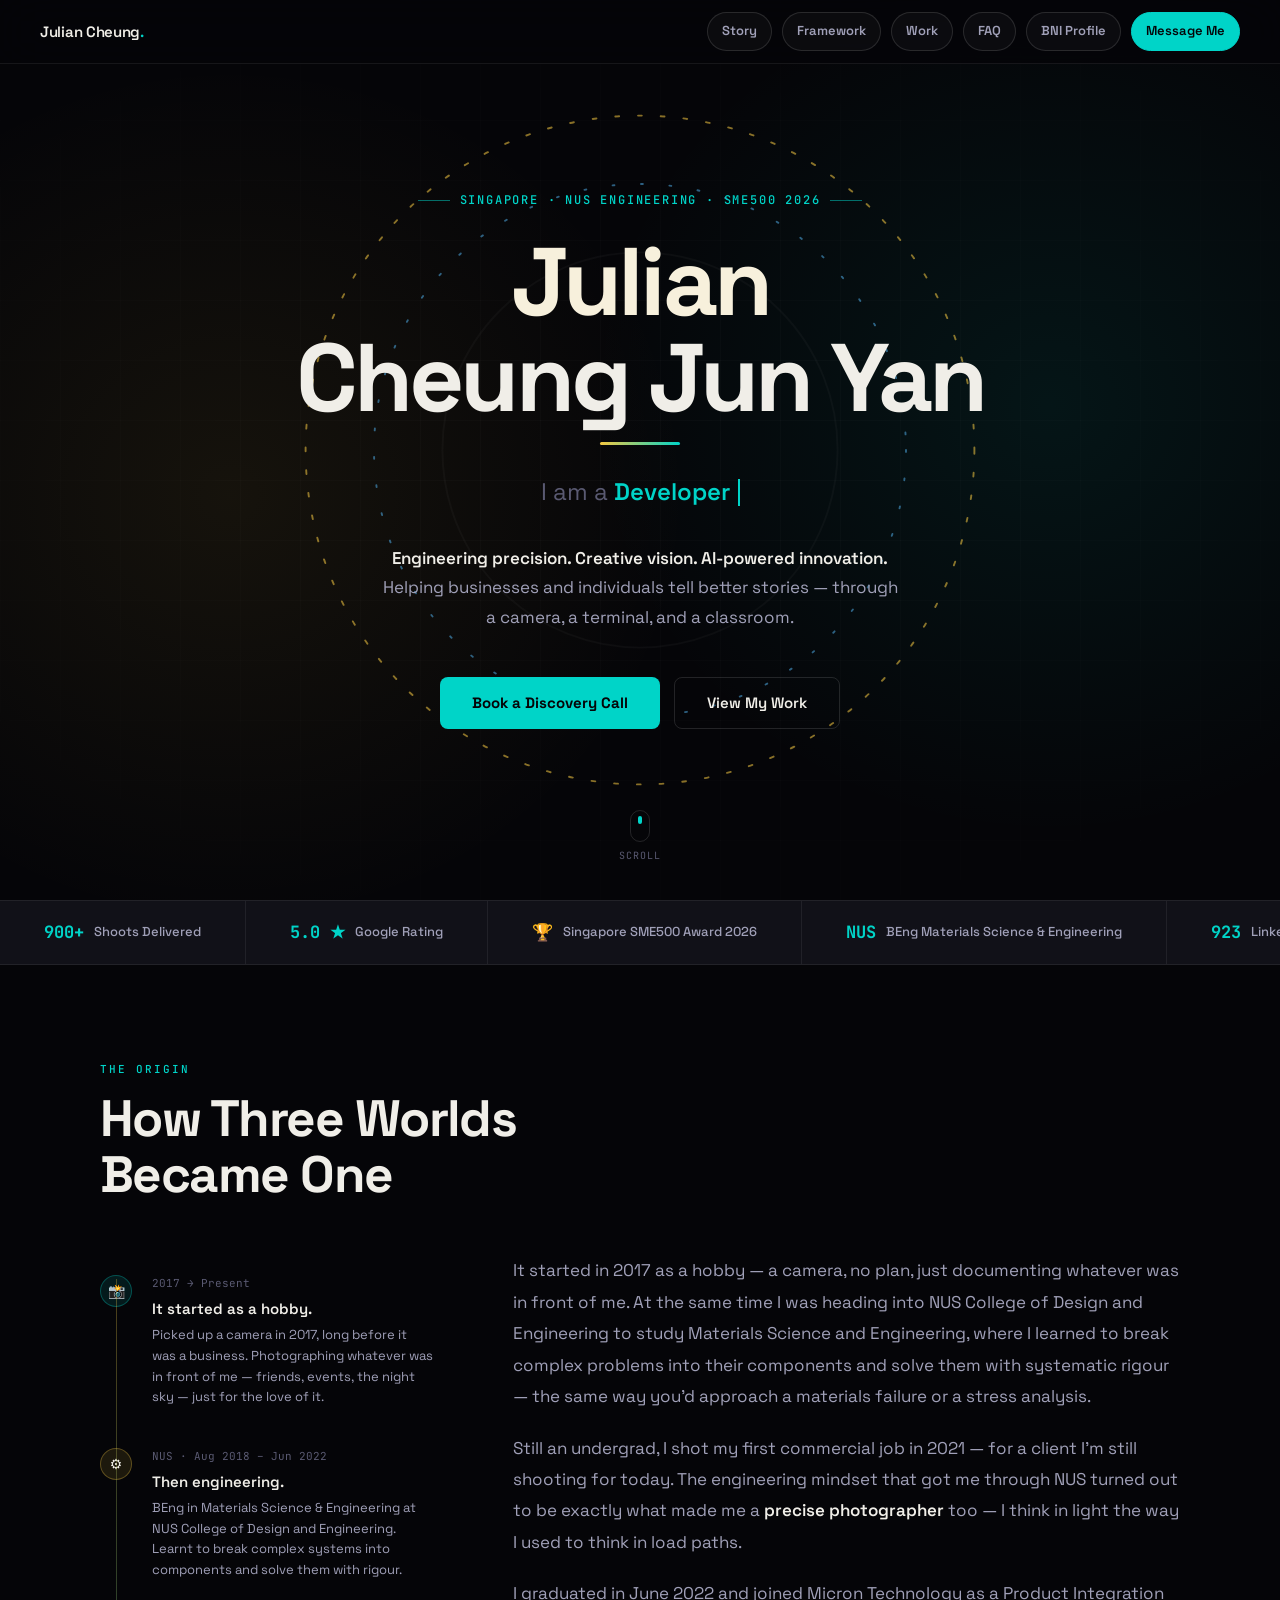
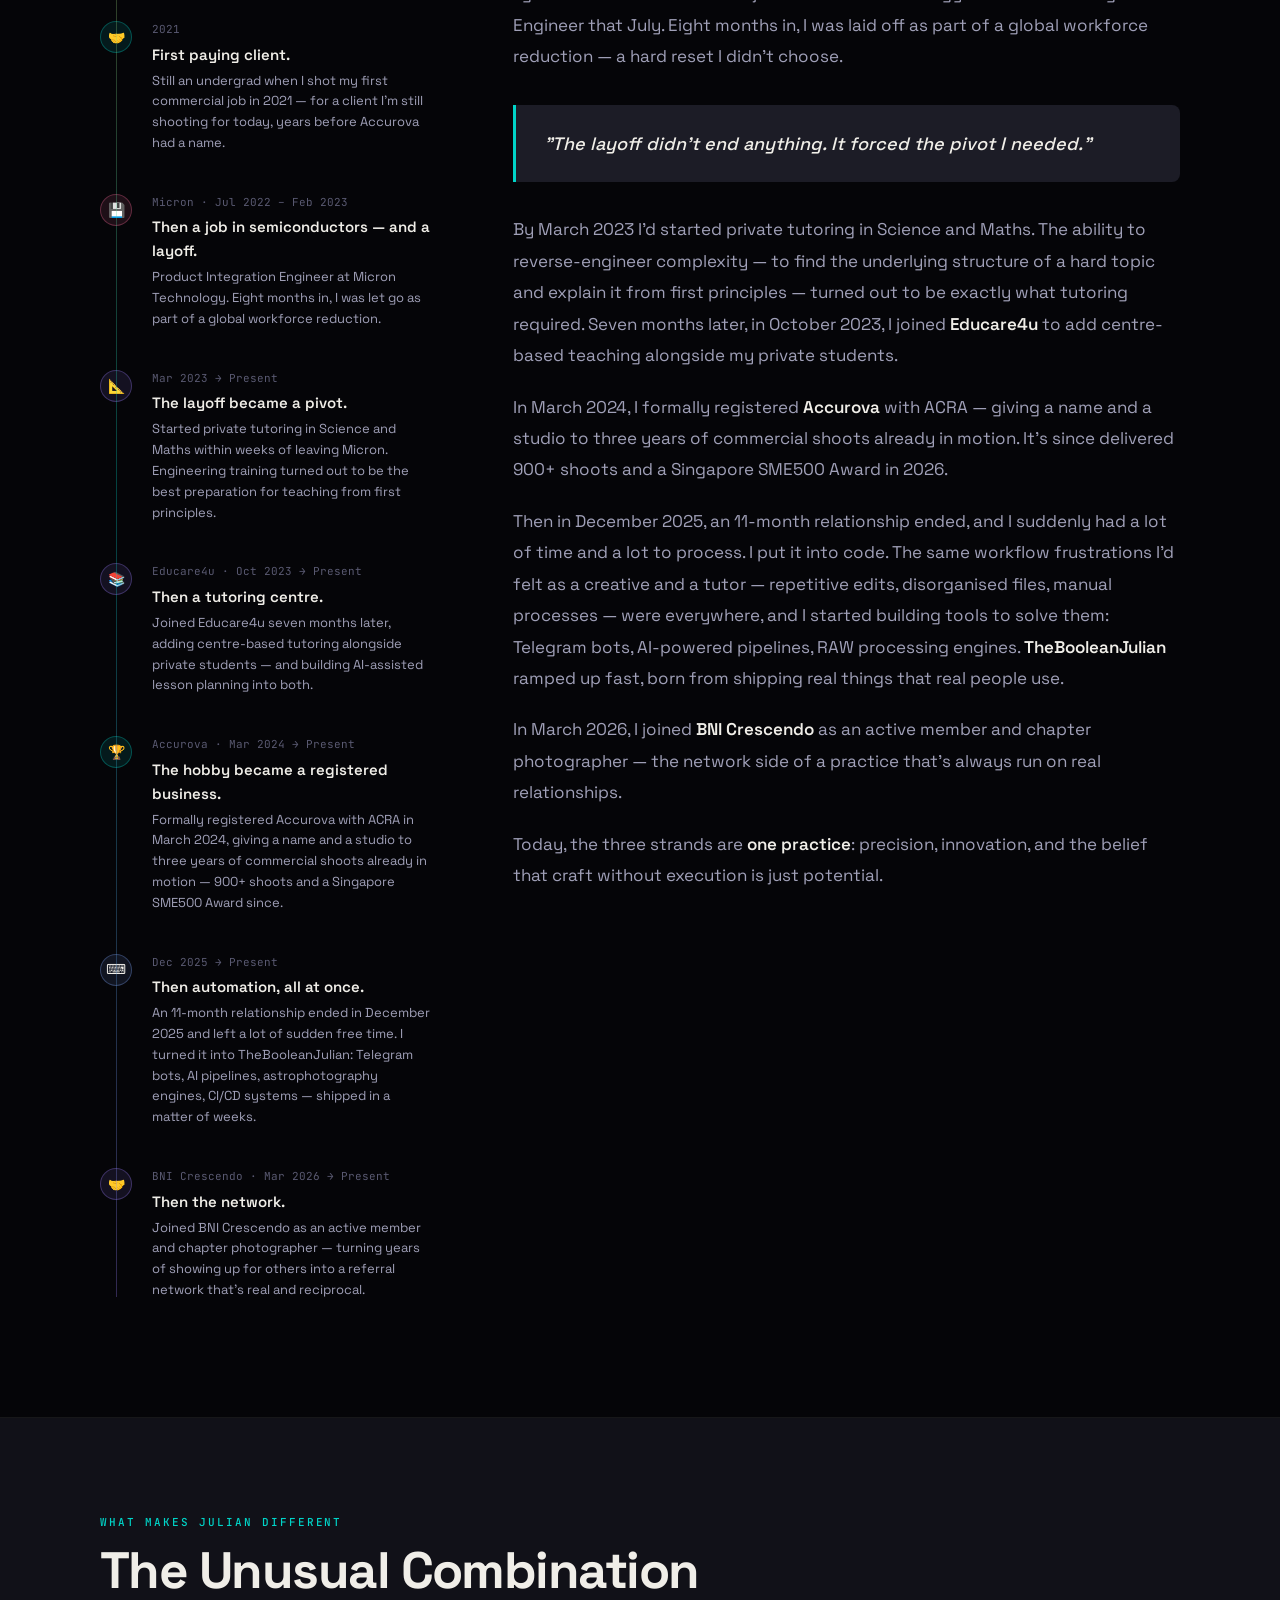
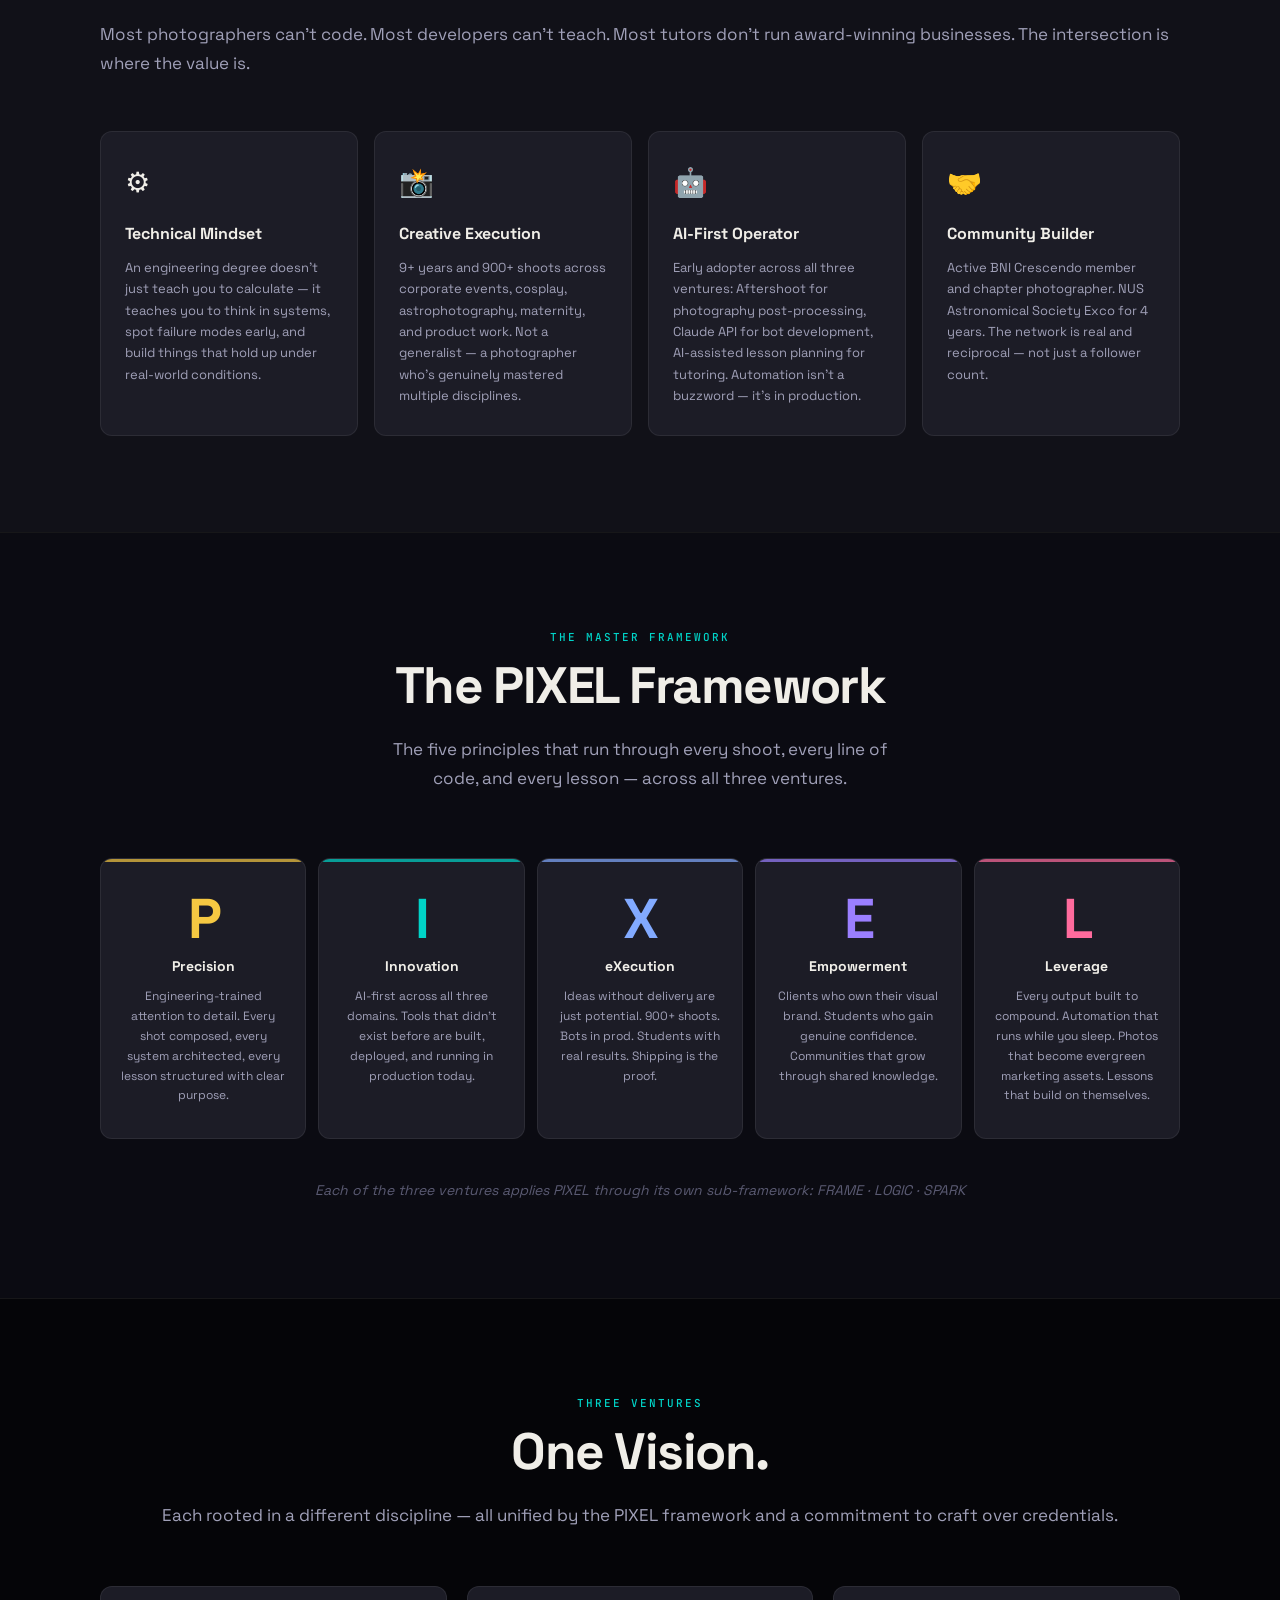
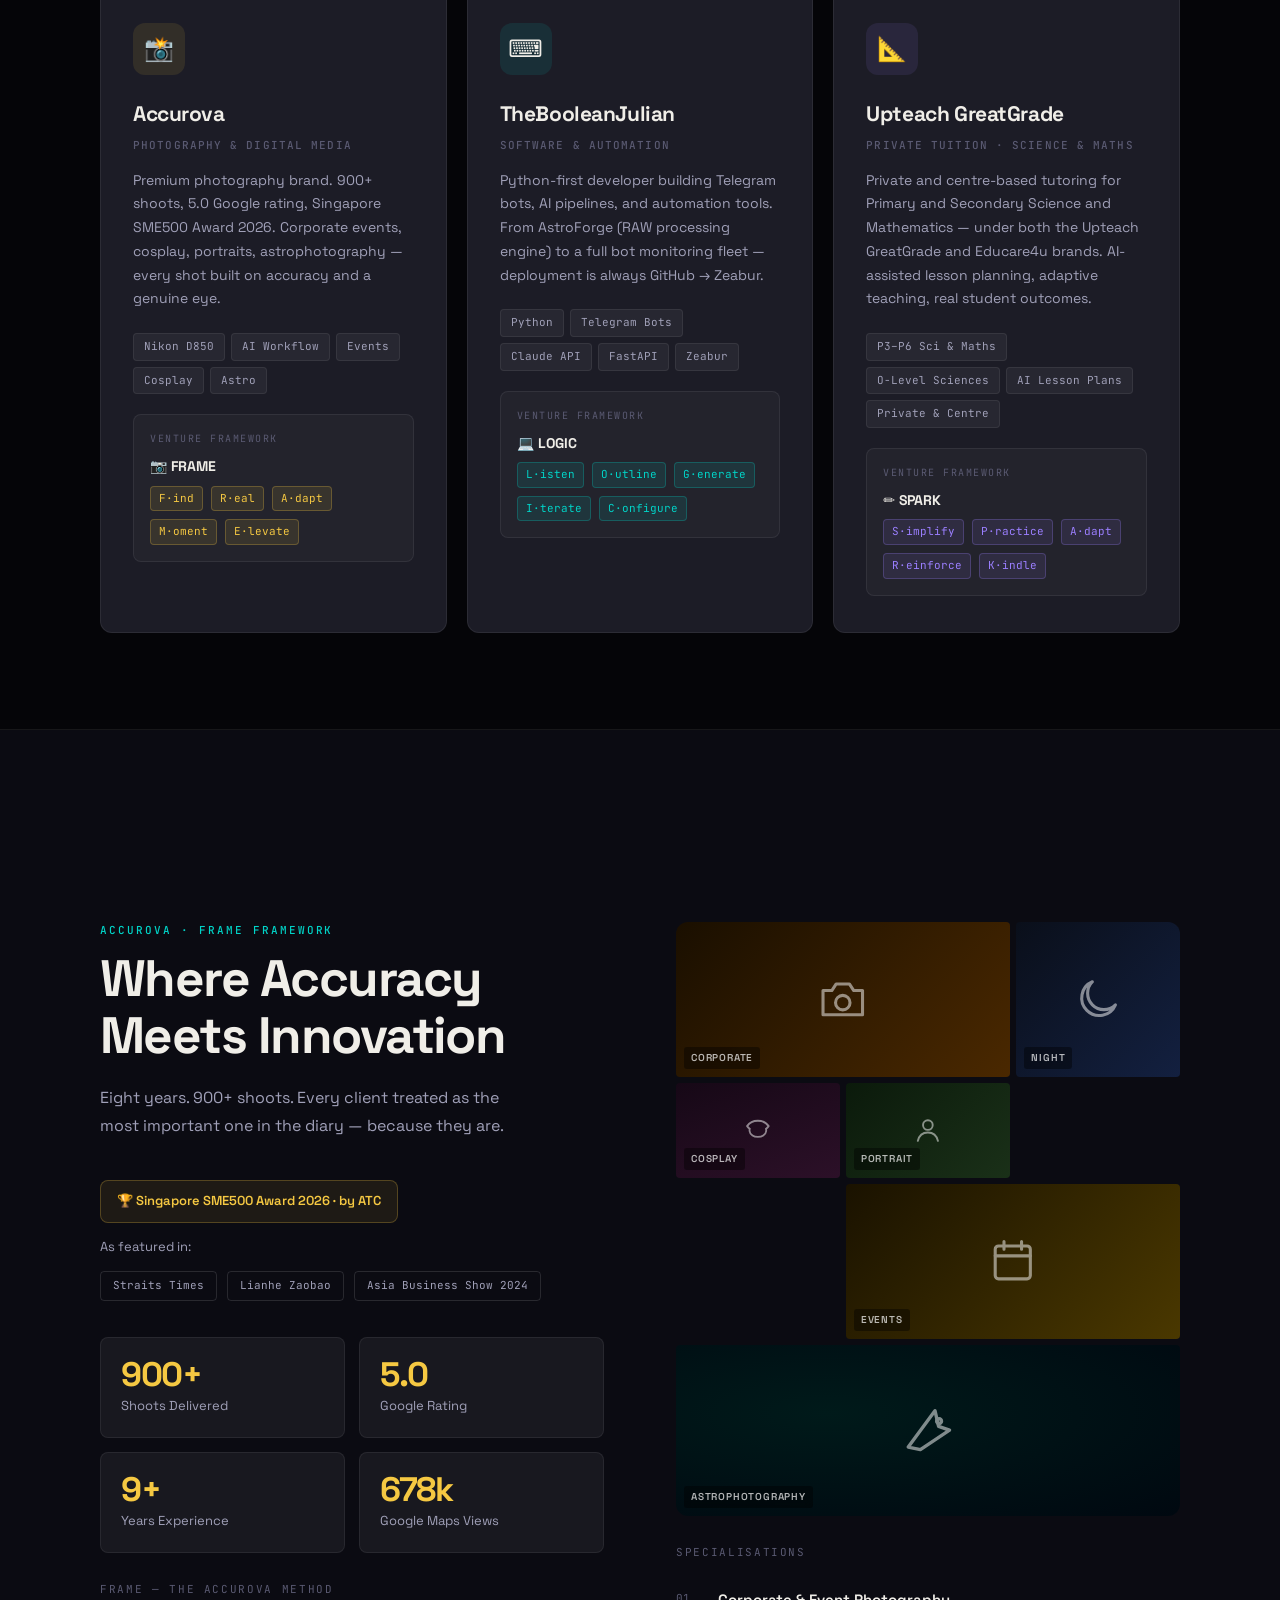
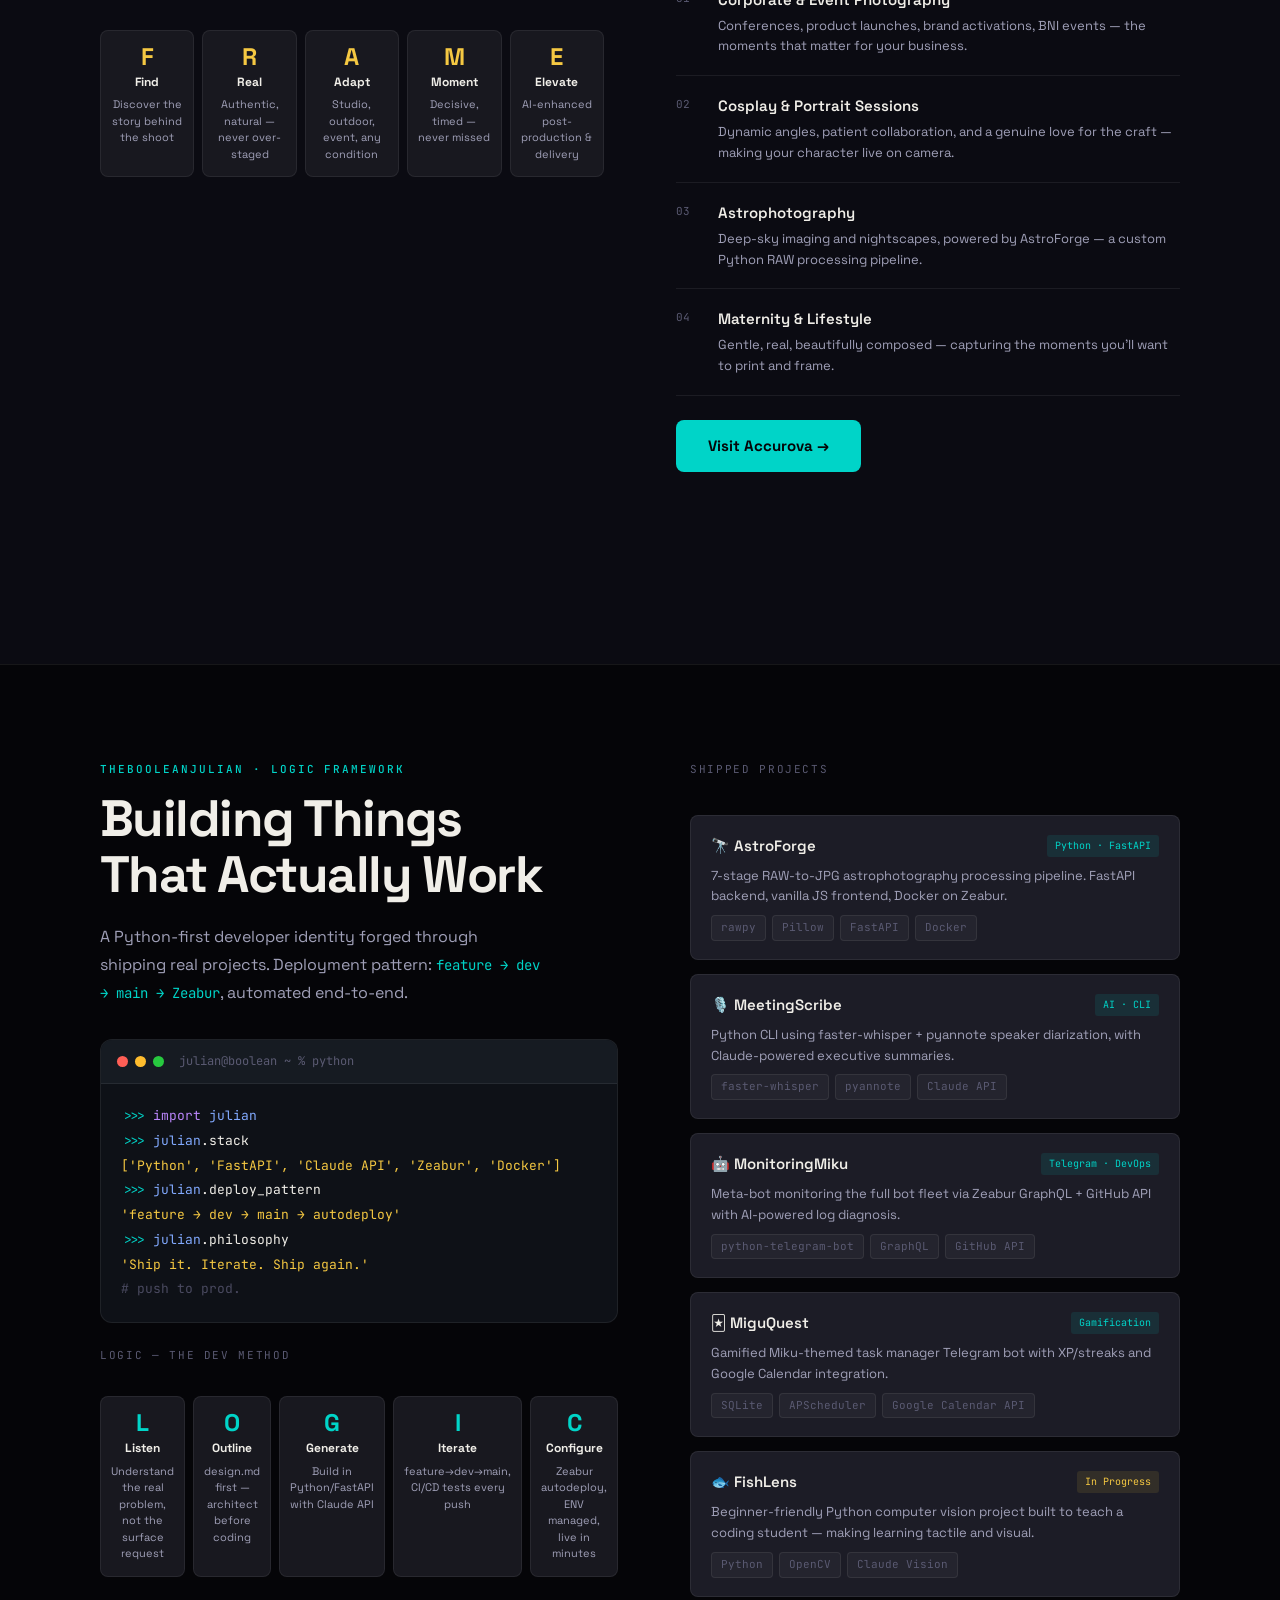
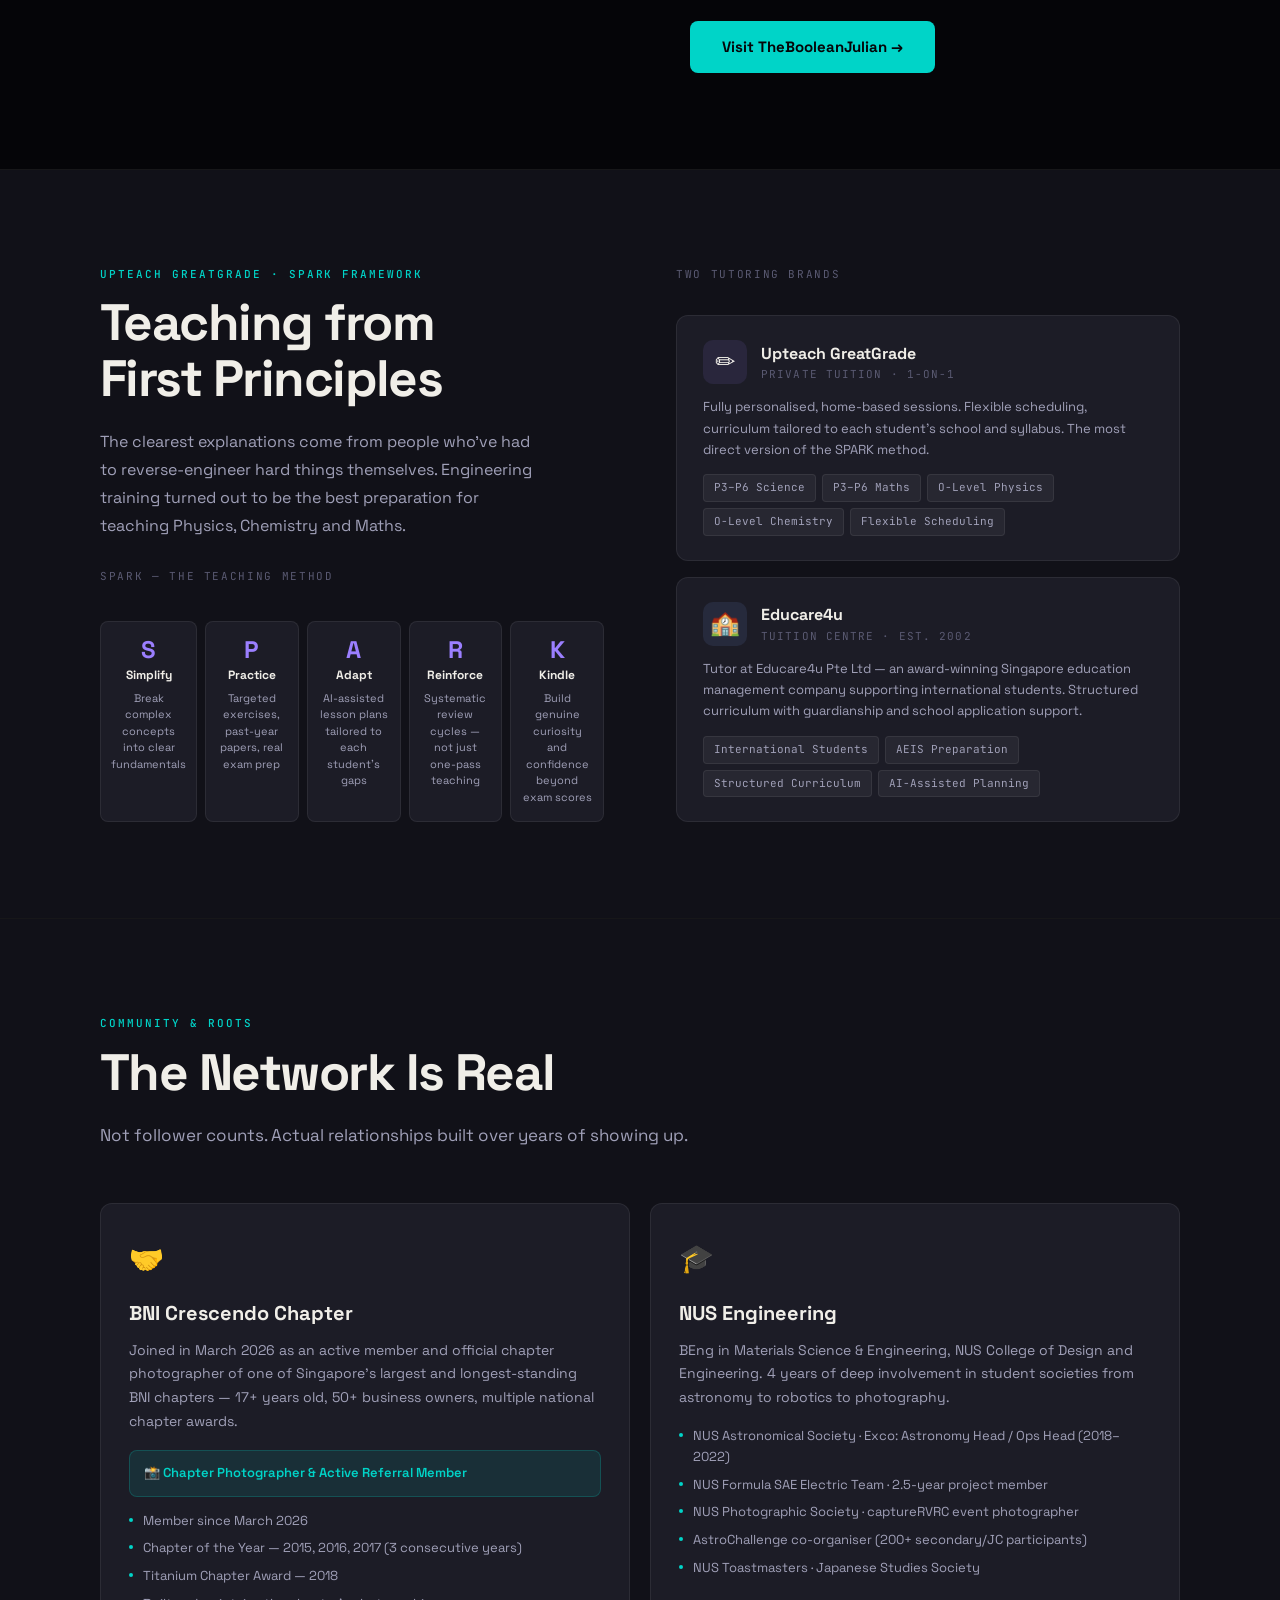
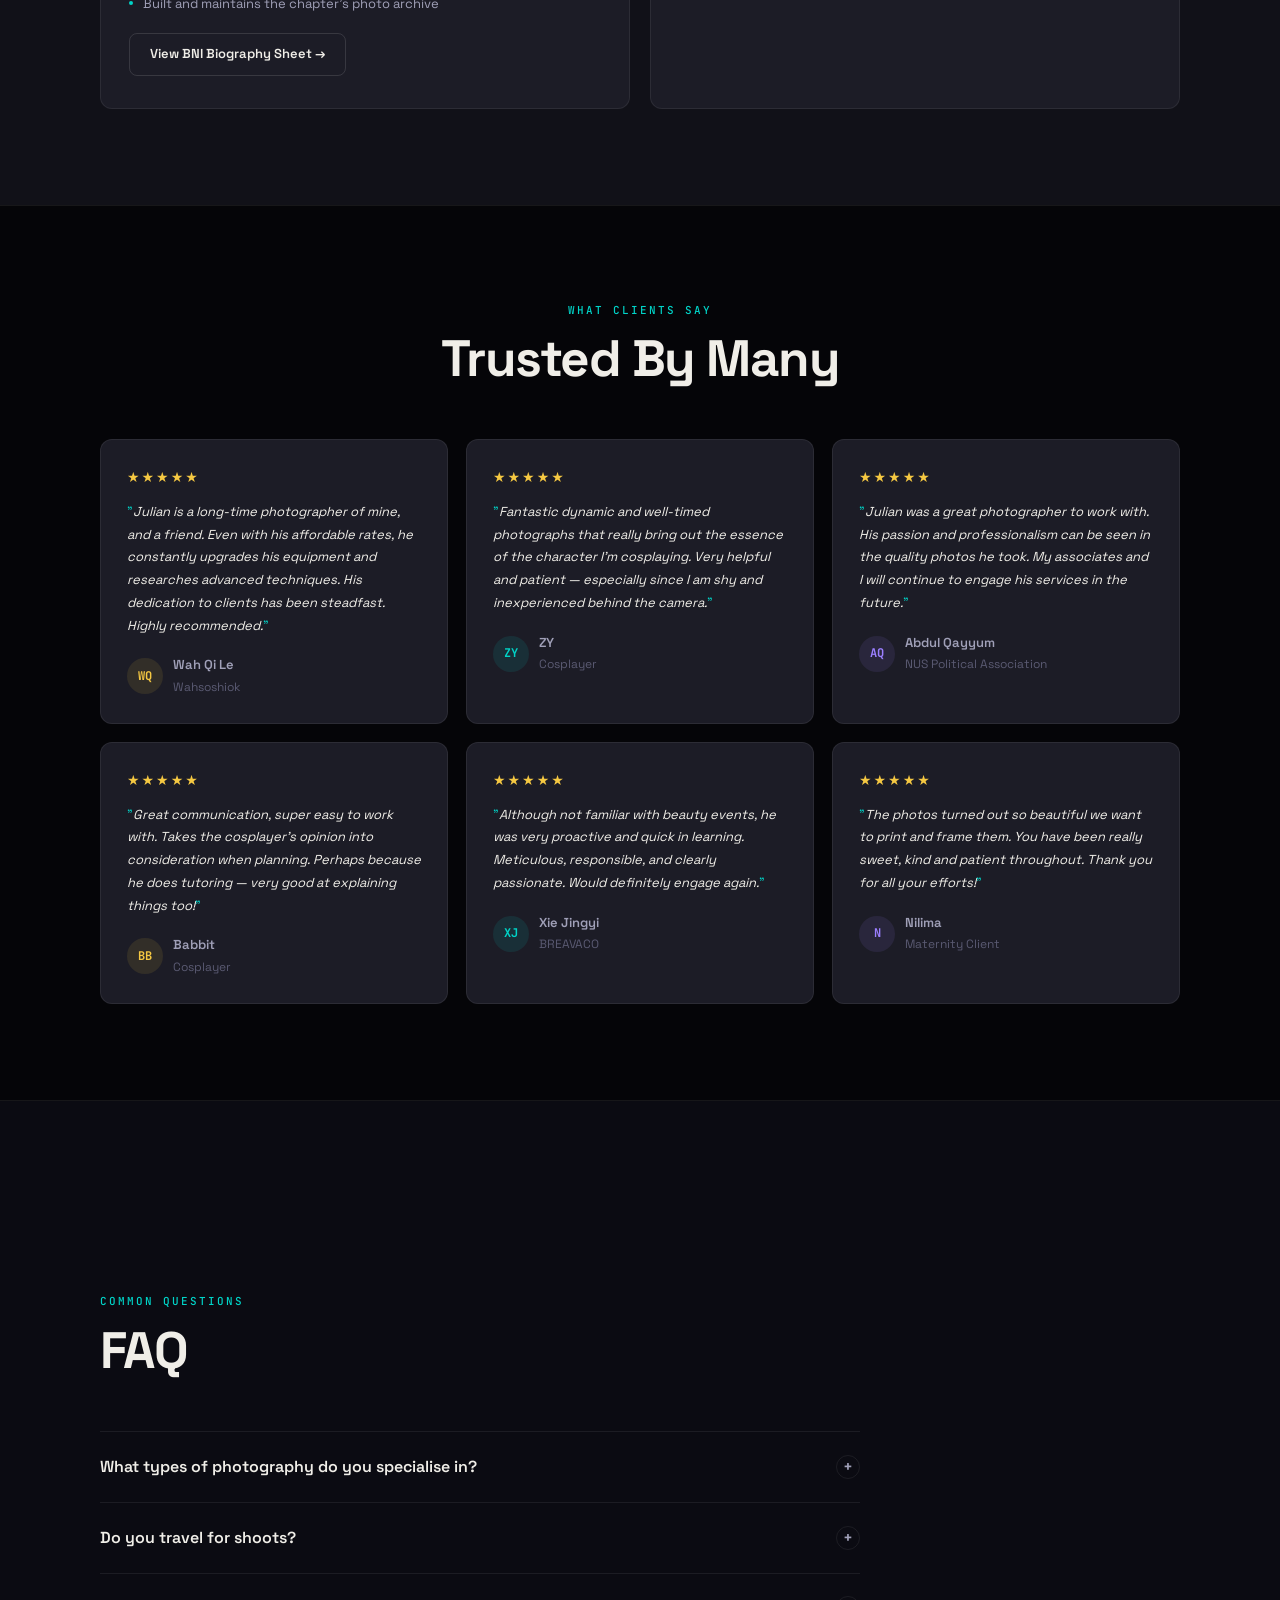
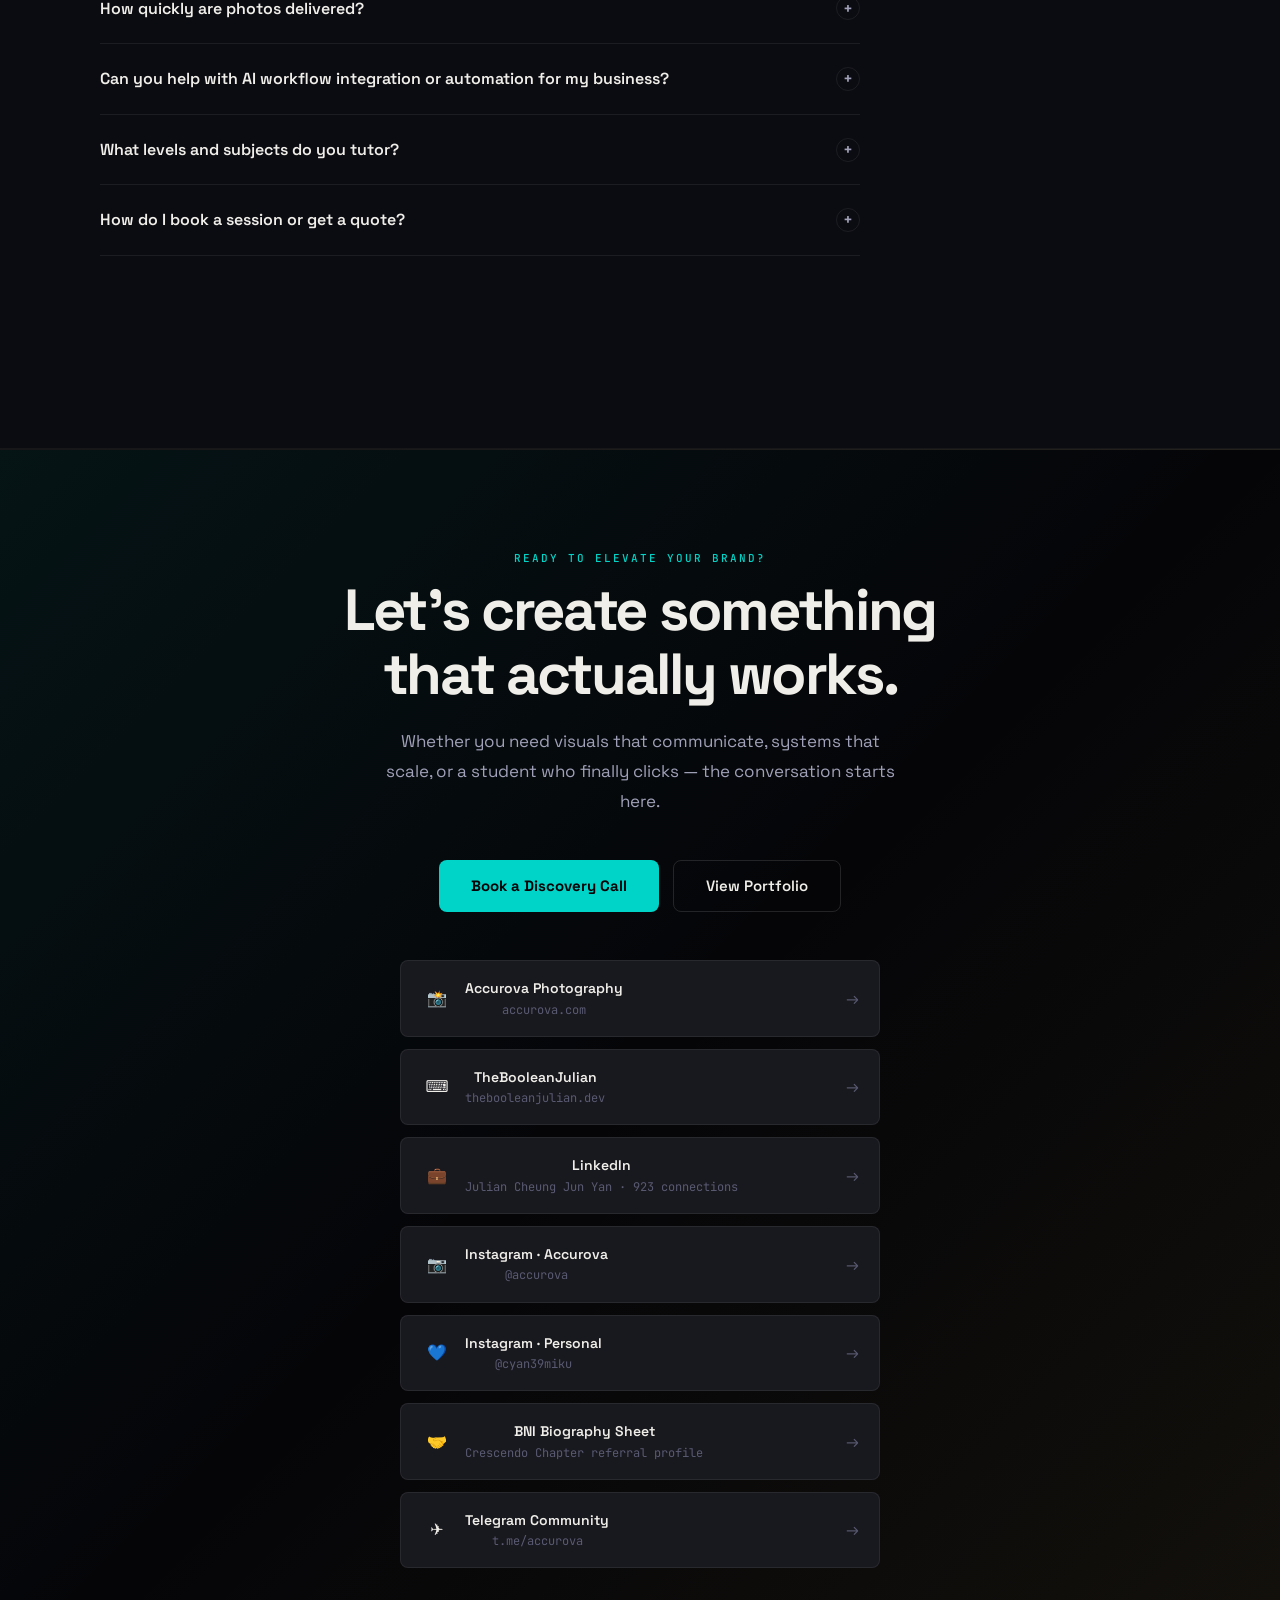
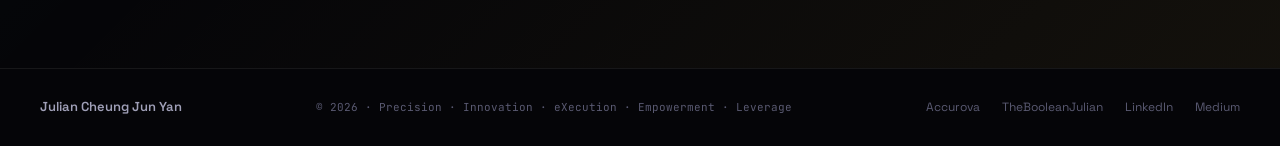
==== commit 58406745: "Switch to dual AGPLv3/commercial licensing, refine header CTAs, add versioned changelog and roadmap " ====
--- a/index.html
+++ b/index.html
@@ -26,8 +26,9 @@
 /* ── NAV ── */
 nav{position:fixed;top:0;left:0;right:0;z-index:100;display:flex;align-items:center;justify-content:space-between;padding:0 40px;height:64px;background:rgba(5,5,8,0.88);backdrop-filter:blur(24px);border-bottom:1px solid var(--border)}
 .nwm{font-size:15px;font-weight:600;letter-spacing:-0.02em}.nwm span{color:var(--teal)}
-.nlinks{display:flex;gap:28px}.nlinks a{font-size:13px;font-weight:500;color:var(--t2);transition:color .2s}.nlinks a:hover{color:var(--teal)}
-.ncta{padding:7px 18px;border:1px solid var(--teal);border-radius:6px;font-size:13px;font-weight:600;color:var(--teal)!important;transition:background .2s}.ncta:hover{background:var(--teal-dim)}
+.nlinks{display:flex;align-items:center;gap:10px;flex-wrap:wrap}.nlinks a{display:inline-flex;align-items:center;justify-content:center;padding:8px 14px;border:1px solid transparent;border-radius:999px;font-size:13px;font-weight:600;color:var(--t2);transition:all .2s}.nlinks a:hover{color:var(--teal);background:rgba(255,255,255,0.04);border-color:var(--border-mid)}
+.nlinks .nbtn-primary{background:var(--teal);color:#050508;border-color:var(--teal)}.nlinks .nbtn-primary:hover{background:#00c0b4;color:#050508;box-shadow:0 8px 24px var(--teal-glow)}
+.nlinks .nbtn-secondary{border-color:var(--border-mid);background:rgba(255,255,255,0.03)}.nlinks .nbtn-secondary:hover{border-color:var(--teal);color:var(--teal)}
 
 /* ── HERO ── */
 #hero{position:relative;min-height:100vh;display:flex;align-items:center;justify-content:center;overflow:hidden;padding:100px 40px 80px}
@@ -310,11 +311,12 @@
 <nav>
   <div class="nwm">Julian Cheung<span>.</span></div>
   <div class="nlinks">
-    <a href="#story">Story</a>
-    <a href="#pixel">Framework</a>
-    <a href="#ventures">Work</a>
-    <a href="#faq">FAQ</a>
-    <a href="#finalcta" class="ncta">Book a Call</a>
+    <a href="#story" class="nbtn-secondary">Story</a>
+    <a href="#pixel" class="nbtn-secondary">Framework</a>
+    <a href="#ventures" class="nbtn-secondary">Work</a>
+    <a href="#faq" class="nbtn-secondary">FAQ</a>
+    <a href="bni-bio.html" class="nbtn-secondary">BNI Profile</a>
+    <a href="#finalcta" class="nbtn-primary">Message Me</a>
   </div>
 </nav>
 
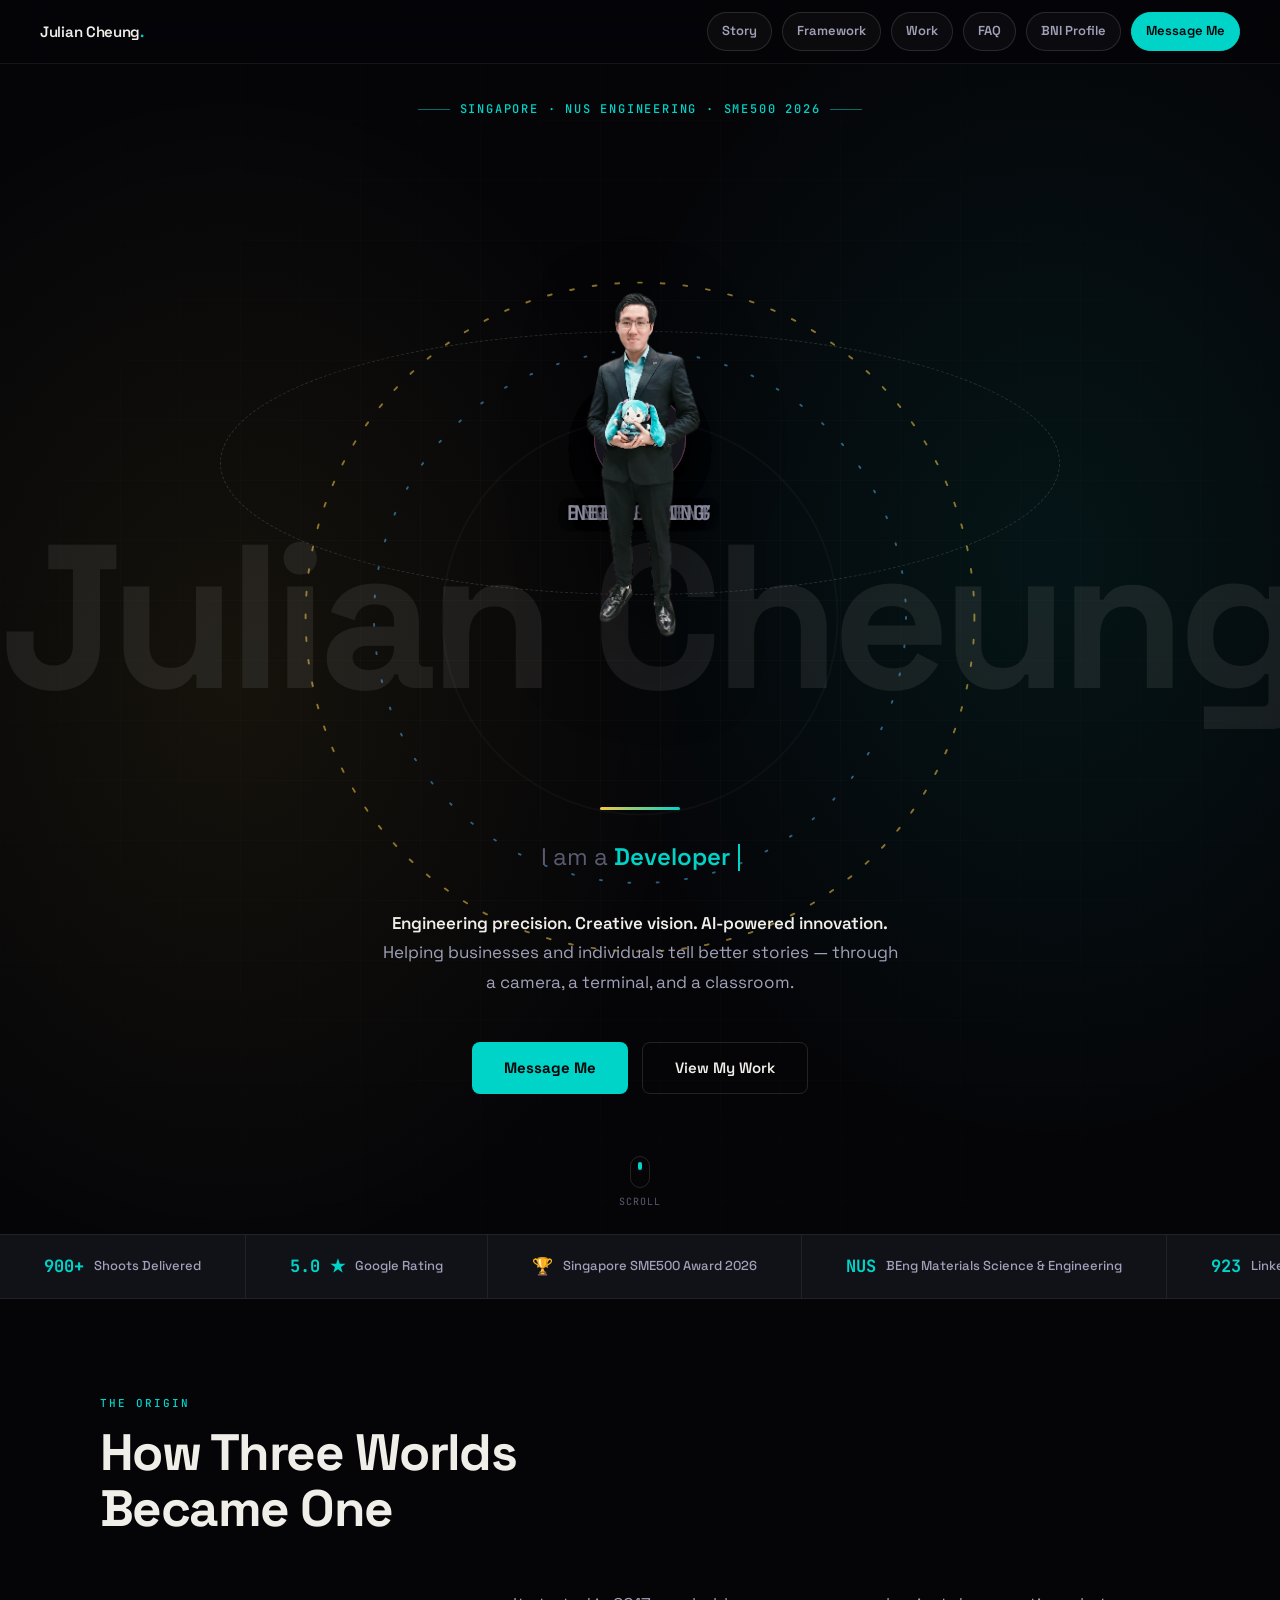
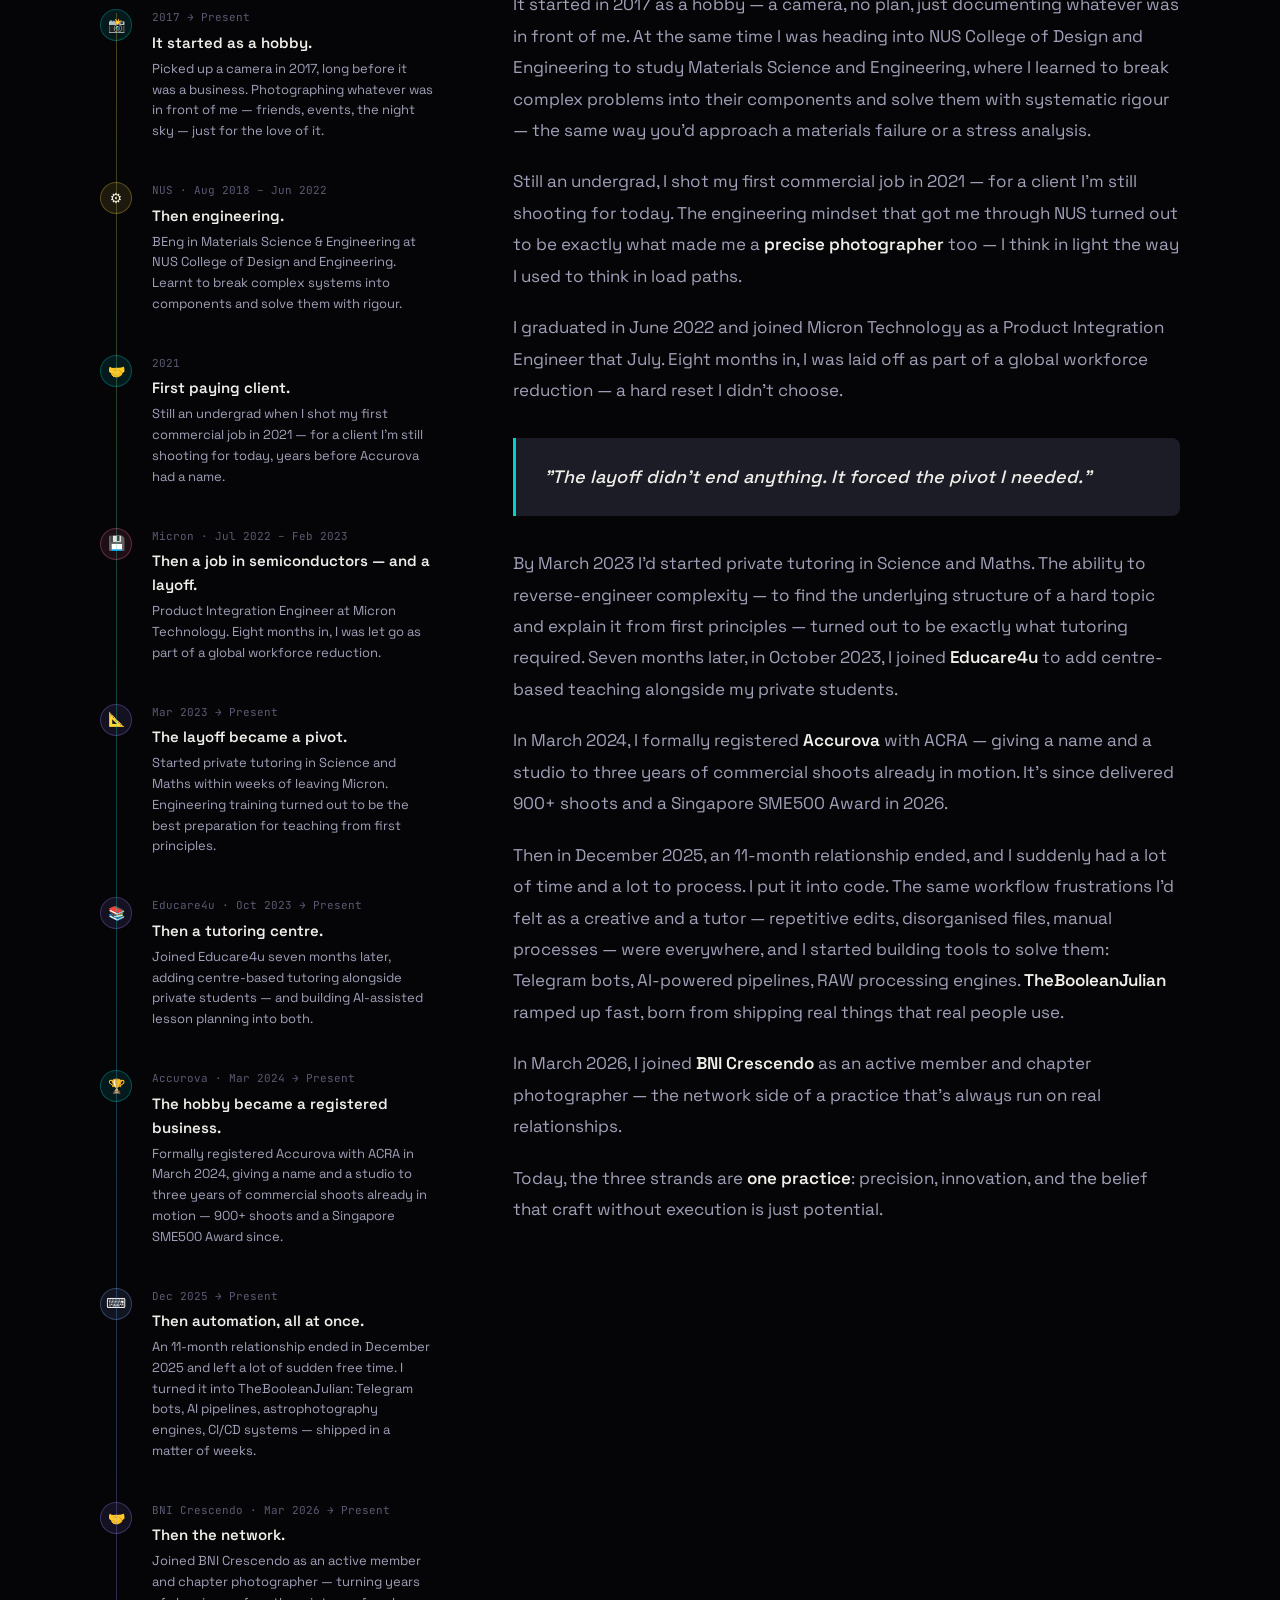
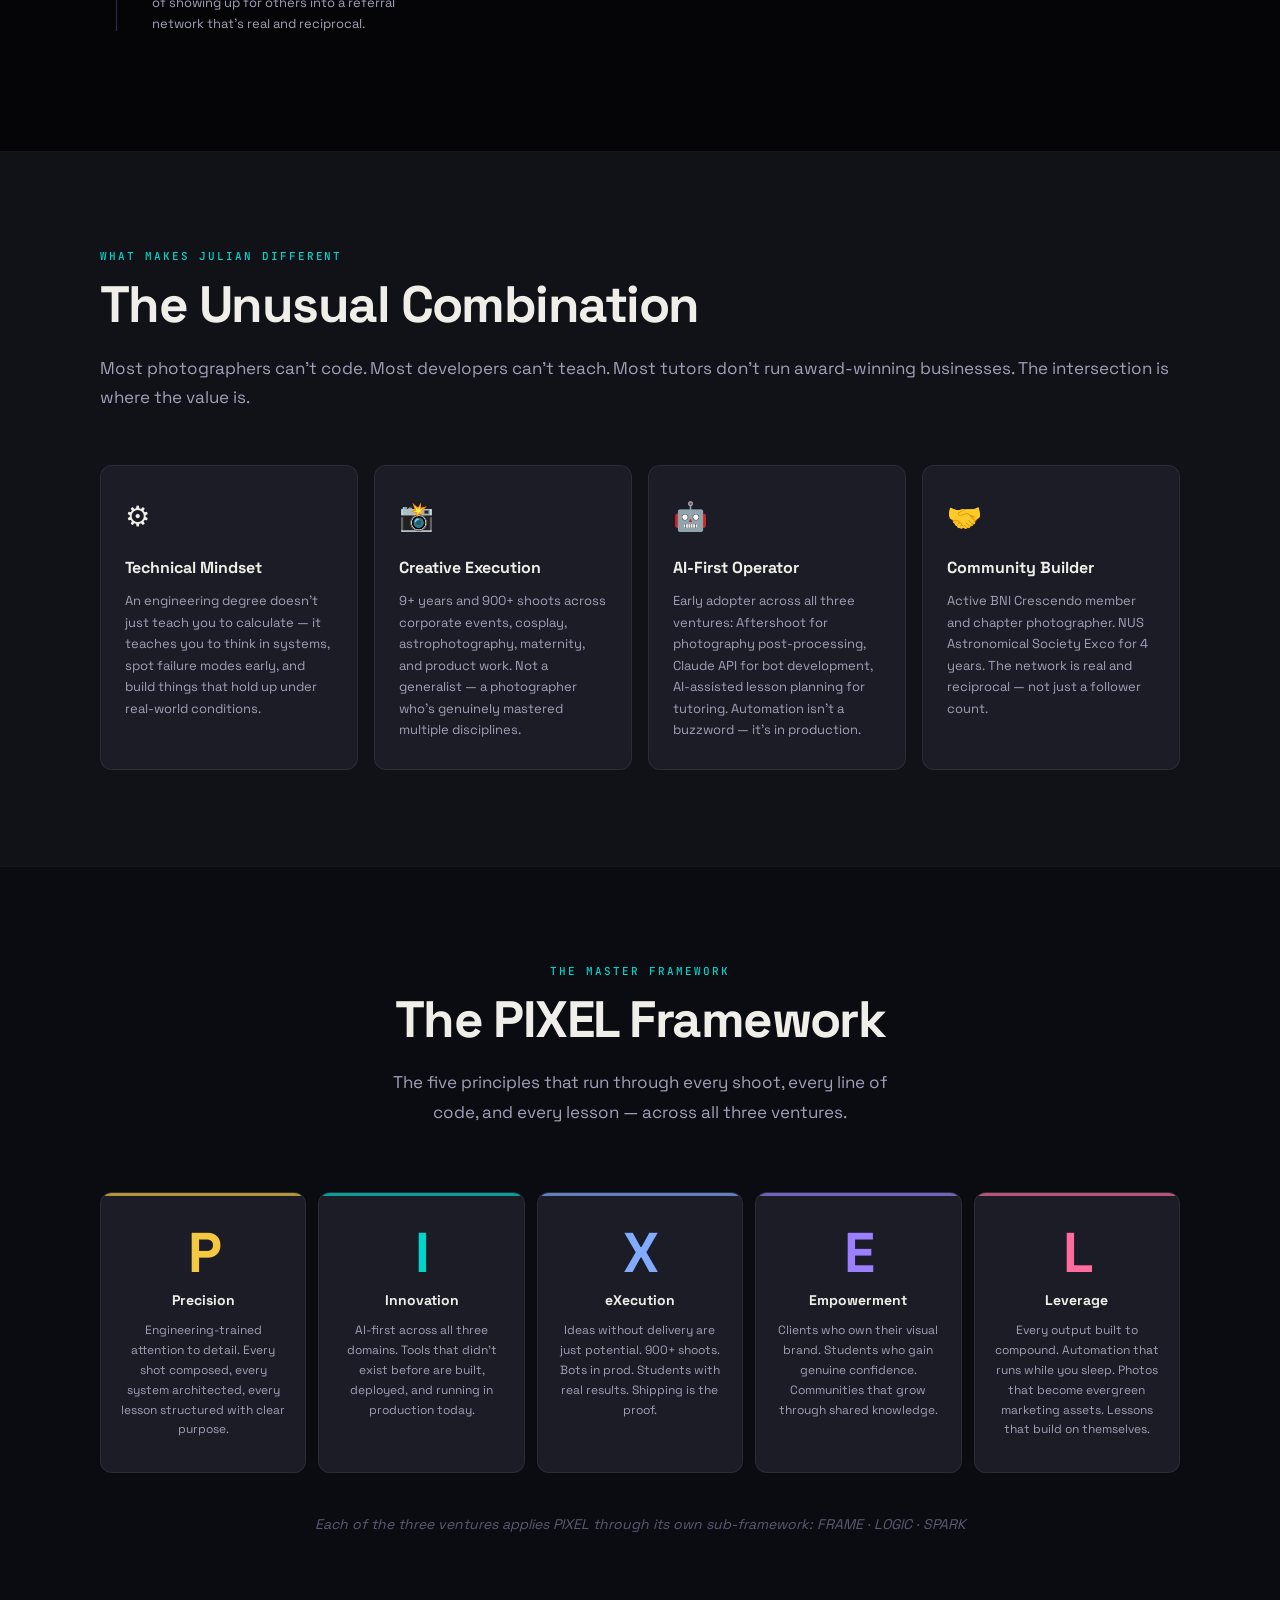
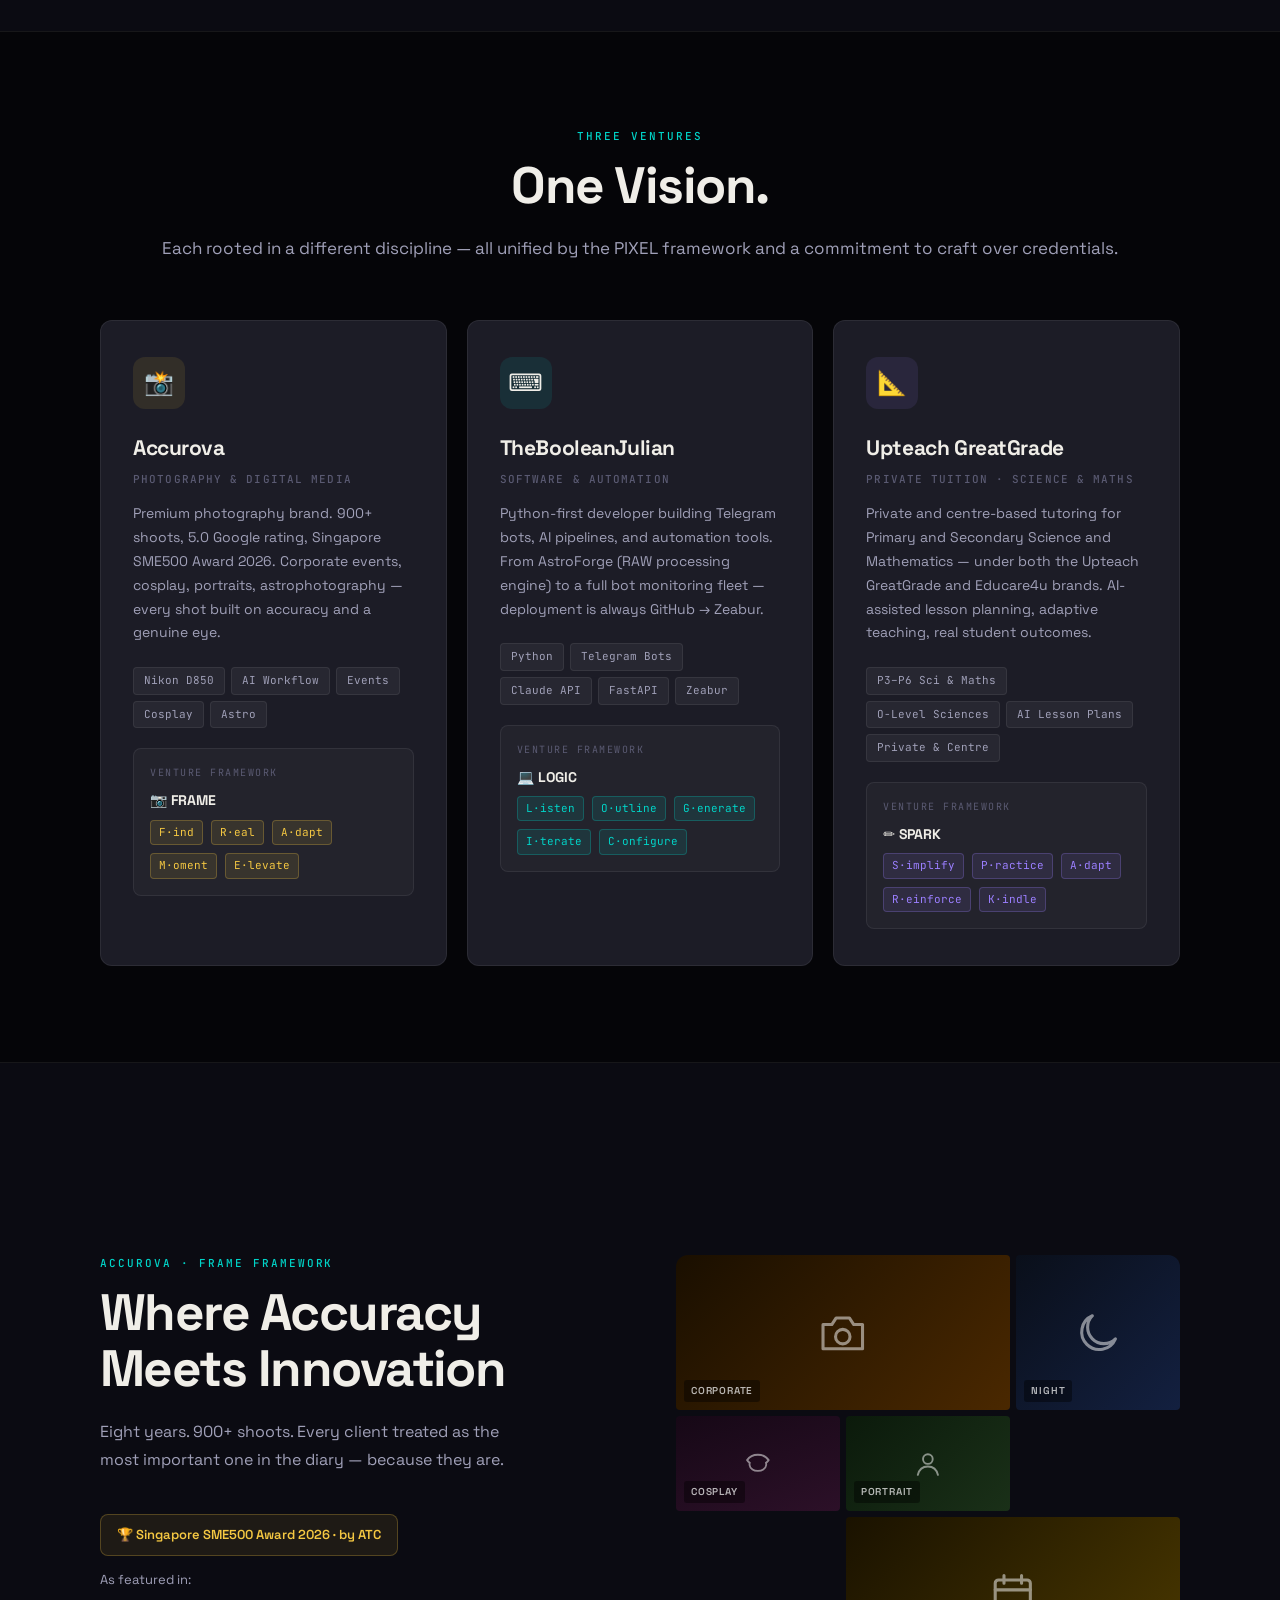
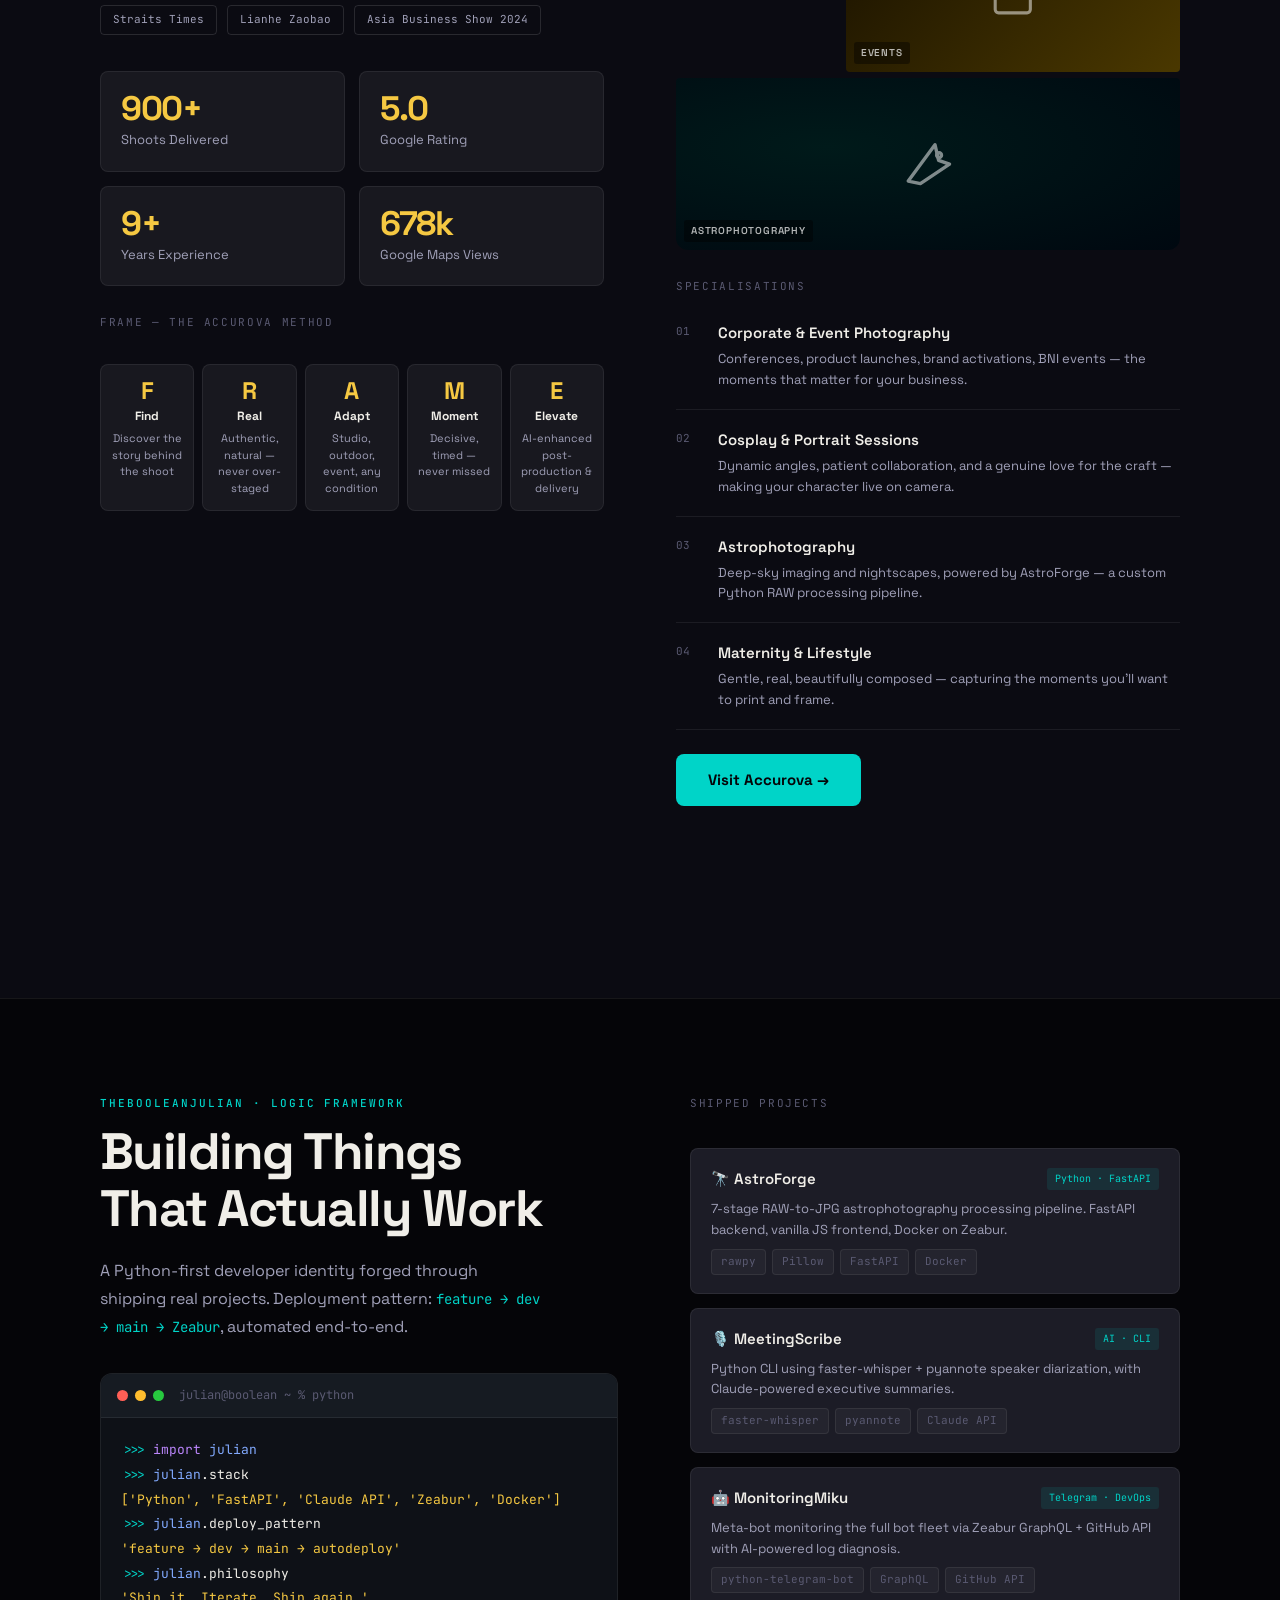
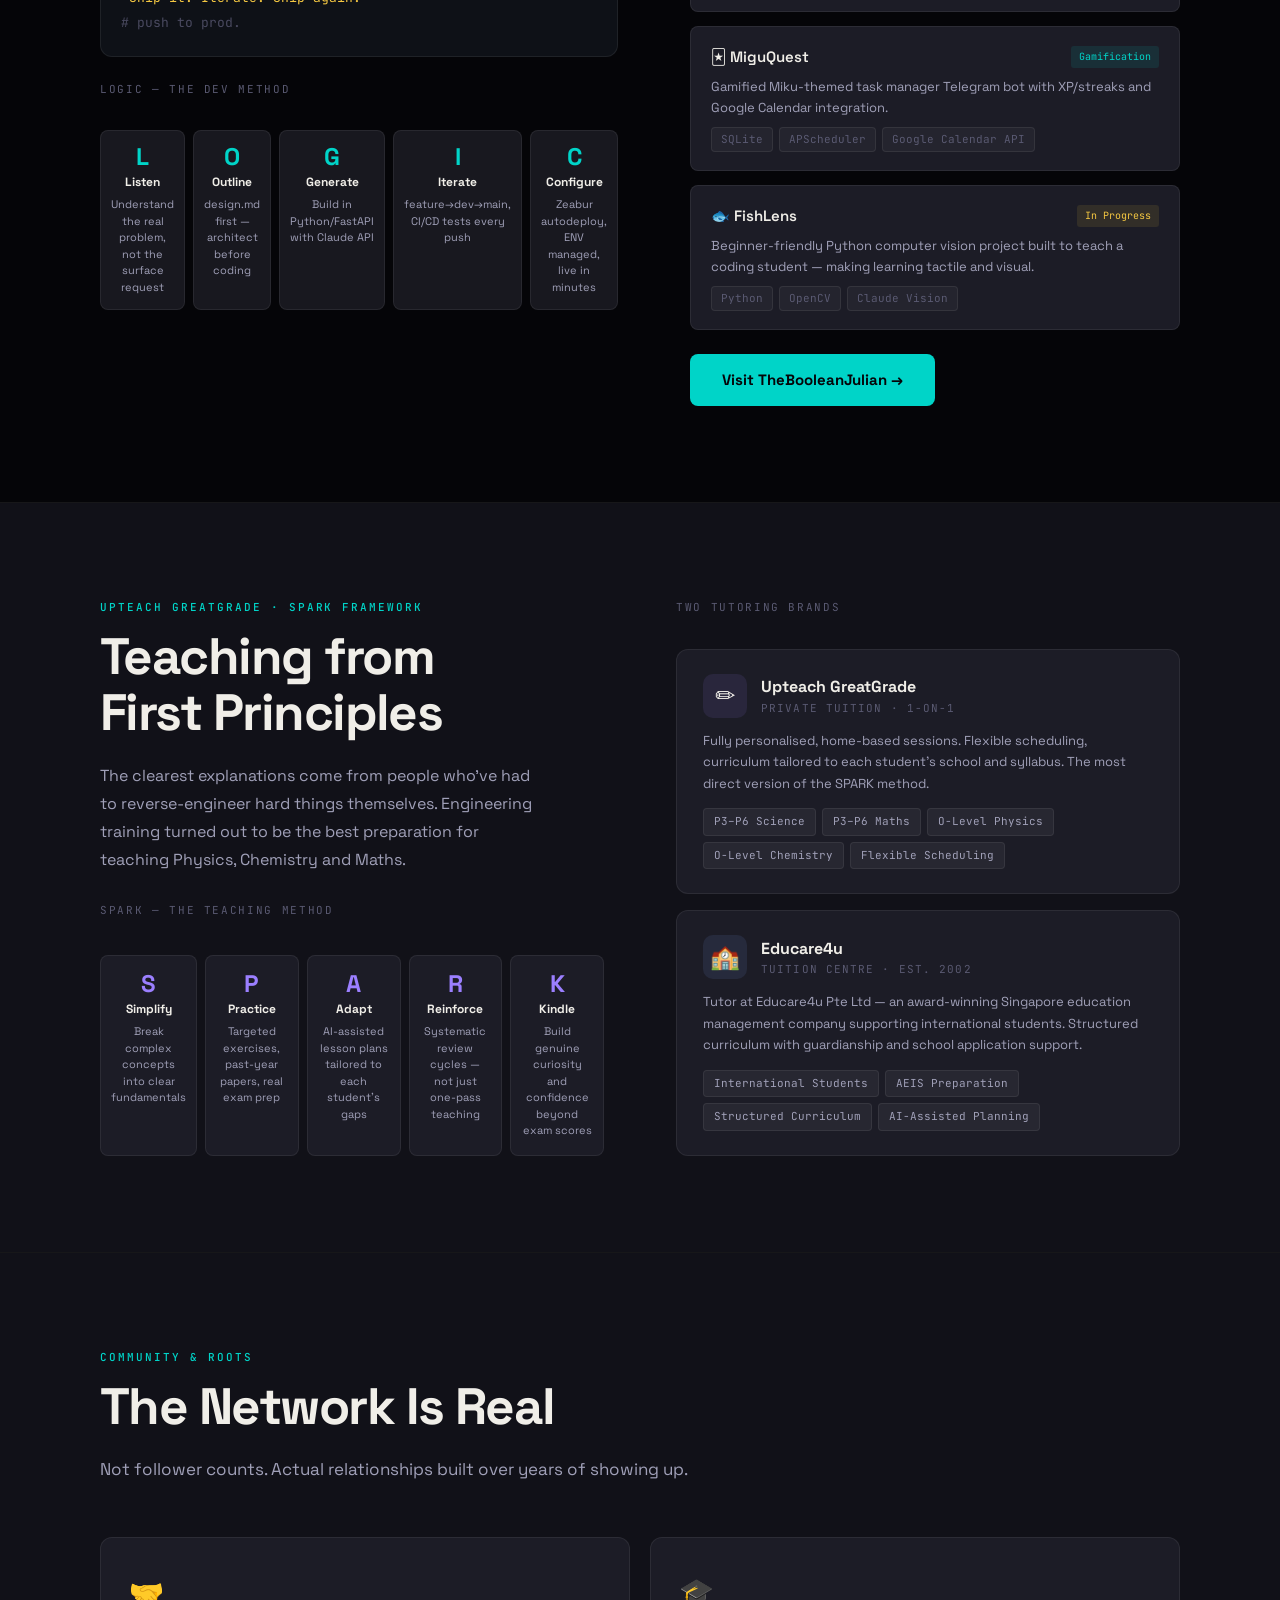
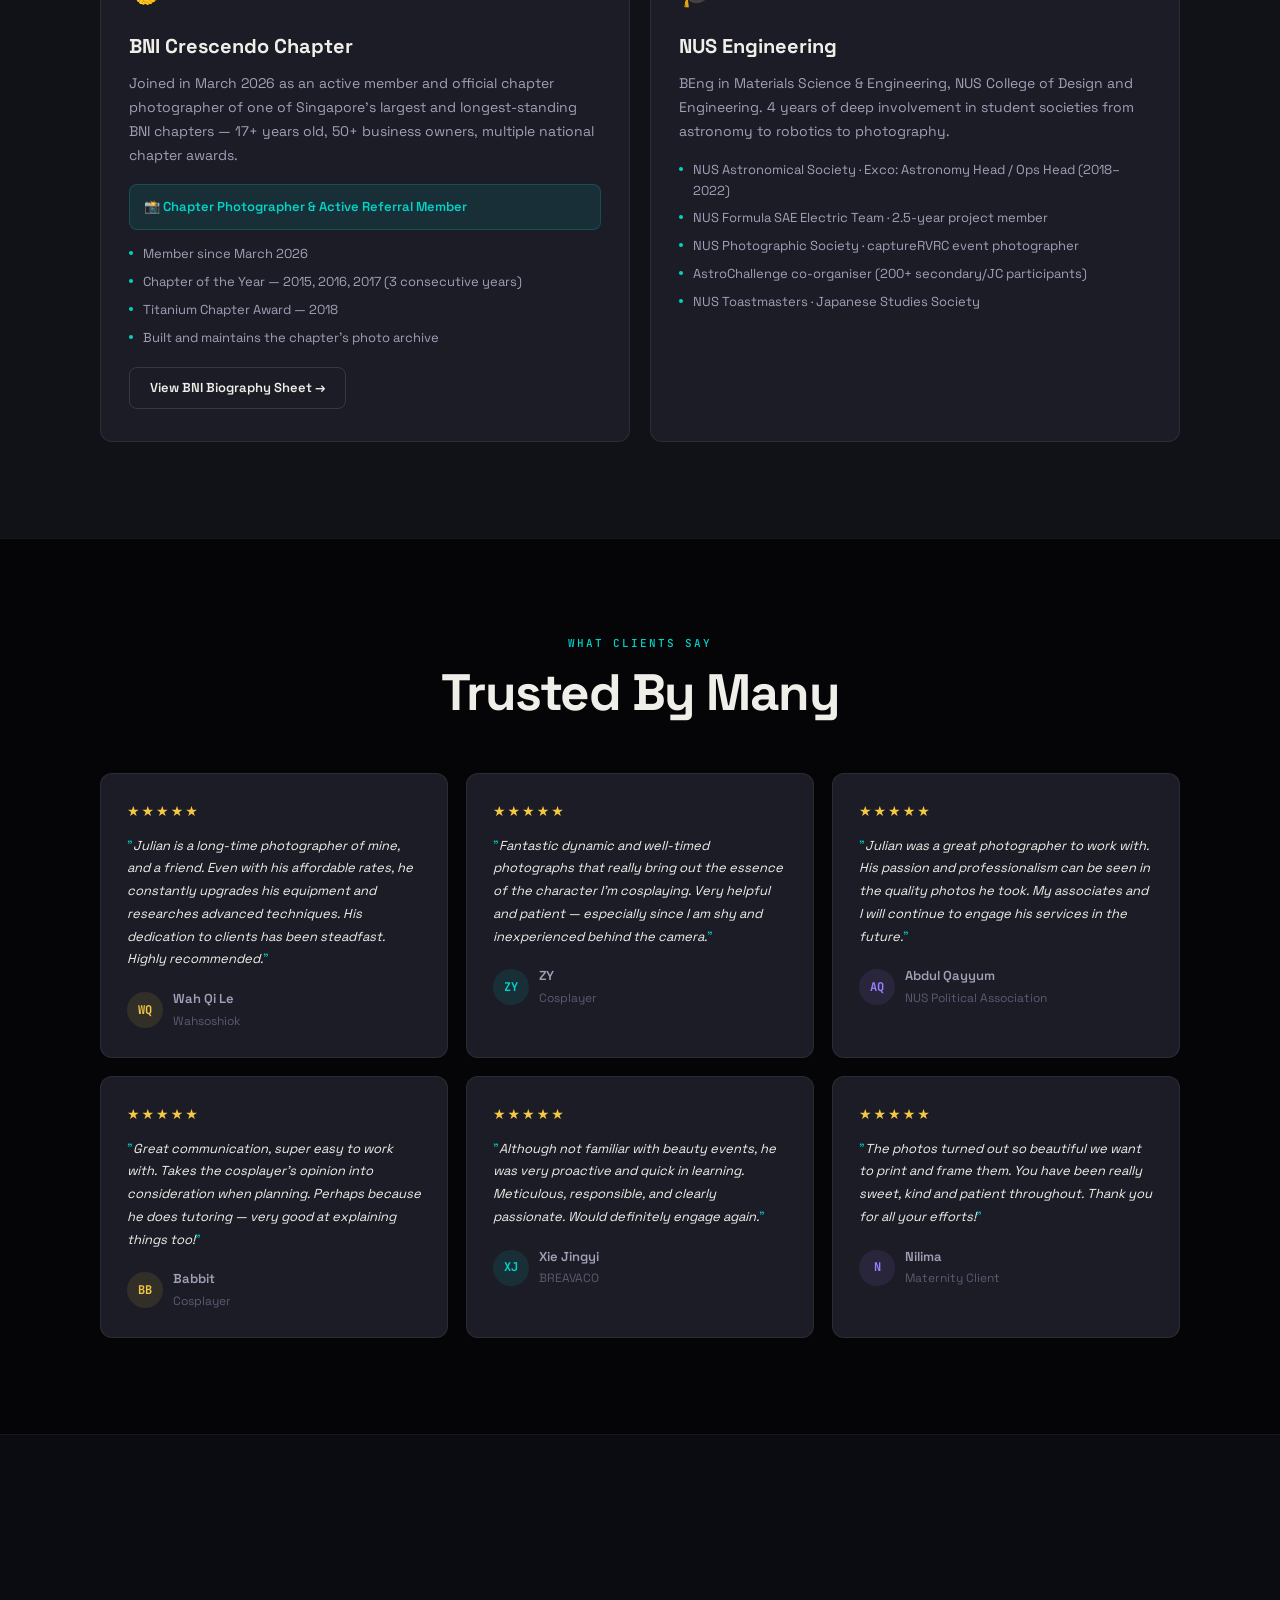
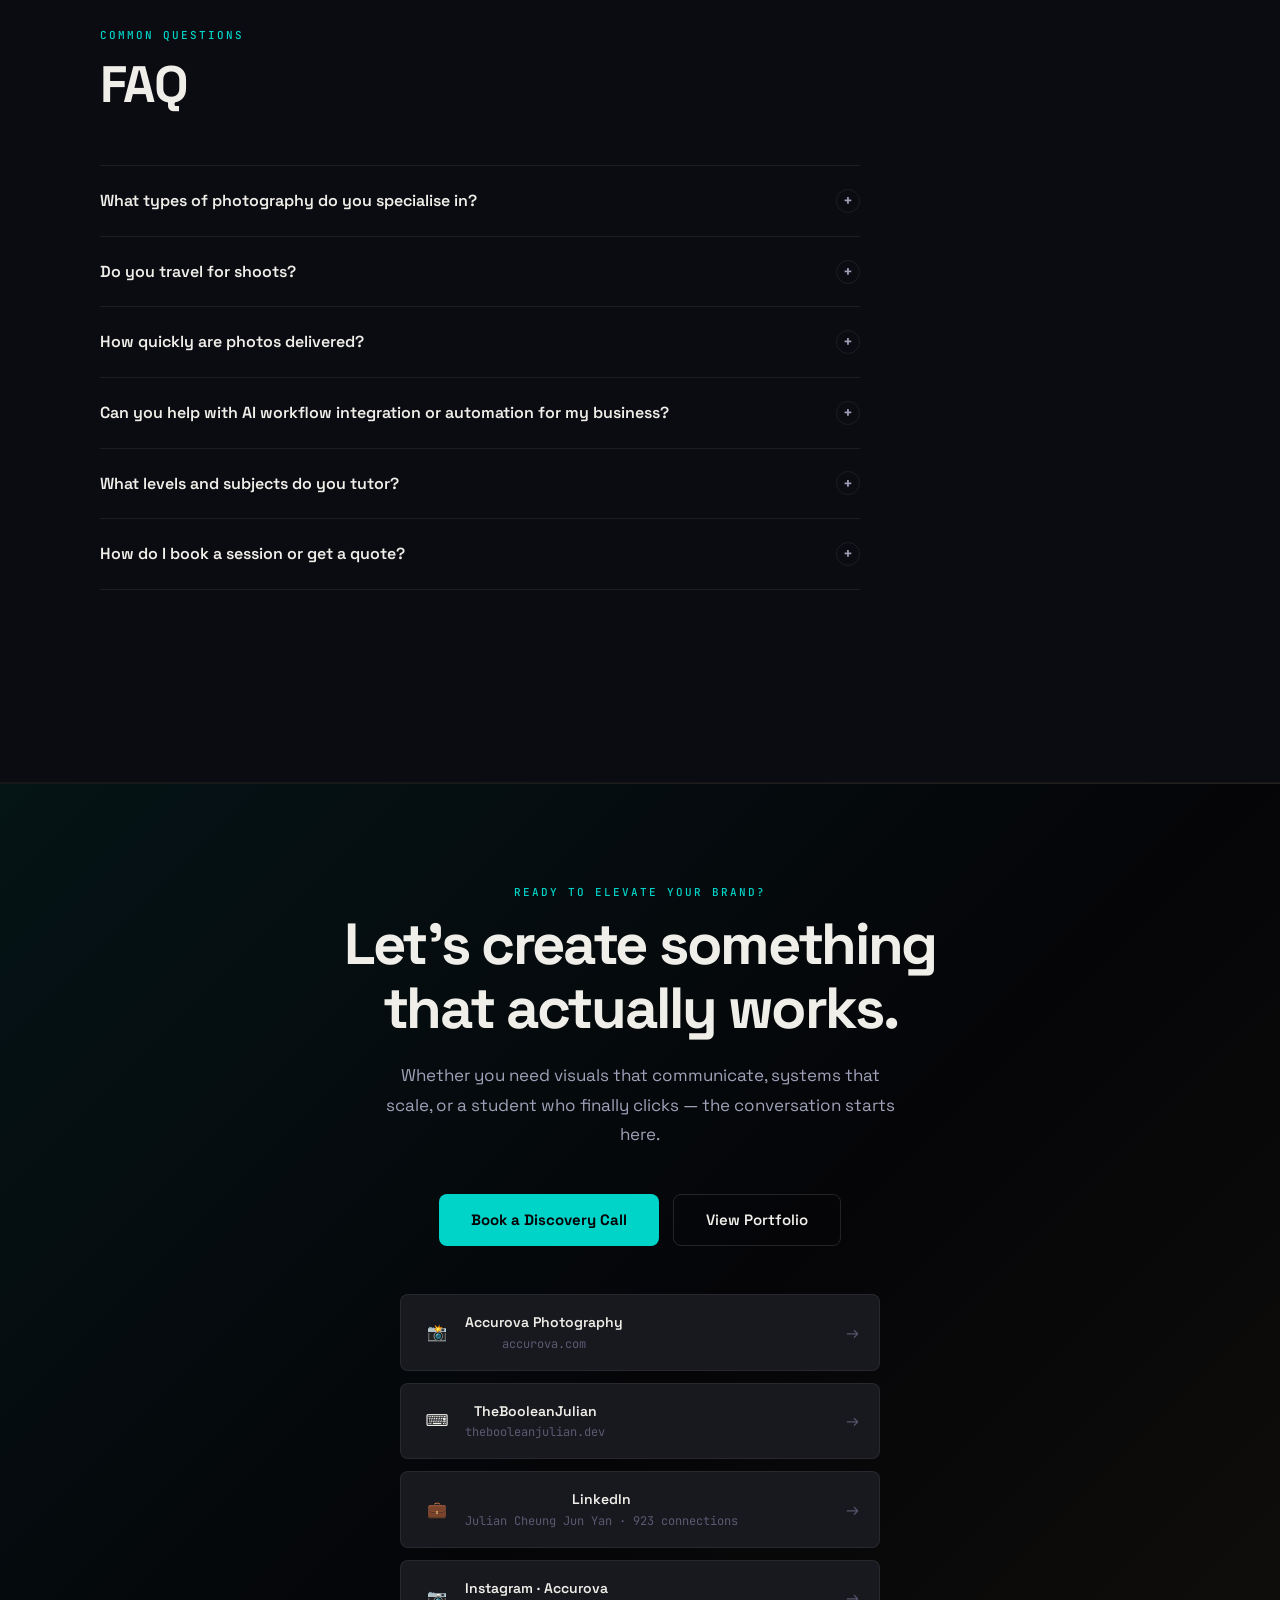
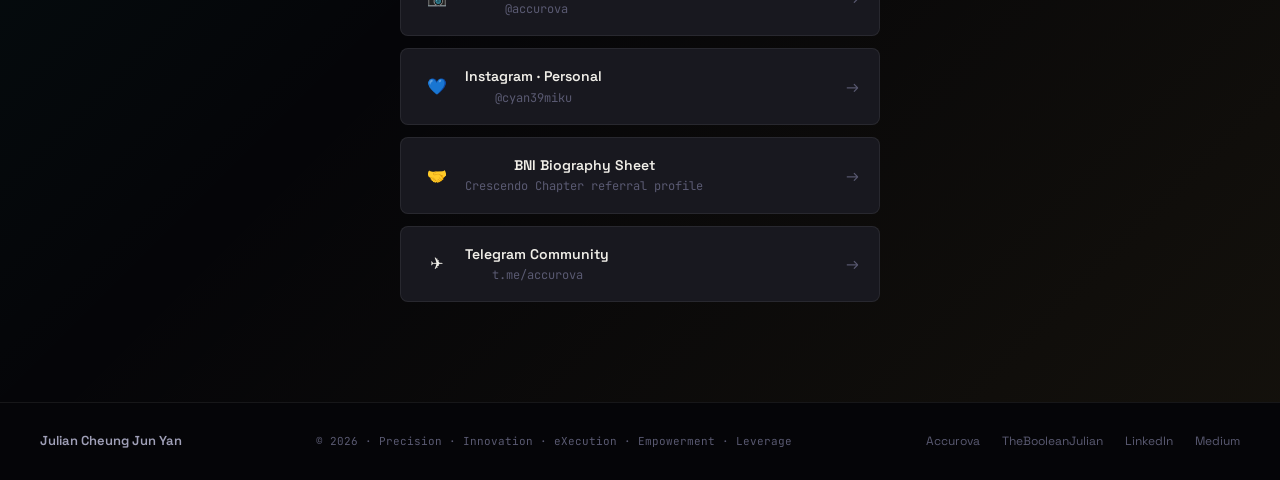
==== commit dd698dea: "Add hero photo orbit with per-focus satellites, restyle name as background wordmark Photo now sits i" ====
--- a/index.html
+++ b/index.html
@@ -31,7 +31,7 @@
 .nlinks .nbtn-secondary{border-color:var(--border-mid);background:rgba(255,255,255,0.03)}.nlinks .nbtn-secondary:hover{border-color:var(--teal);color:var(--teal)}
 
 /* ── HERO ── */
-#hero{position:relative;min-height:100vh;display:flex;align-items:center;justify-content:center;overflow:hidden;padding:100px 40px 80px}
+#hero{position:relative;min-height:100vh;display:flex;align-items:center;justify-content:center;overflow:hidden;padding:100px 40px 140px}
 .hbgl{position:absolute;inset:0;background:radial-gradient(ellipse 60% 80% at 18% 55%,rgba(245,200,66,0.07) 0%,transparent 60%);pointer-events:none}
 .hbgr{position:absolute;inset:0;background:radial-gradient(ellipse 60% 80% at 82% 45%,rgba(0,212,200,0.08) 0%,transparent 60%);pointer-events:none}
 .hgrid{position:absolute;inset:0;background-image:linear-gradient(rgba(255,255,255,0.022) 1px,transparent 1px),linear-gradient(90deg,rgba(255,255,255,0.022) 1px,transparent 1px);background-size:60px 60px;mask-image:radial-gradient(ellipse 80% 70% at 50% 50%,black 0%,transparent 100%);pointer-events:none}
@@ -39,11 +39,42 @@
 .hring circle{animation:hspin 90s linear infinite;transform-origin:center}
 .hring .r2{animation-direction:reverse;animation-duration:70s}
 @keyframes hspin{to{transform:rotate(360deg)}}
-.hc{position:relative;z-index:1;text-align:center;max-width:880px;width:100%}
+
+/* ── HERO PHOTO ORBIT (Saturn-ring style: flat ellipse, near side large/front, far side small/behind) ── */
+.horbit{position:relative;width:min(1200px,94vw);height:640px;margin:0 auto 24px;--rx:420px;--ry:132px;--photo:360px}
+.horbit-photo{position:absolute;top:50%;left:50%;width:var(--photo);height:var(--photo);margin:calc(var(--photo) / -2) 0 0 calc(var(--photo) / -2);z-index:2;display:flex;align-items:center;justify-content:center}
+.horbit-photo img{position:absolute;inset:0;width:100%;height:100%;object-fit:contain;object-position:bottom;display:block;filter:drop-shadow(0 30px 40px rgba(0,0,0,.5))}
+.orbit-ellipse{position:absolute;top:50%;left:50%;width:calc(var(--rx) * 2);height:calc(var(--ry) * 2);margin-top:calc(var(--ry) * -1);margin-left:calc(var(--rx) * -1);border:1px dashed rgba(255,255,255,0.14);border-radius:50%;z-index:0;pointer-events:none}
+.horbit-sat{position:absolute;top:50%;left:50%;width:140px;margin:-70px 0 0 -70px;animation:orbit-move 28s linear infinite;animation-delay:var(--d)}
+.hs-face{display:flex;flex-direction:column;align-items:center;gap:12px}
+.hs-icon{display:flex;align-items:center;justify-content:center;width:92px;height:92px;border-radius:50%;font-size:40px;background:var(--card);border:1px solid var(--border-mid);box-shadow:0 10px 24px rgba(0,0,0,.45);flex-shrink:0}
+.horbit-sat:nth-child(3) .hs-icon{border-color:rgba(245,200,66,0.4)}
+.horbit-sat:nth-child(4) .hs-icon{border-color:rgba(0,212,200,0.4)}
+.horbit-sat:nth-child(5) .hs-icon{border-color:rgba(130,170,255,0.4)}
+.horbit-sat:nth-child(6) .hs-icon{border-color:rgba(155,127,255,0.4)}
+.horbit-sat:nth-child(7) .hs-icon{border-color:rgba(255,107,157,0.4)}
+.hs-label{font-family:var(--fm);font-size:20px;font-weight:500;letter-spacing:.06em;text-transform:uppercase;color:var(--t2);white-space:nowrap;text-shadow:0 2px 8px rgba(0,0,0,.7)}
+@keyframes orbit-move{
+  0%    {transform:translate(var(--rx),0) scale(0.9);            z-index:3; opacity:1}
+  12.5% {transform:translate(calc(var(--rx) * 0.707),calc(var(--ry) * 0.707)) scale(1.2);  z-index:3; opacity:1}
+  25%   {transform:translate(0,var(--ry)) scale(1.35);            z-index:3; opacity:1}
+  37.5% {transform:translate(calc(var(--rx) * -0.707),calc(var(--ry) * 0.707)) scale(1.2); z-index:3; opacity:1}
+  50%   {transform:translate(calc(var(--rx) * -1),0) scale(0.9);  z-index:1; opacity:.85}
+  62.5% {transform:translate(calc(var(--rx) * -0.707),calc(var(--ry) * -0.707)) scale(0.62); z-index:1; opacity:.7}
+  75%   {transform:translate(0,calc(var(--ry) * -1)) scale(0.5);  z-index:1; opacity:.65}
+  87.5% {transform:translate(calc(var(--rx) * 0.707),calc(var(--ry) * -0.707)) scale(0.62); z-index:1; opacity:.7}
+  100%  {transform:translate(var(--rx),0) scale(0.9);             z-index:3; opacity:1}
+}
+@media (max-width:640px){
+  .horbit{height:480px;--rx:260px;--ry:84px;--photo:260px}
+  .hs-icon{width:76px;height:76px;font-size:34px}
+  .hs-label{font-size:18px}
+}
+@media (prefers-reduced-motion: reduce){.hring circle,.horbit-sat{animation:none}}
+.hc{position:relative;z-index:1;text-align:center;max-width:1240px;width:100%}
 .hey{font-family:var(--fm);font-size:12px;font-weight:500;letter-spacing:.15em;text-transform:uppercase;color:var(--teal);margin-bottom:24px;display:flex;align-items:center;justify-content:center;gap:10px}
 .hey::before,.hey::after{content:'';display:block;width:32px;height:1px;background:var(--teal);opacity:.5}
-.hname{font-size:clamp(52px,8vw,96px);font-weight:700;letter-spacing:-0.04em;line-height:1.0;margin-bottom:8px}
-.hname .f{color:#F7F0DC}.hname .l{color:var(--t1)}
+.hname{position:absolute;top:50%;left:50%;transform:translate(-50%,-50%);width:100%;z-index:0;text-align:center;font-size:clamp(70px,16vw,240px);font-weight:700;letter-spacing:-0.04em;line-height:1;white-space:nowrap;color:var(--t1);opacity:.08;pointer-events:none;margin:0}
 .hline{height:3px;width:80px;margin:16px auto 28px;background:linear-gradient(90deg,var(--gold),var(--teal));border-radius:99px}
 .hroles{font-size:clamp(18px,2.5vw,24px);font-weight:400;color:var(--t2);margin-bottom:32px;min-height:34px;display:flex;align-items:center;justify-content:center;gap:6px}
 .hroles .st{color:var(--t3)}
@@ -57,7 +88,7 @@
 .btn-p:hover{transform:translateY(-2px);box-shadow:0 8px 32px var(--teal-glow)}
 .btn-s{padding:13px 32px;background:transparent;color:var(--t1);font-family:var(--fd);font-weight:600;font-size:15px;border-radius:8px;border:1px solid var(--border-mid);display:inline-block;transition:border-color .2s,color .2s}
 .btn-s:hover{border-color:var(--teal);color:var(--teal)}
-.hscroll{position:absolute;bottom:36px;left:50%;transform:translateX(-50%);display:flex;flex-direction:column;align-items:center;gap:6px;font-family:var(--fm);font-size:10px;letter-spacing:.1em;color:var(--t3);text-transform:uppercase}
+.hscroll{position:absolute;bottom:24px;left:50%;transform:translateX(-50%);display:flex;flex-direction:column;align-items:center;gap:6px;font-family:var(--fm);font-size:10px;letter-spacing:.1em;color:var(--t3);text-transform:uppercase}
 .sdot{width:20px;height:32px;border:1px solid var(--border-mid);border-radius:10px;display:flex;align-items:flex-start;justify-content:center;padding-top:5px}
 .sdot::after{content:'';width:4px;height:8px;background:var(--teal);border-radius:99px;animation:sd 1.8s ease-in-out infinite}
 @keyframes sd{0%,100%{transform:translateY(0);opacity:1}80%{transform:translateY(10px);opacity:0}}
@@ -294,7 +325,7 @@
 /* ── RESPONSIVE ── */
 @media(max-width:960px){
   nav{padding:0 20px}.nlinks{display:none}
-  #hero{padding:100px 24px 80px}
+  #hero{padding:100px 24px 140px}
   .story-layout,.a-layout,.tech-layout,.tutor-layout{grid-template-columns:1fr;gap:40px}
   .v-grid,.diff-grid,.tgrid,.com-grid{grid-template-columns:1fr}
   .pixel-grid{grid-template-columns:repeat(3,1fr)}
@@ -332,12 +363,20 @@
       <linearGradient id="hg2" x1="400" y1="0" x2="0" y2="400"><stop offset="0" stop-color="#9B7FFF"/><stop offset="1" stop-color="#00D4C8"/></linearGradient>
     </defs>
   </svg>
+  <h1 class="hname">Julian Cheung Jun Yan</h1>
   <div class="hc">
     <div class="hey">Singapore · NUS Engineering · SME500 2026</div>
-    <h1 class="hname">
-      <span class="f">Julian</span><br>
-      <span class="l">Cheung Jun Yan</span>
-    </h1>
+    <div class="horbit">
+      <div class="orbit-ellipse"></div>
+      <div class="horbit-photo">
+        <img src="assets/hero-julian.png" alt="Julian Cheung Jun Yan" loading="eager" onerror="this.remove()">
+      </div>
+      <div class="horbit-sat" style="--d:0s"><div class="hs-face"><span class="hs-icon">📷</span><span class="hs-label">Photography</span></div></div>
+      <div class="horbit-sat" style="--d:-5.6s"><div class="hs-face"><span class="hs-icon">💻</span><span class="hs-label">Development</span></div></div>
+      <div class="horbit-sat" style="--d:-11.2s"><div class="hs-face"><span class="hs-icon">⚙️</span><span class="hs-label">Engineering</span></div></div>
+      <div class="horbit-sat" style="--d:-16.8s"><div class="hs-face"><span class="hs-icon">🎓</span><span class="hs-label">Teaching</span></div></div>
+      <div class="horbit-sat" style="--d:-22.4s"><div class="hs-face"><span class="hs-icon">🤝</span><span class="hs-label">Networking</span></div></div>
+    </div>
     <div class="hline"></div>
     <div class="hroles">
       <span class="st">I am a</span>
@@ -349,7 +388,7 @@
       Helping businesses and individuals tell better stories — through a camera, a terminal, and a classroom.
     </p>
     <div class="hbtns">
-      <a href="https://www.accurova.com/contact/" class="btn-p" target="_blank">Book a Discovery Call</a>
+      <a href="https://www.accurova.com/contact/" class="btn-p" target="_blank">Message Me</a>
       <a href="#ventures" class="btn-s">View My Work</a>
     </div>
   </div>
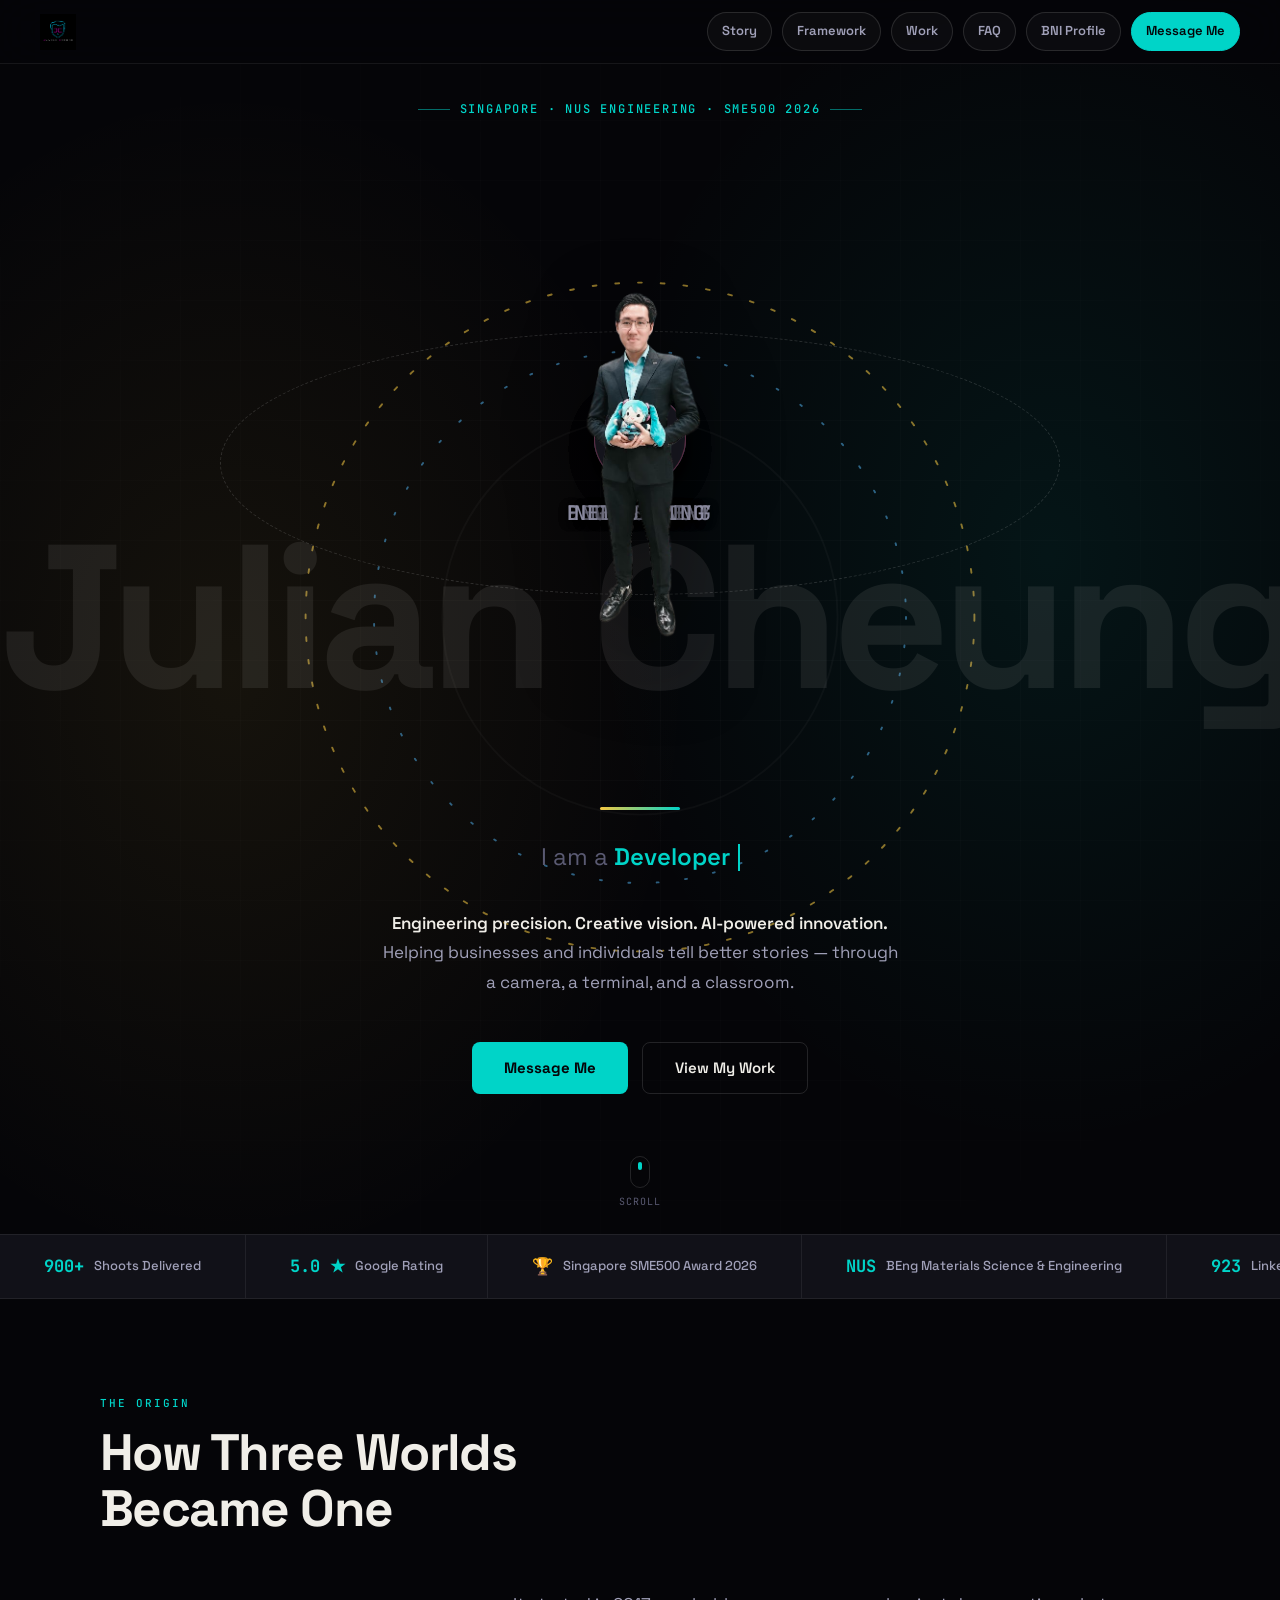
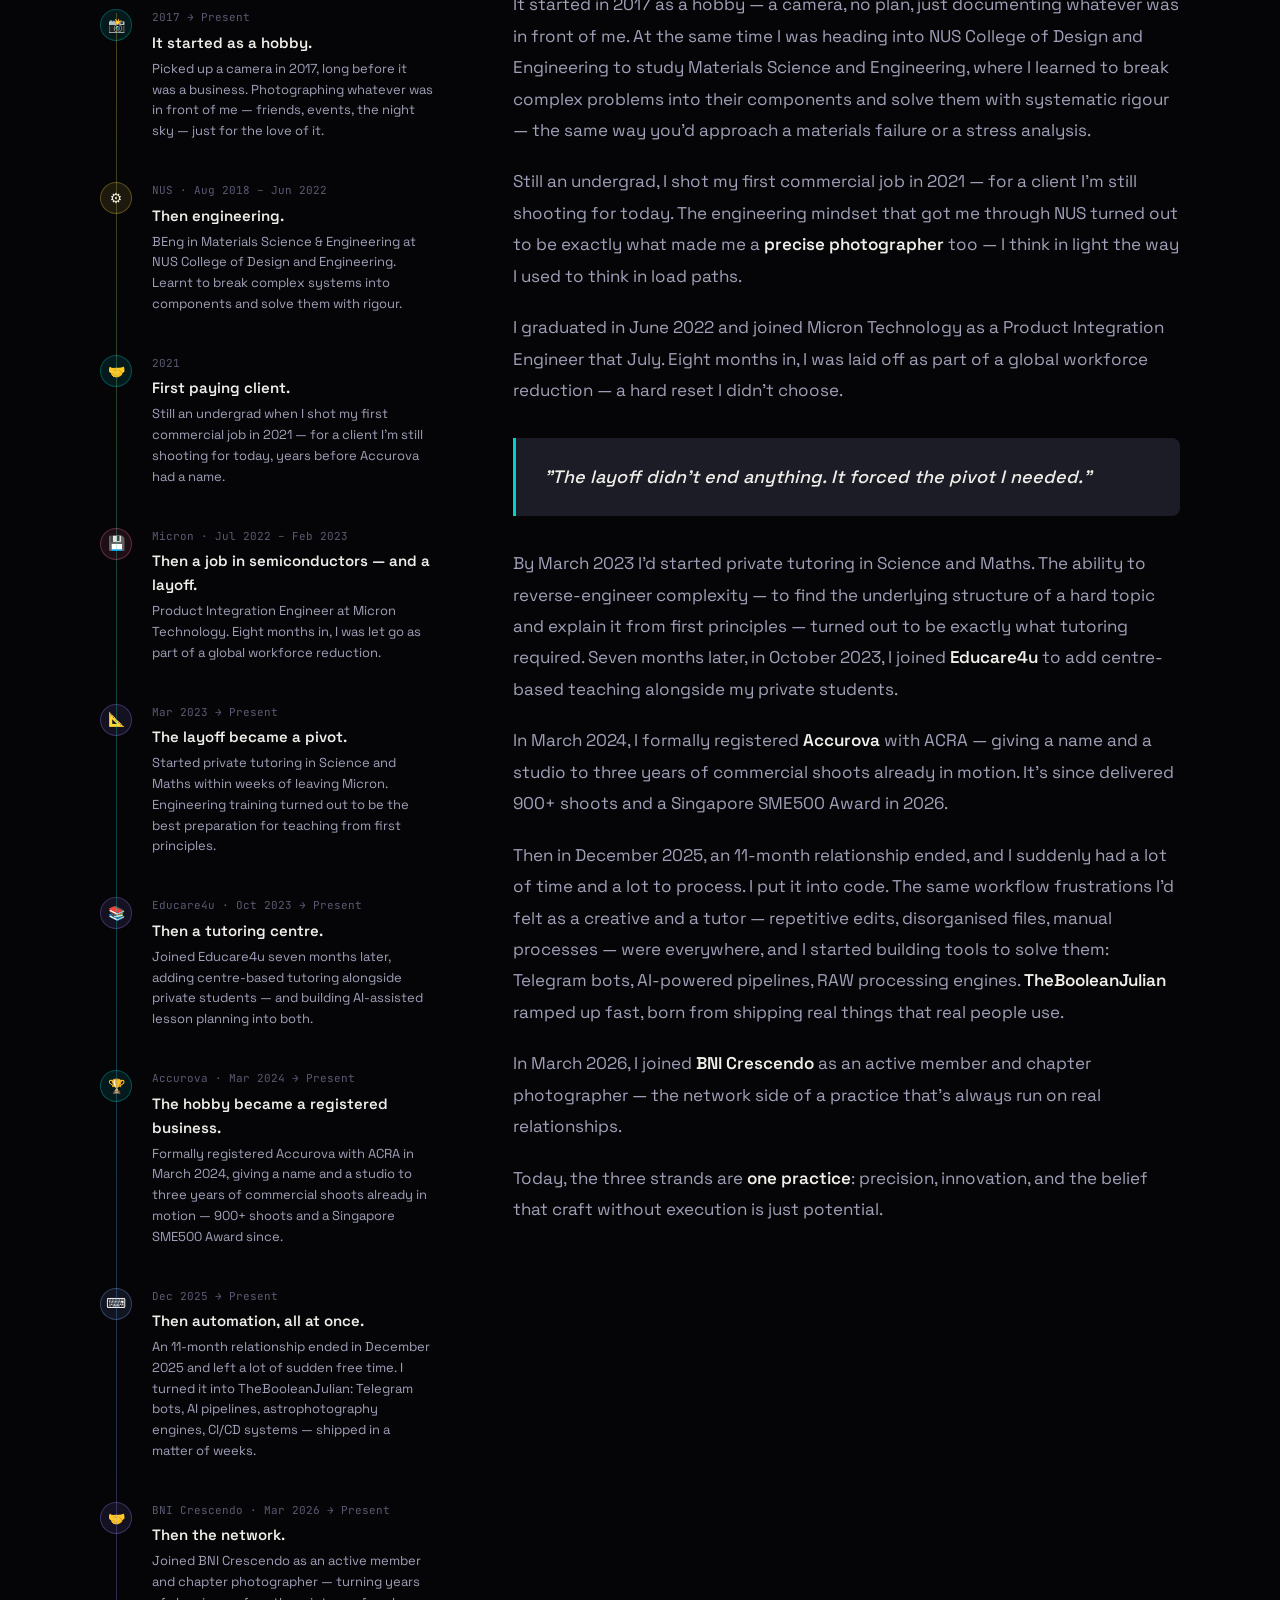
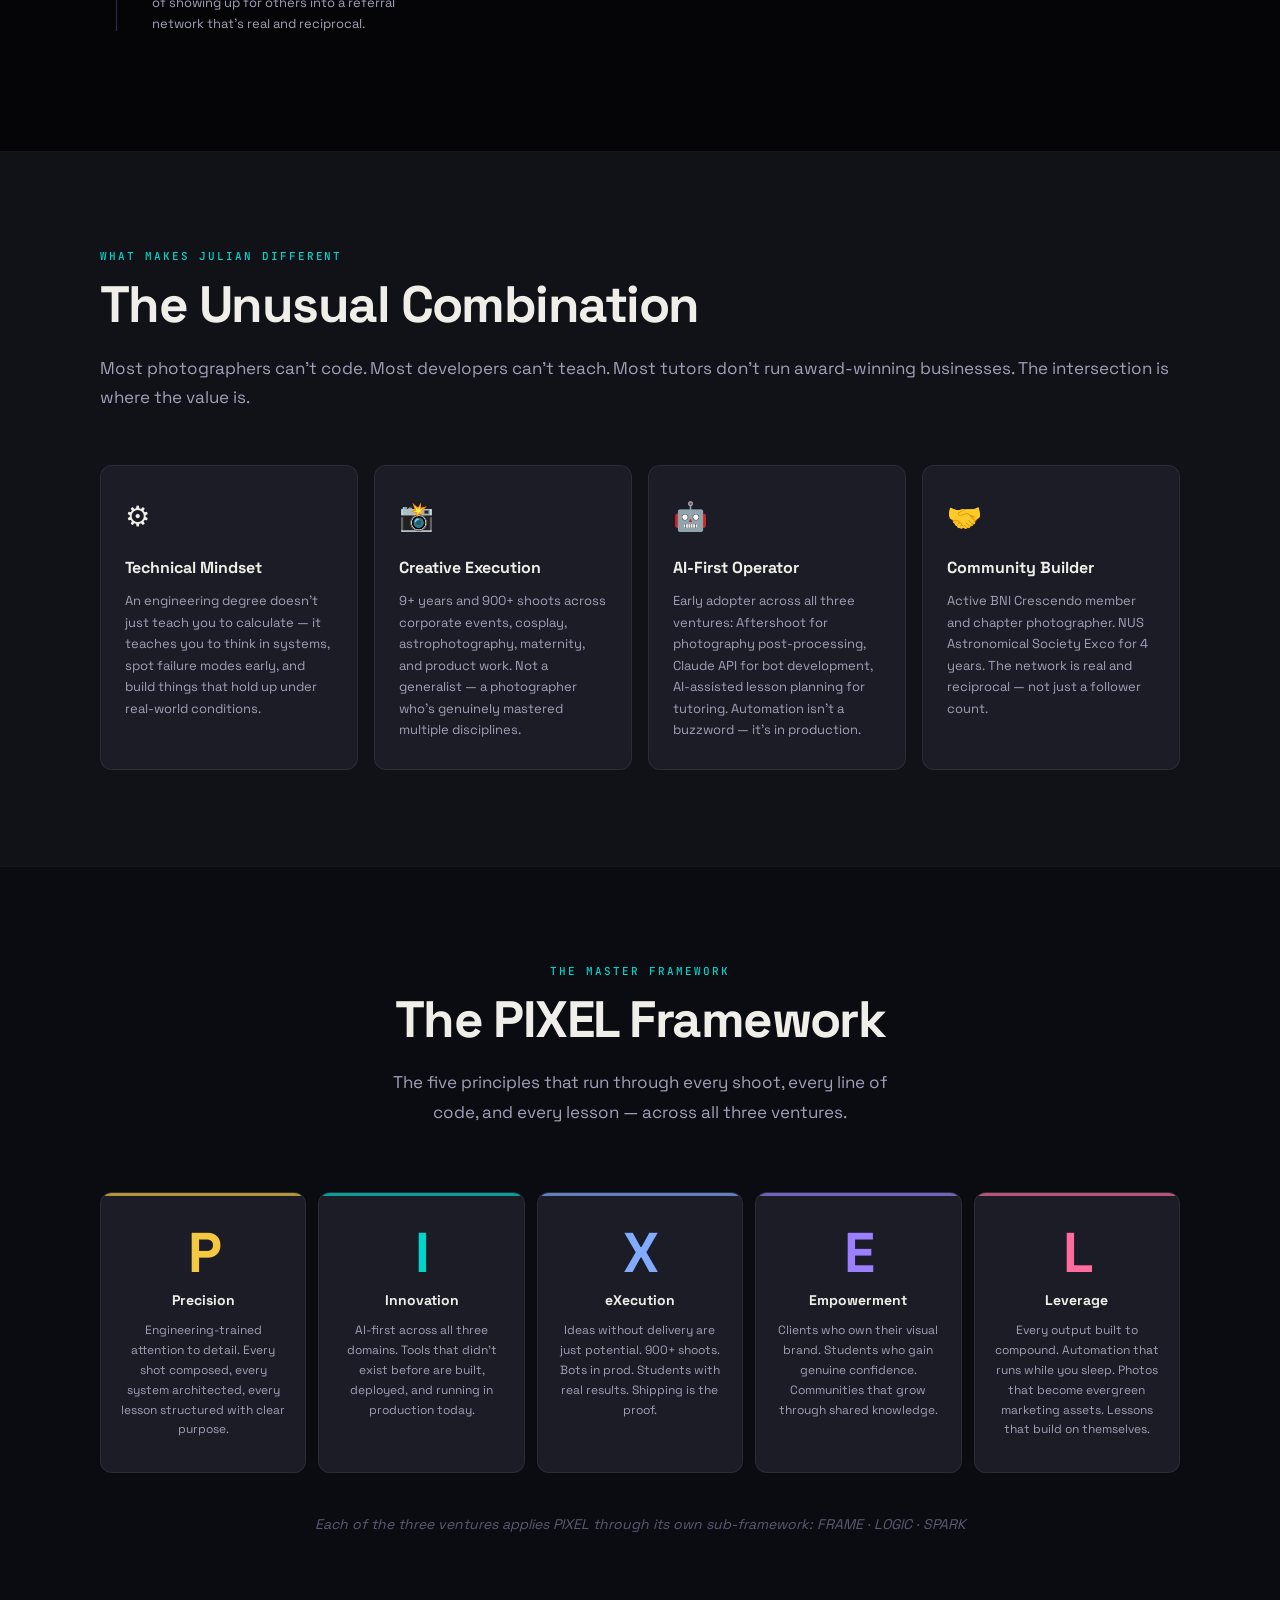
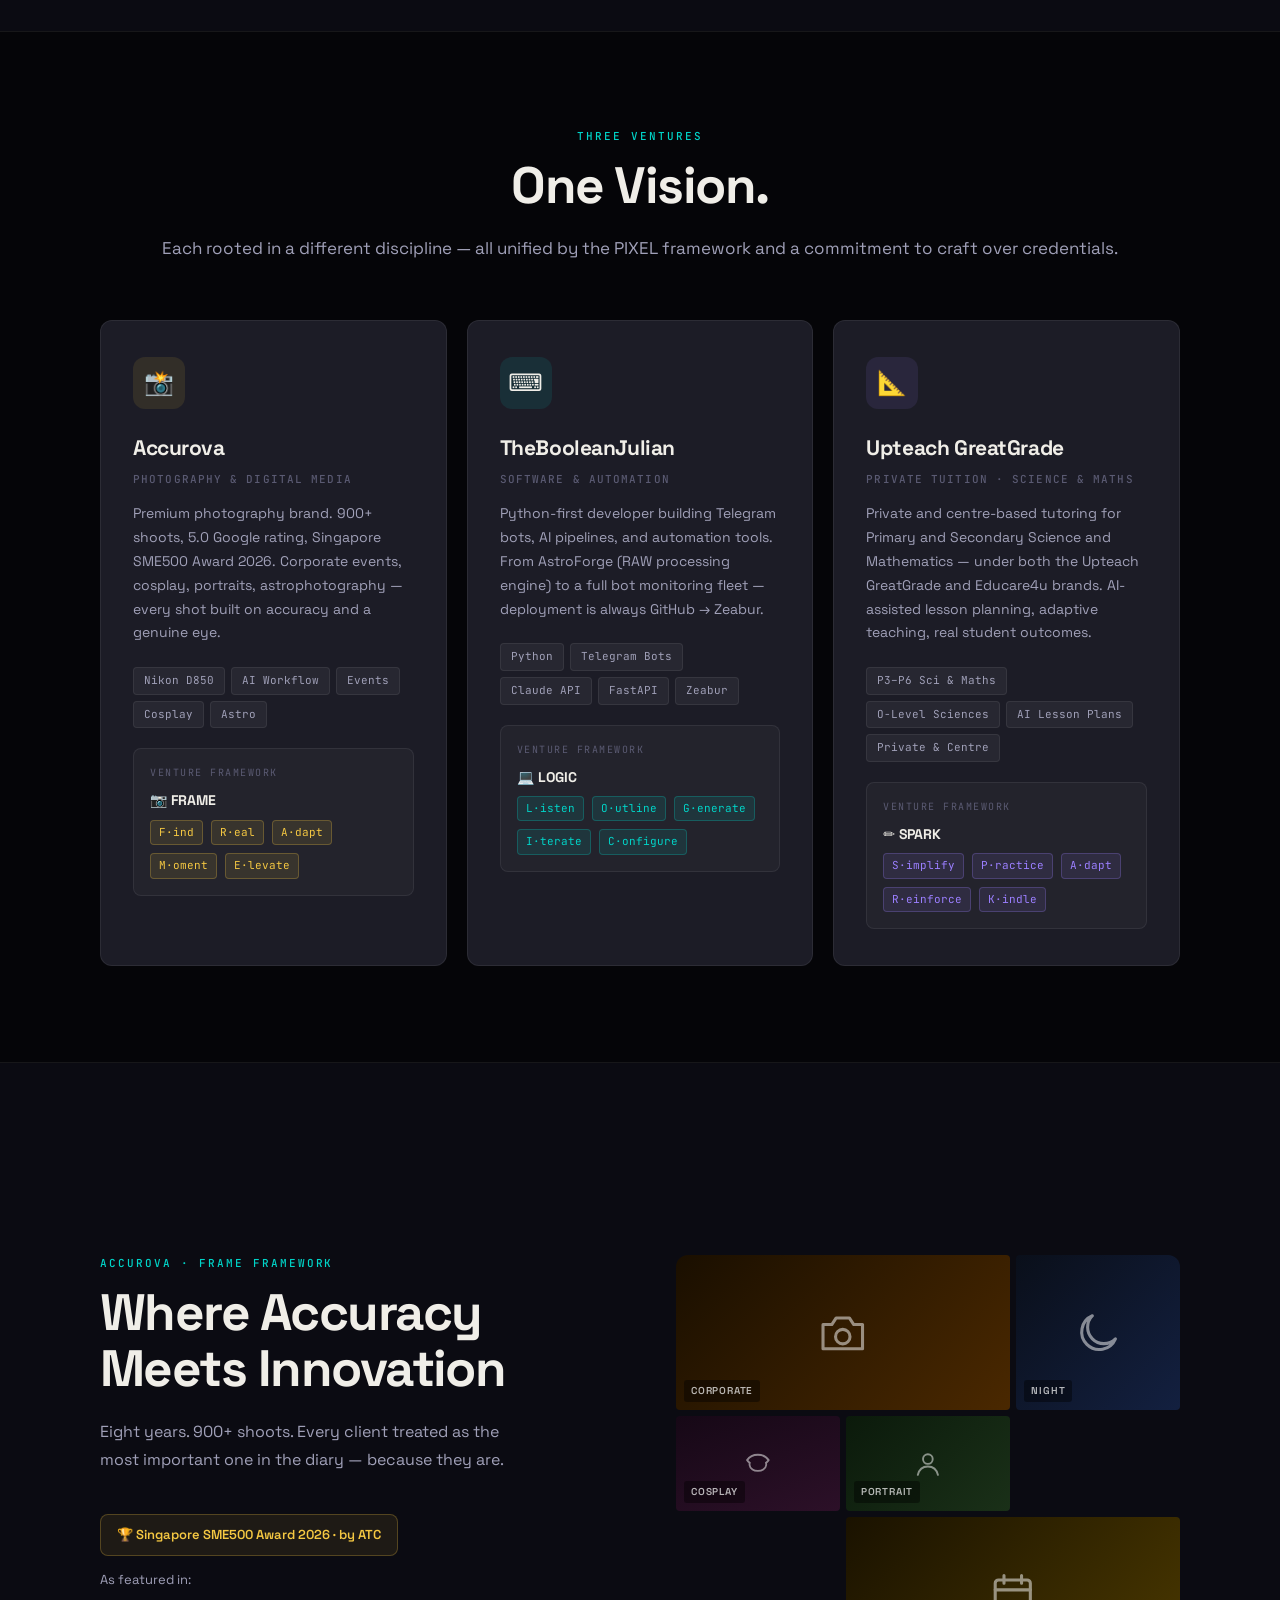
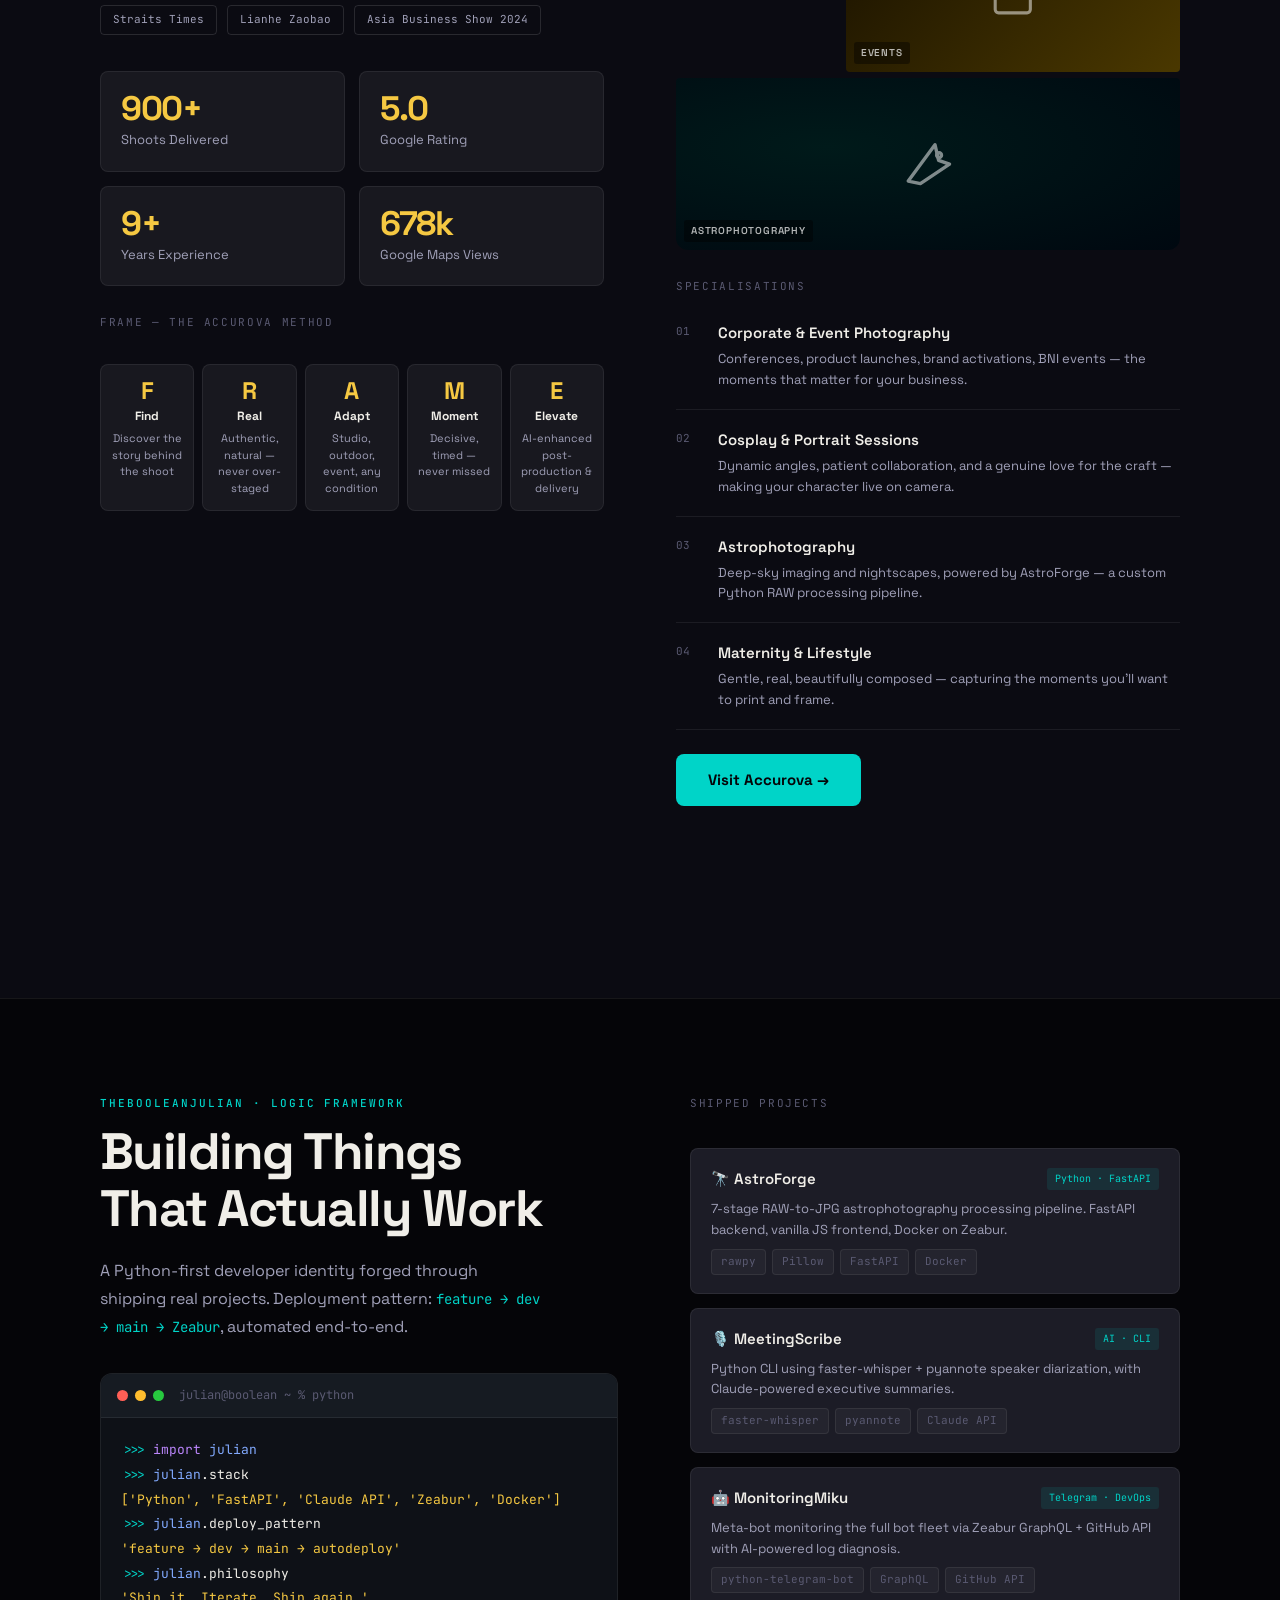
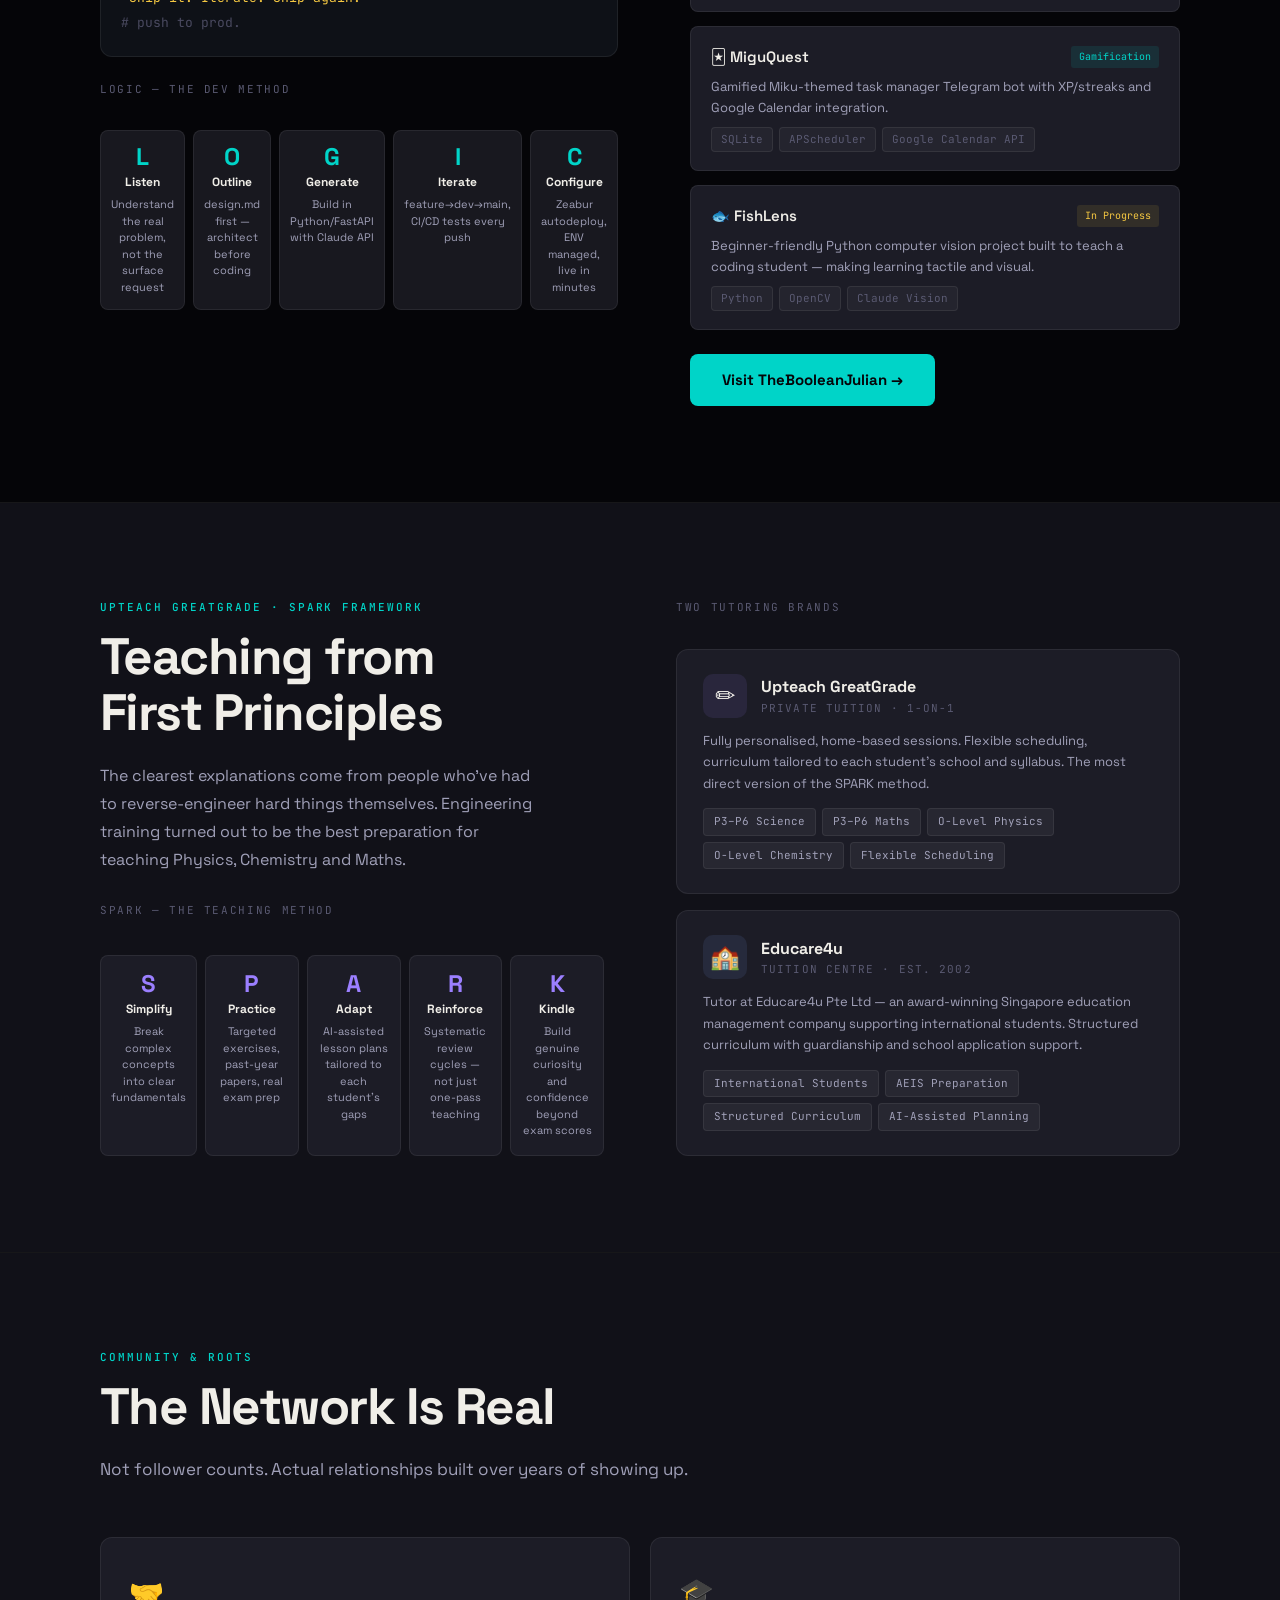
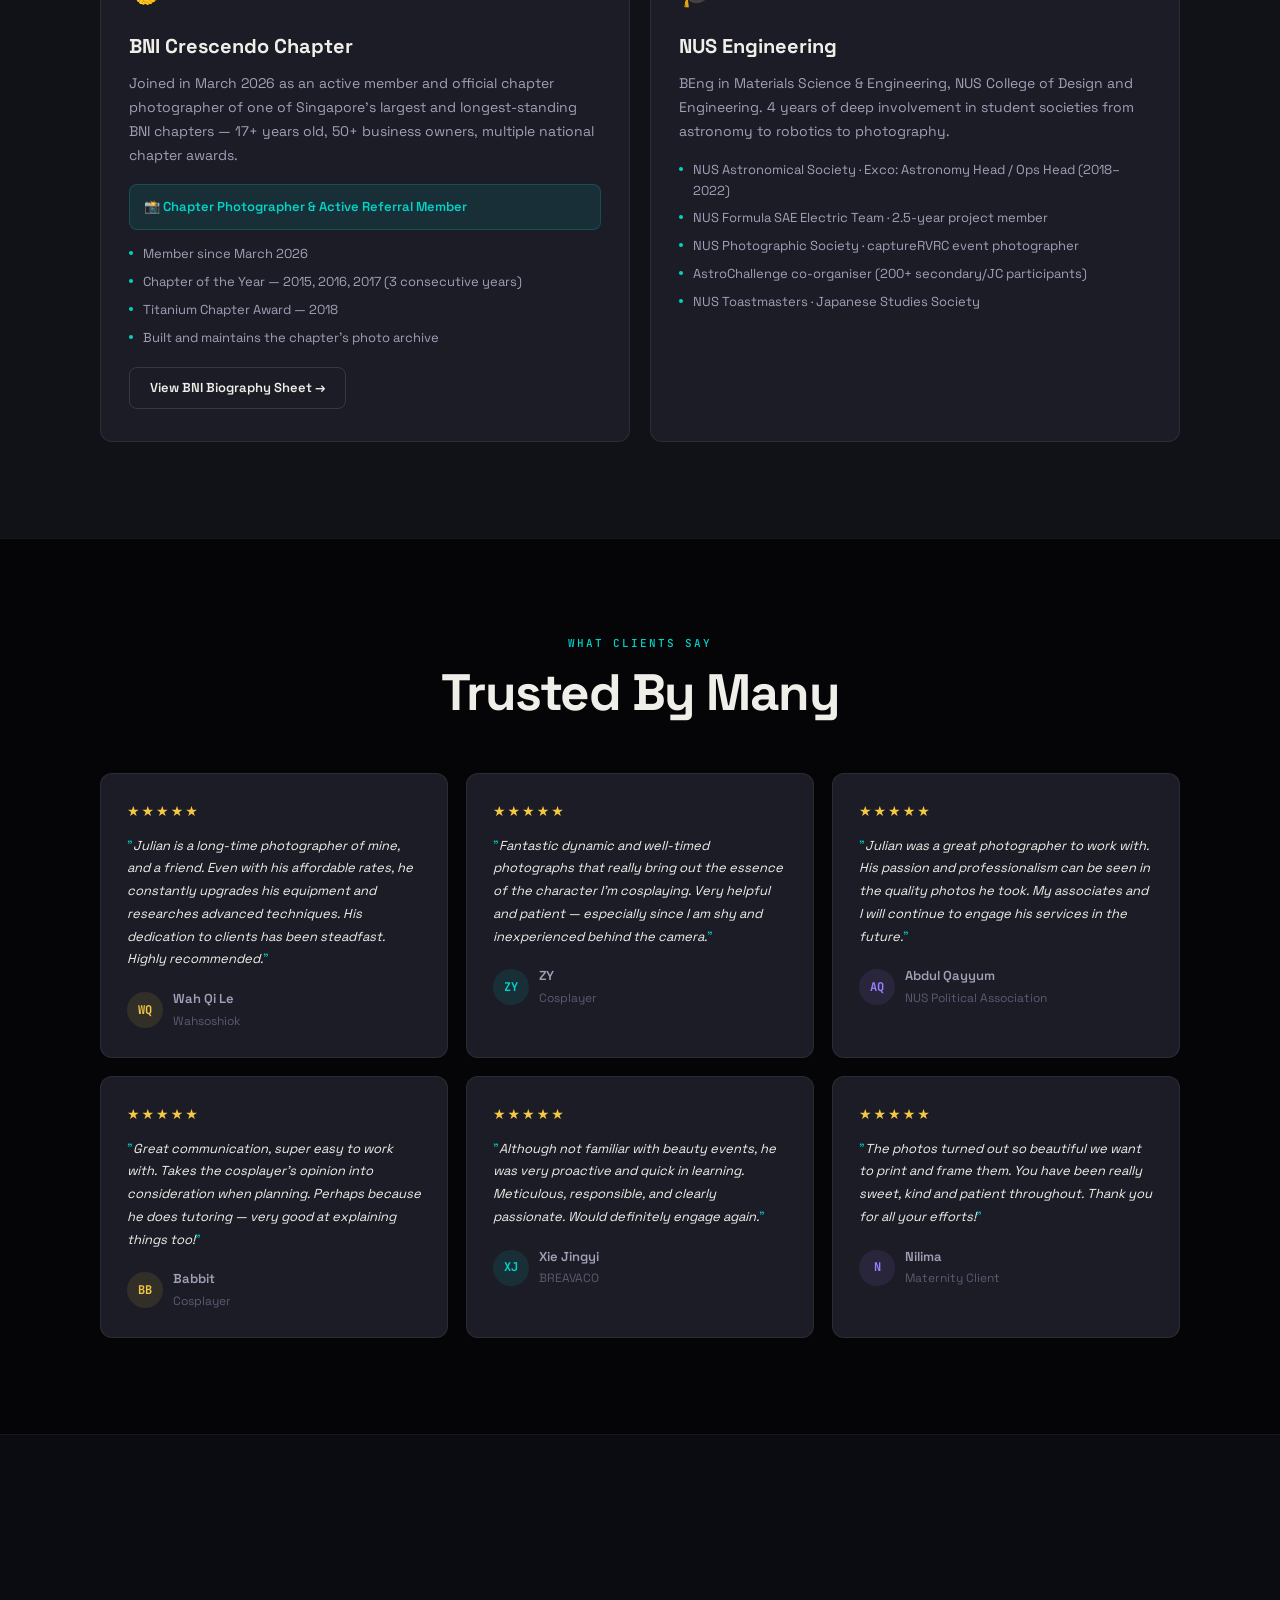
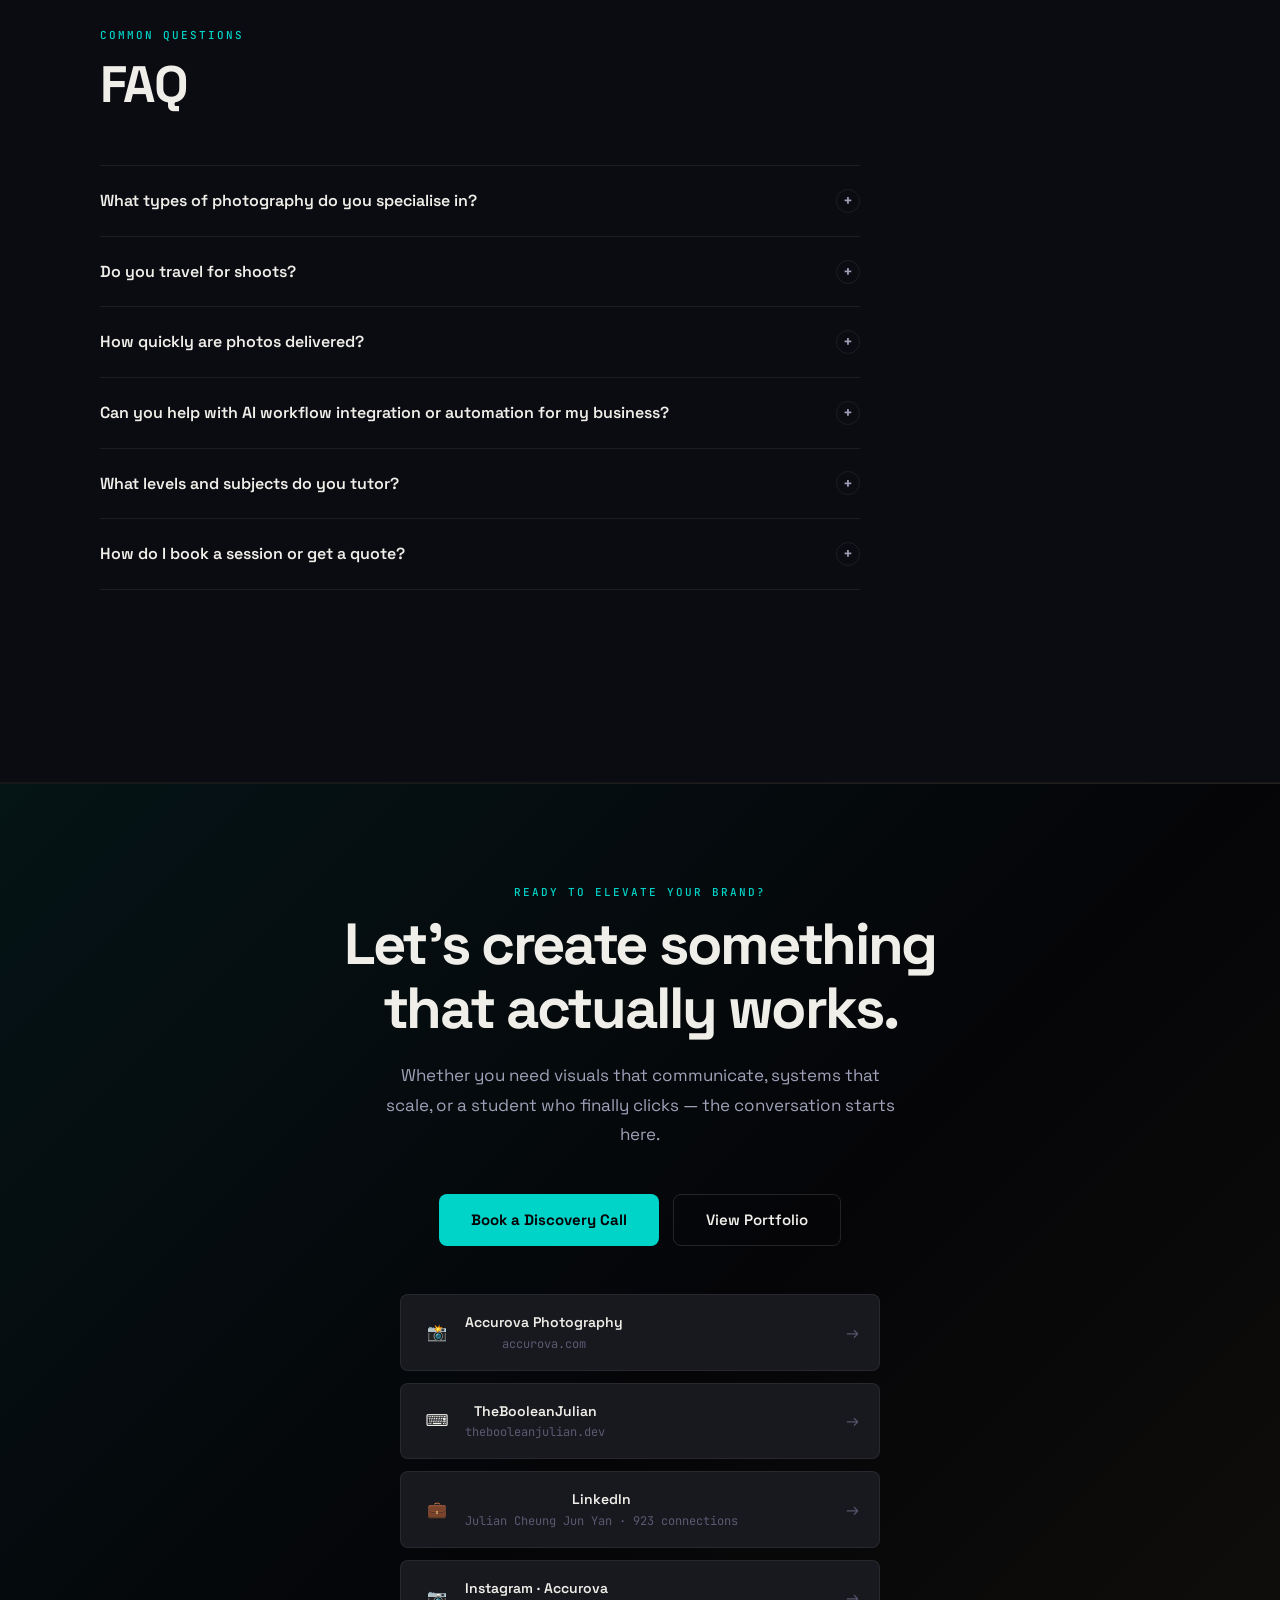
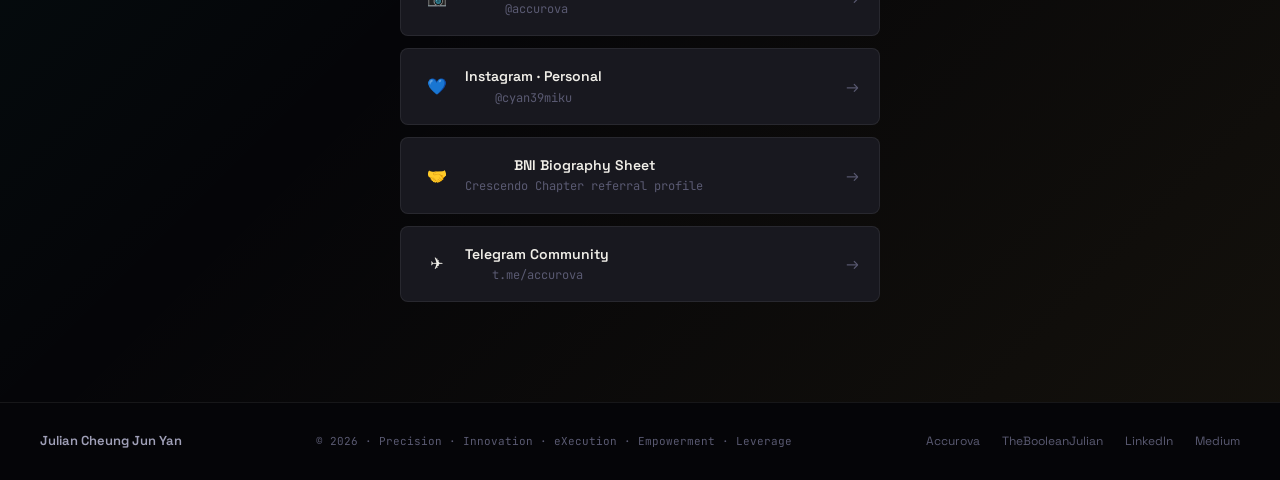
==== commit 3d9daecb: "Add branded logo mark to nav, favicon, and BNI subpage; document in README Rolls out assets/julianch" ====
--- a/index.html
+++ b/index.html
@@ -5,6 +5,7 @@
 <meta name="viewport" content="width=device-width, initial-scale=1.0">
 <title>Julian Cheung Jun Yan — Photographer · Developer · Educator</title>
 <meta name="description" content="Singapore-based photographer, developer and educator. Founder of Accurova (SME500 2026). NUS Engineering graduate. Precision, Innovation, and real results.">
+<link rel="icon" type="image/png" href="assets/juliancheung-logo.png">
 <link rel="preconnect" href="https://fonts.googleapis.com">
 <link href="https://fonts.googleapis.com/css2?family=Space+Grotesk:wght@300;400;500;600;700&family=JetBrains+Mono:wght@400;500&display=swap" rel="stylesheet">
 <style>
@@ -25,7 +26,8 @@
 
 /* ── NAV ── */
 nav{position:fixed;top:0;left:0;right:0;z-index:100;display:flex;align-items:center;justify-content:space-between;padding:0 40px;height:64px;background:rgba(5,5,8,0.88);backdrop-filter:blur(24px);border-bottom:1px solid var(--border)}
-.nwm{font-size:15px;font-weight:600;letter-spacing:-0.02em}.nwm span{color:var(--teal)}
+.nwm{font-size:15px;font-weight:600;letter-spacing:-0.02em;display:flex;align-items:center}.nwm span{color:var(--teal)}
+.nwm-logo{height:36px;width:auto;display:block}
 .nlinks{display:flex;align-items:center;gap:10px;flex-wrap:wrap}.nlinks a{display:inline-flex;align-items:center;justify-content:center;padding:8px 14px;border:1px solid transparent;border-radius:999px;font-size:13px;font-weight:600;color:var(--t2);transition:all .2s}.nlinks a:hover{color:var(--teal);background:rgba(255,255,255,0.04);border-color:var(--border-mid)}
 .nlinks .nbtn-primary{background:var(--teal);color:#050508;border-color:var(--teal)}.nlinks .nbtn-primary:hover{background:#00c0b4;color:#050508;box-shadow:0 8px 24px var(--teal-glow)}
 .nlinks .nbtn-secondary{border-color:var(--border-mid);background:rgba(255,255,255,0.03)}.nlinks .nbtn-secondary:hover{border-color:var(--teal);color:var(--teal)}
@@ -340,7 +342,7 @@
 
 <!-- ═══════════════════════════ NAV ═══════════════════════════ -->
 <nav>
-  <div class="nwm">Julian Cheung<span>.</span></div>
+  <a href="#hero" class="nwm"><img src="assets/juliancheung-logo.png" alt="Julian Cheung" class="nwm-logo"></a>
   <div class="nlinks">
     <a href="#story" class="nbtn-secondary">Story</a>
     <a href="#pixel" class="nbtn-secondary">Framework</a>
